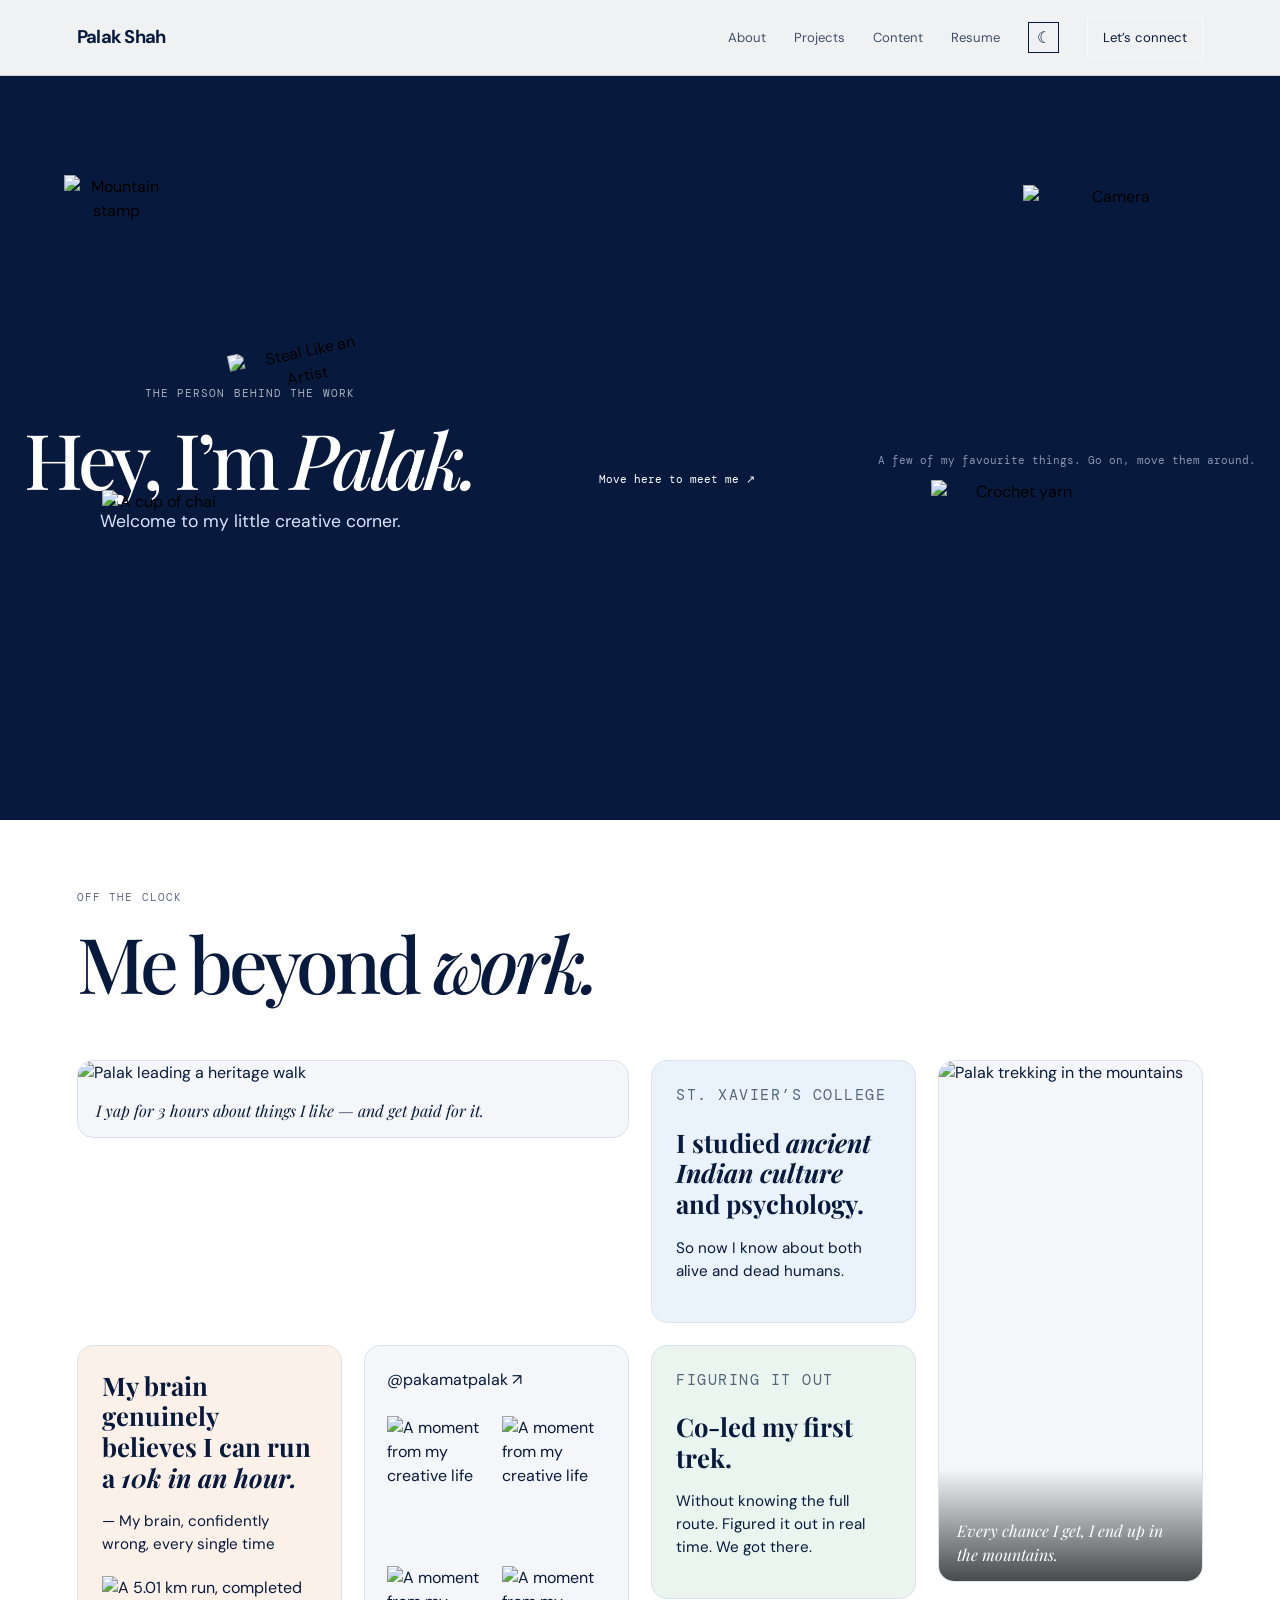
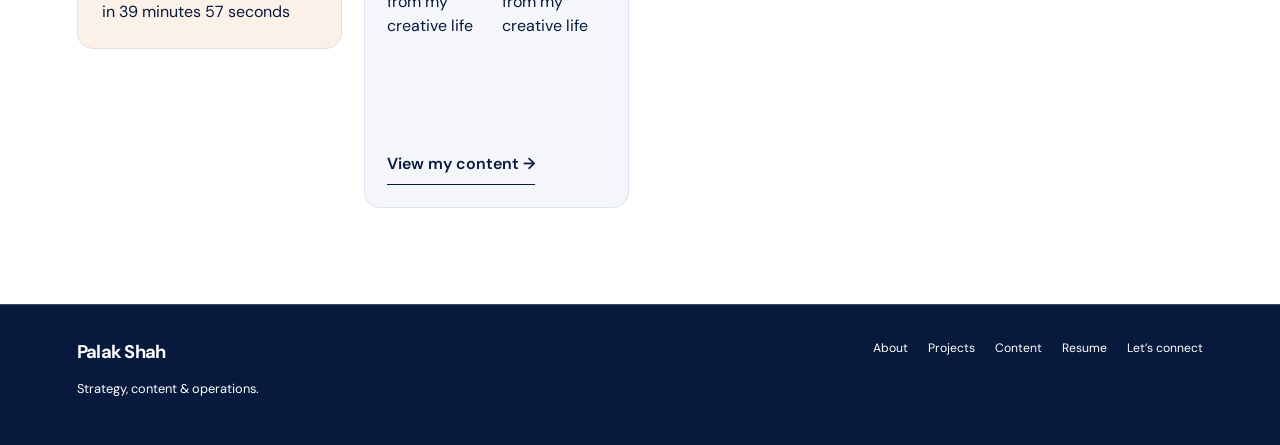
==== about.html @ f2edcced "Unify About page styling, remove todo list and add accessible custom cursor" ====
<!doctype html>
<html lang="en">
  <head>
    <meta charset="UTF-8" /><meta name="viewport" content="width=device-width, initial-scale=1.0" /><meta name="description" content="The person behind the work — Palak Shah." /><title>About — Palak Shah</title>
    <link rel="preconnect" href="https://fonts.googleapis.com" /><link rel="preconnect" href="https://fonts.gstatic.com" crossorigin /><link href="https://fonts.googleapis.com/css2?family=DM+Mono:wght@400;500&family=DM+Sans:wght@400;500;600;700&family=Playfair+Display:ital,wght@0,500;0,600;1,500;1,600&display=swap" rel="stylesheet" /><link rel="stylesheet" href="styles.css" />
  <link rel="icon" type="image/svg+xml" href="favicon.svg" /></head>
  <body class="light-mode" data-page="about">
    <header class="site-header"><a class="wordmark" href="index.html">Palak Shah</a><nav class="desktop-nav" aria-label="Main navigation"><a href="about.html">About</a><a href="projects.html">Projects</a><a href="content.html">Content</a><a href="resume.html">Resume</a><button class="theme-toggle" type="button" aria-label="Switch to dark mode">☼</button><a class="nav-cta" href="contact.html">Let’s connect</a></nav><button class="menu-toggle" aria-label="Open navigation" aria-expanded="false">☰</button></header>
    <div class="mobile-nav" aria-hidden="true"><a href="about.html">About</a><a href="projects.html">Projects</a><a href="content.html">Content</a><a href="resume.html">Resume</a><button class="theme-toggle mobile-theme" type="button">☼ &nbsp; Toggle mode</button><a href="contact.html">Let’s connect</a></div>
    <main class="personal-about"><section class="about-playground"><div class="about-welcome"><p class="eyebrow">The person behind the work</p><h1>Hey, I’m <em>Palak.</em></h1><p>Welcome to my little creative corner.</p></div><div class="about-reveal" tabindex="0" role="button" aria-label="Reveal my portrait"><img src="https://framerusercontent.com/images/155qoIL5uFjfjXUdoR1ANb6jBls.png" alt="Palak Shah" /><span>Move here to meet me ↗</span></div><button class="about-object object-book" aria-label="Move Steal Like an Artist" title="Drag me, or use arrow keys"><img src="https://framerusercontent.com/images/s9TaEkNN96ksoTsumLvhbv9eyTM.png" alt="Steal Like an Artist" draggable="false" /></button><button class="about-object object-stamp" aria-label="Move Mountain stamp" title="Drag me, or use arrow keys"><img src="https://framerusercontent.com/images/ObBg0bDJEPNDTiMyg1qLBZo5JLY.png" alt="Mountain stamp" draggable="false" /></button><button class="about-object object-yarn" aria-label="Move Crochet yarn" title="Drag me, or use arrow keys"><img src="https://framerusercontent.com/images/DNrr5A7B18TPOsJntYN3v3zqYLY.png" alt="Crochet yarn" draggable="false" /></button><button class="about-object object-camera" aria-label="Move Camera" title="Drag me, or use arrow keys"><img src="https://framerusercontent.com/images/HdbSMZ1HiVae1MMMo0Ytqv61w.png" alt="Camera" draggable="false" /></button><button class="about-object object-chai" aria-label="Move A cup of chai" title="Drag me, or use arrow keys"><img src="https://framerusercontent.com/images/p9Tm2k96rxU63skSMWk2s5lzla4.png" alt="A cup of chai" draggable="false" /></button><p class="playground-hint">A few of my favourite things. Go on, move them around.</p></section><section class="about-stories section-pad"><p class="eyebrow">Off the clock</p><h2>Me beyond <em>work.</em></h2><div class="story-grid"><figure class="story-card story-walk"><img src="https://framerusercontent.com/images/zAKY5FyEe832Pl3s7e8DI1HtSQ.png" alt="Palak leading a heritage walk" loading="lazy" /><figcaption>I yap for 3 hours about things I like — and get paid for it.</figcaption></figure><article class="story-card story-run"><h3>My brain genuinely believes I can run a <em>10k in an hour.</em></h3><p>— My brain, confidently wrong, every single time</p><img src="https://framerusercontent.com/images/LJ6Mvbx7LaaFdYJUh3UPyvQs7A.png" alt="A 5.01 km run, completed in 39 minutes 57 seconds" loading="lazy" /></article><article class="story-card story-college"><p class="eyebrow">St. Xavier’s College</p><h3>I studied <em>ancient Indian culture</em> and psychology.</h3><p>So now I know about both alive and dead humans.</p></article><article class="story-card story-trek"><p class="eyebrow">Figuring it out</p><h3>Co-led my first trek.</h3><p>Without knowing the full route. Figured it out in real time. We got there.</p></article><article class="story-card story-social"><a href="https://www.instagram.com/pakamatpalak/" target="_blank" rel="noopener noreferrer">@pakamatpalak ↗</a><div class="social-photo-grid"><img src="https://framerusercontent.com/images/lTjHvmM90MglRtZ53jRyPhrG0.png" alt="A moment from my creative life" loading="lazy" /><img src="https://framerusercontent.com/images/YalUafAU8iTHoBgdZgzo0XSHR4.png" alt="A moment from my creative life" loading="lazy" /><img src="https://framerusercontent.com/images/eQVuxMc1MfA7ojBs8oh1nhmgM4.png" alt="A moment from my creative life" loading="lazy" /><img src="https://framerusercontent.com/images/eVgMfayOJ6RXkONsoTfaQyIZnM.png" alt="A moment from my creative life" loading="lazy" /></div><a class="text-link" href="content.html">View my content →</a></article><figure class="story-card story-mountain"><img src="https://framerusercontent.com/images/fAB2oJMQnoMRMXHhF2avplN3Ag.png" alt="Palak trekking in the mountains" loading="lazy" /><figcaption>Every chance I get, I end up in the mountains.</figcaption></figure></div></section></main>
    <footer class="footer section-dark"><div><a class="wordmark" href="index.html">Palak Shah</a><p>Strategy, content &amp; operations.</p></div><div class="footer-links"><a href="about.html">About</a><a href="projects.html">Projects</a><a href="content.html">Content</a><a href="resume.html">Resume</a><a href="contact.html">Let’s connect</a></div></footer>
    <script src="app.js"></script><script src="about-personal.js"></script>
  <script src="custom-cursor.js"></script></body>
</html>
---- styles.css ----
:root{--navy:#071a3d;--blue:#2457ff;--white:#fff;--soft:#eaf0ff;--muted:#aab8d6;--ink:#0a0a0a;--line:rgba(7,26,61,.14);--sans:'DM Sans',Arial,sans-serif;--serif:'Playfair Display',Georgia,serif;--mono:'DM Mono',monospace}*{box-sizing:border-box}html{scroll-behavior:smooth}body{margin:0;color:var(--ink);font-family:var(--sans);background:var(--white);line-height:1.5}a{color:inherit;text-decoration:none}button{font:inherit;cursor:pointer}.section-dark{background:var(--navy);color:var(--white)}.section-blue{background:var(--blue);color:var(--white)}.section-light{background:var(--white);color:var(--navy)}.section-pad{padding:8rem max(6vw,32px)}.site-header{position:fixed;z-index:20;top:0;left:0;width:100%;height:76px;display:flex;align-items:center;justify-content:space-between;padding:0 max(6vw,32px);background:rgba(7,26,61,.92);backdrop-filter:blur(15px);color:var(--white);border-bottom:1px solid rgba(255,255,255,.12)}.wordmark{font-weight:700;letter-spacing:-.04em;font-size:1.15rem}.desktop-nav{display:flex;align-items:center;gap:28px;font-size:.82rem}.desktop-nav a:not(.nav-cta){opacity:.75}.desktop-nav a:hover,.desktop-nav a:not(.nav-cta):focus{opacity:1;color:#8fa8ff}.nav-cta{border:1px solid rgba(255,255,255,.6);padding:10px 15px}.menu-toggle{display:none;background:none;border:0;color:var(--white);font-size:1.35rem}.mobile-nav{display:none}.hero{min-height:780px;padding:170px max(6vw,32px) 100px;display:grid;grid-template-columns:1.04fr .96fr;align-items:center;gap:5vw;overflow:hidden}.eyebrow{font-family:var(--mono);font-size:.68rem;line-height:1.4;text-transform:uppercase;letter-spacing:.1em;margin:0 0 20px;color:var(--muted)}.eyebrow.blue{color:var(--blue)}h1,h2{font-family:var(--serif);font-weight:500;letter-spacing:-.055em;line-height:.98;margin:0}h1{font-size:clamp(3.3rem,6.4vw,7.2rem);max-width:850px}h1 em,h2 em{color:#8fa8ff;font-style:italic}.hero-sub{font-family:var(--serif);font-size:clamp(1.5rem,2.4vw,2.5rem);margin:18px 0 38px;color:#dce5ff}.button-row{display:flex;gap:12px;flex-wrap:wrap}.button{display:inline-flex;gap:16px;align-items:center;padding:14px 18px;border:1px solid var(--blue);font-size:.78rem;font-weight:600;transition:.25s}.button-primary{background:var(--blue);color:var(--white)}.button-primary:hover{background:#4c73ff;transform:translateY(-2px)}.button-ghost{border-color:rgba(255,255,255,.5);color:var(--white)}.button-ghost:hover{border-color:var(--white);transform:translateY(-2px)}.camera-portrait{height:500px;position:relative;background:#102a5e;border:1px solid #3155aa;overflow:hidden}.portrait-shape{position:absolute;width:62%;height:78%;left:20%;bottom:-16%;border-radius:50% 50% 10% 10%;background:#152e63;border:2px solid #486bd0}.portrait-shape:before{content:'';position:absolute;width:45%;height:32%;border-radius:50%;background:#132958;top:-17%;left:27%;border:2px solid #486bd0}.portrait-note{position:absolute;z-index:3;top:22px;left:24px;font-family:var(--mono);font-size:.58rem;letter-spacing:.1em;color:#8fa8ff}.portrait-note span{color:var(--white)}.camera{position:absolute;z-index:4;padding:12px 14px;border:1px solid #a4baff;background:#0c2150;box-shadow:7px 7px 0 var(--blue);font-family:var(--mono);font-size:.62rem;letter-spacing:.08em}.camera span{color:#8fa8ff}.camera-a{top:18%;right:7%;transform:rotate(9deg)}.camera-b{left:5%;bottom:18%;transform:rotate(-11deg)}.camera-c{right:4%;bottom:25%;transform:rotate(14deg)}.blue-orbit{position:absolute;inset:12%;border:1px solid var(--blue);border-radius:50%;transform:rotate(-22deg);opacity:.7}.section-heading{margin-bottom:50px}.section-heading h2{font-size:clamp(2.6rem,5vw,5.8rem);max-width:780px}.logo-grid{display:grid;grid-template-columns:repeat(5,1fr);border-top:1px solid var(--line);border-left:1px solid var(--line)}.logo-grid button{min-height:92px;background:var(--white);border:0;border-right:1px solid var(--line);border-bottom:1px solid var(--line);color:var(--navy);font-weight:700;letter-spacing:-.035em;font-size:1rem;transition:.2s}.logo-grid button:hover{background:var(--soft);color:var(--blue);transform:translate(-3px,-3px)}.about-preview{display:grid;grid-template-columns:.45fr 1.2fr;gap:5vw}.about-label{display:flex;justify-content:space-between}.outline-number{font-family:var(--serif);font-size:5rem;line-height:.7;color:transparent;-webkit-text-stroke:1px rgba(255,255,255,.5)}.about-copy{max-width:760px}.about-copy h2{font-size:clamp(3.5rem,7vw,7.8rem);margin-bottom:36px}.about-copy p{font-size:clamp(1.1rem,1.6vw,1.55rem);max-width:750px;line-height:1.35;color:#e9efff}.text-link{display:inline-block;margin-top:24px;padding-bottom:8px;border-bottom:1px solid currentColor;font-weight:600}.tool-grid{display:grid;grid-template-columns:repeat(4,1fr);border-top:1px solid var(--line);border-left:1px solid var(--line)}.tool-grid span{min-height:100px;display:flex;align-items:center;border-right:1px solid var(--line);border-bottom:1px solid var(--line);padding:18px;font-size:1rem;font-weight:600}.tool-grid span:hover{background:var(--soft);color:var(--blue)}.equipment{margin-top:65px}.equipment-list{display:flex;gap:12px;flex-wrap:wrap}.equipment-list span{border:1px solid var(--line);padding:13px 16px;font-weight:600}.equipment-list .favourite{border-color:var(--blue);color:var(--blue)}.equipment-list small{font-family:var(--mono);font-weight:400;font-size:.58rem;text-transform:uppercase;margin-left:8px}.split-heading{display:flex;justify-content:space-between;align-items:end;gap:40px}.section-intro{max-width:330px;color:#c5d2f1;margin:0 0 5px}.dark-text{color:#4e5b72}.category-grid{display:grid;grid-template-columns:repeat(3,1fr);border-top:1px solid rgba(255,255,255,.25);border-left:1px solid rgba(255,255,255,.25);margin-bottom:35px}.category-grid button{min-height:160px;padding:20px;text-align:left;color:var(--white);background:none;border:0;border-right:1px solid rgba(255,255,255,.25);border-bottom:1px solid rgba(255,255,255,.25);display:flex;flex-direction:column;justify-content:space-between}.category-grid button:hover,.category-grid button.active{background:var(--blue)}.category-grid span{font-family:var(--mono);font-size:.7rem;color:#8fa8ff}.category-grid strong{font-family:var(--serif);font-weight:500;font-size:1.55rem;line-height:1}.category-grid i{align-self:end;font-style:normal;font-size:1.4rem}.project-grid{display:grid;grid-template-columns:repeat(3,1fr);gap:14px}.project-card{min-height:320px;padding:20px;display:flex;flex-direction:column;justify-content:space-between;background:#102955;border:1px solid #2b4b8f;transition:.25s;cursor:pointer}.project-card:hover{transform:translateY(-6px);background:#173979;border-color:#7190ff}.project-card .card-top{display:flex;justify-content:space-between;gap:15px;color:#8fa8ff;font-family:var(--mono);font-size:.64rem;text-transform:uppercase}.project-card h3{font-family:var(--serif);font-size:2.25rem;line-height:.95;letter-spacing:-.05em;margin:30px 0 12px;font-weight:500}.project-card p{margin:0;color:#c5d2f1;font-size:.88rem;max-width:280px}.card-tools{margin-top:18px;color:#8fa8ff;font-family:var(--mono);font-size:.63rem}.filter-row{display:flex;gap:8px;flex-wrap:wrap;margin-bottom:28px}.filter-row button{background:none;border:1px solid var(--line);padding:9px 13px;font-size:.72rem;color:var(--navy)}.filter-row button.active,.filter-row button:hover{background:var(--blue);border-color:var(--blue);color:var(--white)}.content-grid{display:grid;grid-template-columns:repeat(3,1fr);gap:14px}.content-card{min-height:250px;padding:20px;border:1px solid var(--line);display:flex;flex-direction:column;justify-content:space-between;transition:.2s}.content-card:hover{background:var(--soft);transform:translateY(-4px)}.content-type{color:var(--blue);font-family:var(--mono);font-size:.64rem;text-transform:uppercase}.content-card h3{font-family:var(--serif);font-size:2rem;line-height:1;margin:14px 0}.content-card p{font-size:.86rem;color:#4e5b72;margin:0}.resume-lede{font-family:var(--serif);font-size:1.7rem;max-width:620px;margin:0 0 42px;color:#e2e9ff}.light-button{border-color:var(--white);background:var(--white);color:var(--navy)}.light-button:hover{background:var(--soft)}.highlights{display:grid;grid-template-columns:repeat(4,1fr);gap:12px;margin-bottom:75px}.highlights div{border-top:1px solid rgba(255,255,255,.4);padding-top:14px}.highlights strong{display:block;font-family:var(--serif);font-size:2.8rem;font-weight:500}.highlights span{font-family:var(--mono);font-size:.62rem;text-transform:uppercase;color:#b9c8eb}.timeline{border-top:1px solid rgba(255,255,255,.3)}.timeline-item{display:grid;grid-template-columns:80px 1fr 1.5fr;gap:30px;padding:28px 0;border-bottom:1px solid rgba(255,255,255,.3)}.timeline-date,.timeline-category{font-family:var(--mono);font-size:.63rem;text-transform:uppercase;color:#b9c8eb}.timeline-item h3{font-family:var(--serif);font-size:1.7rem;font-weight:500;line-height:1;margin:0 0 6px}.timeline-item p{margin:0;color:#cfdbf8;font-size:.88rem}.about-page-grid{display:grid;grid-template-columns:1fr 1fr;gap:8vw}.large-copy{font-family:var(--serif);font-size:clamp(2.2rem,4vw,4rem);line-height:1.05;letter-spacing:-.04em;margin-top:0}.about-page-grid>div>p:not(.large-copy){font-size:1.15rem;max-width:580px;color:#4e5b72}.fact-stack{border-top:1px solid var(--line)}.fact-stack div{display:grid;grid-template-columns:45px 1fr;gap:20px;padding:20px 0;border-bottom:1px solid var(--line)}.fact-stack span{font-family:var(--mono);color:var(--blue);font-size:.7rem}.fact-stack strong{font-family:var(--serif);font-size:1.35rem;line-height:1.1;font-weight:500}.contact{padding-top:10rem;padding-bottom:10rem}.contact h2{font-size:clamp(3.5rem,8vw,8.8rem);margin-bottom:30px}.contact>p:not(.eyebrow){font-size:1.2rem;max-width:500px;color:#cbd7f5;margin-bottom:35px}.contact-links{display:flex;gap:22px;flex-wrap:wrap;margin-top:75px;color:#a9b9df;font-family:var(--mono);font-size:.68rem}.contact-links a:hover{color:var(--white)}.footer{padding:34px max(6vw,32px);display:flex;justify-content:space-between;gap:30px;border-top:1px solid rgba(255,255,255,.15)}.footer p{color:var(--muted);font-size:.8rem}.footer-links{display:flex;gap:20px;align-items:start;font-size:.76rem;color:#c5d2f1}.footer-links a:hover{color:var(--white)}.modal{display:none;position:fixed;z-index:50;inset:0;background:rgba(2,8,22,.78);padding:6vw;overflow:auto}.modal.open{display:block}.modal-inner{position:relative;max-width:850px;margin:auto;background:var(--white);color:var(--navy);padding:7vw}.modal-close{position:absolute;right:22px;top:16px;background:none;border:0;font-size:2rem;color:var(--navy)}.modal-inner h2{font-size:clamp(3rem,7vw,6rem);margin-bottom:25px}.modal-inner>p:not(.eyebrow){font-size:1.2rem;max-width:650px;color:#4e5b72}.modal-meta{display:grid;grid-template-columns:1fr 1fr;gap:20px;border-top:1px solid var(--line);border-bottom:1px solid var(--line);padding:20px 0;margin:35px 0}.modal-meta span{display:block;font-family:var(--mono);font-size:.62rem;text-transform:uppercase;color:var(--blue);margin-bottom:8px}.modal-meta strong{font-size:.95rem}.modal-body{font-size:1rem;color:#4e5b72}.reveal{animation:rise .8s both}@keyframes rise{from{opacity:0;transform:translateY(20px)}to{opacity:1;transform:none}}@media(max-width:800px){.site-header{height:64px;padding:0 22px}.desktop-nav{display:none}.menu-toggle{display:block}.mobile-nav{position:fixed;z-index:19;top:64px;left:0;right:0;display:flex;flex-direction:column;padding:14px 22px 22px;background:var(--navy);color:var(--white);transform:translateY(-130%);transition:.3s;border-top:1px solid rgba(255,255,255,.12)}.mobile-nav.open{transform:none}.mobile-nav a{padding:14px 0;border-bottom:1px solid rgba(255,255,255,.16)}.section-pad{padding:5.5rem 22px}.hero{padding:130px 22px 70px;min-height:auto;grid-template-columns:1fr;gap:55px}.hero h1{font-size:clamp(3.1rem,14vw,5.5rem)}.camera-portrait{height:360px}.logo-grid{grid-template-columns:repeat(2,1fr)}.tool-grid{grid-template-columns:repeat(2,1fr)}.about-preview,.about-page-grid{grid-template-columns:1fr;gap:50px}.split-heading{display:block}.section-intro{margin-top:25px}.category-grid,.project-grid,.content-grid{grid-template-columns:1fr}.category-grid button{min-height:125px}.highlights{grid-template-columns:repeat(2,1fr);gap:28px}.timeline-item{grid-template-columns:1fr;gap:9px}.timeline-category{order:2}.timeline-item p{order:3}.footer{display:block}.footer-links{margin-top:30px;flex-wrap:wrap}.contact-links{margin-top:50px}.modal{padding:22px}.modal-inner{padding:65px 24px 35px}.modal-meta{grid-template-columns:1fr}.outline-number{font-size:3rem}}
:root{--navy:#071a3d;--blue:var(--navy);--white:#fff;--soft:var(--white);--muted:#c9d0dc;--ink:var(--navy);--line:rgba(7,26,61,.18)}body.light-mode{--navy:#fff;--white:#071a3d;--muted:#071a3d;--ink:#071a3d;--line:rgba(7,26,61,.2);background:#fff;color:#071a3d}body.light-mode .section-dark{background:#fff;color:#071a3d}body.light-mode .section-blue{background:#071a3d;color:#fff}body.light-mode .section-light{background:#fff;color:#071a3d}body.light-mode .site-header{background:rgba(255,255,255,.94);color:#071a3d;border-bottom-color:rgba(7,26,61,.15)}body.light-mode .menu-toggle,body.light-mode .button-ghost{color:#071a3d}body.light-mode .button-ghost{border-color:#071a3d}body.light-mode .mobile-nav{background:#fff;color:#071a3d}.theme-toggle{border:1px solid currentColor;background:transparent;color:inherit;width:31px;height:31px;font-size:1rem;line-height:1}.section-blue .eyebrow.blue,.section-dark .eyebrow.blue{color:inherit}.logo-grid button:hover,.tool-grid span:hover{background:#071a3d;color:#fff}.category-grid button:hover,.category-grid button.active{background:#fff;color:#071a3d}.category-grid button:hover span,.category-grid button.active span{color:#071a3d}.button,.button-primary{border-color:#071a3d}.section-dark .button-primary,.section-blue .button-primary{background:#fff;color:#071a3d;border-color:#fff}.section-dark .button-primary:hover,.section-blue .button-primary:hover{background:#071a3d;color:#fff}.hero-sub{color:inherit}.camera-portrait{background:#071a3d;border-color:#fff}.portrait-shape{background:#071a3d;border-color:#fff}.portrait-shape:before{background:#071a3d;border-color:#fff}.camera{border-color:#fff;background:#071a3d;box-shadow:7px 7px 0 #fff}.blue-orbit{border-color:#fff}.section-dark .section-intro{color:#fff}.contact>p:not(.eyebrow){color:inherit}.modal{background:rgba(7,26,61,.78)}
:root{--blue:#071a3d;--soft:#fff;--muted:rgba(255,255,255,.72)}h1 em,h2 em,.hero-sub,.portrait-note,.camera span,.eyebrow.blue,.text-link,.card-tools,.content-type,.modal-meta span,.favourite{color:inherit}.equipment-list .favourite{border-color:inherit}.desktop-nav a:hover,.desktop-nav a:not(.nav-cta):focus{color:inherit}.logo-grid button:hover,.tool-grid span:hover{color:#fff;background:#071a3d}.button-primary:hover{background:#fff;color:#071a3d}.mobile-theme{background:transparent;border:0;color:inherit;text-align:left;padding:14px 0;border-bottom:1px solid rgba(7,26,61,.25)}body.light-mode .mobile-theme{color:#071a3d}.footer,.site-header{border-color:rgba(255,255,255,.2)}body.light-mode .footer{background:#071a3d;color:#fff}
:root{--logo-navy:#071a3d}.logo-grid button{display:flex;align-items:center;gap:12px;justify-content:flex-start;text-align:left}.logo-grid button img{width:30px;height:30px;object-fit:contain}.brand-mark,.brand-fallback{width:30px;height:30px;display:inline-flex;align-items:center;justify-content:center;border:1px solid currentColor;font-family:var(--mono);font-size:.58rem;letter-spacing:-.04em}.brand-wordmark{line-height:1.05}.logo-grid button:hover .brand-mark,.logo-grid button:hover .brand-fallback{background:#fff;color:#071a3d;border-color:#fff}
:root{--tilt-border:rgba(7,26,61,.22)}.tool-logo{display:flex!important;align-items:center;gap:12px}.tool-logo img,.tool-fallback{width:30px;height:30px;object-fit:contain;display:inline-flex;align-items:center;justify-content:center;border:1px solid currentColor;font-family:var(--mono);font-size:.55rem;font-weight:500}.tool-logo strong{font-size:1rem}.media-grid{display:grid;grid-template-columns:repeat(3,1fr);gap:14px;margin-bottom:28px}.media-card{min-height:270px;background:var(--navy);border:1px solid var(--navy);overflow:hidden}.media-card iframe{width:100%;height:100%;min-height:270px;border:0}.media-placeholder{height:270px;padding:20px;color:var(--white);display:flex;flex-direction:column;justify-content:space-between;background:linear-gradient(135deg,#071a3d 0 52%,#fff 52% 54%,#071a3d 54%)}.media-placeholder span{font-family:var(--mono);font-size:.62rem;letter-spacing:.1em}.media-placeholder strong{font-family:var(--serif);font-size:2.1rem;font-weight:500}.media-placeholder small{font-size:.73rem;color:rgba(255,255,255,.7)}.fun-about-intro{display:grid;grid-template-columns:1.2fr .8fr;gap:6vw;align-items:end}.fun-about-intro .large-copy{margin-bottom:0}.fun-about-intro .large-copy em{font-style:italic}.fun-yap{font-family:var(--serif);font-size:clamp(1.6rem,2.4vw,2.6rem);line-height:1.05;max-width:370px;margin:0}.fun-facts{display:grid;grid-template-columns:repeat(3,1fr);gap:18px;margin-top:70px}.fun-card{min-height:245px;padding:25px;background:var(--white);color:var(--navy);border:1px solid var(--tilt-border);display:flex;flex-direction:column;justify-content:space-between;transition:.25s}.fun-card:hover{transform:rotate(0deg) translateY(-7px)!important;background:var(--navy);color:var(--white)}.fun-card span{font-family:var(--mono);font-size:.63rem;letter-spacing:.08em}.fun-card strong{font-family:var(--serif);font-size:1.8rem;line-height:1.02;font-weight:500}.fun-card p{font-size:.86rem;margin:0;opacity:.72}.tilt-left{transform:rotate(-2deg)}.tilt-right{transform:rotate(2deg)}.education-note{max-width:600px;border-top:1px solid var(--line);border-bottom:1px solid var(--line);margin-top:80px;padding:24px 0}.education-note h3{font-family:var(--serif);font-weight:500;font-size:2.5rem;margin:0 0 8px;letter-spacing:-.04em}.education-note>p:last-child{max-width:530px;margin:0;color:inherit}.beyond-work{display:flex;justify-content:space-between;align-items:end;gap:20px;margin-top:70px}.beyond-work>div{display:flex;gap:22px;font-size:2.2rem;filter:grayscale(1)}.beyond-work>div span:hover{filter:none;transform:translateY(-5px)}body.light-mode .fun-card{background:#071a3d;color:#fff;border-color:#071a3d}body.light-mode .fun-card:hover{background:#fff;color:#071a3d}@media(max-width:800px){.media-grid{grid-template-columns:1fr}.fun-about-intro{grid-template-columns:1fr;gap:25px}.fun-facts{grid-template-columns:1fr;margin-top:45px}.fun-card{min-height:210px}.beyond-work{display:block}.beyond-work>div{margin-top:25px}}
:root{--logo-navy:#071a3d}.tool-logo img,.logo-grid button img{border:0!important;background:transparent;outline:0}.tool-logo img{width:30px;height:30px;object-fit:contain}.logo-grid button img{width:42px;height:42px;object-fit:contain}
.media-card{min-height:0;background:var(--white);color:var(--navy);border:1px solid var(--navy);display:flex;flex-direction:column}.media-title{min-height:62px;padding:15px 16px;display:flex;align-items:center;font-family:var(--serif);font-size:1.3rem;line-height:1;border-bottom:1px solid var(--navy)}.media-frame{aspect-ratio:4/5;background:var(--navy);overflow:hidden}.media-card iframe{width:100%;height:100%;min-height:0;display:block;border:0}.media-placeholder{height:100%;min-height:0;padding:20px;color:var(--white);display:flex;flex-direction:column;justify-content:space-between}.media-placeholder small{font-size:.73rem;color:rgba(255,255,255,.7)}
@media(min-width:1100px){.media-grid{grid-template-columns:repeat(4,1fr)}}
.media-group-card{cursor:pointer}.media-group-card:hover{transform:translateY(-4px)}.media-group-preview{height:100%;padding:20px;color:var(--white);display:flex;flex-direction:column;justify-content:space-between;background:linear-gradient(135deg,#071a3d 0 52%,#fff 52% 54%,#071a3d 54%)}.media-group-preview span{font-family:var(--mono);font-size:.62rem;letter-spacing:.1em}.media-group-preview strong{font-family:var(--serif);font-size:1.8rem;font-weight:500}.media-group-preview small{font-size:.73rem;color:rgba(255,255,255,.7)}.media-episode-grid{display:grid;grid-template-columns:repeat(3,1fr);gap:14px}.media-episode-tile{background:var(--navy);color:var(--white);overflow:hidden}.media-episode-tile h3{font-family:var(--serif);font-size:1.15rem;font-weight:500;margin:0;padding:14px 15px;line-height:1}.media-episode-tile iframe{width:100%;aspect-ratio:4/5;display:block;border:0;overflow:hidden;scrollbar-width:none}.media-card iframe{overflow:hidden;scrollbar-width:none}@media(max-width:800px){.media-episode-grid{grid-template-columns:1fr}}
.education-item+.education-item{border-top:1px solid var(--line);margin-top:24px;padding-top:24px}.education-meta{font-family:var(--mono);font-size:.68rem;text-transform:uppercase;letter-spacing:.04em;margin:0 0 12px;color:var(--blue)}.brand-work-list{display:grid;gap:0;border-top:1px solid var(--line);margin-top:35px}.brand-work-list article{padding:22px 0;border-bottom:1px solid var(--line)}.brand-work-list article>span{font-family:var(--mono);font-size:.65rem;text-transform:uppercase;color:var(--blue)}.brand-work-list h3{font-family:var(--serif);font-size:2rem;font-weight:500;line-height:1;margin:8px 0}.brand-work-list p{margin:0;color:#4e5b72;font-size:.9rem}.media-group-preview[style]{background-size:cover;background-position:center}
.hero-portrait-image{position:absolute;z-index:3;left:50%;bottom:0;height:96%;max-width:100%;transform:translateX(-50%);object-fit:contain;object-position:center bottom}
@media(min-width:801px){.hero{height:100svh;min-height:0;padding-top:110px;padding-bottom:50px;align-items:center}}
body.light-mode .filter-row button{color:#071a3d;border-color:rgba(7,26,61,.2)}body.light-mode .filter-row button.active,body.light-mode .filter-row button:hover{color:#fff;background:#071a3d;border-color:#071a3d}body.light-mode .project-card{color:#fff}
.section-pad{padding-top:6rem;padding-bottom:6rem}.section-heading{margin-bottom:34px}.hero-copy,.camera-portrait{transform:translateY(-20px)}.hero h1{font-size:clamp(2.8rem,4.7vw,5.4rem);max-width:720px}.hero-sub{margin-bottom:28px}.contact{padding-top:7rem;padding-bottom:7rem}
@media(max-width:800px){.section-pad{padding-top:4.5rem;padding-bottom:4.5rem}.hero-copy,.camera-portrait{transform:none}.hero h1{font-size:clamp(2.8rem,12vw,4.8rem)}.section-heading{margin-bottom:28px}}
.project-card.has-project-image{padding-top:0;overflow:hidden}.project-card-image{height:125px;margin:0 -20px 18px;background-size:cover;background-position:center}.modal-gallery{margin:28px 0}.modal-gallery-grid{display:grid;grid-template-columns:repeat(3,1fr);gap:12px}.modal-gallery-grid img{display:block;width:100%;aspect-ratio:1;object-fit:cover;border:1px solid var(--line)}
@media(max-width:800px){.modal-gallery-grid{grid-template-columns:1fr 1fr}.project-card-image{height:150px}}
.category-grid button,.category-grid button:first-child{background:#102955;color:#fff}.category-grid button span,.category-grid button strong,.category-grid button i{color:inherit}.category-grid button:hover,.category-grid button.active,.category-grid button:first-child:hover,.category-grid button:first-child.active{background:#071a3d;color:#fff}.category-grid button:first-child{background:#102955}
body.light-mode .category-grid button,body.light-mode .category-grid button:first-child{background:#f5f7fb;color:#071a3d;border-color:rgba(7,26,61,.18)}body.light-mode .category-grid button:hover,body.light-mode .category-grid button.active,body.light-mode .category-grid button:first-child:hover,body.light-mode .category-grid button:first-child.active{background:#071a3d;color:#fff}
.category-grid{margin-bottom:16px}body.light-mode .logo-grid button{color:#071a3d}body.light-mode .logo-grid button .brand-wordmark{color:#071a3d}body.light-mode .logo-grid button:hover .brand-wordmark{color:#fff}
.see-all-button{display:block;margin:28px auto 0;padding:13px 18px;border:1px solid currentColor;background:transparent;color:inherit;font-size:.75rem;font-weight:700;cursor:pointer;transition:.2s}.see-all-button:hover{background:#071a3d;color:#fff;transform:translateY(-2px)}body.light-mode .projects .see-all-button{color:#071a3d;border-color:#071a3d}body.light-mode .projects .see-all-button:hover{background:#071a3d;color:#fff}body.light-mode .content-section .see-all-button{color:#071a3d;border-color:#071a3d}
.category-grid button:first-child{background:radial-gradient(circle at 82% 18%,rgba(255,255,255,.2),transparent 26%),linear-gradient(135deg,#183b78,#071a3d)}.category-grid button:first-child:hover,.category-grid button:first-child.active{background:radial-gradient(circle at 82% 18%,rgba(255,255,255,.2),transparent 26%),linear-gradient(135deg,#2457ff,#071a3d)}.logo-grid button{display:flex;flex-direction:column;align-items:flex-start;justify-content:space-between;gap:16px;padding:18px;min-height:120px;text-align:left;background:linear-gradient(145deg,#fff,#f5f7fb)}.logo-grid button img{width:auto;max-width:145px;height:34px;object-fit:contain;object-position:left center}.logo-grid button .brand-wordmark{font-family:var(--serif);font-size:1.12rem;line-height:1;color:var(--navy)}.logo-grid button:hover{background:#071a3d}.logo-grid button:hover .brand-wordmark{color:#fff}.media-frame iframe{display:block;overflow:hidden;scrollbar-width:none}
.project-card[data-project="1"] .project-card-image{background-size:contain;background-repeat:no-repeat;background-color:#fff}
.modal-embed-grid iframe{display:block;width:100%;aspect-ratio:9/16;border:1px solid var(--line);background:#071a3d}
 .project-card-logo{height:64px;margin:0 0 12px;display:flex;align-items:flex-start;justify-content:flex-start}.project-card-logo img{max-width:150px;height:52px;object-fit:contain;object-position:left center;filter:none}.project-card.has-project-logo .card-top{margin-top:2px}@media(max-width:800px){.project-card-logo{height:58px}.project-card-logo img{max-width:135px;height:46px}}
 .project-case-study{max-width:980px}.case-study-meta{grid-template-columns:repeat(3,1fr);margin-bottom:28px}.case-study-nav{display:flex;gap:9px;flex-wrap:wrap;border-bottom:1px solid var(--line);padding:0 0 24px;margin-bottom:50px}.case-study-nav a{font-family:var(--mono);font-size:.62rem;text-transform:uppercase;color:#4e5b72;border:1px solid var(--line);padding:9px 11px}.case-study-nav a:hover{background:var(--navy);color:var(--white)}.case-study-section{padding:42px 0;border-bottom:1px solid var(--line);scroll-margin-top:30px}.case-study-kicker{display:block;font-family:var(--mono);font-size:.63rem;color:var(--blue);letter-spacing:.08em;margin-bottom:14px}.case-study-section h3{font-family:var(--serif);font-size:clamp(2.2rem,4vw,4rem);line-height:1;margin:0 0 18px;font-weight:500;letter-spacing:-.04em}.case-study-section>p{max-width:690px;font-size:1.08rem;line-height:1.55;color:#4e5b72;margin:0}.case-study-disciplines{border-top:1px solid var(--line);margin-top:28px;padding-top:16px;display:grid;grid-template-columns:180px 1fr;gap:20px}.case-study-disciplines span{font-family:var(--mono);font-size:.63rem;text-transform:uppercase;color:var(--blue)}.case-study-disciplines strong{font-size:.95rem}.case-study-section:last-child{border-bottom:0}.case-study-section:last-child h3{max-width:740px}.case-study-section .modal-gallery{margin-top:28px}.case-study-section .text-link{margin-top:22px}@media(max-width:800px){.case-study-meta{grid-template-columns:1fr}.case-study-nav{display:grid;grid-template-columns:1fr 1fr}.case-study-nav a{font-size:.56rem}.case-study-section{padding:32px 0}.case-study-disciplines{grid-template-columns:1fr;gap:8px}}
 .home-marquee{overflow:hidden;background:#071a3d;color:#fff;border-top:1px solid rgba(255,255,255,.25);border-bottom:1px solid rgba(255,255,255,.25);white-space:nowrap;font-family:var(--mono);font-size:.72rem;letter-spacing:.08em}.home-marquee div{display:inline-block;padding:18px 0;animation:marquee 28s linear infinite}@keyframes marquee{from{transform:translateX(0)}to{transform:translateX(-50%)}}.page-hero{min-height:560px;padding-top:170px;display:flex;flex-direction:column;justify-content:center}.page-hero h1{font-size:clamp(4rem,9vw,9rem);max-width:900px}.page-hero-copy{font-family:var(--serif);font-size:clamp(1.3rem,2.2vw,2rem);max-width:650px;margin:36px 0 0;color:#dce5ff}.page-hero .split-heading{width:100%}.independent-list{padding-top:70px}.contact-page{min-height:calc(100vh - 76px);padding-top:170px;display:flex;flex-direction:column;justify-content:center}.contact-page h1{font-size:clamp(3.8rem,8vw,8rem)}.contact-page>p:not(.eyebrow){font-size:1.2rem;max-width:540px;color:#cbd7f5;margin:30px 0 35px}.section-blue .page-hero-copy{color:#fff}@media(max-width:800px){.page-hero{min-height:500px;padding-top:130px}.page-hero h1{font-size:clamp(3.6rem,16vw,6.5rem)}.independent-list{padding-top:55px}.contact-page{min-height:calc(100vh - 64px);padding-top:130px}.contact-page h1{font-size:clamp(3.3rem,14vw,5.5rem)}}
body[data-page="home"] .projects,body[data-page="home"] .content-section,body[data-page="home"] .resume-section,body[data-page="home"] .contact{display:none}.home-work-preview{padding-top:6rem;padding-bottom:6rem}.home-preview-grid{display:grid;grid-template-columns:repeat(4,1fr);gap:14px}.home-preview-card{min-height:250px;padding:22px;border:1px solid var(--line);display:flex;flex-direction:column;justify-content:space-between;transition:.2s}.home-preview-card:hover{background:var(--navy);color:var(--white);transform:translateY(-5px)}.home-preview-card span{font-family:var(--mono);font-size:.62rem;color:var(--blue)}.home-preview-card:hover span{color:#fff}.home-preview-card strong{font-family:var(--serif);font-size:2rem;font-weight:500;line-height:1}.home-preview-card p{font-size:.84rem;color:#4e5b72;margin:20px 0 0}.home-preview-card:hover p{color:#dce5ff}@media(max-width:800px){.home-preview-grid{grid-template-columns:1fr 1fr}.home-preview-card{min-height:210px}.home-work-preview{padding-top:5rem;padding-bottom:5rem}}@media(max-width:520px){.home-preview-grid{grid-template-columns:1fr}}
/* Toolkit and brand logo refinements */
.logo-grid button{min-height:88px;padding:12px;align-items:center;justify-content:center}.logo-grid button .brand-wordmark{display:none}.logo-grid button img{max-width:150px;height:38px}.toolkit-columns{display:grid;grid-template-columns:1fr 1fr;gap:32px}.toolkit-columns>div>.eyebrow{margin-bottom:12px}.skill-grid,.tool-grid{grid-template-columns:repeat(3,1fr)}.skill-grid{display:grid;border-top:1px solid var(--line);border-left:1px solid var(--line)}.skill-grid span{min-height:70px;display:flex;align-items:center;padding:12px;border-right:1px solid var(--line);border-bottom:1px solid var(--line);font-size:.82rem;font-weight:600}.tool-grid span{min-height:70px;padding:12px;gap:9px;font-size:.82rem}.tool-grid span img{width:24px;height:24px}.tool-grid span strong{font-size:.78rem}.equipment{display:none}@media(max-width:800px){.toolkit-columns{grid-template-columns:1fr;gap:38px}.skill-grid,.tool-grid{grid-template-columns:repeat(2,1fr)}.logo-grid button{min-height:78px}.logo-grid button img{max-width:125px;height:32px}}
/* Categorised skills and expertise */
.expertise-grid{display:grid;grid-template-columns:repeat(3,1fr);gap:34px;border-top:1px solid var(--line);margin-bottom:70px}.expertise-grid article{padding:24px 0;border-bottom:1px solid var(--line)}.expertise-number{font-family:var(--mono);font-size:.65rem;color:var(--blue)}.expertise-grid h3{font-family:var(--serif);font-weight:500;font-size:2.1rem;line-height:1;margin:38px 0 15px}.expertise-grid p{font-size:.9rem;line-height:1.45;color:#4e5b72;max-width:270px;min-height:54px}.expertise-grid ul{list-style:none;padding:0;margin:25px 0 0;border-top:1px solid var(--line)}.expertise-grid li{padding:10px 0;border-bottom:1px solid var(--line);font-family:var(--mono);font-size:.64rem;text-transform:uppercase}.tools-block{border-top:1px solid var(--line);padding-top:28px}.tools-block>.eyebrow{margin-bottom:14px}.tools-block .tool-grid{grid-template-columns:repeat(4,1fr);border-top:1px solid var(--line);border-left:1px solid var(--line)}.tools-block .tool-grid span{min-height:66px;padding:11px}.tools-block .tool-grid span strong{font-size:.76rem}@media(max-width:800px){.expertise-grid{grid-template-columns:1fr;gap:0;margin-bottom:50px}.expertise-grid article{padding:22px 0}.expertise-grid h3{margin-top:22px}.expertise-grid p{min-height:0}.tools-block .tool-grid{grid-template-columns:repeat(2,1fr)}}
/* Compact skill chips */
.expertise-grid ul{border:0;display:flex;flex-wrap:wrap;gap:8px;margin-top:25px}.expertise-grid li{border:1px solid var(--line);padding:8px 10px;font-family:var(--mono);font-size:.58rem;line-height:1.2;text-transform:uppercase}.expertise-grid li:hover{background:var(--navy);color:var(--white);border-color:var(--navy)}
/* Resume page layout */
.resume-profile{display:grid;grid-template-columns:minmax(260px,380px) 1fr;gap:7vw;align-items:center;padding-top:150px;padding-bottom:85px}.resume-profile-photo{height:430px;background:var(--navy);overflow:hidden;border:1px solid var(--navy)}.resume-profile-photo img{width:100%;height:100%;object-fit:cover;object-position:center top}.resume-profile h1{font-size:clamp(4rem,8vw,8rem);color:var(--navy)}.resume-role{font-family:var(--mono);font-size:.72rem;text-transform:uppercase;letter-spacing:.08em;color:var(--blue);margin:18px 0 28px}.resume-intro{font-family:var(--serif);font-size:clamp(1.35rem,2.2vw,2.1rem);line-height:1.18;max-width:660px;margin:0 0 32px}.resume-body{display:grid;grid-template-columns:minmax(0,1.55fr) minmax(280px,.75fr);gap:7vw;padding-top:80px}.resume-section-title{font-family:var(--serif);font-size:clamp(2.3rem,4vw,4.2rem);font-weight:500;line-height:1;letter-spacing:-.04em;margin:0 0 32px}.resume-main .timeline{border-top:1px solid var(--line)}.resume-main .timeline-item{grid-template-columns:95px 1fr;gap:24px;padding:24px 0;border-bottom:1px solid var(--line)}.resume-main .timeline-item p{grid-column:2;color:#4e5b72;max-width:650px}.resume-side{border-left:1px solid var(--line);padding-left:34px}.resume-skill-groups{border-top:1px solid var(--line)}.resume-skill-groups>div{padding:18px 0;border-bottom:1px solid var(--line)}.resume-skill-groups strong{font-family:var(--mono);font-size:.62rem;color:var(--blue);letter-spacing:.06em}.resume-skill-groups p,.resume-tools>p:last-child{font-size:.9rem;line-height:1.55;color:#4e5b72;margin:10px 0 0}.resume-education{margin-top:80px}.education-list{border-top:1px solid var(--line)}.education-row{display:grid;grid-template-columns:95px 1fr;gap:24px;padding:24px 0;border-bottom:1px solid var(--line)}.education-row h3{font-family:var(--serif);font-size:1.55rem;font-weight:500;line-height:1;margin:0 0 8px}.education-row p{font-size:.88rem;color:#4e5b72;margin:12px 0 0}.resume-tools{margin-top:65px;padding-top:28px;border-top:1px solid var(--line)}@media(max-width:800px){.resume-profile{grid-template-columns:1fr;gap:38px;padding-top:120px}.resume-profile-photo{height:360px;max-width:420px}.resume-body{grid-template-columns:1fr;gap:65px;padding-top:55px}.resume-side{border-left:0;border-top:1px solid var(--line);padding:50px 0 0}.resume-main .timeline-item,.education-row{grid-template-columns:1fr;gap:8px}.resume-main .timeline-item p{grid-column:auto}.resume-education{margin-top:55px}}
.resume-profile-photo img{object-fit:contain;background:#071a3d}.resume-tools>p:last-child span{display:block;padding:8px 0;border-bottom:1px solid var(--line);font-size:.82rem}.resume-tools>p:last-child span:first-child{border-top:1px solid var(--line)}
body[data-page="home"] .contact{display:block}body[data-page="home"] #toolkit{padding-top:4.5rem;padding-bottom:4.5rem}
body[data-page="home"] .contact{position:relative;overflow:hidden;display:grid;grid-template-columns:minmax(0,1fr) minmax(300px, .72fr);gap:7vw;isolation:isolate}.contact-main{position:relative;z-index:2}.contact-side-links{position:relative;z-index:2;display:flex;flex-direction:column;gap:20px;align-self:start;padding-top:8px;font-family:var(--sans);font-size:clamp(1.25rem,2.2vw,2.2rem);line-height:1.08}.contact-side-links a{color:var(--white);transition:opacity .2s,transform .2s}.contact-side-links a:hover{opacity:.72;transform:translateX(-6px)}.contact-side-links span{color:#aab8d6}.contact-doodles{position:absolute;z-index:1;left:0;right:0;bottom:-1px;height:38%;background:url('footer-doodles.png') center bottom/cover no-repeat;opacity:.86;pointer-events:none}.contact-main .contact-links{position:relative;z-index:2}.contact-main .button-row,.contact-main h2,.contact-main>p{position:relative;z-index:2}@media(max-width:800px){body[data-page="home"] .contact{display:block}.contact-side-links{margin-top:58px;font-size:1.25rem}.contact-doodles{height:27%;background-size:auto 100%;background-position:center bottom}.contact{padding-bottom:7rem}}
body.light-mode[data-page="home"] .contact{background:#071a3d;color:#fff}body.light-mode[data-page="home"] .contact .contact-side-links span,body.light-mode[data-page="home"] .contact .contact-links{color:#aab8d6}
body[data-page="home"] .contact{min-height:720px;padding-bottom:13rem}.contact-doodles{height:25%;background-size:100% auto;background-position:center bottom;opacity:.62}.contact-side-links{max-width:540px;padding-right:2vw}.contact-side-links a{position:relative}.contact-side-links a:focus-visible{outline:2px solid var(--white);outline-offset:6px}@media(max-width:800px){body[data-page="home"] .contact{min-height:760px;padding-bottom:11rem}.contact-doodles{height:19%;background-size:auto 100%}.contact-side-links{max-width:none;padding-right:0}}
body[data-page="home"] .about-page{display:none}.about-full{padding-top:150px}.about-full-hero{display:grid;grid-template-columns:minmax(280px,.72fr) minmax(0,1.28fr);gap:7vw;align-items:center}.about-photo-frame{min-height:520px;background:#071a3d;border:1px solid #071a3d;display:flex;align-items:flex-end;justify-content:center;overflow:hidden}.about-photo-frame img{width:100%;height:100%;object-fit:contain;object-position:center bottom}.about-full-intro .large-copy{margin:0 0 32px;font-size:clamp(3rem,6vw,7rem)}.about-full-intro .fun-yap{max-width:430px}.about-content-link{display:inline-flex;gap:14px;margin-top:58px;border-bottom:1px solid currentColor;padding-bottom:8px;font-weight:600}.about-reference-footer{padding:7rem max(6vw,32px) 2rem}.about-footer-heading{display:flex;justify-content:space-between;align-items:end;gap:40px}.about-footer-heading h2{font-size:clamp(3.3rem,8vw,8rem)}.about-footer-heading>h2{font-size:clamp(2.5rem,5vw,5rem);text-align:right}.about-social-links{display:grid;grid-template-columns:repeat(2,1fr);gap:18px 5vw;margin:90px 0 100px;margin-left:auto;max-width:680px;font-size:clamp(1.1rem,2vw,2rem)}.about-social-links a{color:#aab8d6}.about-social-links a:hover{color:#fff}.about-footer-nav{display:flex;justify-content:flex-end;gap:28px;padding-top:24px;border-top:1px solid rgba(255,255,255,.2);font-family:var(--mono);font-size:.7rem;letter-spacing:.08em}.about-footer-nav a:hover{color:#aab8d6}@media(max-width:800px){.about-full{padding-top:110px}.about-full-hero{grid-template-columns:1fr;gap:40px}.about-photo-frame{min-height:400px}.about-full-intro .large-copy{font-size:clamp(3rem,14vw,5.2rem)}.about-reference-footer{padding-top:5rem}.about-footer-heading{display:block}.about-footer-heading>h2{text-align:left;margin-top:45px}.about-social-links{grid-template-columns:1fr;margin:60px 0}.about-footer-nav{justify-content:flex-start;flex-wrap:wrap;gap:18px}}
body.light-mode .about-reference-footer{background:#071a3d;color:#fff}
.fun-card:hover{transform:rotate(0deg) translateY(-7px) scale(1.05)!important}.about-playground{display:flex;align-items:center;justify-content:space-between;gap:30px;margin-top:76px;padding:28px 32px;background:#071a3d;color:#fff;overflow:hidden}.about-playground h3{font-family:var(--serif);font-size:clamp(2rem,4vw,4rem);font-weight:500;line-height:1;margin:0 0 10px}.about-playground p:not(.eyebrow){margin:0;color:#dce5ff}.playground-orb{width:92px;height:92px;border:0;border-radius:50%;background:#2457ff;color:#fff;font-size:2.2rem;display:grid;place-items:center;animation:aboutRotate 2s ease forwards;transition:transform .25s,background .25s}.playground-orb:hover{transform:scale(1.05)}@keyframes aboutRotate{from{transform:rotate(0deg)}to{transform:rotate(90deg)}}@media(max-width:800px){.about-playground{align-items:flex-start;padding:24px;flex-direction:column}.playground-orb{align-self:flex-end;width:76px;height:76px}}

/* Content clarity and interaction repairs; retain the existing visual system. */
.founder-note{display:block;font-family:var(--sans);font-size:.78rem;letter-spacing:0;margin-top:10px;font-weight:400}
.media-context{padding:16px;background:#fff;color:#071a3d}.media-context p{font-size:.86rem;line-height:1.55;margin:0 0 10px}.media-context .text-link{font-size:.8rem}
.media-group-preview,.media-placeholder{color:#fff!important}.media-group-preview strong{color:#fff}.media-group-preview small,.media-placeholder small{color:#fff}
.media-card,.content-card{scroll-margin-top:100px}.resume-side .tool-grid{grid-template-columns:1fr}.resume-side .tool-logo{padding:10px 0}
[role="button"]{cursor:pointer}[role="button"]:focus-visible,button:focus-visible,a:focus-visible{outline:3px solid currentColor;outline-offset:4px}
body:not(.light-mode) .tool-logo img{filter:brightness(0) invert(1)}.tool-logo:hover img{filter:brightness(0) invert(1)}
body.light-mode .section-dark .section-intro{color:#071a3d}.mobile-theme{width:auto;height:auto;min-height:44px}
@media(prefers-reduced-motion:reduce){*,*::before,*::after{animation:none!important;transition:none!important;scroll-behavior:auto!important}.observe{opacity:1!important;transform:none!important}}

body[data-page="home"] .projects{display:block}
body.light-mode[data-page="home"] .contact .contact-side-links a{color:#fff}
body.light-mode[data-page="home"] .contact .contact-side-links span{color:#fff}
body.light-mode .logo-grid button{background:#fff}body.light-mode .logo-grid button:hover{background:#fff;outline:1px solid #071a3d}
.brand-work-list button.text-link{color:inherit;background:transparent;border:0;font:inherit;cursor:pointer}

/* Compact homepage contact and requested logo refinements. */
body[data-page="home"] #contact{
  min-height:0;
  padding-top:56px;
  padding-bottom:100px;
  grid-template-columns:minmax(0,1.2fr) minmax(300px,1fr);
  gap:5vw;
  align-items:center;
}
body[data-page="home"] #contact h2{
  font-size:clamp(2.6rem,4.2vw,4.5rem);
  line-height:1.05;
  margin-bottom:22px;
}
body[data-page="home"] #contact .contact-main>p{
  font-size:1rem;
  line-height:1.55;
  max-width:500px;
  margin:0 0 24px;
}
body[data-page="home"] #contact .button-row{margin-top:0}
body[data-page="home"] #contact .contact-side-links{
  align-self:center;
  justify-self:end;
  align-items:flex-end;
  width:100%;
  max-width:490px;
  padding:0;
  gap:20px;
  text-align:right;
  font-size:clamp(1.05rem,1.55vw,1.5rem);
  line-height:1.35;
}
body[data-page="home"] #contact .contact-doodles{height:72px}
#toolkit .tools-block{border-top:0}
#brand-grid button[data-brand="The LIT School"] img{
  width:72px;
  height:72px;
  max-width:100%;
  object-position:center;
}
#brand-grid button[data-brand="The LIT School"]{padding:8px}
@media(max-width:800px){
  body[data-page="home"] #contact{padding-top:32px;padding-bottom:64px;min-height:0}
  body[data-page="home"] #contact h2{font-size:clamp(2rem,6.5vw,3.2rem);margin-bottom:16px}
  body[data-page="home"] #contact .contact-main>p{font-size:.92rem;line-height:1.45;margin-bottom:18px}
  body[data-page="home"] #contact .contact-side-links{margin-top:28px;gap:12px;font-size:1rem;max-width:none}
  body[data-page="home"] #contact .contact-doodles{height:40px}
  #brand-grid button[data-brand="The LIT School"] img{width:62px;height:62px}
}

/* Resume legibility and a consistent text column for tools with or without logos. */
body.light-mode[data-page="resume"] .timeline-date,
body.light-mode[data-page="resume"] .timeline-category{color:#071a3d;opacity:1}
.tool-grid .tool-logo{
  display:grid!important;
  grid-template-columns:24px minmax(0,1fr);
  column-gap:9px;
  align-items:center;
}
.tool-grid .tool-logo>img{grid-column:1;grid-row:1;width:24px;height:24px}
.tool-grid .tool-logo>strong{grid-column:2;grid-row:1;min-width:0}

/* Explicit resume surfaces prevent the inherited navy/white variables from reversing contrast. */
body[data-page="resume"]{
  --resume-surface:#071a3d;
  --resume-text:#fff;
  --resume-secondary:#dce5f5;
  --resume-border:rgba(255,255,255,.25);
  --resume-button-bg:#fff;
  --resume-button-text:#071a3d;
}
body.light-mode[data-page="resume"]{
  --resume-surface:#fff;
  --resume-text:#071a3d;
  --resume-secondary:#334563;
  --resume-border:rgba(7,26,61,.2);
  --resume-button-bg:#071a3d;
  --resume-button-text:#fff;
}
body[data-page="resume"] .resume-profile,
body[data-page="resume"] .resume-body{
  background:var(--resume-surface);
  color:var(--resume-text);
  --line:var(--resume-border);
}
body[data-page="resume"] .resume-profile h1,
body[data-page="resume"] .resume-role,
body[data-page="resume"] .resume-section-title,
body[data-page="resume"] .resume-skill-groups strong,
body[data-page="resume"] .resume-tools .tool-logo{color:var(--resume-text)}
body[data-page="resume"] .timeline-date,
body[data-page="resume"] .timeline-category,
body[data-page="resume"] .resume-main .timeline-item p,
body[data-page="resume"] .resume-skill-groups p,
body[data-page="resume"] .education-row p{color:var(--resume-secondary)}
body[data-page="resume"] .resume-profile .button-primary{
  background:var(--resume-button-bg);
  color:var(--resume-button-text);
  border:1px solid var(--resume-button-bg);
}
body[data-page="resume"] .resume-profile .button-primary:hover,
body[data-page="resume"] .resume-profile .button-primary:focus-visible{
  background:var(--resume-surface);
  color:var(--resume-text);
  border-color:var(--resume-text);
}
body[data-page="resume"] .resume-tools .tool-grid{
  border:0;
  grid-template-columns:1fr;
  gap:0;
}
body[data-page="resume"] .resume-tools .tool-logo{
  border:0;
  box-shadow:none;
  background:transparent;
  min-height:46px;
  padding:9px 0;
  grid-template-columns:24px minmax(0,1fr);
  column-gap:14px;
}
body[data-page="resume"] .resume-tools .tool-logo strong{font-size:.85rem;line-height:1.4}
body.light-mode[data-page="resume"] .resume-tools .tool-logo img{filter:none}
body:not(.light-mode)[data-page="resume"] .resume-tools .tool-logo img{filter:brightness(0) invert(1)}
/* The shared footer always uses a navy surface, in either page theme. */
body .footer{background:#071a3d;color:#fff}
body .footer p,body .footer .footer-links,body .footer .footer-links a:hover{color:#fff;opacity:1}
/* Preserve the illustration's full proportions at every viewport width. */
body[data-page="home"] #contact{
  --contact-art-height:10.693359375vw;
  padding-bottom:calc(var(--contact-art-height) + 28px);
}
body[data-page="home"] #contact .contact-doodles{
  left:0;
  right:0;
  bottom:0;
  height:auto;
  aspect-ratio:2048 / 219;
  background:none;
  opacity:.8;
  mix-blend-mode:screen;
}
body[data-page="home"] #contact .contact-doodles img{
  display:block;
  width:100%;
  height:auto;
  max-width:none;
}
@media(max-width:800px){
  body[data-page="home"] #contact{padding-bottom:calc(var(--contact-art-height) + 24px)}
}

/* Keep project metadata side by side at every viewport width. */
.project-case-study .case-study-meta{display:grid;grid-template-columns:repeat(3,minmax(0,1fr));gap:clamp(10px,2vw,24px)}
.case-study-meta>div{min-width:0;overflow-wrap:anywhere}
.case-study-section[hidden],.case-study-nav a[hidden]{display:none}
#modal-project-link:empty{display:none}
#modal-project-link:not(:empty){margin:0 0 24px}
@media(max-width:480px){.case-study-meta strong{font-size:.8rem}.case-study-meta span{font-size:.6rem}}

.project-work-photos,.project-work-videos{display:grid;grid-template-columns:repeat(2,minmax(0,1fr));gap:20px;margin:20px 0}.project-work-photos img{display:block;width:100%;height:auto;border-radius:4px}.project-work-videos article{min-width:0}.project-work-videos h4{margin:0 0 12px}.project-work-videos iframe{display:block;width:100%;height:560px;border:0;background:#fff}.project-work-videos .text-link{display:inline-block;margin-top:12px}.work-pending{color:inherit;opacity:.75}@media(max-width:600px){.project-work-photos,.project-work-videos{grid-template-columns:1fr}}

body.light-mode[data-page="content"] .page-hero .page-hero-copy{color:#334563;opacity:1}

.hero-portrait-label{position:absolute;z-index:4;top:22px;left:20px;max-width:calc(100% - 40px);padding:9px 13px;background:#fff;color:#071a3d;border:1px solid #071a3d;font-family:var(--mono);font-size:clamp(.65rem,1.1vw,.8rem);letter-spacing:.04em;line-height:1.4;transform:rotate(-3deg)}

.resume-download-actions{display:flex;align-items:center;flex-wrap:wrap;gap:18px}.resume-download-actions .text-link{color:inherit}

/* Personal About page, using the portfolio's shared navigation and theme. */
.personal-about{background:#071a3d;color:#fff}body.light-mode .personal-about{background:#fff;color:#071a3d}.personal-about .eyebrow{color:inherit;opacity:.65}.about-playground{position:relative;max-width:1440px;margin:auto;min-height:820px;padding:160px 24px 60px;overflow:hidden}.about-welcome{text-align:center;position:relative;z-index:2;pointer-events:none}.about-welcome h1{font-size:clamp(3rem,6vw,6rem);margin:12px 0}.about-welcome>p:last-child{font-size:1.1rem}.about-object{position:absolute;background:none;border:0;padding:0;width:150px;z-index:4;touch-action:none;cursor:grab;transition:filter .2s}.about-object:active{cursor:grabbing}.about-object:focus-visible{outline:2px solid currentColor;outline-offset:6px}.about-object img{width:100%;display:block;pointer-events:none}.object-book{left:18%;top:340px;transform:rotate(-12deg)}.object-stamp{left:5%;top:175px;width:105px}.object-chai{left:8%;top:490px;width:115px}.object-camera{right:6%;top:185px;width:180px}.object-yarn{right:14%;top:480px;width:170px}.about-reveal{position:relative;width:280px;height:350px;margin:35px auto 0;cursor:crosshair}.about-reveal img{width:100%;height:100%;object-fit:contain;clip-path:circle(0 at var(--rx,50%) var(--ry,50%));transition:clip-path .3s}.about-reveal:hover img{clip-path:circle(105px at var(--rx,50%) var(--ry,50%))}.about-reveal:focus img,.about-reveal.revealed img{clip-path:circle(100%)}.about-reveal span{position:absolute;top:48%;left:0;right:0;text-align:center;font-family:var(--mono);font-size:.7rem;pointer-events:none}.about-reveal:hover span,.about-reveal:focus span,.about-reveal.revealed span{opacity:0}.playground-hint{text-align:center;font-size:.7rem;font-family:var(--mono);opacity:.6;margin-top:25px}.about-stories{padding-top:70px}.about-stories>h2{font-size:clamp(3rem,6vw,6rem);margin:0 0 60px}.story-grid{display:grid;grid-template-columns:repeat(4,minmax(0,1fr));gap:22px;align-items:start}.story-card{margin:0;background:rgba(255,255,255,.07);border:1px solid rgba(255,255,255,.2);border-radius:16px;overflow:hidden}.story-card h3{font-family:var(--serif);font-size:1.6rem;line-height:1.2;margin:0 0 18px}.story-card p{font-size:.95rem}.story-card img{display:block;max-width:100%}.story-walk{grid-column:1/3}.story-walk img{width:100%}.story-card figcaption{font-family:var(--serif);font-style:italic;padding:14px 18px}.story-run{grid-column:1;grid-row:2/4;padding:24px}.story-run img{max-height:260px;margin:20px auto 0}.story-college{grid-column:3;grid-row:1;padding:24px}.story-trek{grid-column:3;grid-row:2;padding:24px}.story-social{grid-column:2;grid-row:2/4;padding:22px}.social-photo-grid{display:grid;grid-template-columns:1fr 1fr;gap:12px;margin:24px 0}.social-photo-grid img{width:100%;aspect-ratio:3/4;object-fit:cover}.story-mountain{grid-column:4;grid-row:1/4;position:relative}.story-mountain img{width:100%;min-height:520px;object-fit:cover}.story-mountain figcaption{position:absolute;bottom:0;color:#fff;background:linear-gradient(transparent,rgba(0,0,0,.7));padding-top:50px}body.light-mode .story-card{background:#f4f6fa;border-color:#dce2ed}body.light-mode .story-run{background:#fcf1e9}body.light-mode .story-college{background:#eaf2fb}body.light-mode .story-trek{background:#eaf5ef}@media(max-width:1000px){.story-grid{grid-template-columns:1fr 1fr}.story-card{grid-column:auto;grid-row:auto}.story-walk{grid-column:1/-1}.story-mountain img{min-height:0}.about-object{width:120px}.object-camera{width:145px}.object-stamp{width:80px}.object-chai{width:95px}.object-yarn{width:135px}}@media(max-width:600px){.about-playground{min-height:730px;padding-top:130px}.about-welcome>p:last-child{font-size:.9rem}.about-reveal{width:200px;height:290px;margin-top:100px}.about-object{width:85px}.object-stamp{width:58px;top:310px;left:5%}.object-camera{width:100px;top:305px;right:5%}.object-book{left:2%;top:470px}.object-chai{left:8%;top:585px;width:70px}.object-yarn{right:2%;top:530px;width:100px}.story-grid{grid-template-columns:1fr}.story-walk{grid-column:auto}.story-card h3{font-size:1.7rem}.about-stories>h2{margin-bottom:35px}}@media(prefers-reduced-motion:reduce){.about-reveal img{transition:none;clip-path:none}.about-reveal span{display:none}}
.portfolio-cursor{display:none;position:fixed;left:0;top:0;width:12px;height:12px;border-radius:50%;background:#fff;mix-blend-mode:difference;pointer-events:none;z-index:99999;transform:translate(-50%,-50%);transition:width .15s,height .15s,opacity .15s;opacity:0}.portfolio-cursor.active{opacity:1}.portfolio-cursor.over-link{width:34px;height:34px;background:transparent;border:2px solid #fff}.portfolio-cursor.pressed{width:8px;height:8px}@media(hover:hover) and (pointer:fine) and (prefers-reduced-motion:no-preference){.portfolio-cursor{display:block}html.custom-pointer,html.custom-pointer *{cursor:none!important}}
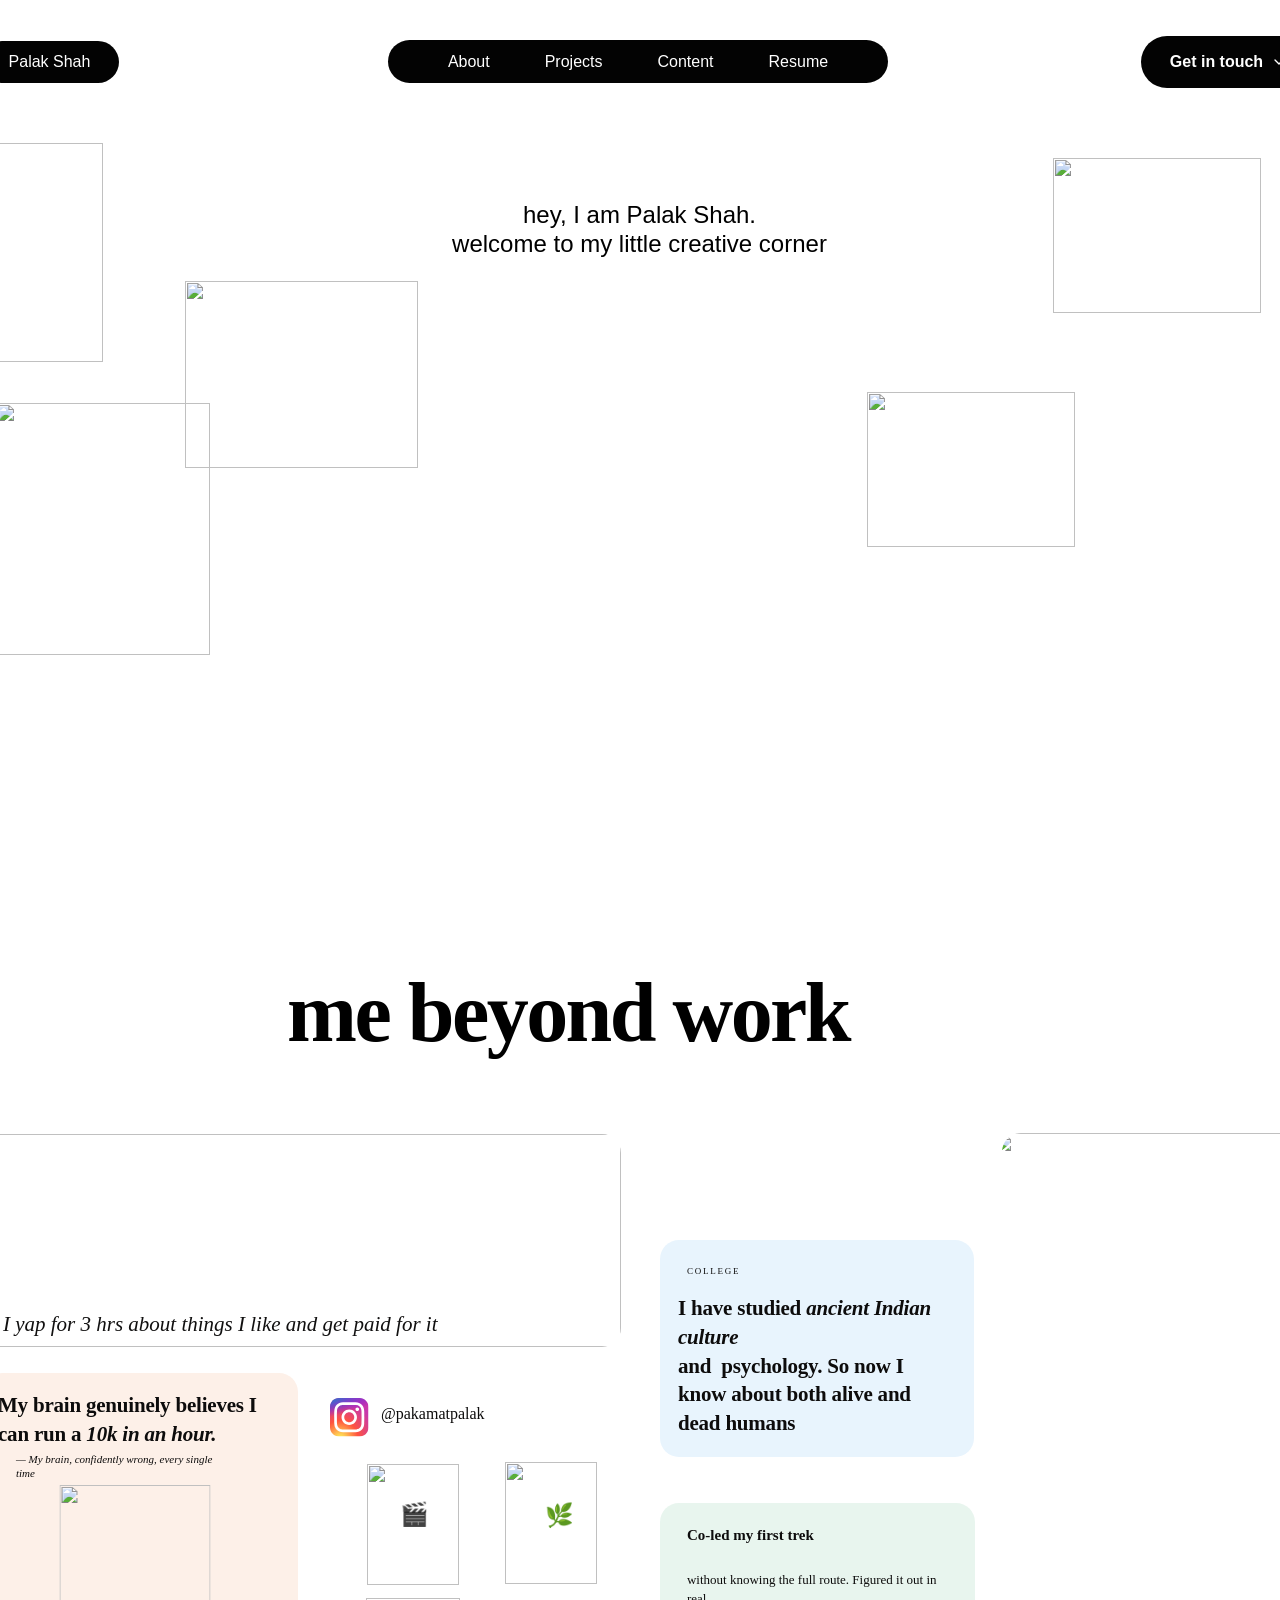
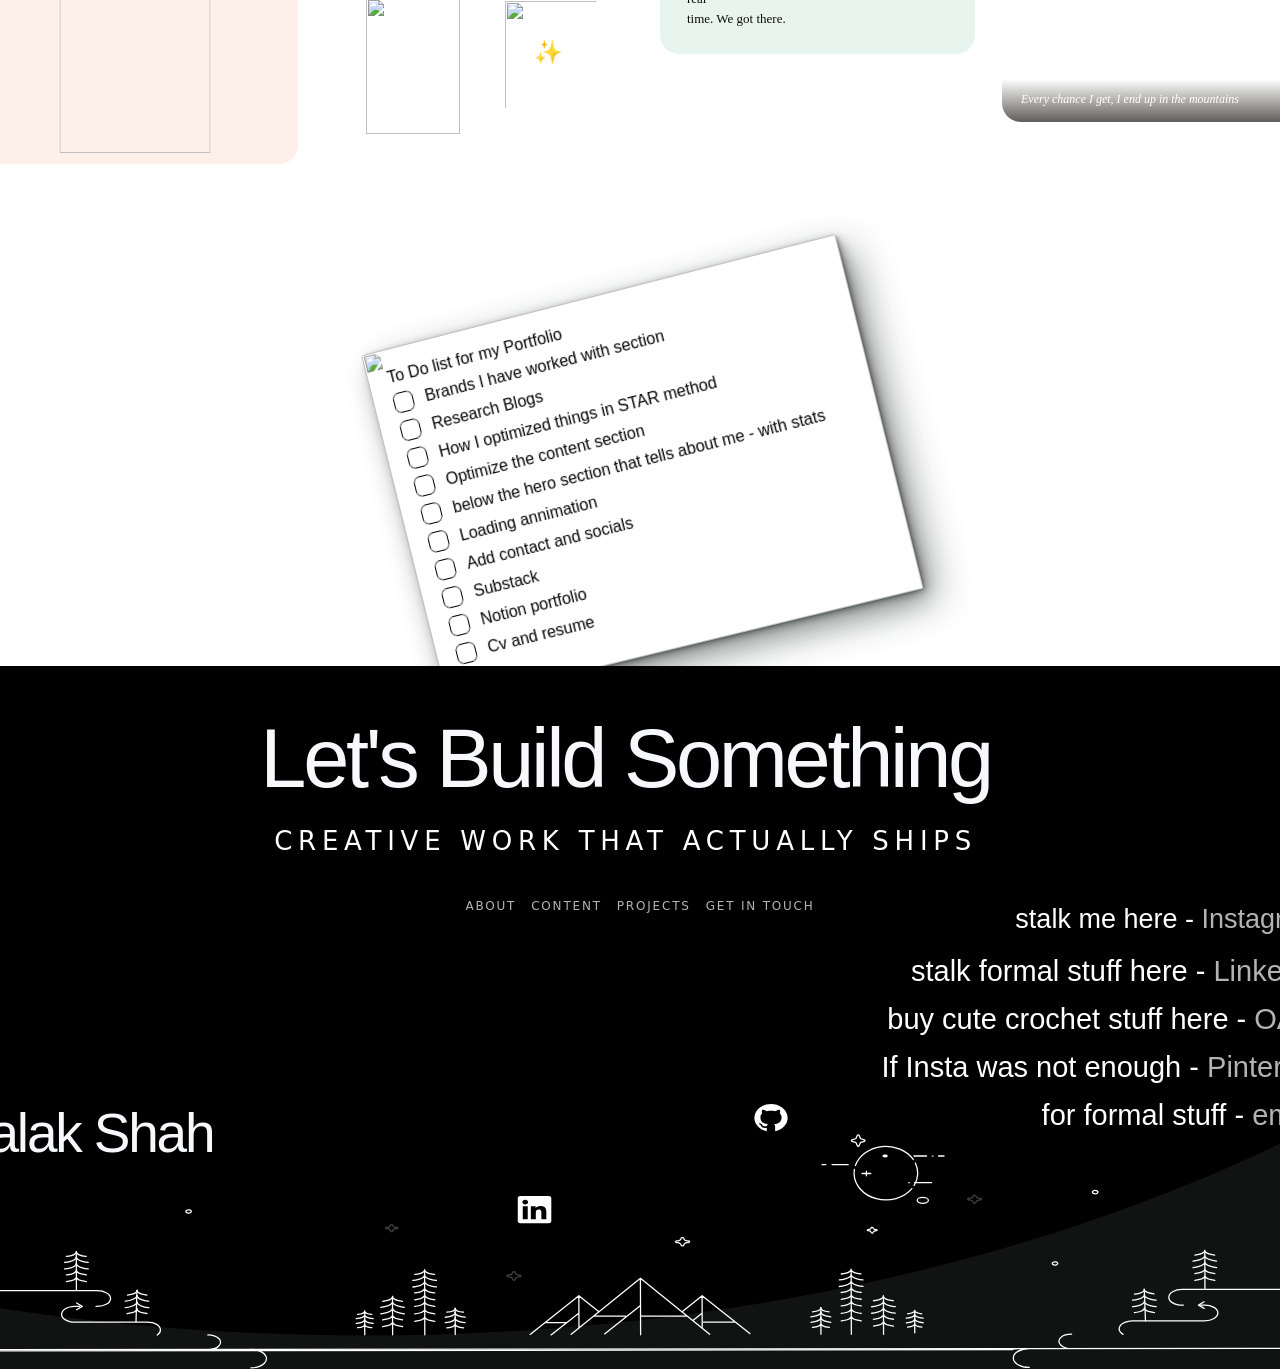
==== commit 7787cd38: "Revert last About page redesign and custom cursor" ====
--- a/about.html
+++ b/about.html
@@ -1,14 +1,674 @@
 <!doctype html>
-<html lang="en">
-  <head>
-    <meta charset="UTF-8" /><meta name="viewport" content="width=device-width, initial-scale=1.0" /><meta name="description" content="The person behind the work — Palak Shah." /><title>About — Palak Shah</title>
-    <link rel="preconnect" href="https://fonts.googleapis.com" /><link rel="preconnect" href="https://fonts.gstatic.com" crossorigin /><link href="https://fonts.googleapis.com/css2?family=DM+Mono:wght@400;500&family=DM+Sans:wght@400;500;600;700&family=Playfair+Display:ital,wght@0,500;0,600;1,500;1,600&display=swap" rel="stylesheet" /><link rel="stylesheet" href="styles.css" />
-  <link rel="icon" type="image/svg+xml" href="favicon.svg" /></head>
-  <body class="light-mode" data-page="about">
-    <header class="site-header"><a class="wordmark" href="index.html">Palak Shah</a><nav class="desktop-nav" aria-label="Main navigation"><a href="about.html">About</a><a href="projects.html">Projects</a><a href="content.html">Content</a><a href="resume.html">Resume</a><button class="theme-toggle" type="button" aria-label="Switch to dark mode">☼</button><a class="nav-cta" href="contact.html">Let’s connect</a></nav><button class="menu-toggle" aria-label="Open navigation" aria-expanded="false">☰</button></header>
-    <div class="mobile-nav" aria-hidden="true"><a href="about.html">About</a><a href="projects.html">Projects</a><a href="content.html">Content</a><a href="resume.html">Resume</a><button class="theme-toggle mobile-theme" type="button">☼ &nbsp; Toggle mode</button><a href="contact.html">Let’s connect</a></div>
-    <main class="personal-about"><section class="about-playground"><div class="about-welcome"><p class="eyebrow">The person behind the work</p><h1>Hey, I’m <em>Palak.</em></h1><p>Welcome to my little creative corner.</p></div><div class="about-reveal" tabindex="0" role="button" aria-label="Reveal my portrait"><img src="https://framerusercontent.com/images/155qoIL5uFjfjXUdoR1ANb6jBls.png" alt="Palak Shah" /><span>Move here to meet me ↗</span></div><button class="about-object object-book" aria-label="Move Steal Like an Artist" title="Drag me, or use arrow keys"><img src="https://framerusercontent.com/images/s9TaEkNN96ksoTsumLvhbv9eyTM.png" alt="Steal Like an Artist" draggable="false" /></button><button class="about-object object-stamp" aria-label="Move Mountain stamp" title="Drag me, or use arrow keys"><img src="https://framerusercontent.com/images/ObBg0bDJEPNDTiMyg1qLBZo5JLY.png" alt="Mountain stamp" draggable="false" /></button><button class="about-object object-yarn" aria-label="Move Crochet yarn" title="Drag me, or use arrow keys"><img src="https://framerusercontent.com/images/DNrr5A7B18TPOsJntYN3v3zqYLY.png" alt="Crochet yarn" draggable="false" /></button><button class="about-object object-camera" aria-label="Move Camera" title="Drag me, or use arrow keys"><img src="https://framerusercontent.com/images/HdbSMZ1HiVae1MMMo0Ytqv61w.png" alt="Camera" draggable="false" /></button><button class="about-object object-chai" aria-label="Move A cup of chai" title="Drag me, or use arrow keys"><img src="https://framerusercontent.com/images/p9Tm2k96rxU63skSMWk2s5lzla4.png" alt="A cup of chai" draggable="false" /></button><p class="playground-hint">A few of my favourite things. Go on, move them around.</p></section><section class="about-stories section-pad"><p class="eyebrow">Off the clock</p><h2>Me beyond <em>work.</em></h2><div class="story-grid"><figure class="story-card story-walk"><img src="https://framerusercontent.com/images/zAKY5FyEe832Pl3s7e8DI1HtSQ.png" alt="Palak leading a heritage walk" loading="lazy" /><figcaption>I yap for 3 hours about things I like — and get paid for it.</figcaption></figure><article class="story-card story-run"><h3>My brain genuinely believes I can run a <em>10k in an hour.</em></h3><p>— My brain, confidently wrong, every single time</p><img src="https://framerusercontent.com/images/LJ6Mvbx7LaaFdYJUh3UPyvQs7A.png" alt="A 5.01 km run, completed in 39 minutes 57 seconds" loading="lazy" /></article><article class="story-card story-college"><p class="eyebrow">St. Xavier’s College</p><h3>I studied <em>ancient Indian culture</em> and psychology.</h3><p>So now I know about both alive and dead humans.</p></article><article class="story-card story-trek"><p class="eyebrow">Figuring it out</p><h3>Co-led my first trek.</h3><p>Without knowing the full route. Figured it out in real time. We got there.</p></article><article class="story-card story-social"><a href="https://www.instagram.com/pakamatpalak/" target="_blank" rel="noopener noreferrer">@pakamatpalak ↗</a><div class="social-photo-grid"><img src="https://framerusercontent.com/images/lTjHvmM90MglRtZ53jRyPhrG0.png" alt="A moment from my creative life" loading="lazy" /><img src="https://framerusercontent.com/images/YalUafAU8iTHoBgdZgzo0XSHR4.png" alt="A moment from my creative life" loading="lazy" /><img src="https://framerusercontent.com/images/eQVuxMc1MfA7ojBs8oh1nhmgM4.png" alt="A moment from my creative life" loading="lazy" /><img src="https://framerusercontent.com/images/eVgMfayOJ6RXkONsoTfaQyIZnM.png" alt="A moment from my creative life" loading="lazy" /></div><a class="text-link" href="content.html">View my content →</a></article><figure class="story-card story-mountain"><img src="https://framerusercontent.com/images/fAB2oJMQnoMRMXHhF2avplN3Ag.png" alt="Palak trekking in the mountains" loading="lazy" /><figcaption>Every chance I get, I end up in the mountains.</figcaption></figure></div></section></main>
-    <footer class="footer section-dark"><div><a class="wordmark" href="index.html">Palak Shah</a><p>Strategy, content &amp; operations.</p></div><div class="footer-links"><a href="about.html">About</a><a href="projects.html">Projects</a><a href="content.html">Content</a><a href="resume.html">Resume</a><a href="contact.html">Let’s connect</a></div></footer>
-    <script src="app.js"></script><script src="about-personal.js"></script>
-  <script src="custom-cursor.js"></script></body>
+<!-- Made in Framer · framer.com ✨ -->
+<!-- Published Sep 21, 2026 at 8:25 PM UTC -->
+<html dir="ltr">
+<head>
+	<meta charset="utf-8">
+	<meta name="viewport" content="width=1440">
+	<meta name="generator" content="Framer 167b3cd">
+	<title>About — Palak Shah</title>
+    <meta property="og:url" content="https://palakshahportfolio.framer.website/about-me"><meta name="description" content="Made with Framer">
+    <meta name="framer-search-index" content="https://framerusercontent.com/sites/1HXU2xAkYNPLRUUJXAKDke/searchIndex-HKTi865CTBTd.json">
+    <meta name="framer-search-index-fallback" content="https://framerusercontent.com/sites/1HXU2xAkYNPLRUUJXAKDke/searchIndex-egPaXz9sZtdx.json">
+    
+    
+    
+    <!-- Open Graph -->
+    <meta property="og:type" content="website">
+    <meta property="og:title" content="My Framer Site">
+    <meta property="og:description" content="Made with Framer">
+    <!-- X -->
+    <meta name="twitter:card" content="summary_large_image">
+    <meta name="twitter:title" content="My Framer Site">
+    <meta name="twitter:description" content="Made with Framer">
+	
+	
+	<script>try{if(localStorage.getItem("__framer_force_showing_editorbar_since")){const n=document.createElement("link");n.rel="modulepreload";n.href="https://framer.com/edit/init.mjs";document.head.appendChild(n)}}catch(e){}</script>
+	
+	<!-- Start of headStart -->
+    
+    <!-- Snippet: wmV5WGbmQ --><!-- Google Tag Manager -->
+
+<!-- End Google Tag Manager --><!-- SnippetEnd: wmV5WGbmQ --><!-- End of headStart -->
+	
+	<style data-framer-font-css>/* latin-ext */
+@font-face {
+  font-family: 'DM Sans';
+  font-style: normal;
+  font-weight: 300;
+  font-display: swap;
+  src: url(https://fonts.gstatic.com/s/dmsans/v17/rP2Yp2ywxg089UriI5-g4vlH9VoD8Cmcqbu6-K6h9Q.woff2) format('woff2');
+  unicode-range: U+0100-02BA, U+02BD-02C5, U+02C7-02CC, U+02CE-02D7, U+02DD-02FF, U+0304, U+0308, U+0329, U+1D00-1DBF, U+1E00-1E9F, U+1EF2-1EFF, U+2020, U+20A0-20AB, U+20AD-20C0, U+2113, U+2C60-2C7F, U+A720-A7FF;
+}
+/* latin */
+@font-face {
+  font-family: 'DM Sans';
+  font-style: normal;
+  font-weight: 300;
+  font-display: swap;
+  src: url(https://fonts.gstatic.com/s/dmsans/v17/rP2Yp2ywxg089UriI5-g4vlH9VoD8Cmcqbu0-K4.woff2) format('woff2');
+  unicode-range: U+0000-00FF, U+0131, U+0152-0153, U+02BB-02BC, U+02C6, U+02DA, U+02DC, U+0304, U+0308, U+0329, U+2000-206F, U+20AC, U+2122, U+2191, U+2193, U+2212, U+2215, U+FEFF, U+FFFD;
+}
+/* latin-ext */
+@font-face {
+  font-family: 'DM Sans';
+  font-style: normal;
+  font-weight: 500;
+  font-display: swap;
+  src: url(https://fonts.gstatic.com/s/dmsans/v17/rP2Yp2ywxg089UriI5-g4vlH9VoD8Cmcqbu6-K6h9Q.woff2) format('woff2');
+  unicode-range: U+0100-02BA, U+02BD-02C5, U+02C7-02CC, U+02CE-02D7, U+02DD-02FF, U+0304, U+0308, U+0329, U+1D00-1DBF, U+1E00-1E9F, U+1EF2-1EFF, U+2020, U+20A0-20AB, U+20AD-20C0, U+2113, U+2C60-2C7F, U+A720-A7FF;
+}
+/* latin */
+@font-face {
+  font-family: 'DM Sans';
+  font-style: normal;
+  font-weight: 500;
+  font-display: swap;
+  src: url(https://fonts.gstatic.com/s/dmsans/v17/rP2Yp2ywxg089UriI5-g4vlH9VoD8Cmcqbu0-K4.woff2) format('woff2');
+  unicode-range: U+0000-00FF, U+0131, U+0152-0153, U+02BB-02BC, U+02C6, U+02DA, U+02DC, U+0304, U+0308, U+0329, U+2000-206F, U+20AC, U+2122, U+2191, U+2193, U+2212, U+2215, U+FEFF, U+FFFD;
+}
+/* latin-ext */
+@font-face {
+  font-family: 'DM Serif Display';
+  font-style: normal;
+  font-weight: 400;
+  font-display: swap;
+  src: url(https://fonts.gstatic.com/s/dmserifdisplay/v17/-nFnOHM81r4j6k0gjAW3mujVU2B2G_5x0ujy.woff2) format('woff2');
+  unicode-range: U+0100-02BA, U+02BD-02C5, U+02C7-02CC, U+02CE-02D7, U+02DD-02FF, U+0304, U+0308, U+0329, U+1D00-1DBF, U+1E00-1E9F, U+1EF2-1EFF, U+2020, U+20A0-20AB, U+20AD-20C0, U+2113, U+2C60-2C7F, U+A720-A7FF;
+}
+/* latin */
+@font-face {
+  font-family: 'DM Serif Display';
+  font-style: normal;
+  font-weight: 400;
+  font-display: swap;
+  src: url(https://fonts.gstatic.com/s/dmserifdisplay/v17/-nFnOHM81r4j6k0gjAW3mujVU2B2G_Bx0g.woff2) format('woff2');
+  unicode-range: U+0000-00FF, U+0131, U+0152-0153, U+02BB-02BC, U+02C6, U+02DA, U+02DC, U+0304, U+0308, U+0329, U+2000-206F, U+20AC, U+2122, U+2191, U+2193, U+2212, U+2215, U+FEFF, U+FFFD;
+}
+/* vietnamese */
+@font-face {
+  font-family: 'Fraunces';
+  font-style: italic;
+  font-weight: 400;
+  font-display: swap;
+  src: url(https://fonts.gstatic.com/s/fraunces/v38/6NUs8FyLNQOQZAnv9ZwNjucMHVn85Ni7emAe9lKqZTnbB-gzTK0K1ChJdt9vIVYX9G37lvd9mvIiQvTm.woff2) format('woff2');
+  unicode-range: U+0102-0103, U+0110-0111, U+0128-0129, U+0168-0169, U+01A0-01A1, U+01AF-01B0, U+0300-0301, U+0303-0304, U+0308-0309, U+0323, U+0329, U+1EA0-1EF9, U+20AB;
+}
+/* latin-ext */
+@font-face {
+  font-family: 'Fraunces';
+  font-style: italic;
+  font-weight: 400;
+  font-display: swap;
+  src: url(https://fonts.gstatic.com/s/fraunces/v38/6NUs8FyLNQOQZAnv9ZwNjucMHVn85Ni7emAe9lKqZTnbB-gzTK0K1ChJdt9vIVYX9G37lvd9mvMiQvTm.woff2) format('woff2');
+  unicode-range: U+0100-02BA, U+02BD-02C5, U+02C7-02CC, U+02CE-02D7, U+02DD-02FF, U+0304, U+0308, U+0329, U+1D00-1DBF, U+1E00-1E9F, U+1EF2-1EFF, U+2020, U+20A0-20AB, U+20AD-20C0, U+2113, U+2C60-2C7F, U+A720-A7FF;
+}
+/* latin */
+@font-face {
+  font-family: 'Fraunces';
+  font-style: italic;
+  font-weight: 400;
+  font-display: swap;
+  src: url(https://fonts.gstatic.com/s/fraunces/v38/6NUs8FyLNQOQZAnv9ZwNjucMHVn85Ni7emAe9lKqZTnbB-gzTK0K1ChJdt9vIVYX9G37lvd9mv0iQg.woff2) format('woff2');
+  unicode-range: U+0000-00FF, U+0131, U+0152-0153, U+02BB-02BC, U+02C6, U+02DA, U+02DC, U+0304, U+0308, U+0329, U+2000-206F, U+20AC, U+2122, U+2191, U+2193, U+2212, U+2215, U+FEFF, U+FFFD;
+}
+/* vietnamese */
+@font-face {
+  font-family: 'Fraunces';
+  font-style: italic;
+  font-weight: 700;
+  font-display: swap;
+  src: url(https://fonts.gstatic.com/s/fraunces/v38/6NUs8FyLNQOQZAnv9ZwNjucMHVn85Ni7emAe9lKqZTnbB-gzTK0K1ChJdt9vIVYX9G37lvd9mvIiQvTm.woff2) format('woff2');
+  unicode-range: U+0102-0103, U+0110-0111, U+0128-0129, U+0168-0169, U+01A0-01A1, U+01AF-01B0, U+0300-0301, U+0303-0304, U+0308-0309, U+0323, U+0329, U+1EA0-1EF9, U+20AB;
+}
+/* latin-ext */
+@font-face {
+  font-family: 'Fraunces';
+  font-style: italic;
+  font-weight: 700;
+  font-display: swap;
+  src: url(https://fonts.gstatic.com/s/fraunces/v38/6NUs8FyLNQOQZAnv9ZwNjucMHVn85Ni7emAe9lKqZTnbB-gzTK0K1ChJdt9vIVYX9G37lvd9mvMiQvTm.woff2) format('woff2');
+  unicode-range: U+0100-02BA, U+02BD-02C5, U+02C7-02CC, U+02CE-02D7, U+02DD-02FF, U+0304, U+0308, U+0329, U+1D00-1DBF, U+1E00-1E9F, U+1EF2-1EFF, U+2020, U+20A0-20AB, U+20AD-20C0, U+2113, U+2C60-2C7F, U+A720-A7FF;
+}
+/* latin */
+@font-face {
+  font-family: 'Fraunces';
+  font-style: italic;
+  font-weight: 700;
+  font-display: swap;
+  src: url(https://fonts.gstatic.com/s/fraunces/v38/6NUs8FyLNQOQZAnv9ZwNjucMHVn85Ni7emAe9lKqZTnbB-gzTK0K1ChJdt9vIVYX9G37lvd9mv0iQg.woff2) format('woff2');
+  unicode-range: U+0000-00FF, U+0131, U+0152-0153, U+02BB-02BC, U+02C6, U+02DA, U+02DC, U+0304, U+0308, U+0329, U+2000-206F, U+20AC, U+2122, U+2191, U+2193, U+2212, U+2215, U+FEFF, U+FFFD;
+}
+/* vietnamese */
+@font-face {
+  font-family: 'Fraunces';
+  font-style: normal;
+  font-weight: 700;
+  font-display: swap;
+  src: url(https://fonts.gstatic.com/s/fraunces/v38/6NUu8FyLNQOQZAnv9bYEvDiIdE9Ea92uemAk_WBq8U_9v0c2Wa0K7iN7hzFUPJH58nib14c0qv86Rg.woff2) format('woff2');
+  unicode-range: U+0102-0103, U+0110-0111, U+0128-0129, U+0168-0169, U+01A0-01A1, U+01AF-01B0, U+0300-0301, U+0303-0304, U+0308-0309, U+0323, U+0329, U+1EA0-1EF9, U+20AB;
+}
+/* latin-ext */
+@font-face {
+  font-family: 'Fraunces';
+  font-style: normal;
+  font-weight: 700;
+  font-display: swap;
+  src: url(https://fonts.gstatic.com/s/fraunces/v38/6NUu8FyLNQOQZAnv9bYEvDiIdE9Ea92uemAk_WBq8U_9v0c2Wa0K7iN7hzFUPJH58nib14c1qv86Rg.woff2) format('woff2');
+  unicode-range: U+0100-02BA, U+02BD-02C5, U+02C7-02CC, U+02CE-02D7, U+02DD-02FF, U+0304, U+0308, U+0329, U+1D00-1DBF, U+1E00-1E9F, U+1EF2-1EFF, U+2020, U+20A0-20AB, U+20AD-20C0, U+2113, U+2C60-2C7F, U+A720-A7FF;
+}
+/* latin */
+@font-face {
+  font-family: 'Fraunces';
+  font-style: normal;
+  font-weight: 700;
+  font-display: swap;
+  src: url(https://fonts.gstatic.com/s/fraunces/v38/6NUu8FyLNQOQZAnv9bYEvDiIdE9Ea92uemAk_WBq8U_9v0c2Wa0K7iN7hzFUPJH58nib14c7qv8.woff2) format('woff2');
+  unicode-range: U+0000-00FF, U+0131, U+0152-0153, U+02BB-02BC, U+02C6, U+02DA, U+02DC, U+0304, U+0308, U+0329, U+2000-206F, U+20AC, U+2122, U+2191, U+2193, U+2212, U+2215, U+FEFF, U+FFFD;
+}
+/* vietnamese */
+@font-face {
+  font-family: 'Fraunces';
+  font-style: normal;
+  font-weight: 800;
+  font-display: swap;
+  src: url(https://fonts.gstatic.com/s/fraunces/v38/6NUu8FyLNQOQZAnv9bYEvDiIdE9Ea92uemAk_WBq8U_9v0c2Wa0K7iN7hzFUPJH58nib14c0qv86Rg.woff2) format('woff2');
+  unicode-range: U+0102-0103, U+0110-0111, U+0128-0129, U+0168-0169, U+01A0-01A1, U+01AF-01B0, U+0300-0301, U+0303-0304, U+0308-0309, U+0323, U+0329, U+1EA0-1EF9, U+20AB;
+}
+/* latin-ext */
+@font-face {
+  font-family: 'Fraunces';
+  font-style: normal;
+  font-weight: 800;
+  font-display: swap;
+  src: url(https://fonts.gstatic.com/s/fraunces/v38/6NUu8FyLNQOQZAnv9bYEvDiIdE9Ea92uemAk_WBq8U_9v0c2Wa0K7iN7hzFUPJH58nib14c1qv86Rg.woff2) format('woff2');
+  unicode-range: U+0100-02BA, U+02BD-02C5, U+02C7-02CC, U+02CE-02D7, U+02DD-02FF, U+0304, U+0308, U+0329, U+1D00-1DBF, U+1E00-1E9F, U+1EF2-1EFF, U+2020, U+20A0-20AB, U+20AD-20C0, U+2113, U+2C60-2C7F, U+A720-A7FF;
+}
+/* latin */
+@font-face {
+  font-family: 'Fraunces';
+  font-style: normal;
+  font-weight: 800;
+  font-display: swap;
+  src: url(https://fonts.gstatic.com/s/fraunces/v38/6NUu8FyLNQOQZAnv9bYEvDiIdE9Ea92uemAk_WBq8U_9v0c2Wa0K7iN7hzFUPJH58nib14c7qv8.woff2) format('woff2');
+  unicode-range: U+0000-00FF, U+0131, U+0152-0153, U+02BB-02BC, U+02C6, U+02DA, U+02DC, U+0304, U+0308, U+0329, U+2000-206F, U+20AC, U+2122, U+2191, U+2193, U+2212, U+2215, U+FEFF, U+FFFD;
+}
+/* cyrillic-ext */
+@font-face {
+  font-family: 'Geist';
+  font-style: normal;
+  font-weight: 600;
+  font-display: swap;
+  src: url(https://fonts.gstatic.com/s/geist/v5/gyBhhwUxId8gMGYQMKR3pzfaWI_RQuQIl5na-1Q.woff2) format('woff2');
+  unicode-range: U+0460-052F, U+1C80-1C8A, U+20B4, U+2DE0-2DFF, U+A640-A69F, U+FE2E-FE2F;
+}
+/* cyrillic */
+@font-face {
+  font-family: 'Geist';
+  font-style: normal;
+  font-weight: 600;
+  font-display: swap;
+  src: url(https://fonts.gstatic.com/s/geist/v5/gyBhhwUxId8gMGYQMKR3pzfaWI_RQuQInpna-1Q.woff2) format('woff2');
+  unicode-range: U+0301, U+0400-045F, U+0490-0491, U+04B0-04B1, U+2116;
+}
+/* vietnamese */
+@font-face {
+  font-family: 'Geist';
+  font-style: normal;
+  font-weight: 600;
+  font-display: swap;
+  src: url(https://fonts.gstatic.com/s/geist/v5/gyBhhwUxId8gMGYQMKR3pzfaWI_RQuQIlZna-1Q.woff2) format('woff2');
+  unicode-range: U+0102-0103, U+0110-0111, U+0128-0129, U+0168-0169, U+01A0-01A1, U+01AF-01B0, U+0300-0301, U+0303-0304, U+0308-0309, U+0323, U+0329, U+1EA0-1EF9, U+20AB;
+}
+/* latin-ext */
+@font-face {
+  font-family: 'Geist';
+  font-style: normal;
+  font-weight: 600;
+  font-display: swap;
+  src: url(https://fonts.gstatic.com/s/geist/v5/gyBhhwUxId8gMGYQMKR3pzfaWI_RQuQIlJna-1Q.woff2) format('woff2');
+  unicode-range: U+0100-02BA, U+02BD-02C5, U+02C7-02CC, U+02CE-02D7, U+02DD-02FF, U+0304, U+0308, U+0329, U+1D00-1DBF, U+1E00-1E9F, U+1EF2-1EFF, U+2020, U+20A0-20AB, U+20AD-20C0, U+2113, U+2C60-2C7F, U+A720-A7FF;
+}
+/* latin */
+@font-face {
+  font-family: 'Geist';
+  font-style: normal;
+  font-weight: 600;
+  font-display: swap;
+  src: url(https://fonts.gstatic.com/s/geist/v5/gyBhhwUxId8gMGYQMKR3pzfaWI_RQuQImpna.woff2) format('woff2');
+  unicode-range: U+0000-00FF, U+0131, U+0152-0153, U+02BB-02BC, U+02C6, U+02DA, U+02DC, U+0304, U+0308, U+0329, U+2000-206F, U+20AC, U+2122, U+2191, U+2193, U+2212, U+2215, U+FEFF, U+FFFD;
+}
+/* latin-ext */
+@font-face {
+  font-family: 'Instrument Serif';
+  font-style: italic;
+  font-weight: 400;
+  font-display: swap;
+  src: url(https://fonts.gstatic.com/s/instrumentserif/v5/jizHRFtNs2ka5fXjeivQ4LroWlx-6zAjgn7MsNo.woff2) format('woff2');
+  unicode-range: U+0100-02BA, U+02BD-02C5, U+02C7-02CC, U+02CE-02D7, U+02DD-02FF, U+0304, U+0308, U+0329, U+1D00-1DBF, U+1E00-1E9F, U+1EF2-1EFF, U+2020, U+20A0-20AB, U+20AD-20C0, U+2113, U+2C60-2C7F, U+A720-A7FF;
+}
+/* latin */
+@font-face {
+  font-family: 'Instrument Serif';
+  font-style: italic;
+  font-weight: 400;
+  font-display: swap;
+  src: url(https://fonts.gstatic.com/s/instrumentserif/v5/jizHRFtNs2ka5fXjeivQ4LroWlx-6zAjjH7M.woff2) format('woff2');
+  unicode-range: U+0000-00FF, U+0131, U+0152-0153, U+02BB-02BC, U+02C6, U+02DA, U+02DC, U+0304, U+0308, U+0329, U+2000-206F, U+20AC, U+2122, U+2191, U+2193, U+2212, U+2215, U+FEFF, U+FFFD;
+}
+/* latin-ext */
+@font-face {
+  font-family: 'Instrument Serif';
+  font-style: normal;
+  font-weight: 400;
+  font-display: swap;
+  src: url(https://fonts.gstatic.com/s/instrumentserif/v5/jizBRFtNs2ka5fXjeivQ4LroWlx-6zsTjmbI.woff2) format('woff2');
+  unicode-range: U+0100-02BA, U+02BD-02C5, U+02C7-02CC, U+02CE-02D7, U+02DD-02FF, U+0304, U+0308, U+0329, U+1D00-1DBF, U+1E00-1E9F, U+1EF2-1EFF, U+2020, U+20A0-20AB, U+20AD-20C0, U+2113, U+2C60-2C7F, U+A720-A7FF;
+}
+/* latin */
+@font-face {
+  font-family: 'Instrument Serif';
+  font-style: normal;
+  font-weight: 400;
+  font-display: swap;
+  src: url(https://fonts.gstatic.com/s/instrumentserif/v5/jizBRFtNs2ka5fXjeivQ4LroWlx-6zUTjg.woff2) format('woff2');
+  unicode-range: U+0000-00FF, U+0131, U+0152-0153, U+02BB-02BC, U+02C6, U+02DA, U+02DC, U+0304, U+0308, U+0329, U+2000-206F, U+20AC, U+2122, U+2191, U+2193, U+2212, U+2215, U+FEFF, U+FFFD;
+}
+/* latin-ext */
+@font-face {
+  font-family: 'Caveat Brush';
+  font-style: normal;
+  font-weight: 400;
+  src: url(https://fonts.gstatic.com/s/caveatbrush/v12/EYq0maZfwr9S9-ETZc3fKXt8UrOS43o.woff2) format('woff2');
+  unicode-range: U+0100-02BA, U+02BD-02C5, U+02C7-02CC, U+02CE-02D7, U+02DD-02FF, U+0304, U+0308, U+0329, U+1D00-1DBF, U+1E00-1E9F, U+1EF2-1EFF, U+2020, U+20A0-20AB, U+20AD-20C0, U+2113, U+2C60-2C7F, U+A720-A7FF;
+}
+/* latin */
+@font-face {
+  font-family: 'Caveat Brush';
+  font-style: normal;
+  font-weight: 400;
+  src: url(https://fonts.gstatic.com/s/caveatbrush/v12/EYq0maZfwr9S9-ETZc3fKXt8XLOS.woff2) format('woff2');
+  unicode-range: U+0000-00FF, U+0131, U+0152-0153, U+02BB-02BC, U+02C6, U+02DA, U+02DC, U+0304, U+0308, U+0329, U+2000-206F, U+20AC, U+2122, U+2191, U+2193, U+2212, U+2215, U+FEFF, U+FFFD;
+}
+/* latin-ext */
+@font-face {
+  font-family: 'DM Mono';
+  font-style: normal;
+  font-weight: 500;
+  src: url(https://fonts.gstatic.com/s/dmmono/v16/aFTR7PB1QTsUX8KYvumzEY2tbZX9.woff2) format('woff2');
+  unicode-range: U+0100-02BA, U+02BD-02C5, U+02C7-02CC, U+02CE-02D7, U+02DD-02FF, U+0304, U+0308, U+0329, U+1D00-1DBF, U+1E00-1E9F, U+1EF2-1EFF, U+2020, U+20A0-20AB, U+20AD-20C0, U+2113, U+2C60-2C7F, U+A720-A7FF;
+}
+/* latin */
+@font-face {
+  font-family: 'DM Mono';
+  font-style: normal;
+  font-weight: 500;
+  src: url(https://fonts.gstatic.com/s/dmmono/v16/aFTR7PB1QTsUX8KYvumzEYOtbQ.woff2) format('woff2');
+  unicode-range: U+0000-00FF, U+0131, U+0152-0153, U+02BB-02BC, U+02C6, U+02DA, U+02DC, U+0304, U+0308, U+0329, U+2000-206F, U+20AC, U+2122, U+2191, U+2193, U+2212, U+2215, U+FEFF, U+FFFD;
+}
+/* cyrillic-ext */
+@font-face {
+  font-family: 'Fragment Mono';
+  font-style: normal;
+  font-weight: 400;
+  src: url(https://fonts.gstatic.com/s/fragmentmono/v6/4iCr6K5wfMRRjxp0DA6-2CLnB45HhrUI.woff2) format('woff2');
+  unicode-range: U+0460-052F, U+1C80-1C8A, U+20B4, U+2DE0-2DFF, U+A640-A69F, U+FE2E-FE2F;
+}
+/* latin-ext */
+@font-face {
+  font-family: 'Fragment Mono';
+  font-style: normal;
+  font-weight: 400;
+  src: url(https://fonts.gstatic.com/s/fragmentmono/v6/4iCr6K5wfMRRjxp0DA6-2CLnB41HhrUI.woff2) format('woff2');
+  unicode-range: U+0100-02BA, U+02BD-02C5, U+02C7-02CC, U+02CE-02D7, U+02DD-02FF, U+0304, U+0308, U+0329, U+1D00-1DBF, U+1E00-1E9F, U+1EF2-1EFF, U+2020, U+20A0-20AB, U+20AD-20C0, U+2113, U+2C60-2C7F, U+A720-A7FF;
+}
+/* latin */
+@font-face {
+  font-family: 'Fragment Mono';
+  font-style: normal;
+  font-weight: 400;
+  src: url(https://fonts.gstatic.com/s/fragmentmono/v6/4iCr6K5wfMRRjxp0DA6-2CLnB4NHhg.woff2) format('woff2');
+  unicode-range: U+0000-00FF, U+0131, U+0152-0153, U+02BB-02BC, U+02C6, U+02DA, U+02DC, U+0304, U+0308, U+0329, U+2000-206F, U+20AC, U+2122, U+2191, U+2193, U+2212, U+2215, U+FEFF, U+FFFD;
+}
+/* cyrillic-ext */
+@font-face {
+  font-family: 'Inter';
+  font-style: italic;
+  font-weight: 900;
+  src: url(https://fonts.gstatic.com/s/inter/v20/UcCM3FwrK3iLTcvneQg7Ca725JhhKnNqk4j1ebLhAm8SrXTccNxRh5WFo-4.woff2) format('woff2');
+  unicode-range: U+0460-052F, U+1C80-1C8A, U+20B4, U+2DE0-2DFF, U+A640-A69F, U+FE2E-FE2F;
+}
+/* cyrillic */
+@font-face {
+  font-family: 'Inter';
+  font-style: italic;
+  font-weight: 900;
+  src: url(https://fonts.gstatic.com/s/inter/v20/UcCM3FwrK3iLTcvneQg7Ca725JhhKnNqk4j1ebLhAm8SrXTccNxRjpWFo-4.woff2) format('woff2');
+  unicode-range: U+0301, U+0400-045F, U+0490-0491, U+04B0-04B1, U+2116;
+}
+/* greek-ext */
+@font-face {
+  font-family: 'Inter';
+  font-style: italic;
+  font-weight: 900;
+  src: url(https://fonts.gstatic.com/s/inter/v20/UcCM3FwrK3iLTcvneQg7Ca725JhhKnNqk4j1ebLhAm8SrXTccNxRhpWFo-4.woff2) format('woff2');
+  unicode-range: U+1F00-1FFF;
+}
+/* greek */
+@font-face {
+  font-family: 'Inter';
+  font-style: italic;
+  font-weight: 900;
+  src: url(https://fonts.gstatic.com/s/inter/v20/UcCM3FwrK3iLTcvneQg7Ca725JhhKnNqk4j1ebLhAm8SrXTccNxRiZWFo-4.woff2) format('woff2');
+  unicode-range: U+0370-0377, U+037A-037F, U+0384-038A, U+038C, U+038E-03A1, U+03A3-03FF;
+}
+/* vietnamese */
+@font-face {
+  font-family: 'Inter';
+  font-style: italic;
+  font-weight: 900;
+  src: url(https://fonts.gstatic.com/s/inter/v20/UcCM3FwrK3iLTcvneQg7Ca725JhhKnNqk4j1ebLhAm8SrXTccNxRhZWFo-4.woff2) format('woff2');
+  unicode-range: U+0102-0103, U+0110-0111, U+0128-0129, U+0168-0169, U+01A0-01A1, U+01AF-01B0, U+0300-0301, U+0303-0304, U+0308-0309, U+0323, U+0329, U+1EA0-1EF9, U+20AB;
+}
+/* latin-ext */
+@font-face {
+  font-family: 'Inter';
+  font-style: italic;
+  font-weight: 900;
+  src: url(https://fonts.gstatic.com/s/inter/v20/UcCM3FwrK3iLTcvneQg7Ca725JhhKnNqk4j1ebLhAm8SrXTccNxRhJWFo-4.woff2) format('woff2');
+  unicode-range: U+0100-02BA, U+02BD-02C5, U+02C7-02CC, U+02CE-02D7, U+02DD-02FF, U+0304, U+0308, U+0329, U+1D00-1DBF, U+1E00-1E9F, U+1EF2-1EFF, U+2020, U+20A0-20AB, U+20AD-20C0, U+2113, U+2C60-2C7F, U+A720-A7FF;
+}
+/* latin */
+@font-face {
+  font-family: 'Inter';
+  font-style: italic;
+  font-weight: 900;
+  src: url(https://fonts.gstatic.com/s/inter/v20/UcCM3FwrK3iLTcvneQg7Ca725JhhKnNqk4j1ebLhAm8SrXTccNxRipWF.woff2) format('woff2');
+  unicode-range: U+0000-00FF, U+0131, U+0152-0153, U+02BB-02BC, U+02C6, U+02DA, U+02DC, U+0304, U+0308, U+0329, U+2000-206F, U+20AC, U+2122, U+2191, U+2193, U+2212, U+2215, U+FEFF, U+FFFD;
+}
+/* cyrillic-ext */
+@font-face {
+  font-family: 'Inter';
+  font-style: normal;
+  font-weight: 900;
+  src: url(https://fonts.gstatic.com/s/inter/v20/UcCO3FwrK3iLTeHuS_nVMrMxCp50SjIw2boKoduKmMEVuBWYAZJhiI2B.woff2) format('woff2');
+  unicode-range: U+0460-052F, U+1C80-1C8A, U+20B4, U+2DE0-2DFF, U+A640-A69F, U+FE2E-FE2F;
+}
+/* cyrillic */
+@font-face {
+  font-family: 'Inter';
+  font-style: normal;
+  font-weight: 900;
+  src: url(https://fonts.gstatic.com/s/inter/v20/UcCO3FwrK3iLTeHuS_nVMrMxCp50SjIw2boKoduKmMEVuBWYAZthiI2B.woff2) format('woff2');
+  unicode-range: U+0301, U+0400-045F, U+0490-0491, U+04B0-04B1, U+2116;
+}
+/* greek-ext */
+@font-face {
+  font-family: 'Inter';
+  font-style: normal;
+  font-weight: 900;
+  src: url(https://fonts.gstatic.com/s/inter/v20/UcCO3FwrK3iLTeHuS_nVMrMxCp50SjIw2boKoduKmMEVuBWYAZNhiI2B.woff2) format('woff2');
+  unicode-range: U+1F00-1FFF;
+}
+/* greek */
+@font-face {
+  font-family: 'Inter';
+  font-style: normal;
+  font-weight: 900;
+  src: url(https://fonts.gstatic.com/s/inter/v20/UcCO3FwrK3iLTeHuS_nVMrMxCp50SjIw2boKoduKmMEVuBWYAZxhiI2B.woff2) format('woff2');
+  unicode-range: U+0370-0377, U+037A-037F, U+0384-038A, U+038C, U+038E-03A1, U+03A3-03FF;
+}
+/* vietnamese */
+@font-face {
+  font-family: 'Inter';
+  font-style: normal;
+  font-weight: 900;
+  src: url(https://fonts.gstatic.com/s/inter/v20/UcCO3FwrK3iLTeHuS_nVMrMxCp50SjIw2boKoduKmMEVuBWYAZBhiI2B.woff2) format('woff2');
+  unicode-range: U+0102-0103, U+0110-0111, U+0128-0129, U+0168-0169, U+01A0-01A1, U+01AF-01B0, U+0300-0301, U+0303-0304, U+0308-0309, U+0323, U+0329, U+1EA0-1EF9, U+20AB;
+}
+/* latin-ext */
+@font-face {
+  font-family: 'Inter';
+  font-style: normal;
+  font-weight: 900;
+  src: url(https://fonts.gstatic.com/s/inter/v20/UcCO3FwrK3iLTeHuS_nVMrMxCp50SjIw2boKoduKmMEVuBWYAZFhiI2B.woff2) format('woff2');
+  unicode-range: U+0100-02BA, U+02BD-02C5, U+02C7-02CC, U+02CE-02D7, U+02DD-02FF, U+0304, U+0308, U+0329, U+1D00-1DBF, U+1E00-1E9F, U+1EF2-1EFF, U+2020, U+20A0-20AB, U+20AD-20C0, U+2113, U+2C60-2C7F, U+A720-A7FF;
+}
+/* latin */
+@font-face {
+  font-family: 'Inter';
+  font-style: normal;
+  font-weight: 900;
+  src: url(https://fonts.gstatic.com/s/inter/v20/UcCO3FwrK3iLTeHuS_nVMrMxCp50SjIw2boKoduKmMEVuBWYAZ9hiA.woff2) format('woff2');
+  unicode-range: U+0000-00FF, U+0131, U+0152-0153, U+02BB-02BC, U+02C6, U+02DA, U+02DC, U+0304, U+0308, U+0329, U+2000-206F, U+20AC, U+2122, U+2191, U+2193, U+2212, U+2215, U+FEFF, U+FFFD;
+}
+/* vietnamese */
+@font-face {
+  font-family: 'Luxurious Script';
+  font-style: normal;
+  font-weight: 400;
+  src: url(https://fonts.gstatic.com/s/luxuriousscript/v9/ahcCv9e7yydulT32KZ0rBIoD7DzMs0LEbh1J.woff2) format('woff2');
+  unicode-range: U+0102-0103, U+0110-0111, U+0128-0129, U+0168-0169, U+01A0-01A1, U+01AF-01B0, U+0300-0301, U+0303-0304, U+0308-0309, U+0323, U+0329, U+1EA0-1EF9, U+20AB;
+}
+/* latin-ext */
+@font-face {
+  font-family: 'Luxurious Script';
+  font-style: normal;
+  font-weight: 400;
+  src: url(https://fonts.gstatic.com/s/luxuriousscript/v9/ahcCv9e7yydulT32KZ0rBIoD7DzMs0PEbh1J.woff2) format('woff2');
+  unicode-range: U+0100-02BA, U+02BD-02C5, U+02C7-02CC, U+02CE-02D7, U+02DD-02FF, U+0304, U+0308, U+0329, U+1D00-1DBF, U+1E00-1E9F, U+1EF2-1EFF, U+2020, U+20A0-20AB, U+20AD-20C0, U+2113, U+2C60-2C7F, U+A720-A7FF;
+}
+/* latin */
+@font-face {
+  font-family: 'Luxurious Script';
+  font-style: normal;
+  font-weight: 400;
+  src: url(https://fonts.gstatic.com/s/luxuriousscript/v9/ahcCv9e7yydulT32KZ0rBIoD7DzMs03Ebg.woff2) format('woff2');
+  unicode-range: U+0000-00FF, U+0131, U+0152-0153, U+02BB-02BC, U+02C6, U+02DA, U+02DC, U+0304, U+0308, U+0329, U+2000-206F, U+20AC, U+2122, U+2191, U+2193, U+2212, U+2215, U+FEFF, U+FFFD;
+}
+/* vietnamese */
+@font-face {
+  font-family: 'Pinyon Script';
+  font-style: normal;
+  font-weight: 400;
+  src: url(https://fonts.gstatic.com/s/pinyonscript/v24/6xKpdSJbL9-e9LuoeQiDRQR8WOraOrbh.woff2) format('woff2');
+  unicode-range: U+0102-0103, U+0110-0111, U+0128-0129, U+0168-0169, U+01A0-01A1, U+01AF-01B0, U+0300-0301, U+0303-0304, U+0308-0309, U+0323, U+0329, U+1EA0-1EF9, U+20AB;
+}
+/* latin-ext */
+@font-face {
+  font-family: 'Pinyon Script';
+  font-style: normal;
+  font-weight: 400;
+  src: url(https://fonts.gstatic.com/s/pinyonscript/v24/6xKpdSJbL9-e9LuoeQiDRQR8WOvaOrbh.woff2) format('woff2');
+  unicode-range: U+0100-02BA, U+02BD-02C5, U+02C7-02CC, U+02CE-02D7, U+02DD-02FF, U+0304, U+0308, U+0329, U+1D00-1DBF, U+1E00-1E9F, U+1EF2-1EFF, U+2020, U+20A0-20AB, U+20AD-20C0, U+2113, U+2C60-2C7F, U+A720-A7FF;
+}
+/* latin */
+@font-face {
+  font-family: 'Pinyon Script';
+  font-style: normal;
+  font-weight: 400;
+  src: url(https://fonts.gstatic.com/s/pinyonscript/v24/6xKpdSJbL9-e9LuoeQiDRQR8WOXaOg.woff2) format('woff2');
+  unicode-range: U+0000-00FF, U+0131, U+0152-0153, U+02BB-02BC, U+02C6, U+02DA, U+02DC, U+0304, U+0308, U+0329, U+2000-206F, U+20AC, U+2122, U+2191, U+2193, U+2212, U+2215, U+FEFF, U+FFFD;
+}
+/* cyrillic */
+@font-face {
+  font-family: 'Playfair Display';
+  font-style: normal;
+  font-weight: 900;
+  src: url(https://fonts.gstatic.com/s/playfairdisplay/v40/nuFvD-vYSZviVYUb_rj3ij__anPXJzDwcbmjWBN2PKfsunDTbtPY_Q.woff2) format('woff2');
+  unicode-range: U+0301, U+0400-045F, U+0490-0491, U+04B0-04B1, U+2116;
+}
+/* vietnamese */
+@font-face {
+  font-family: 'Playfair Display';
+  font-style: normal;
+  font-weight: 900;
+  src: url(https://fonts.gstatic.com/s/playfairdisplay/v40/nuFvD-vYSZviVYUb_rj3ij__anPXJzDwcbmjWBN2PKfsunDYbtPY_Q.woff2) format('woff2');
+  unicode-range: U+0102-0103, U+0110-0111, U+0128-0129, U+0168-0169, U+01A0-01A1, U+01AF-01B0, U+0300-0301, U+0303-0304, U+0308-0309, U+0323, U+0329, U+1EA0-1EF9, U+20AB;
+}
+/* latin-ext */
+@font-face {
+  font-family: 'Playfair Display';
+  font-style: normal;
+  font-weight: 900;
+  src: url(https://fonts.gstatic.com/s/playfairdisplay/v40/nuFvD-vYSZviVYUb_rj3ij__anPXJzDwcbmjWBN2PKfsunDZbtPY_Q.woff2) format('woff2');
+  unicode-range: U+0100-02BA, U+02BD-02C5, U+02C7-02CC, U+02CE-02D7, U+02DD-02FF, U+0304, U+0308, U+0329, U+1D00-1DBF, U+1E00-1E9F, U+1EF2-1EFF, U+2020, U+20A0-20AB, U+20AD-20C0, U+2113, U+2C60-2C7F, U+A720-A7FF;
+}
+/* latin */
+@font-face {
+  font-family: 'Playfair Display';
+  font-style: normal;
+  font-weight: 900;
+  src: url(https://fonts.gstatic.com/s/playfairdisplay/v40/nuFvD-vYSZviVYUb_rj3ij__anPXJzDwcbmjWBN2PKfsunDXbtM.woff2) format('woff2');
+  unicode-range: U+0000-00FF, U+0131, U+0152-0153, U+02BB-02BC, U+02C6, U+02DA, U+02DC, U+0304, U+0308, U+0329, U+2000-206F, U+20AC, U+2122, U+2191, U+2193, U+2212, U+2215, U+FEFF, U+FFFD;
+}
+/* vietnamese */
+@font-face {
+  font-family: 'Tilt Warp';
+  font-style: normal;
+  font-weight: 400;
+  src: url(https://fonts.gstatic.com/s/tiltwarp/v18/AlZc_zVDs5XpmO7yn3w7flUoytXJp3z29uEwmEMLEJljLXvT8UJSZQB5C1b8GA.woff2) format('woff2');
+  unicode-range: U+0102-0103, U+0110-0111, U+0128-0129, U+0168-0169, U+01A0-01A1, U+01AF-01B0, U+0300-0301, U+0303-0304, U+0308-0309, U+0323, U+0329, U+1EA0-1EF9, U+20AB;
+}
+/* latin-ext */
+@font-face {
+  font-family: 'Tilt Warp';
+  font-style: normal;
+  font-weight: 400;
+  src: url(https://fonts.gstatic.com/s/tiltwarp/v18/AlZc_zVDs5XpmO7yn3w7flUoytXJp3z29uEwmEMLEJljLXvT8UJSZQB4C1b8GA.woff2) format('woff2');
+  unicode-range: U+0100-02BA, U+02BD-02C5, U+02C7-02CC, U+02CE-02D7, U+02DD-02FF, U+0304, U+0308, U+0329, U+1D00-1DBF, U+1E00-1E9F, U+1EF2-1EFF, U+2020, U+20A0-20AB, U+20AD-20C0, U+2113, U+2C60-2C7F, U+A720-A7FF;
+}
+/* latin */
+@font-face {
+  font-family: 'Tilt Warp';
+  font-style: normal;
+  font-weight: 400;
+  src: url(https://fonts.gstatic.com/s/tiltwarp/v18/AlZc_zVDs5XpmO7yn3w7flUoytXJp3z29uEwmEMLEJljLXvT8UJSZQB2C1Y.woff2) format('woff2');
+  unicode-range: U+0000-00FF, U+0131, U+0152-0153, U+02BB-02BC, U+02C6, U+02DA, U+02DC, U+0304, U+0308, U+0329, U+2000-206F, U+20AC, U+2122, U+2191, U+2193, U+2212, U+2215, U+FEFF, U+FFFD;
+}
+
+@font-face { font-family: "212 Baby Girl Regular"; src: url("https://framerusercontent.com/assets/j3OU51GSh3Kmp0e8YTZGHXce8.woff2"); font-display: swap; font-style: normal; font-weight: 400 }
+@font-face { font-family: "Inter"; src: url("https://framerusercontent.com/assets/5vvr9Vy74if2I6bQbJvbw7SY1pQ.woff2"); font-display: swap; font-style: normal; font-weight: 400; unicode-range: U+0460-052F, U+1C80-1C88, U+20B4, U+2DE0-2DFF, U+A640-A69F, U+FE2E-FE2F }
+@font-face { font-family: "Inter"; src: url("https://framerusercontent.com/assets/EOr0mi4hNtlgWNn9if640EZzXCo.woff2"); font-display: swap; font-style: normal; font-weight: 400; unicode-range: U+0301, U+0400-045F, U+0490-0491, U+04B0-04B1, U+2116 }
+@font-face { font-family: "Inter"; src: url("https://framerusercontent.com/assets/Y9k9QrlZAqio88Klkmbd8VoMQc.woff2"); font-display: swap; font-style: normal; font-weight: 400; unicode-range: U+1F00-1FFF }
+@font-face { font-family: "Inter"; src: url("https://framerusercontent.com/assets/OYrD2tBIBPvoJXiIHnLoOXnY9M.woff2"); font-display: swap; font-style: normal; font-weight: 400; unicode-range: U+0370-03FF }
+@font-face { font-family: "Inter"; src: url("https://framerusercontent.com/assets/JeYwfuaPfZHQhEG8U5gtPDZ7WQ.woff2"); font-display: swap; font-style: normal; font-weight: 400; unicode-range: U+0100-024F, U+0259, U+1E00-1EFF, U+2020, U+20A0-20AB, U+20AD-20CF, U+2113, U+2C60-2C7F, U+A720-A7FF }
+@font-face { font-family: "Inter"; src: url("https://framerusercontent.com/assets/GrgcKwrN6d3Uz8EwcLHZxwEfC4.woff2"); font-display: swap; font-style: normal; font-weight: 400; unicode-range: U+0000-00FF, U+0131, U+0152-0153, U+02BB-02BC, U+02C6, U+02DA, U+02DC, U+2000-206F, U+2070, U+2074-207E, U+2080-208E, U+20AC, U+2122, U+2191, U+2193, U+2212, U+2215, U+FEFF, U+FFFD }
+@font-face { font-family: "Inter"; src: url("https://framerusercontent.com/assets/b6Y37FthZeALduNqHicBT6FutY.woff2"); font-display: swap; font-style: normal; font-weight: 400; unicode-range: U+0102-0103, U+0110-0111, U+0128-0129, U+0168-0169, U+01A0-01A1, U+01AF-01B0, U+1EA0-1EF9, U+20AB }
+@font-face { font-family: "Inter"; src: url("https://framerusercontent.com/assets/5A3Ce6C9YYmCjpQx9M4inSaKU.woff2"); font-display: swap; font-style: normal; font-weight: 500; unicode-range: U+0460-052F, U+1C80-1C88, U+20B4, U+2DE0-2DFF, U+A640-A69F, U+FE2E-FE2F }
+@font-face { font-family: "Inter"; src: url("https://framerusercontent.com/assets/Qx95Xyt0Ka3SGhinnbXIGpEIyP4.woff2"); font-display: swap; font-style: normal; font-weight: 500; unicode-range: U+0301, U+0400-045F, U+0490-0491, U+04B0-04B1, U+2116 }
+@font-face { font-family: "Inter"; src: url("https://framerusercontent.com/assets/6mJuEAguuIuMog10gGvH5d3cl8.woff2"); font-display: swap; font-style: normal; font-weight: 500; unicode-range: U+1F00-1FFF }
+@font-face { font-family: "Inter"; src: url("https://framerusercontent.com/assets/xYYWaj7wCU5zSQH0eXvSaS19wo.woff2"); font-display: swap; font-style: normal; font-weight: 500; unicode-range: U+0370-03FF }
+@font-face { font-family: "Inter"; src: url("https://framerusercontent.com/assets/otTaNuNpVK4RbdlT7zDDdKvQBA.woff2"); font-display: swap; font-style: normal; font-weight: 500; unicode-range: U+0100-024F, U+0259, U+1E00-1EFF, U+2020, U+20A0-20AB, U+20AD-20CF, U+2113, U+2C60-2C7F, U+A720-A7FF }
+@font-face { font-family: "Inter"; src: url("https://framerusercontent.com/assets/UjlFhCnUjxhNfep4oYBPqnEssyo.woff2"); font-display: swap; font-style: normal; font-weight: 500; unicode-range: U+0000-00FF, U+0131, U+0152-0153, U+02BB-02BC, U+02C6, U+02DA, U+02DC, U+2000-206F, U+2070, U+2074-207E, U+2080-208E, U+20AC, U+2122, U+2191, U+2193, U+2212, U+2215, U+FEFF, U+FFFD }
+@font-face { font-family: "Inter"; src: url("https://framerusercontent.com/assets/DolVirEGb34pEXEp8t8FQBSK4.woff2"); font-display: swap; font-style: normal; font-weight: 500; unicode-range: U+0102-0103, U+0110-0111, U+0128-0129, U+0168-0169, U+01A0-01A1, U+01AF-01B0, U+1EA0-1EF9, U+20AB }
+@font-face { font-family: "Inter"; src: url("https://framerusercontent.com/assets/hyOgCu0Xnghbimh0pE8QTvtt2AU.woff2"); font-display: swap; font-style: normal; font-weight: 600; unicode-range: U+0460-052F, U+1C80-1C88, U+20B4, U+2DE0-2DFF, U+A640-A69F, U+FE2E-FE2F }
+@font-face { font-family: "Inter"; src: url("https://framerusercontent.com/assets/NeGmSOXrPBfEFIy5YZeHq17LEDA.woff2"); font-display: swap; font-style: normal; font-weight: 600; unicode-range: U+0301, U+0400-045F, U+0490-0491, U+04B0-04B1, U+2116 }
+@font-face { font-family: "Inter"; src: url("https://framerusercontent.com/assets/oYaAX5himiTPYuN8vLWnqBbfD2s.woff2"); font-display: swap; font-style: normal; font-weight: 600; unicode-range: U+1F00-1FFF }
+@font-face { font-family: "Inter"; src: url("https://framerusercontent.com/assets/lEJLP4R0yuCaMCjSXYHtJw72M.woff2"); font-display: swap; font-style: normal; font-weight: 600; unicode-range: U+0370-03FF }
+@font-face { font-family: "Inter"; src: url("https://framerusercontent.com/assets/cRJyLNuTJR5jbyKzGi33wU9cqIQ.woff2"); font-display: swap; font-style: normal; font-weight: 600; unicode-range: U+0100-024F, U+0259, U+1E00-1EFF, U+2020, U+20A0-20AB, U+20AD-20CF, U+2113, U+2C60-2C7F, U+A720-A7FF }
+@font-face { font-family: "Inter"; src: url("https://framerusercontent.com/assets/yDtI2UI8XcEg1W2je9XPN3Noo.woff2"); font-display: swap; font-style: normal; font-weight: 600; unicode-range: U+0000-00FF, U+0131, U+0152-0153, U+02BB-02BC, U+02C6, U+02DA, U+02DC, U+2000-206F, U+2070, U+2074-207E, U+2080-208E, U+20AC, U+2122, U+2191, U+2193, U+2212, U+2215, U+FEFF, U+FFFD }
+@font-face { font-family: "Inter"; src: url("https://framerusercontent.com/assets/A0Wcc7NgXMjUuFdquHDrIZpzZw0.woff2"); font-display: swap; font-style: normal; font-weight: 600; unicode-range: U+0102-0103, U+0110-0111, U+0128-0129, U+0168-0169, U+01A0-01A1, U+01AF-01B0, U+1EA0-1EF9, U+20AB }
+@font-face { font-family: "Inter"; src: url("https://framerusercontent.com/assets/DpPBYI0sL4fYLgAkX8KXOPVt7c.woff2"); font-display: swap; font-style: normal; font-weight: 700; unicode-range: U+0460-052F, U+1C80-1C88, U+20B4, U+2DE0-2DFF, U+A640-A69F, U+FE2E-FE2F }
+@font-face { font-family: "Inter"; src: url("https://framerusercontent.com/assets/4RAEQdEOrcnDkhHiiCbJOw92Lk.woff2"); font-display: swap; font-style: normal; font-weight: 700; unicode-range: U+0301, U+0400-045F, U+0490-0491, U+04B0-04B1, U+2116 }
+@font-face { font-family: "Inter"; src: url("https://framerusercontent.com/assets/1K3W8DizY3v4emK8Mb08YHxTbs.woff2"); font-display: swap; font-style: normal; font-weight: 700; unicode-range: U+1F00-1FFF }
+@font-face { font-family: "Inter"; src: url("https://framerusercontent.com/assets/tUSCtfYVM1I1IchuyCwz9gDdQ.woff2"); font-display: swap; font-style: normal; font-weight: 700; unicode-range: U+0370-03FF }
+@font-face { font-family: "Inter"; src: url("https://framerusercontent.com/assets/VgYFWiwsAC5OYxAycRXXvhze58.woff2"); font-display: swap; font-style: normal; font-weight: 700; unicode-range: U+0100-024F, U+0259, U+1E00-1EFF, U+2020, U+20A0-20AB, U+20AD-20CF, U+2113, U+2C60-2C7F, U+A720-A7FF }
+@font-face { font-family: "Inter"; src: url("https://framerusercontent.com/assets/syRNPWzAMIrcJ3wIlPIP43KjQs.woff2"); font-display: swap; font-style: normal; font-weight: 700; unicode-range: U+0000-00FF, U+0131, U+0152-0153, U+02BB-02BC, U+02C6, U+02DA, U+02DC, U+2000-206F, U+2070, U+2074-207E, U+2080-208E, U+20AC, U+2122, U+2191, U+2193, U+2212, U+2215, U+FEFF, U+FFFD }
+@font-face { font-family: "Inter"; src: url("https://framerusercontent.com/assets/GIryZETIX4IFypco5pYZONKhJIo.woff2"); font-display: swap; font-style: normal; font-weight: 700; unicode-range: U+0102-0103, U+0110-0111, U+0128-0129, U+0168-0169, U+01A0-01A1, U+01AF-01B0, U+1EA0-1EF9, U+20AB }
+@font-face { font-family: "Inter"; src: url("https://framerusercontent.com/assets/H89BbHkbHDzlxZzxi8uPzTsp90.woff2"); font-display: swap; font-style: italic; font-weight: 700; unicode-range: U+0460-052F, U+1C80-1C88, U+20B4, U+2DE0-2DFF, U+A640-A69F, U+FE2E-FE2F }
+@font-face { font-family: "Inter"; src: url("https://framerusercontent.com/assets/u6gJwDuwB143kpNK1T1MDKDWkMc.woff2"); font-display: swap; font-style: italic; font-weight: 700; unicode-range: U+0301, U+0400-045F, U+0490-0491, U+04B0-04B1, U+2116 }
+@font-face { font-family: "Inter"; src: url("https://framerusercontent.com/assets/43sJ6MfOPh1LCJt46OvyDuSbA6o.woff2"); font-display: swap; font-style: italic; font-weight: 700; unicode-range: U+1F00-1FFF }
+@font-face { font-family: "Inter"; src: url("https://framerusercontent.com/assets/wccHG0r4gBDAIRhfHiOlq6oEkqw.woff2"); font-display: swap; font-style: italic; font-weight: 700; unicode-range: U+0370-03FF }
+@font-face { font-family: "Inter"; src: url("https://framerusercontent.com/assets/WZ367JPwf9bRW6LdTHN8rXgSjw.woff2"); font-display: swap; font-style: italic; font-weight: 700; unicode-range: U+0100-024F, U+0259, U+1E00-1EFF, U+2020, U+20A0-20AB, U+20AD-20CF, U+2113, U+2C60-2C7F, U+A720-A7FF }
+@font-face { font-family: "Inter"; src: url("https://framerusercontent.com/assets/ia3uin3hQWqDrVloC1zEtYHWw.woff2"); font-display: swap; font-style: italic; font-weight: 700; unicode-range: U+0000-00FF, U+0131, U+0152-0153, U+02BB-02BC, U+02C6, U+02DA, U+02DC, U+2000-206F, U+2070, U+2074-207E, U+2080-208E, U+20AC, U+2122, U+2191, U+2193, U+2212, U+2215, U+FEFF, U+FFFD }
+@font-face { font-family: "Inter"; src: url("https://framerusercontent.com/assets/2A4Xx7CngadFGlVV4xrO06OBHY.woff2"); font-display: swap; font-style: italic; font-weight: 700; unicode-range: U+0102-0103, U+0110-0111, U+0128-0129, U+0168-0169, U+01A0-01A1, U+01AF-01B0, U+1EA0-1EF9, U+20AB }
+@font-face { font-family: "Inter"; src: url("https://framerusercontent.com/assets/CfMzU8w2e7tHgF4T4rATMPuWosA.woff2"); font-display: swap; font-style: italic; font-weight: 400; unicode-range: U+0460-052F, U+1C80-1C88, U+20B4, U+2DE0-2DFF, U+A640-A69F, U+FE2E-FE2F }
+@font-face { font-family: "Inter"; src: url("https://framerusercontent.com/assets/867QObYax8ANsfX4TGEVU9YiCM.woff2"); font-display: swap; font-style: italic; font-weight: 400; unicode-range: U+0301, U+0400-045F, U+0490-0491, U+04B0-04B1, U+2116 }
+@font-face { font-family: "Inter"; src: url("https://framerusercontent.com/assets/Oyn2ZbENFdnW7mt2Lzjk1h9Zb9k.woff2"); font-display: swap; font-style: italic; font-weight: 400; unicode-range: U+1F00-1FFF }
+@font-face { font-family: "Inter"; src: url("https://framerusercontent.com/assets/cdAe8hgZ1cMyLu9g005pAW3xMo.woff2"); font-display: swap; font-style: italic; font-weight: 400; unicode-range: U+0370-03FF }
+@font-face { font-family: "Inter"; src: url("https://framerusercontent.com/assets/DOfvtmE1UplCq161m6Hj8CSQYg.woff2"); font-display: swap; font-style: italic; font-weight: 400; unicode-range: U+0100-024F, U+0259, U+1E00-1EFF, U+2020, U+20A0-20AB, U+20AD-20CF, U+2113, U+2C60-2C7F, U+A720-A7FF }
+@font-face { font-family: "Inter"; src: url("https://framerusercontent.com/assets/pKRFNWFoZl77qYCAIp84lN1h944.woff2"); font-display: swap; font-style: italic; font-weight: 400; unicode-range: U+0000-00FF, U+0131, U+0152-0153, U+02BB-02BC, U+02C6, U+02DA, U+02DC, U+2000-206F, U+2070, U+2074-207E, U+2080-208E, U+20AC, U+2122, U+2191, U+2193, U+2212, U+2215, U+FEFF, U+FFFD }
+@font-face { font-family: "Inter"; src: url("https://framerusercontent.com/assets/tKtBcDnBMevsEEJKdNGhhkLzYo.woff2"); font-display: swap; font-style: italic; font-weight: 400; unicode-range: U+0102-0103, U+0110-0111, U+0128-0129, U+0168-0169, U+01A0-01A1, U+01AF-01B0, U+1EA0-1EF9, U+20AB }
+@font-face { font-family: "Inter"; src: url("https://framerusercontent.com/assets/vQyevYAyHtARFwPqUzQGpnDs.woff2"); font-display: swap; font-style: normal; font-weight: 400; unicode-range: U+0000-00FF, U+0131, U+0152-0153, U+02BB-02BC, U+02C6, U+02DA, U+02DC, U+2000-206F, U+2074, U+20AC, U+2122, U+2191, U+2193, U+2212, U+2215, U+FEFF, U+FFFD }
+@font-face { font-family: "Inter"; src: url("https://framerusercontent.com/assets/DXD0Q7LSl7HEvDzucnyLnGBHM.woff2"); font-display: swap; font-style: normal; font-weight: 700; unicode-range: U+0000-00FF, U+0131, U+0152-0153, U+02BB-02BC, U+02C6, U+02DA, U+02DC, U+2000-206F, U+2074, U+20AC, U+2122, U+2191, U+2193, U+2212, U+2215, U+FEFF, U+FFFD }
+@font-face { font-family: "Inter"; src: url("https://framerusercontent.com/assets/QxmhnWTzLtyjIiZcfaLIJ8EFBXU.woff2"); font-display: swap; font-style: italic; font-weight: 700; unicode-range: U+0000-00FF, U+0131, U+0152-0153, U+02BB-02BC, U+02C6, U+02DA, U+02DC, U+2000-206F, U+2074, U+20AC, U+2122, U+2191, U+2193, U+2212, U+2215, U+FEFF, U+FFFD }
+@font-face { font-family: "Inter"; src: url("https://framerusercontent.com/assets/vFzuJY0c65av44uhEKB6vyjFMg.woff2"); font-display: swap; font-style: italic; font-weight: 400; unicode-range: U+0000-00FF, U+0131, U+0152-0153, U+02BB-02BC, U+02C6, U+02DA, U+02DC, U+2000-206F, U+2074, U+20AC, U+2122, U+2191, U+2193, U+2212, U+2215, U+FEFF, U+FFFD }
+@font-face { font-family: "Inter"; src: url("https://framerusercontent.com/assets/1ZFS7N918ojhhd0nQWdj3jz4w.woff2"); font-display: swap; font-style: normal; font-weight: 600; unicode-range: U+0000-00FF, U+0131, U+0152-0153, U+02BB-02BC, U+02C6, U+02DA, U+02DC, U+2000-206F, U+2074, U+20AC, U+2122, U+2191, U+2193, U+2212, U+2215, U+FEFF, U+FFFD }
+@font-face { font-family: "Inter"; src: url("https://framerusercontent.com/assets/vxBnBhH8768IFAXAb4Qf6wQHKs.woff2"); font-display: swap; font-style: italic; font-weight: 600; unicode-range: U+0460-052F, U+1C80-1C88, U+20B4, U+2DE0-2DFF, U+A640-A69F, U+FE2E-FE2F }
+@font-face { font-family: "Inter"; src: url("https://framerusercontent.com/assets/zSsEuoJdh8mcFVk976C05ZfQr8.woff2"); font-display: swap; font-style: italic; font-weight: 600; unicode-range: U+0301, U+0400-045F, U+0490-0491, U+04B0-04B1, U+2116 }
+@font-face { font-family: "Inter"; src: url("https://framerusercontent.com/assets/b8ezwLrN7h2AUoPEENcsTMVJ0.woff2"); font-display: swap; font-style: italic; font-weight: 600; unicode-range: U+1F00-1FFF }
+@font-face { font-family: "Inter"; src: url("https://framerusercontent.com/assets/mvNEIBLyHbscgHtwfsByjXUz3XY.woff2"); font-display: swap; font-style: italic; font-weight: 600; unicode-range: U+0370-03FF }
+@font-face { font-family: "Inter"; src: url("https://framerusercontent.com/assets/6FI2EneKzM3qBy5foOZXey7coCA.woff2"); font-display: swap; font-style: italic; font-weight: 600; unicode-range: U+0100-024F, U+0259, U+1E00-1EFF, U+2020, U+20A0-20AB, U+20AD-20CF, U+2113, U+2C60-2C7F, U+A720-A7FF }
+@font-face { font-family: "Inter"; src: url("https://framerusercontent.com/assets/qrVgiXNd6RuQjETYQiVQ9nqCk.woff2"); font-display: swap; font-style: italic; font-weight: 600; unicode-range: U+0000-00FF, U+0131, U+0152-0153, U+02BB-02BC, U+02C6, U+02DA, U+02DC, U+2000-206F, U+2074, U+20AC, U+2122, U+2191, U+2193, U+2212, U+2215, U+FEFF, U+FFFD }
+@font-face { font-family: "Inter"; src: url("https://framerusercontent.com/assets/NHHeAKJVP0ZWHk5YZnQQChIsBM.woff2"); font-display: swap; font-style: italic; font-weight: 600; unicode-range: U+0102-0103, U+0110-0111, U+0128-0129, U+0168-0169, U+01A0-01A1, U+01AF-01B0, U+1EA0-1EF9, U+20AB }
+@font-face { font-family: "Clash Display"; src: url("https://framerusercontent.com/third-party-assets/fontshare/wf/2GQIT54GKQY3JRFTSHS4ARTRNRQISSAA/3CIP5EBHRRHE5FVQU3VFROPUERNDSTDF/JTSL5QESUXATU47LCPUNHZQBDDIWDOSW.woff2"); font-display: swap; font-style: normal; font-weight: 500 }
+@font-face { font-family: "Oswald"; src: url("https://framerusercontent.com/third-party-assets/fontshare/wf/XUKZCD4YXMROH2RFN7AVQI3ZBPZDZBBJ/TICF42Y6EVCHCW6VT7HP2KTG7LYEAL6Y/QJ44H4IY5JEWLICE2IBFYKPCK7EJANPW.woff2"); font-display: swap; font-style: normal; font-weight: 600 }
+@font-face { font-family: "Oswald"; src: url("https://framerusercontent.com/third-party-assets/fontshare/wf/UYVP6QOYOTHZUSD2QESI7SGUJJDFR5CG/7MQKA3KJYIKEEWMGAVUTITXKM7LENDLO/ZMUCZ2PRQ3LQ3YQOHTCZ7VJCQHAOURPY.woff2"); font-display: swap; font-style: normal; font-weight: 500 }
+@font-face { font-family: "Oswald"; src: url("https://framerusercontent.com/third-party-assets/fontshare/wf/4BEU2H62BE4J563L6WLMVQKHOL2QMEWK/KH4J4NPLOSGQTTA3TD7LQA62CQTZ5NMO/J6GZW3TVVNILH7PYSPMC3JPNPGFXNPSF.woff2"); font-display: swap; font-style: normal; font-weight: 700 }
+@font-face { font-family: "Oswald"; src: url("https://framerusercontent.com/third-party-assets/fontshare/wf/PYCLPQS6HZBLJGMCPKBPEXQKWPKQ7OHE/TPDXSFLT6F2DLRHVAQNPEX367ZCFB6CP/OF7M536OVLRNXVSLVYIW3HQVUIUZ56CU.woff2"); font-display: swap; font-style: normal; font-weight: 400 }
+@font-face { font-family: "Elstob Variable"; src: url("https://framerusercontent.com/assets/4FKouBJcQkcX8TK7osm7enK2Js.woff2"); font-style: normal; font-weight: 400 }
+@font-face { font-family: "Fraunces Placeholder"; src: local("Times New Roman"); ascent-override: 84.71%; descent-override: 22.09%; line-gap-override: 0.00%; size-adjust: 115.45% }
+@font-face { font-family: "Instrument Serif Placeholder"; src: local("Times New Roman"); ascent-override: 117.87%; descent-override: 36.91%; line-gap-override: 0.00%; size-adjust: 83.99% }
+@font-face { font-family: "DM Sans Placeholder"; src: local("Arial"); ascent-override: 94.36%; descent-override: 29.49%; line-gap-override: 0.00%; size-adjust: 105.13% }
+@font-face { font-family: "Geist Placeholder"; src: local("Arial"); ascent-override: 94.56%; descent-override: 27.76%; line-gap-override: 0.00%; size-adjust: 106.28% }
+@font-face { font-family: "DM Serif Display Placeholder"; src: local("Times New Roman"); ascent-override: 93.46%; descent-override: 30.22%; line-gap-override: 0.00%; size-adjust: 110.85% }
+@font-face { font-family: "212 Baby Girl Regular Placeholder"; src: local("Arial"); ascent-override: 79.01%; descent-override: 37.83%; line-gap-override: 0.00%; size-adjust: 98.08% }
+@font-face { font-family: "Inter Placeholder"; src: local("Arial"); ascent-override: 89.79%; descent-override: 22.36%; line-gap-override: 0.00%; size-adjust: 107.89% }
+@font-face { font-family: "Clash Display Placeholder"; src: local("Arial"); ascent-override: 83.42%; descent-override: 23.43%; line-gap-override: 8.44%; size-adjust: 106.69% }
+@font-face { font-family: "Oswald Placeholder"; src: local("Arial"); ascent-override: 146.31%; descent-override: 35.44%; line-gap-override: 0.00%; size-adjust: 81.54% }</style>
+	<link href="https://fonts.gstatic.com" rel="preconnect" crossorigin>
+	
+	<meta name="robots" content="max-image-preview:large"><style data-framer-breakpoint-css></style><style data-framer-css-ssr-minified data-framer-components="framer-lib-cursors-host framer-crat7 framer-5ikl2 framer-cqnhx framer-lib-combinedCSSRules framer-dHQFR framer-W4zK8 framer-rXIEh framer-rjFuH framer-phb9z framer-ELdMd framer-eKo3F framer-A5N8r framer-IZR9k framer-bdoTa framer-N44Fn framer-yfw1T framer-Fkwfv framer-2a7cd framer-6Sb6t">html,body,#main{box-sizing:border-box;margin:0;padding:0}:root{-webkit-font-smoothing:antialiased;-moz-osx-font-smoothing:grayscale}*{box-sizing:border-box;-webkit-font-smoothing:inherit}h1,h2,h3,h4,h5,h6,p,figure{margin:0}body,input,textarea,select,button{font-family:sans-serif;font-size:12px}body{--token-419394a1-565d-4952-8ba3-b4f1eb92339c:#050505;--token-20608b9f-0145-4a1e-b971-ee948ebbb015:#fff;--token-84002464-baa0-40a1-a1a1-82899aec539a:#9ba1a5;--token-efa18e95-39b2-42bc-9291-825bdbc6e4ca:#fff;--token-423be54a-540a-4567-9851-de1727a235a5:#a3a3a3;--token-86ac44cf-7367-4d18-bd2b-ed67bff3b3ab:#fafafa;--token-49aae263-c219-4d1b-9230-7e0c8f873e50:#fff;--token-f6867705-f6c7-4448-87b8-1aed670e8880:#2f2f2f;--token-5aa2b161-4cfe-483c-983e-a23364520822:#000;--token-fd118075-0080-4a3d-af5e-ce82a0dc9f62:#f0bf75;--token-1a597db9-d2b6-48e0-8edc-613d457ae516:#000000b3;--token-233e3747-bd93-4b35-807c-7d80579e3ebc:#a3a3a3;--token-87a83d37-051d-478f-b8e7-c473eeab5669:#fff0}@media (prefers-color-scheme:dark){body{--token-423be54a-540a-4567-9851-de1727a235a5:#b8b8b8}}@supports (background:-webkit-named-image(i)) and (not (grid-template-rows:subgrid)){body{--framer-will-change-override:transform}}@supports (background:-webkit-named-image(i)) and (not (position-area:top right)){body{--framer-will-change-filter-override:filter}}[data-framer-component-type=Text] div div span,[data-framer-component-type=Text] a div span,[data-framer-component-type=Text] span span span,[data-framer-component-type=Text] p span span,[data-framer-component-type=Text] h1 span span,[data-framer-component-type=Text] h2 span span,[data-framer-component-type=Text] h3 span span,[data-framer-component-type=Text] h4 span span,[data-framer-component-type=Text] h5 span span,[data-framer-component-type=Text] h6 span span,[data-framer-component-type=Text] a{font-family:var(--font-family);font-style:var(--font-style);font-weight:min(calc(var(--framer-font-weight-increase,0) + var(--font-weight,400)), 900);color:var(--text-color);letter-spacing:var(--letter-spacing);font-size:var(--font-size);text-transform:var(--text-transform);--text-decoration:var(--framer-text-decoration-style,solid) var(--framer-text-decoration,none) var(--framer-text-decoration-color,currentcolor) var(--framer-text-decoration-thickness,auto);--text-decoration-skip-ink:var(--framer-text-decoration-skip-ink);--text-underline-offset:var(--framer-text-decoration-offset);line-height:var(--line-height);--font-family:var(--framer-font-family);--font-style:var(--framer-font-style);--font-weight:var(--framer-font-weight);--text-color:var(--framer-text-color);--letter-spacing:var(--framer-letter-spacing);--font-size:var(--framer-font-size);--text-transform:var(--framer-text-transform);--line-height:var(--framer-line-height)}@supports not (color:color(display-p3 1 1 1)){p.framer-text,div.framer-text,h1.framer-text,h2.framer-text,h3.framer-text,h4.framer-text,h5.framer-text,h6.framer-text,li.framer-text,ol.framer-text,ul.framer-text,span.framer-text:not([data-text-fill]){color:var(--framer-blockquote-text-color-rgb,var(--framer-blockquote-text-color,var(--framer-text-color-rgb,var(--framer-text-color,#000))));-webkit-text-stroke-color:var(--framer-text-stroke-color-rgb,var(--framer-text-stroke-color,initial))}mark.framer-text{background-color:var(--framer-blockquote-text-background-color-rgb,var(--framer-blockquote-text-background-color,var(--framer-text-background-color-rgb,var(--framer-text-background-color,initial))))}}@supports not (color:color(display-p3 1 1 1)){code.framer-text,code.framer-text span.framer-text:not([data-text-fill]){color:var(--framer-blockquote-text-color-rgb,var(--framer-blockquote-text-color,var(--framer-code-text-color-rgb,var(--framer-code-text-color,var(--framer-text-color-rgb,var(--framer-text-color,#000))))))}}@supports not (color:color(display-p3 1 1 1)){a.framer-text,span.framer-text[data-nested-link]{color:var(--framer-link-text-color-rgb,var(--framer-link-text-color,var(--framer-blockquote-text-color-rgb,var(--framer-blockquote-text-color,var(--framer-text-color-rgb,var(--framer-text-color,#000))))));background-color:var(--framer-link-text-background-color-rgb,var(--framer-link-text-background-color,initial));-webkit-text-decoration-color:var(--framer-link-text-decoration-color-rgb,var(--framer-link-text-decoration-color,var(--framer-text-decoration-color-rgb,var(--framer-text-decoration-color,currentcolor))));text-decoration-color:var(--framer-link-text-decoration-color-rgb,var(--framer-link-text-decoration-color,var(--framer-text-decoration-color-rgb,var(--framer-text-decoration-color,currentcolor))))}}@supports not (color:color(display-p3 1 1 1)){code.framer-text a.framer-text,code.framer-text a.framer-text span.framer-text:not([data-text-fill]),code.framer-text span.framer-text[data-nested-link],code.framer-text span.framer-text[data-nested-link] span.framer-text:not([data-text-fill]){color:var(--framer-link-text-color-rgb,var(--framer-link-text-color,var(--framer-blockquote-text-color-rgb,var(--framer-blockquote-text-color,var(--framer-code-text-color-rgb,var(--framer-code-text-color,var(--framer-text-color-rgb,var(--framer-text-color,#000))))))))}}@supports not (color:color(display-p3 1 1 1)){a.framer-text:hover,span.framer-text[data-nested-link]:hover{color:var(--framer-link-hover-text-color-rgb,var(--framer-link-hover-text-color,var(--framer-link-text-color-rgb,var(--framer-link-text-color,var(--framer-blockquote-text-color-rgb,var(--framer-blockquote-text-color,var(--framer-text-color-rgb,var(--framer-text-color,#000))))))));background-color:var(--framer-link-hover-text-background-color-rgb,var(--framer-link-hover-text-background-color,var(--framer-link-text-background-color-rgb,var(--framer-link-text-background-color,var(--framer-text-background-color-rgb,var(--framer-text-background-color,initial))))));-webkit-text-decoration-color:var(--framer-link-hover-text-decoration-color-rgb,var(--framer-link-hover-text-decoration-color,var(--framer-link-text-decoration-color-rgb,var(--framer-link-text-decoration-color,var(--framer-text-decoration-color-rgb,var(--framer-text-decoration-color,currentcolor))))));text-decoration-color:var(--framer-link-hover-text-decoration-color-rgb,var(--framer-link-hover-text-decoration-color,var(--framer-link-text-decoration-color-rgb,var(--framer-link-text-decoration-color,var(--framer-text-decoration-color-rgb,var(--framer-text-decoration-color,currentcolor))))))}}@supports not (color:color(display-p3 1 1 1)){code.framer-text a.framer-text:hover,code.framer-text span.framer-text[data-nested-link]:hover{color:var(--framer-link-hover-text-color-rgb,var(--framer-link-hover-text-color,var(--framer-link-text-color-rgb,var(--framer-link-text-color,var(--framer-blockquote-text-color-rgb,var(--framer-blockquote-text-color,var(--framer-code-text-color-rgb,var(--framer-code-text-color,var(--framer-text-color-rgb,var(--framer-text-color,#000))))))))))}}@supports not (color:color(display-p3 1 1 1)){a.framer-text[data-framer-page-link-current],span.framer-text[data-framer-page-link-current]{color:var(--framer-link-current-text-color-rgb,var(--framer-link-current-text-color,var(--framer-link-text-color-rgb,var(--framer-link-text-color,var(--framer-text-color-rgb,var(--framer-text-color,#000))))));background-color:var(--framer-link-current-text-background-color-rgb,var(--framer-link-current-text-background-color,var(--framer-link-text-background-color-rgb,var(--framer-link-text-background-color,var(--framer-text-background-color-rgb,var(--framer-text-background-color,initial))))));-webkit-text-decoration-color:var(--framer-link-current-text-decoration-color-rgb,var(--framer-link-current-text-decoration-color,var(--framer-link-text-decoration-color-rgb,var(--framer-link-text-decoration-color,var(--framer-text-decoration-color-rgb,var(--framer-text-decoration-color,currentcolor))))));text-decoration-color:var(--framer-link-current-text-decoration-color-rgb,var(--framer-link-current-text-decoration-color,var(--framer-link-text-decoration-color-rgb,var(--framer-link-text-decoration-color,var(--framer-text-decoration-color-rgb,var(--framer-text-decoration-color,currentcolor))))))}}@supports not (color:color(display-p3 1 1 1)){code.framer-text a.framer-text[data-framer-page-link-current],code.framer-text a.framer-text[data-framer-page-link-current] span.framer-text:not([data-text-fill]),code.framer-text span.framer-text[data-framer-page-link-current],code.framer-text span.framer-text[data-framer-page-link-current] span.framer-text:not([data-text-fill]){color:var(--framer-link-current-text-color-rgb,var(--framer-link-current-text-color,var(--framer-link-text-color-rgb,var(--framer-link-text-color,var(--framer-code-text-color-rgb,var(--framer-code-text-color,var(--framer-text-color-rgb,var(--framer-text-color,#000))))))));background-color:var(--framer-link-current-text-background-color-rgb,var(--framer-link-current-text-background-color,var(--framer-link-text-background-color-rgb,var(--framer-link-text-background-color,var(--framer-text-background-color-rgb,var(--framer-text-background-color,initial))))))}}@supports not (color:color(display-p3 1 1 1)){a.framer-text[data-framer-page-link-current]:hover,span.framer-text[data-framer-page-link-current]:hover{color:var(--framer-link-hover-text-color-rgb,var(--framer-link-hover-text-color,var(--framer-link-current-text-color-rgb,var(--framer-link-current-text-color,var(--framer-link-text-color-rgb,var(--framer-link-text-color,var(--framer-code-text-color-rgb,var(--framer-code-text-color,var(--framer-text-color-rgb,var(--framer-text-color,#000))))))))));background-color:var(--framer-link-hover-text-background-color-rgb,var(--framer-link-hover-text-background-color,var(--framer-link-current-text-background-color-rgb,var(--framer-link-current-text-background-color,var(--framer-link-text-background-color-rgb,var(--framer-link-text-background-color,initial))))));-webkit-text-decoration-color:var(--framer-link-hover-text-decoration-color-rgb,var(--framer-link-hover-text-decoration-color,var(--framer-link-current-text-decoration-color-rgb,var(--framer-link-current-text-decoration-color,var(--framer-link-text-decoration-color-rgb,var(--framer-link-text-decoration-color,var(--framer-text-decoration-color-rgb,var(--framer-text-decoration-color,currentcolor))))))));text-decoration-color:var(--framer-link-hover-text-decoration-color-rgb,var(--framer-link-hover-text-decoration-color,var(--framer-link-current-text-decoration-color-rgb,var(--framer-link-current-text-decoration-color,var(--framer-link-text-decoration-color-rgb,var(--framer-link-text-decoration-color,var(--framer-text-decoration-color-rgb,var(--framer-text-decoration-color,currentcolor))))))))}}@supports not (color:color(display-p3 1 1 1)){code.framer-text a.framer-text[data-framer-page-link-current]:hover,code.framer-text a.framer-text[data-framer-page-link-current]:hover span.framer-text:not([data-text-fill]),code.framer-text span.framer-text[data-framer-page-link-current]:hover,code.framer-text span.framer-text[data-framer-page-link-current]:hover span.framer-text:not([data-text-fill]){color:var(--framer-link-hover-text-color-rgb,var(--framer-link-hover-text-color,var(--framer-link-current-text-color-rgb,var(--framer-link-current-text-color,var(--framer-link-text-color-rgb,var(--framer-link-text-color,var(--framer-code-text-color-rgb,var(--framer-code-text-color,var(--framer-text-color-rgb,var(--framer-text-color,#000))))))))));background-color:var(--framer-link-hover-text-background-color-rgb,var(--framer-link-hover-text-background-color,var(--framer-link-current-text-background-color-rgb,var(--framer-link-current-text-background-color,var(--framer-link-text-background-color-rgb,var(--framer-link-text-background-color,initial))))))}}[data-framer-component-type=Stack]:not([data-framer-generated])>*,[data-framer-component-type=Stack]:not([data-framer-generated])>[data-framer-component-type],NavigationContainer [data-framer-component-type=NavigationContainer]>*,[data-framer-component-type=NavigationContainer]>[data-framer-component-type]{position:relative}@supports not (overflow:clip){:root{--overflow-clip-fallback:hidden}}@supports (background:-webkit-named-image(i)) and (not (contain-intrinsic-size:inherit)){div.framer-text,p.framer-text,h1.framer-text,h2.framer-text,h3.framer-text,h4.framer-text,h5.framer-text,h6.framer-text,ol.framer-text,ul.framer-text,li.framer-text,blockquote.framer-text,.framer-text.framer-image{display:var(--text-truncation-display-inline-for-safari-16,revert)}div.framer-text:after,p.framer-text:after,h1.framer-text:after,h2.framer-text:after,h3.framer-text:after,h4.framer-text:after,h5.framer-text:after,h6.framer-text:after,ol.framer-text:after,ul.framer-text:after,li.framer-text:after,blockquote.framer-text:after,.framer-text.framer-image:after{content:var(--text-truncation-line-break-for-safari-16);white-space:pre}.framer-text.framer-text-module,.framer-text.framer-table-wrapper{display:var(--text-truncation-display-none-for-safari-16,revert)}p.framer-text[data-text-fill]{display:var(--text-truncation-display-inline-for-safari-16,inline-block)}}@supports (corner-shape:superellipse(2)){:root{--one-if-corner-shape-supported:1}}.framer-cursor-none,.framer-cursor-none *{cursor:none!important}.framer-pointer-events-none,.framer-pointer-events-none *{pointer-events:none!important}.framer-crat7.framer-1o1w0he,.framer-crat7 .framer-1o1w0he{display:block}.framer-crat7.framer-1otn2de{flex-flow:column;place-content:center flex-start;align-items:center;gap:20px;width:100%;height:min-content;padding:21px 21px 0;display:flex;position:relative;overflow:visible}.framer-crat7 .framer-13zmu8g-container{z-index:5;flex:none;order:-1000;width:1399px;height:81px;position:sticky;top:20px}.framer-crat7 .framer-3ph58w{margin:0;background:0 0;flex-grow:1;width:0;height:0;margin-bottom:-20px;position:relative}.framer-crat7 .framer-g9imqp{z-index:1;background-color:#000;flex:none;order:1002;width:1442px;height:703px;position:relative;overflow:visible}.framer-crat7 .framer-n6donx{width:1440px;height:265px;position:absolute;top:438px;left:1px}.framer-crat7 .framer-tt2ooa{width:1436px;height:265px;position:absolute;top:0;left:2px}.framer-crat7 .framer-qnpkbq{width:10px;height:5px;position:absolute;top:148px;left:146px}.framer-crat7 .framer-wiyshy{width:24px;height:24px;position:absolute;top:148px;left:145px}.framer-crat7 .framer-bqz5kv,.framer-crat7 .framer-9zh6pa{width:10px;height:5px;position:absolute;top:0;left:12px}.framer-crat7 .framer-epss69,.framer-crat7 .framer-nb13pj{width:12px;height:6px;position:absolute;top:5px;left:0}.framer-crat7 .framer-5ttbww,.framer-crat7 .framer-1pvvmz1{width:12px;height:6px;position:absolute;top:5px;left:12px}.framer-crat7 .framer-r8hl9z,.framer-crat7 .framer-ew14rc{width:12px;height:6px;position:absolute;top:12px;left:0}.framer-crat7 .framer-1bizkbj,.framer-crat7 .framer-19trupe{width:12px;height:6px;position:absolute;top:12px;left:12px}.framer-crat7 .framer-l05iqw,.framer-crat7 .framer-1m9i2r{width:10px;height:5px;position:absolute;top:18px;left:2px}.framer-crat7 .framer-1fz2qxv{width:71px;height:43px;position:absolute;top:148px;left:146px}.framer-crat7 .framer-1c9261z{width:10px;height:5px;position:absolute;top:18px;left:10px}.framer-crat7 .framer-1gxwcgy{width:20px;height:5px;position:absolute;top:25px;left:0}.framer-crat7 .framer-163xuyq{width:1px;height:38px;position:absolute;top:0;left:10px}.framer-crat7 .framer-emh3au{width:10px;height:5px;position:absolute;top:38px;left:61px}.framer-crat7 .framer-ahx7g{width:24px;height:24px;position:absolute;top:186px;left:205px}.framer-crat7 .framer-1n4y3c3{width:1081px;height:72px;position:absolute;top:146px;left:216px}.framer-crat7 .framer-1mu24i6{width:10px;height:5px;position:absolute;top:58px;left:1px}.framer-crat7 .framer-10eyv8n{width:1px;height:31px;position:absolute;top:40px;left:0}.framer-crat7 .framer-2r5axb{width:10px;height:5px;position:absolute;top:0;left:1069px}.framer-crat7 .framer-1g2giyf{width:10px;height:5px;position:absolute;top:0;left:1059px}.framer-crat7 .framer-113p58o{width:12px;height:6px;position:absolute;top:5px;left:1069px}.framer-crat7 .framer-1805tep{width:12px;height:6px;position:absolute;top:5px;left:1057px}.framer-crat7 .framer-gragef{width:12px;height:6px;position:absolute;top:12px;left:1069px}.framer-crat7 .framer-1pzi9qy{width:12px;height:6px;position:absolute;top:12px;left:1057px}.framer-crat7 .framer-w6r0u3{width:10px;height:5px;position:absolute;top:18px;left:1069px}.framer-crat7 .framer-17ql6cu{width:10px;height:5px;position:absolute;top:18px;left:1059px}.framer-crat7 .framer-88x0ci{width:10px;height:5px;position:absolute;top:25px;left:1069px}.framer-crat7 .framer-1yskl2y{width:10px;height:5px;position:absolute;top:25px;left:1059px}.framer-crat7 .framer-6ctrcb{width:1px;height:38px;position:absolute;top:1px;left:1069px}.framer-crat7 .framer-o5a958{width:10px;height:5px;position:absolute;top:39px;left:1008px}.framer-crat7 .framer-11dq015{width:1128px;height:32px;position:absolute;top:185px;left:157px}.framer-crat7 .framer-1jdl6yb{width:10px;height:5px;position:absolute;top:0;left:1058px}.framer-crat7 .framer-180mfxc{width:12px;height:6px;position:absolute;top:5px;left:1068px}.framer-crat7 .framer-188uuus{width:12px;height:6px;position:absolute;top:5px;left:1056px}.framer-crat7 .framer-1ys9dsz{width:12px;height:6px;position:absolute;top:12px;left:1068px}.framer-crat7 .framer-10xacxy{width:12px;height:6px;position:absolute;top:12px;left:1056px}.framer-crat7 .framer-58mrgf{width:10px;height:5px;position:absolute;top:18px;left:1068px}.framer-crat7 .framer-1ft72s4{width:10px;height:5px;position:absolute;top:18px;left:1058px}.framer-crat7 .framer-o9kro{width:1px;height:31px;position:absolute;top:1px;left:1068px}.framer-crat7 .framer-15dp85v{width:6px;height:7px;position:absolute;top:14px;left:0}.framer-crat7 .framer-ba75t0{width:6px;height:7px;position:absolute;top:12px;left:1122px}.framer-crat7 .framer-7wirx4{width:1438px;height:57px;position:absolute;top:174px;left:2px}.framer-crat7 .framer-up7c4o{width:189px;height:16px;position:absolute;top:12px;left:0}.framer-crat7 .framer-ju9z5z{width:62px;height:13px;position:absolute;top:44px;left:177px}.framer-crat7 .framer-1ughok5{width:46px;height:16px;position:absolute;top:28px;left:140px}.framer-crat7 .framer-jaymic{width:191px;height:16px;position:absolute;top:11px;left:1247px}.framer-crat7 .framer-14inx3f{width:62px;height:14px;position:absolute;top:43px;left:1197px}.framer-crat7 .framer-1c6qew9{width:46px;height:16px;position:absolute;top:27px;left:1251px}.framer-crat7 .framer-l9f9dk{width:139px;height:56px;position:absolute;top:0;left:649px}.framer-crat7 .framer-1x08nft{width:1px;height:57px;position:absolute;top:0;left:719px}.framer-crat7 .framer-1bwp0el{width:36px;height:29px;position:absolute;top:27px;left:683px}.framer-crat7 .framer-x8g9zr{width:69px;height:39px;position:absolute;top:17px;left:608px}.framer-crat7 .framer-c26s05{width:1px;height:32px;position:absolute;top:17px;left:657px}.framer-crat7 .framer-13bvzg3{width:28px;height:22px;position:absolute;top:35px;left:629px}.framer-crat7 .framer-3w9pvb{width:68px;height:38px;position:absolute;top:17px;left:760px}.framer-crat7 .framer-rag6cg{width:1px;height:32px;position:absolute;top:17px;left:780px}.framer-crat7 .framer-1av71v0{width:9px;height:7px;position:absolute;top:35px;left:771px}.framer-crat7 .framer-13h1vex{width:32px;height:1px;position:absolute;top:38px;left:672px}.framer-crat7 .framer-qj5ov5{width:46px;height:1px;position:absolute;top:38px;left:719px}.framer-crat7 .framer-14k54uz{width:31px;height:1px;position:absolute;top:44px;left:782px}.framer-crat7 .framer-o2zgku{width:21px;height:1px;position:absolute;top:44px;left:624px}.framer-crat7 .framer-108i9t0{width:567px;height:66px;position:absolute;top:165px;left:436px}.framer-crat7 .framer-161dz1m{width:9px;height:4px;position:absolute;top:39px;left:465px}.framer-crat7 .framer-87y3gt{width:19px;height:9px;position:absolute;top:39px;left:456px}.framer-crat7 .framer-19zjqua{width:9px;height:4px;position:absolute;top:0;left:0}.framer-crat7 .framer-1ebwry3{width:10px;height:5px;position:absolute;top:4px;left:8px}.framer-crat7 .framer-1jux4js{width:20px;height:11px;position:absolute;top:43px;left:455px}.framer-crat7 .framer-133ho84,.framer-crat7 .framer-dlr847{width:10px;height:5px;position:absolute;top:0;left:0}.framer-crat7 .framer-geosm7{width:10px;height:5px;position:absolute;top:5px;left:10px}.framer-crat7 .framer-lflyl5{width:113px;height:38px;position:absolute;top:27px;left:455px}.framer-crat7 .framer-1e9elcb{width:10px;height:5px;position:absolute;top:22px;left:0}.framer-crat7 .framer-qfnifx{width:9px;height:4px;position:absolute;top:27px;left:10px}.framer-crat7 .framer-gn1jd8{width:9px;height:4px;position:absolute;top:27px;left:2px}.framer-crat7 .framer-t7prcn{width:1px;height:26px;position:absolute;top:12px;left:10px}.framer-crat7 .framer-1dp0ndt{width:14px;height:4px;position:absolute;top:14px;left:97px}.framer-crat7 .framer-5aj4p9{width:9px;height:4px;position:absolute;top:18px;left:104px}.framer-crat7 .framer-nbi3gy{width:9px;height:4px;position:absolute;top:18px;left:95px}.framer-crat7 .framer-vfmb85{width:9px;height:4px;position:absolute;top:23px;left:104px}.framer-crat7 .framer-1o3r1tr{width:9px;height:4px;position:absolute;top:23px;left:95px}.framer-crat7 .framer-gdvkir{width:7px;height:4px;position:absolute;top:28px;left:104px}.framer-crat7 .framer-os11rz{width:7px;height:4px;position:absolute;top:28px;left:97px}.framer-crat7 .framer-zoyrd9{width:1px;height:22px;position:absolute;top:15px;left:104px}.framer-crat7 .framer-j8qa6f{width:10px;height:5px;position:absolute;top:0;left:72px}.framer-crat7 .framer-mr5s2b{width:539px;height:66px;position:absolute;top:0;left:0}.framer-crat7 .framer-1xfbaxc{width:10px;height:5px;position:absolute;top:27px;left:517px}.framer-crat7 .framer-15mcpcy{width:12px;height:6px;position:absolute;top:32px;left:527px}.framer-crat7 .framer-tpd465{width:12px;height:6px;position:absolute;top:32px;left:515px}.framer-crat7 .framer-1885c02{width:12px;height:6px;position:absolute;top:38px;left:527px}.framer-crat7 .framer-i3amf7{width:12px;height:6px;position:absolute;top:38px;left:515px}.framer-crat7 .framer-1gzjrqa{width:10px;height:5px;position:absolute;top:45px;left:527px}.framer-crat7 .framer-dg4fw8{width:10px;height:5px;position:absolute;top:45px;left:517px}.framer-crat7 .framer-1hsldx6{width:10px;height:5px;position:absolute;top:52px;left:527px}.framer-crat7 .framer-well18{width:10px;height:5px;position:absolute;top:52px;left:517px}.framer-crat7 .framer-16ntkd3{width:1px;height:38px;position:absolute;top:27px;left:527px}.framer-crat7 .framer-18a8woi{width:10px;height:5px;position:absolute;top:0;left:495px}.framer-crat7 .framer-1y7sex5{width:10px;height:5px;position:absolute;top:0;left:485px}.framer-crat7 .framer-1s0e0ib{width:12px;height:6px;position:absolute;top:5px;left:495px}.framer-crat7 .framer-1807xzn{width:12px;height:6px;position:absolute;top:5px;left:483px}.framer-crat7 .framer-1d7qvb0{width:12px;height:6px;position:absolute;top:12px;left:495px}.framer-crat7 .framer-1lw6pxb{width:12px;height:6px;position:absolute;top:12px;left:483px}.framer-crat7 .framer-389zmy{width:10px;height:5px;position:absolute;top:18px;left:495px}.framer-crat7 .framer-2k2qgu{width:10px;height:5px;position:absolute;top:18px;left:485px}.framer-crat7 .framer-1csmcec{width:10px;height:5px;position:absolute;top:25px;left:495px}.framer-crat7 .framer-nxdmae{width:10px;height:5px;position:absolute;top:25px;left:485px}.framer-crat7 .framer-qip4lv{width:10px;height:5px;position:absolute;top:32px;left:495px}.framer-crat7 .framer-1rzh1if{width:10px;height:5px;position:absolute;top:32px;left:485px}.framer-crat7 .framer-1y1fghu{width:10px;height:5px;position:absolute;top:39px;left:495px}.framer-crat7 .framer-1vrfrmm{width:10px;height:5px;position:absolute;top:39px;left:485px}.framer-crat7 .framer-n046wn{width:10px;height:5px;position:absolute;top:47px;left:495px}.framer-crat7 .framer-r6xixl{width:10px;height:5px;position:absolute;top:47px;left:485px}.framer-crat7 .framer-6lcsxm{width:1px;height:65px;position:absolute;top:1px;left:495px}.framer-crat7 .framer-1q8sc4l{width:14px;height:4px;position:absolute;top:42px;left:1px}.framer-crat7 .framer-q84plm{width:9px;height:4px;position:absolute;top:45px;left:9px}.framer-crat7 .framer-plvh07{width:9px;height:4px;position:absolute;top:45px;left:0}.framer-crat7 .framer-18nxg6{width:9px;height:4px;position:absolute;top:50px;left:9px}.framer-crat7 .framer-nwolqc{width:9px;height:4px;position:absolute;top:50px;left:0}.framer-crat7 .framer-1sxas7a{width:7px;height:4px;position:absolute;top:55px;left:9px}.framer-crat7 .framer-12odx1v{width:7px;height:4px;position:absolute;top:55px;left:1px}.framer-crat7 .framer-1j7bfsf{width:1px;height:24px;position:absolute;top:42px;left:8px}.framer-crat7 .framer-1az0bt7{width:17px;height:4px;position:absolute;top:39px;left:91px}.framer-crat7 .framer-1rnb30{width:10px;height:5px;position:absolute;top:43px;left:89px}.framer-crat7 .framer-higww2{width:10px;height:5px;position:absolute;top:43px;left:99px}.framer-crat7 .framer-2a95bj{width:10px;height:5px;position:absolute;top:49px;left:89px}.framer-crat7 .framer-16mat82{width:83px;height:38px;position:absolute;top:27px;left:26px}.framer-crat7 .framer-1mkqlwq{width:10px;height:5px;position:absolute;top:21px;left:72px}.framer-crat7 .framer-1ke8h30{width:9px;height:4px;position:absolute;top:27px;left:64px}.framer-crat7 .framer-z5sc4q{width:9px;height:4px;position:absolute;top:27px;left:72px}.framer-crat7 .framer-1dwhyfu{width:1px;height:26px;position:absolute;top:12px;left:72px}.framer-crat7 .framer-1pm1lwc{width:56px;height:65px;position:absolute;top:0;left:25px}.framer-crat7 .framer-7pa57o{width:10px;height:5px;position:absolute;top:27px;left:12px}.framer-crat7 .framer-xop7nj{width:12px;height:6px;position:absolute;top:32px;left:0}.framer-crat7 .framer-1wmjphm{width:12px;height:6px;position:absolute;top:32px;left:12px}.framer-crat7 .framer-1ij8z41{width:12px;height:6px;position:absolute;top:38px;left:0}.framer-crat7 .framer-t1p157{width:12px;height:6px;position:absolute;top:38px;left:12px}.framer-crat7 .framer-1cyh4be{width:10px;height:5px;position:absolute;top:45px;left:2px}.framer-crat7 .framer-r7xn2y{width:10px;height:5px;position:absolute;top:45px;left:12px}.framer-crat7 .framer-dyyea9{width:10px;height:5px;position:absolute;top:52px;left:2px}.framer-crat7 .framer-ymem96{width:10px;height:5px;position:absolute;top:52px;left:12px}.framer-crat7 .framer-zsjmi3{width:1px;height:38px;position:absolute;top:27px;left:12px}.framer-crat7 .framer-9zs2h0{width:20px;height:5px;position:absolute;top:0;left:34px}.framer-crat7 .framer-u4dhbd{width:12px;height:6px;position:absolute;top:5px;left:32px}.framer-crat7 .framer-l4f5bq{width:12px;height:6px;position:absolute;top:5px;left:44px}.framer-crat7 .framer-ugfdm2{width:12px;height:6px;position:absolute;top:12px;left:32px}.framer-crat7 .framer-3nhc1d{width:12px;height:6px;position:absolute;top:12px;left:44px}.framer-crat7 .framer-12tben4{width:10px;height:5px;position:absolute;top:18px;left:34px}.framer-crat7 .framer-ry20vs{width:10px;height:5px;position:absolute;top:18px;left:44px}.framer-crat7 .framer-16n9wv0{width:10px;height:5px;position:absolute;top:25px;left:34px}.framer-crat7 .framer-1ivgwf2{width:10px;height:5px;position:absolute;top:25px;left:44px}.framer-crat7 .framer-1wua0f7{width:10px;height:5px;position:absolute;top:32px;left:34px}.framer-crat7 .framer-1uol6x2{width:10px;height:5px;position:absolute;top:32px;left:44px}.framer-crat7 .framer-a3qzeg{width:10px;height:5px;position:absolute;top:39px;left:34px}.framer-crat7 .framer-14p2vri{width:10px;height:5px;position:absolute;top:39px;left:44px}.framer-crat7 .framer-rovgbh{width:10px;height:5px;position:absolute;top:47px;left:34px}.framer-crat7 .framer-1lizcpa{width:10px;height:5px;position:absolute;top:47px;left:44px}.framer-crat7 .framer-8rihxd{width:1px;height:65px;position:absolute;top:1px;left:44px}.framer-crat7 .framer-cg8032{width:1440px;height:34px;position:absolute;top:230px;left:0}.framer-crat7 .framer-1qm3qic{width:1440px;height:34px;position:absolute;top:0;left:0}.framer-crat7 .framer-19rivxg{width:1440px;height:2px;position:absolute;top:14px;left:0}.framer-crat7 .framer-164z1if{width:13px;height:15px;position:absolute;top:0;left:1139px}.framer-crat7 .framer-pw9pjs{width:16px;height:19px;position:absolute;top:15px;left:1093px}.framer-crat7 .framer-zsivjr{width:13px;height:15px;position:absolute;top:1px;left:288px}.framer-crat7 .framer-1di3b85{width:16px;height:19px;position:absolute;top:15px;left:331px}.framer-crat7 .framer-uaepcg{width:14px;height:8px;position:absolute;top:91px;left:1048px}.framer-crat7 .framer-nk87ye{width:202px;height:19px;position:absolute;top:123px;left:755px}.framer-crat7 .framer-d4cydn{width:14px;height:9px;position:absolute;top:10px;left:0}.framer-crat7 .framer-1c9nqli{width:10px;height:6px;position:absolute;top:0;left:192px}.framer-crat7 .framer-18xxoou{width:6px;height:4px;position:absolute;top:106px;left:266px}.framer-crat7 .framer-d9lye5{width:6px;height:4px;position:absolute;top:158px;left:1132px}.framer-crat7 .framer-qntlbl{width:6px;height:4px;position:absolute;top:86px;left:1172px}.framer-crat7 .framer-hrmklm{width:136px;height:56px;position:absolute;top:121px;left:466px}.framer-crat7 .framer-3xm6kk{width:14px;height:9px;position:absolute;top:47px;left:121px}.framer-crat7 .framer-1ryaioa{width:12px;height:7px;position:absolute;top:0;left:0}.framer-crat7 .framer-13zk77s{width:1093px;height:216px;position:absolute;top:31px;left:0}.framer-crat7 .framer-1pwfbx2{width:1093px;height:2px;position:absolute;top:215px;left:0}.framer-crat7 .framer-1qopqtu{width:4px;height:23px;position:absolute;top:28px;left:994px}.framer-crat7 .framer-1fsi9di{width:58px;height:31px;position:absolute;top:35px;left:934px}.framer-crat7 .framer-hpqd4r{width:58px;height:19px;position:absolute;top:12px;left:935px}.framer-crat7 .framer-1o74iff{width:8px;height:7px;position:absolute;top:106px;left:48px}.framer-crat7 .framer-96wwpw{width:14px;height:12px;position:absolute;top:0;left:931px}.framer-crat7 .framer-szjj0u{width:122px;height:49px;position:absolute;top:51px;left:902px}.framer-crat7 .framer-1uyg8zg{width:11px;height:6px;position:absolute;top:43px;left:95px}.framer-crat7 .framer-1x5nvac{width:6px;height:3px;position:absolute;top:0;left:60px}.framer-crat7 .framer-1wp85o7{width:122px;height:9px;position:absolute;top:1px;left:0}.framer-crat7 .framer-11znvjz{width:16px;height:1px;position:absolute;top:9px;left:10px}.framer-crat7 .framer-9fhskh{width:4px;height:1px;position:absolute;top:9px;left:0}.framer-crat7 .framer-dxmvl0{width:13px;height:1px;position:absolute;top:0;left:92px}.framer-crat7 .framer-qlafb8{width:6px;height:1px;position:absolute;top:0;left:117px}.framer-crat7 .framer-1nmqaq0{width:2px;height:1px;position:absolute;top:1px;left:110px}.framer-crat7 .framer-j4p3{width:17px;height:1px;position:absolute;top:28px;left:93px}.framer-crat7 .framer-5d0rvf{width:2px;height:1px;position:absolute;top:28px;left:86px}.framer-crat7 .framer-tulo38{width:9px;height:5px;position:absolute;top:17px;left:40px}.framer-crat7 .framer-ipbw9r{width:1px;height:5px;position:absolute;top:0;left:4px}.framer-crat7 .framer-1e412ga{width:9px;height:1px;position:absolute;top:2px;left:0}.framer-crat7 .framer-1xzzigh{width:33px;height:27px;position:absolute;top:0;left:834px}.framer-crat7 .framer-glduib{width:33px;height:27px;position:absolute;top:0;left:0}.framer-crat7 .framer-1sycqgb{width:34px;height:28px;position:absolute;top:92px;left:598px}.framer-crat7 .framer-1v1vehe,.framer-crat7 .framer-4nscrx{width:34px;height:28px;position:absolute;top:0;left:0}.framer-crat7 .framer-iizblz{width:5px;height:13px;position:absolute;top:10px;left:5px}.framer-crat7 .framer-1kqcha3{width:6px;height:5px;position:absolute;top:4px;left:5px}.framer-crat7 .framer-ce45q9{width:16px;height:14px;position:absolute;top:10px;left:13px}.framer-crat7 .framer-jnfne3{pointer-events:auto;white-space:pre;flex:none;width:auto;height:auto;position:absolute;top:156px;left:49%}.framer-crat7 .framer-lg1sth{--framer-paragraph-spacing:0px;white-space:pre-wrap;word-break:break-word;word-wrap:break-word;flex:none;width:269px;height:44px;position:absolute;bottom:212px;left:35px}.framer-crat7 .framer-jlva7j{--framer-paragraph-spacing:0px;white-space:pre;flex:none;width:auto;height:auto;position:absolute;top:58px;left:49%}.framer-crat7 .framer-1em7ts8{flex-flow:column;flex:none;place-content:center;align-items:center;gap:13.37px;width:min-content;height:min-content;padding:2.67px 16.04px;display:flex;position:absolute;top:50%;left:82%;overflow:visible;transform:translate(-50%,-50%)}.framer-crat7 .framer-zyb2zc{white-space:pre-wrap;word-break:break-word;word-wrap:break-word;flex:none;align-self:stretch;width:auto;height:37px;position:relative}.framer-crat7 .framer-172umom,.framer-crat7 .framer-1k9vlp6{white-space:pre-wrap;word-break:break-word;word-wrap:break-word;flex:none;align-self:stretch;width:auto;height:auto;position:relative}.framer-crat7 .framer-11mhvtj,.framer-crat7 .framer-10syd0m{white-space:pre;flex:none;width:auto;height:auto;position:relative}.framer-crat7 .framer-10c4y0y{flex-flow:row;flex:none;place-content:center;align-items:center;gap:15px;width:100%;height:min-content;padding:0;display:flex;position:absolute;top:232px;left:0;overflow:visible}.framer-crat7 .framer-2icfys,.framer-crat7 .framer-e3wyep,.framer-crat7 .framer-13zjqva,.framer-crat7 .framer-1hn4ykv{pointer-events:auto;white-space:pre;flex:none;width:auto;height:auto;position:relative}[data-layout-template=true]>#overlay{margin-bottom:-20px}.framer-BWiua .framer-styles-preset-1wicq5s:not(.rich-text-wrapper),.framer-BWiua .framer-styles-preset-1wicq5s.rich-text-wrapper a{--framer-link-current-text-decoration:none;--framer-link-hover-text-color:#f5f5f5;--framer-link-hover-text-decoration:none;--framer-link-text-color:#b3b3b3;--framer-link-text-decoration:none}.framer-5ikl2.framer-13nh8h5,.framer-5ikl2 .framer-13nh8h5{display:block}.framer-5ikl2.framer-5xj13x{height:min-content;overflow:var(--overflow-clip-fallback,clip);will-change:var(--framer-will-change-override,transform);flex-flow:row;place-content:center space-between;align-items:center;width:1200px;padding:12px 24px;display:flex;position:relative}.framer-5ikl2 .framer-prkp1z{flex-flow:row;flex:none;place-content:center;align-items:center;gap:32px;width:min-content;height:min-content;padding:11px 16px;text-decoration:none;display:flex;position:relative;overflow:visible}.framer-5ikl2 .framer-lvkzg2-container{flex:none;width:138px;height:42px;position:relative}.framer-5ikl2 .framer-12hpoua-container{flex:none;width:37%;height:auto;position:relative}.framer-5ikl2 .framer-1r63hgs-container{flex:none;width:auto;height:auto;position:relative}.framer-5ikl2.framer-v-1w0143k.framer-5xj13x{flex-direction:column;place-content:flex-start;align-items:flex-start;gap:32px;width:390px;height:77px;padding:16px}.framer-5ikl2.framer-v-1w0143k .framer-lvkzg2-container,.framer-5ikl2.framer-v-13qch01 .framer-lvkzg2-container{width:auto;height:auto}.framer-5ikl2.framer-v-1w0143k .framer-12hpoua-container,.framer-5ikl2.framer-v-13qch01 .framer-12hpoua-container{width:100%}.framer-5ikl2.framer-v-13qch01.framer-5xj13x{flex-direction:column;place-content:flex-start;align-items:flex-start;gap:32px;width:390px;padding:16px}.framer-cqnhx.framer-pyb6le,.framer-cqnhx .framer-pyb6le{display:block}.framer-cqnhx.framer-1f55oty{cursor:pointer;flex-flow:row;place-content:center;align-items:center;gap:10px;width:min-content;height:min-content;padding:8px 4px;text-decoration:none;display:flex;position:relative;overflow:visible}.framer-cqnhx .framer-1jd76fn{white-space:pre;flex:none;width:auto;height:auto;position:relative}.framer-cqnhx.framer-v-1f55oty.pressed.framer-1f55oty{padding:8px 5px}body{--framer-will-change-override:none}@supports (background:-webkit-named-image(i)) and (not (grid-template-rows:subgrid)){body{--framer-will-change-override:transform}}body{--framer-will-change-filter-override:none}@supports (background:-webkit-named-image(i)) and (not (position-area:top right)){body{--framer-will-change-filter-override:filter}}[data-framer-component-type]{position:absolute}[data-framer-component-type=Text]{cursor:inherit}[data-framer-component-text-autosized] *{white-space:pre}[data-framer-component-type=Text]>*{text-align:var(--framer-text-alignment,start)}[data-framer-component-type=Text] span span,[data-framer-component-type=Text] p span,[data-framer-component-type=Text] h1 span,[data-framer-component-type=Text] h2 span,[data-framer-component-type=Text] h3 span,[data-framer-component-type=Text] h4 span,[data-framer-component-type=Text] h5 span,[data-framer-component-type=Text] h6 span{display:block}[data-framer-component-type=Text] span span span,[data-framer-component-type=Text] p span span,[data-framer-component-type=Text] h1 span span,[data-framer-component-type=Text] h2 span span,[data-framer-component-type=Text] h3 span span,[data-framer-component-type=Text] h4 span span,[data-framer-component-type=Text] h5 span span,[data-framer-component-type=Text] h6 span span{display:unset}[data-framer-component-type=Text] div div span,[data-framer-component-type=Text] a div span,[data-framer-component-type=Text] span span span,[data-framer-component-type=Text] p span span,[data-framer-component-type=Text] h1 span span,[data-framer-component-type=Text] h2 span span,[data-framer-component-type=Text] h3 span span,[data-framer-component-type=Text] h4 span span,[data-framer-component-type=Text] h5 span span,[data-framer-component-type=Text] h6 span span,[data-framer-component-type=Text] a{font-family:var(--font-family);font-style:var(--font-style);font-weight:min(calc(var(--framer-font-weight-increase,0) + var(--font-weight,400)), 900);color:var(--text-color);letter-spacing:var(--letter-spacing);font-size:var(--font-size);text-transform:var(--text-transform);--text-decoration:var(--framer-text-decoration-style,solid) var(--framer-text-decoration,none) var(--framer-text-decoration-color,currentcolor) var(--framer-text-decoration-thickness,auto);--text-decoration-skip-ink:var(--framer-text-decoration-skip-ink);--text-underline-offset:var(--framer-text-decoration-offset);line-height:var(--line-height);--font-family:var(--framer-font-family);--font-style:var(--framer-font-style);--font-weight:var(--framer-font-weight);--text-color:var(--framer-text-color);--letter-spacing:var(--framer-letter-spacing);--font-size:var(--framer-font-size);--text-transform:var(--framer-text-transform);--line-height:var(--framer-line-height)}[data-framer-component-type=Text] a,[data-framer-component-type=Text] a div span,[data-framer-component-type=Text] a span span span,[data-framer-component-type=Text] a p span span,[data-framer-component-type=Text] a h1 span span,[data-framer-component-type=Text] a h2 span span,[data-framer-component-type=Text] a h3 span span,[data-framer-component-type=Text] a h4 span span,[data-framer-component-type=Text] a h5 span span,[data-framer-component-type=Text] a h6 span span{--font-family:var(--framer-link-font-family,var(--framer-font-family));--font-style:var(--framer-link-font-style,var(--framer-font-style));--font-weight:var(--framer-link-font-weight,var(--framer-font-weight));--text-color:var(--framer-link-text-color,var(--framer-text-color));--font-size:var(--framer-link-font-size,var(--framer-font-size));--text-transform:var(--framer-link-text-transform,var(--framer-text-transform));--text-decoration:var(--framer-link-text-decoration-style,var(--framer-text-decoration-style,solid)) var(--framer-link-text-decoration,var(--framer-text-decoration,none)) var(--framer-link-text-decoration-color,var(--framer-text-decoration-color,currentcolor)) var(--framer-link-text-decoration-thickness,var(--framer-text-decoration-thickness,auto));--text-decoration-skip-ink:var(--framer-link-text-decoration-skip-ink,var(--framer-text-decoration-skip-ink));--text-underline-offset:var(--framer-link-text-decoration-offset,var(--framer-text-decoration-offset))}[data-framer-component-type=Text] a:hover,[data-framer-component-type=Text] a div span:hover,[data-framer-component-type=Text] a span span span:hover,[data-framer-component-type=Text] a p span span:hover,[data-framer-component-type=Text] a h1 span span:hover,[data-framer-component-type=Text] a h2 span span:hover,[data-framer-component-type=Text] a h3 span span:hover,[data-framer-component-type=Text] a h4 span span:hover,[data-framer-component-type=Text] a h5 span span:hover,[data-framer-component-type=Text] a h6 span span:hover{--font-family:var(--framer-link-hover-font-family,var(--framer-link-font-family,var(--framer-font-family)));--font-style:var(--framer-link-hover-font-style,var(--framer-link-font-style,var(--framer-font-style)));--font-weight:var(--framer-link-hover-font-weight,var(--framer-link-font-weight,var(--framer-font-weight)));--text-color:var(--framer-link-hover-text-color,var(--framer-link-text-color,var(--framer-text-color)));--font-size:var(--framer-link-hover-font-size,var(--framer-link-font-size,var(--framer-font-size)));--text-transform:var(--framer-link-hover-text-transform,var(--framer-link-text-transform,var(--framer-text-transform)));--text-decoration:var(--framer-link-hover-text-decoration-style,var(--framer-link-text-decoration-style,var(--framer-text-decoration-style,solid))) var(--framer-link-hover-text-decoration,var(--framer-link-text-decoration,var(--framer-text-decoration,none))) var(--framer-link-hover-text-decoration-color,var(--framer-link-text-decoration-color,var(--framer-text-decoration-color,currentcolor))) var(--framer-link-hover-text-decoration-thickness,var(--framer-link-text-decoration-thickness,var(--framer-text-decoration-thickness,auto)));--text-decoration-skip-ink:var(--framer-link-hover-text-decoration-skip-ink,var(--framer-link-text-decoration-skip-ink,var(--framer-text-decoration-skip-ink)));--text-underline-offset:var(--framer-link-hover-text-decoration-offset,var(--framer-link-text-decoration-offset,var(--framer-text-decoration-offset)))}[data-framer-component-type=Text].isCurrent a,[data-framer-component-type=Text].isCurrent a div span,[data-framer-component-type=Text].isCurrent a span span span,[data-framer-component-type=Text].isCurrent a p span span,[data-framer-component-type=Text].isCurrent a h1 span span,[data-framer-component-type=Text].isCurrent a h2 span span,[data-framer-component-type=Text].isCurrent a h3 span span,[data-framer-component-type=Text].isCurrent a h4 span span,[data-framer-component-type=Text].isCurrent a h5 span span,[data-framer-component-type=Text].isCurrent a h6 span span{--font-family:var(--framer-link-current-font-family,var(--framer-link-font-family,var(--framer-font-family)));--font-style:var(--framer-link-current-font-style,var(--framer-link-font-style,var(--framer-font-style)));--font-weight:var(--framer-link-current-font-weight,var(--framer-link-font-weight,var(--framer-font-weight)));--text-color:var(--framer-link-current-text-color,var(--framer-link-text-color,var(--framer-text-color)));--font-size:var(--framer-link-current-font-size,var(--framer-link-font-size,var(--framer-font-size)));--text-transform:var(--framer-link-current-text-transform,var(--framer-link-text-transform,var(--framer-text-transform)));--text-decoration:var(--framer-link-current-text-decoration-style,var(--framer-link-text-decoration-style,var(--framer-text-decoration-style,solid))) var(--framer-link-current-text-decoration,var(--framer-link-text-decoration,var(--framer-text-decoration,none))) var(--framer-link-current-text-decoration-color,var(--framer-link-text-decoration-color,var(--framer-text-decoration-color,currentcolor))) var(--framer-link-current-text-decoration-thickness,var(--framer-link-text-decoration-thickness,var(--framer-text-decoration-thickness,auto)));--text-decoration-skip-ink:var(--framer-link-current-text-decoration-skip-ink,var(--framer-link-text-decoration-skip-ink,var(--framer-text-decoration-skip-ink)));--text-underline-offset:var(--framer-link-current-text-decoration-offset,var(--framer-link-text-decoration-offset,var(--framer-text-decoration-offset)))}[data-framer-component-type=RichTextContainer]{outline:none;flex-direction:column;flex-shrink:0;justify-content:flex-start;display:flex}p.framer-text,div.framer-text,figure.framer-text,h1.framer-text,h2.framer-text,h3.framer-text,h4.framer-text,h5.framer-text,h6.framer-text,ol.framer-text,ul.framer-text{margin:0;padding:0}p.framer-text,div.framer-text,h1.framer-text,h2.framer-text,h3.framer-text,h4.framer-text,h5.framer-text,h6.framer-text,li.framer-text,ol.framer-text,ul.framer-text,mark.framer-text,span.framer-text:not([data-text-fill]){font-family:var(--framer-font-family-preview,var(--framer-blockquote-font-family,var(--framer-font-family,Inter, Inter Placeholder, sans-serif)));font-style:var(--framer-font-style-preview,var(--framer-blockquote-font-style,var(--framer-font-style,normal)));font-weight:var(--framer-font-weight-preview,var(--framer-blockquote-font-weight,var(--framer-font-weight,400)));color:var(--framer-blockquote-text-color,var(--framer-text-color,#000));font-size:calc(var(--framer-blockquote-font-size,var(--framer-font-size,16px)) * var(--framer-font-size-scale,1));letter-spacing:var(--framer-blockquote-letter-spacing,var(--framer-letter-spacing,0));text-transform:var(--framer-blockquote-text-transform,var(--framer-text-transform,none));-webkit-text-decoration-line:var(--framer-blockquote-text-decoration,var(--framer-text-decoration,initial));text-decoration-line:var(--framer-blockquote-text-decoration,var(--framer-text-decoration,initial));-webkit-text-decoration-style:var(--framer-blockquote-text-decoration-style,var(--framer-text-decoration-style,initial));text-decoration-style:var(--framer-blockquote-text-decoration-style,var(--framer-text-decoration-style,initial));-webkit-text-decoration-color:var(--framer-blockquote-text-decoration-color,var(--framer-text-decoration-color,initial));text-decoration-color:var(--framer-blockquote-text-decoration-color,var(--framer-text-decoration-color,initial));text-decoration-thickness:var(--framer-blockquote-text-decoration-thickness,var(--framer-text-decoration-thickness,initial));text-decoration-skip-ink:var(--framer-blockquote-text-decoration-skip-ink,var(--framer-text-decoration-skip-ink,initial));text-underline-offset:var(--framer-blockquote-text-decoration-offset,var(--framer-text-decoration-offset,initial));line-height:var(--framer-blockquote-line-height,var(--framer-line-height,1.2em));text-align:var(--framer-blockquote-text-alignment,var(--framer-text-alignment,start));-webkit-text-stroke-width:var(--framer-text-stroke-width,initial);-webkit-text-stroke-color:var(--framer-text-stroke-color,initial);-moz-font-feature-settings:var(--framer-font-open-type-features,initial);-webkit-font-feature-settings:var(--framer-font-open-type-features,initial);font-feature-settings:var(--framer-font-open-type-features,initial);font-variation-settings:var(--framer-font-variation-axes-preview,var(--framer-font-variation-axes,normal));text-wrap:var(--framer-text-wrap-override,var(--framer-text-wrap))}mark.framer-text,p.framer-text,div.framer-text,h1.framer-text,h2.framer-text,h3.framer-text,h4.framer-text,h5.framer-text,h6.framer-text,li.framer-text,ol.framer-text,ul.framer-text{background-color:var(--framer-blockquote-text-background-color,var(--framer-text-background-color,initial));border-radius:var(--framer-blockquote-text-background-radius,var(--framer-text-background-radius,initial));corner-shape:var(--framer-blockquote-text-background-corner-shape,var(--framer-text-background-corner-shape,initial));padding:var(--framer-blockquote-text-background-padding,var(--framer-text-background-padding,initial))}@supports not (color:color(display-p3 1 1 1)){p.framer-text,div.framer-text,h1.framer-text,h2.framer-text,h3.framer-text,h4.framer-text,h5.framer-text,h6.framer-text,li.framer-text,ol.framer-text,ul.framer-text,span.framer-text:not([data-text-fill]){color:var(--framer-blockquote-text-color-rgb,var(--framer-blockquote-text-color,var(--framer-text-color-rgb,var(--framer-text-color,#000))));-webkit-text-stroke-color:var(--framer-text-stroke-color-rgb,var(--framer-text-stroke-color,initial))}mark.framer-text{background-color:var(--framer-blockquote-text-background-color-rgb,var(--framer-blockquote-text-background-color,var(--framer-text-background-color-rgb,var(--framer-text-background-color,initial))))}}.framer-fit-text .framer-text{white-space:nowrap;white-space-collapse:preserve}strong.framer-text{font-family:var(--framer-blockquote-font-family-bold,var(--framer-font-family-bold));font-style:var(--framer-blockquote-font-style-bold,var(--framer-font-style-bold));font-weight:var(--framer-blockquote-font-weight-bold,var(--framer-font-weight-bold,bolder));font-variation-settings:var(--framer-blockquote-font-variation-axes-bold,var(--framer-font-variation-axes-bold))}em.framer-text{font-family:var(--framer-blockquote-font-family-italic,var(--framer-font-family-italic));font-style:var(--framer-blockquote-font-style-italic,var(--framer-font-style-italic,italic));font-weight:var(--framer-blockquote-font-weight-italic,var(--framer-font-weight-italic));font-variation-settings:var(--framer-blockquote-font-variation-axes-italic,var(--framer-font-variation-axes-italic))}em.framer-text>strong.framer-text{font-family:var(--framer-blockquote-font-family-bold-italic,var(--framer-font-family-bold-italic));font-style:var(--framer-blockquote-font-style-bold-italic,var(--framer-font-style-bold-italic,italic));font-weight:var(--framer-blockquote-font-weight-bold-italic,var(--framer-font-weight-bold-italic,bolder));font-variation-settings:var(--framer-blockquote-font-variation-axes-bold-italic,var(--framer-font-variation-axes-bold-italic))}p.framer-text:not(:first-child),div.framer-text:not(:first-child),h1.framer-text:not(:first-child),h2.framer-text:not(:first-child),h3.framer-text:not(:first-child),h4.framer-text:not(:first-child),h5.framer-text:not(:first-child),h6.framer-text:not(:first-child),ol.framer-text:not(:first-child),ul.framer-text:not(:first-child),blockquote.framer-text:not(:first-child),table.framer-text:not(:first-child),figure.framer-text:not(:first-child),.framer-image.framer-text:not(:first-child){margin-top:var(--framer-blockquote-paragraph-spacing,var(--framer-paragraph-spacing,0))}li.framer-text>ul.framer-text:nth-child(2),li.framer-text>ol.framer-text:nth-child(2){margin-top:0}.framer-text[data-text-fill]{-webkit-text-fill-color:transparent;padding:max(0em, calc(calc(1.3em - var(--framer-blockquote-line-height,var(--framer-line-height,1.3em))) / 2));margin:min(0em, calc(calc(1.3em - var(--framer-blockquote-line-height,var(--framer-line-height,1.3em))) / -2));-webkit-background-clip:text;background-clip:text;display:inline-block}code.framer-text,code.framer-text span.framer-text:not([data-text-fill]){font-family:var(--framer-code-font-family,var(--framer-font-family,Inter, Inter Placeholder, sans-serif));font-style:var(--framer-blockquote-font-style,var(--framer-code-font-style,var(--framer-font-style,normal)));font-weight:var(--framer-blockquote-font-weight,var(--framer-code-font-weight,var(--framer-font-weight,400)));color:var(--framer-blockquote-text-color,var(--framer-code-text-color,var(--framer-text-color,#000)));font-size:calc(var(--framer-blockquote-font-size,var(--framer-font-size,16px)) * var(--framer-font-size-scale,1));letter-spacing:var(--framer-blockquote-letter-spacing,var(--framer-letter-spacing,0));line-height:var(--framer-blockquote-line-height,var(--framer-line-height,1.2em))}@supports not (color:color(display-p3 1 1 1)){code.framer-text,code.framer-text span.framer-text:not([data-text-fill]){color:var(--framer-blockquote-text-color-rgb,var(--framer-blockquote-text-color,var(--framer-code-text-color-rgb,var(--framer-code-text-color,var(--framer-text-color-rgb,var(--framer-text-color,#000))))))}}blockquote.framer-text{unicode-bidi:initial;margin-block-start:initial;margin-block-end:initial;margin-inline-start:initial;margin-inline-end:initial}a.framer-text,a.framer-text span.framer-text:not([data-text-fill]),span.framer-text[data-nested-link],span.framer-text[data-nested-link] span.framer-text:not([data-text-fill]){color:inherit;font-family:var(--framer-font-family-preview,var(--framer-link-font-family,var(--framer-blockquote-font-family,var(--framer-font-family,Inter, Inter Placeholder, sans-serif))));font-style:var(--framer-font-style-preview,var(--framer-link-font-style,var(--framer-blockquote-font-style,var(--framer-font-style,normal))));font-weight:var(--framer-font-weight-preview,var(--framer-link-font-weight,var(--framer-blockquote-font-weight,var(--framer-font-weight,400))));font-size:calc(var(--framer-blockquote-font-size,var(--framer-font-size,16px)) * var(--framer-font-size-scale,1));text-transform:var(--framer-link-text-transform,var(--framer-blockquote-text-transform,var(--framer-text-transform,none)));cursor:var(--framer-custom-cursors,pointer);background-color:initial;border-radius:var(--framer-link-text-background-radius,initial);corner-shape:var(--framer-link-text-background-corner-shape,initial);padding:var(--framer-link-text-background-padding,initial)}a.framer-text,span.framer-text[data-nested-link]{color:var(--framer-link-text-color,var(--framer-blockquote-text-color,var(--framer-text-color,#000)));-webkit-text-decoration-line:var(--framer-link-text-decoration,var(--framer-blockquote-text-decoration,var(--framer-text-decoration,initial)));text-decoration-line:var(--framer-link-text-decoration,var(--framer-blockquote-text-decoration,var(--framer-text-decoration,initial)));-webkit-text-decoration-style:var(--framer-link-text-decoration-style,var(--framer-blockquote-text-decoration-style,var(--framer-text-decoration-style,initial)));text-decoration-style:var(--framer-link-text-decoration-style,var(--framer-blockquote-text-decoration-style,var(--framer-text-decoration-style,initial)));-webkit-text-decoration-color:var(--framer-link-text-decoration-color,var(--framer-blockquote-text-decoration-color,var(--framer-text-decoration-color,initial)));text-decoration-color:var(--framer-link-text-decoration-color,var(--framer-blockquote-text-decoration-color,var(--framer-text-decoration-color,initial)));text-decoration-thickness:var(--framer-link-text-decoration-thickness,var(--framer-blockquote-text-decoration-thickness,var(--framer-text-decoration-thickness,initial)));text-decoration-skip-ink:var(--framer-link-text-decoration-skip-ink,var(--framer-blockquote-text-decoration-skip-ink,var(--framer-text-decoration-skip-ink,initial)));text-underline-offset:var(--framer-link-text-decoration-offset,var(--framer-blockquote-text-decoration-offset,var(--framer-text-decoration-offset,initial)));background-color:var(--framer-link-text-background-color,initial)}@supports not (color:color(display-p3 1 1 1)){a.framer-text,span.framer-text[data-nested-link]{color:var(--framer-link-text-color-rgb,var(--framer-link-text-color,var(--framer-blockquote-text-color-rgb,var(--framer-blockquote-text-color,var(--framer-text-color-rgb,var(--framer-text-color,#000))))));background-color:var(--framer-link-text-background-color-rgb,var(--framer-link-text-background-color,initial));-webkit-text-decoration-color:var(--framer-link-text-decoration-color-rgb,var(--framer-link-text-decoration-color,var(--framer-text-decoration-color-rgb,var(--framer-text-decoration-color,currentcolor))));text-decoration-color:var(--framer-link-text-decoration-color-rgb,var(--framer-link-text-decoration-color,var(--framer-text-decoration-color-rgb,var(--framer-text-decoration-color,currentcolor))))}}code.framer-text a.framer-text,code.framer-text a.framer-text span.framer-text:not([data-text-fill]),code.framer-text span.framer-text[data-nested-link],code.framer-text span.framer-text[data-nested-link] span.framer-text:not([data-text-fill]){font-family:var(--framer-code-font-family,var(--framer-font-family,Inter, Inter Placeholder, sans-serif));font-style:var(--framer-blockquote-font-style,var(--framer-code-font-style,var(--framer-font-style,normal)));font-weight:var(--framer-blockquote-font-weight,var(--framer-code-font-weight,var(--framer-font-weight,400)));color:inherit;font-size:calc(var(--framer-blockquote-font-size,var(--framer-font-size,16px)) * var(--framer-font-size-scale,1))}code.framer-text a.framer-text,code.framer-text span.framer-text[data-nested-link]{color:var(--framer-link-text-color,var(--framer-blockquote-text-color,var(--framer-code-text-color,var(--framer-text-color,#000))))}@supports not (color:color(display-p3 1 1 1)){code.framer-text a.framer-text,code.framer-text a.framer-text span.framer-text:not([data-text-fill]),code.framer-text span.framer-text[data-nested-link],code.framer-text span.framer-text[data-nested-link] span.framer-text:not([data-text-fill]){color:var(--framer-link-text-color-rgb,var(--framer-link-text-color,var(--framer-blockquote-text-color-rgb,var(--framer-blockquote-text-color,var(--framer-code-text-color-rgb,var(--framer-code-text-color,var(--framer-text-color-rgb,var(--framer-text-color,#000))))))))}}a.framer-text:hover,a.framer-text:hover span.framer-text:not([data-text-fill]),span.framer-text[data-nested-link]:hover,span.framer-text[data-nested-link]:hover span.framer-text:not([data-text-fill]){font-family:var(--framer-font-family-preview,var(--framer-link-hover-font-family,var(--framer-link-font-family,var(--framer-blockquote-font-family,var(--framer-font-family,Inter, Inter Placeholder, sans-serif)))));font-style:var(--framer-font-style-preview,var(--framer-link-hover-font-style,var(--framer-link-font-style,var(--framer-blockquote-font-style,var(--framer-font-style,normal)))));font-weight:var(--framer-font-weight-preview,var(--framer-link-hover-font-weight,var(--framer-link-font-weight,var(--framer-blockquote-font-weight,var(--framer-font-weight,400)))));font-size:calc(var(--framer-link-hover-font-size,var(--framer-blockquote-font-size,var(--framer-font-size,16px))) * var(--framer-font-size-scale,1));text-transform:var(--framer-link-hover-text-transform,var(--framer-link-text-transform,var(--framer-blockquote-text-transform,var(--framer-text-transform,none))));border-radius:var(--framer-link-hover-text-background-radius,var(--framer-link-text-background-radius,var(--framer-text-background-radius,initial)));corner-shape:var(--framer-link-hover-text-background-corner-shape,var(--framer-link-text-background-corner-shape,var(--framer-text-background-corner-shape,initial)));padding:var(--framer-link-hover-text-background-padding,var(--framer-link-text-background-padding,var(--framer-text-background-padding,initial)))}a.framer-text:hover,span.framer-text[data-nested-link]:hover{color:var(--framer-link-hover-text-color,var(--framer-link-text-color,var(--framer-blockquote-text-color,var(--framer-text-color,#000))));-webkit-text-decoration-line:var(--framer-link-hover-text-decoration,var(--framer-link-text-decoration,var(--framer-blockquote-text-decoration,var(--framer-text-decoration,initial))));text-decoration-line:var(--framer-link-hover-text-decoration,var(--framer-link-text-decoration,var(--framer-blockquote-text-decoration,var(--framer-text-decoration,initial))));-webkit-text-decoration-style:var(--framer-link-hover-text-decoration-style,var(--framer-link-text-decoration-style,var(--framer-blockquote-text-decoration-style,var(--framer-text-decoration-style,initial))));text-decoration-style:var(--framer-link-hover-text-decoration-style,var(--framer-link-text-decoration-style,var(--framer-blockquote-text-decoration-style,var(--framer-text-decoration-style,initial))));-webkit-text-decoration-color:var(--framer-link-hover-text-decoration-color,var(--framer-link-text-decoration-color,var(--framer-blockquote-text-decoration-color,var(--framer-text-decoration-color,initial))));text-decoration-color:var(--framer-link-hover-text-decoration-color,var(--framer-link-text-decoration-color,var(--framer-blockquote-text-decoration-color,var(--framer-text-decoration-color,initial))));text-decoration-thickness:var(--framer-link-hover-text-decoration-thickness,var(--framer-link-text-decoration-thickness,var(--framer-blockquote-text-decoration-thickness,var(--framer-text-decoration-thickness,initial))));text-decoration-skip-ink:var(--framer-link-hover-text-decoration-skip-ink,var(--framer-link-text-decoration-skip-ink,var(--framer-blockquote-text-decoration-skip-ink,var(--framer-text-decoration-skip-ink,initial))));text-underline-offset:var(--framer-link-hover-text-decoration-offset,var(--framer-link-text-decoration-offset,var(--framer-blockquote-text-decoration-offset,var(--framer-text-decoration-offset,initial))));background-color:var(--framer-link-hover-text-background-color,var(--framer-link-text-background-color,var(--framer-text-background-color,initial)))}@supports not (color:color(display-p3 1 1 1)){a.framer-text:hover,span.framer-text[data-nested-link]:hover{color:var(--framer-link-hover-text-color-rgb,var(--framer-link-hover-text-color,var(--framer-link-text-color-rgb,var(--framer-link-text-color,var(--framer-blockquote-text-color-rgb,var(--framer-blockquote-text-color,var(--framer-text-color-rgb,var(--framer-text-color,#000))))))));background-color:var(--framer-link-hover-text-background-color-rgb,var(--framer-link-hover-text-background-color,var(--framer-link-text-background-color-rgb,var(--framer-link-text-background-color,var(--framer-text-background-color-rgb,var(--framer-text-background-color,initial))))));-webkit-text-decoration-color:var(--framer-link-hover-text-decoration-color-rgb,var(--framer-link-hover-text-decoration-color,var(--framer-link-text-decoration-color-rgb,var(--framer-link-text-decoration-color,var(--framer-text-decoration-color-rgb,var(--framer-text-decoration-color,currentcolor))))));text-decoration-color:var(--framer-link-hover-text-decoration-color-rgb,var(--framer-link-hover-text-decoration-color,var(--framer-link-text-decoration-color-rgb,var(--framer-link-text-decoration-color,var(--framer-text-decoration-color-rgb,var(--framer-text-decoration-color,currentcolor))))))}}code.framer-text a.framer-text:hover,code.framer-text span.framer-text[data-nested-link]:hover{color:var(--framer-link-hover-text-color,var(--framer-link-text-color,var(--framer-blockquote-text-color,var(--framer-code-text-color,var(--framer-text-color,#000)))))}@supports not (color:color(display-p3 1 1 1)){code.framer-text a.framer-text:hover,code.framer-text span.framer-text[data-nested-link]:hover{color:var(--framer-link-hover-text-color-rgb,var(--framer-link-hover-text-color,var(--framer-link-text-color-rgb,var(--framer-link-text-color,var(--framer-blockquote-text-color-rgb,var(--framer-blockquote-text-color,var(--framer-code-text-color-rgb,var(--framer-code-text-color,var(--framer-text-color-rgb,var(--framer-text-color,#000))))))))))}}a.framer-text[data-framer-page-link-current],a.framer-text[data-framer-page-link-current] span.framer-text:not([data-text-fill]),span.framer-text[data-framer-page-link-current],span.framer-text[data-framer-page-link-current] span.framer-text:not([data-text-fill]){font-family:var(--framer-font-family-preview,var(--framer-link-current-font-family,var(--framer-link-font-family,var(--framer-font-family,Inter, Inter Placeholder, sans-serif))));font-style:var(--framer-font-style-preview,var(--framer-link-current-font-style,var(--framer-link-font-style,var(--framer-font-style,normal))));font-weight:var(--framer-font-weight-preview,var(--framer-link-current-font-weight,var(--framer-link-font-weight,var(--framer-font-weight,400))));font-size:calc(var(--framer-link-current-font-size,var(--framer-link-font-size,var(--framer-font-size,16px))) * var(--framer-font-size-scale,1));text-transform:var(--framer-link-current-text-transform,var(--framer-link-text-transform,var(--framer-text-transform,none)));border-radius:var(--framer-link-current-text-background-radius,var(--framer-link-text-background-radius,initial));corner-shape:var(--framer-link-current-text-background-corner-shape,var(--framer-link-text-background-corner-shape,initial));padding:var(--framer-link-current-text-background-padding,var(--framer-link-text-background-padding,initial))}a.framer-text[data-framer-page-link-current],span.framer-text[data-framer-page-link-current]{color:var(--framer-link-current-text-color,var(--framer-link-text-color,var(--framer-text-color,#000)));-webkit-text-decoration-line:var(--framer-link-current-text-decoration,var(--framer-link-text-decoration,var(--framer-text-decoration,initial)));text-decoration-line:var(--framer-link-current-text-decoration,var(--framer-link-text-decoration,var(--framer-text-decoration,initial)));-webkit-text-decoration-style:var(--framer-link-current-text-decoration-style,var(--framer-link-text-decoration-style,var(--framer-text-decoration-style,initial)));text-decoration-style:var(--framer-link-current-text-decoration-style,var(--framer-link-text-decoration-style,var(--framer-text-decoration-style,initial)));-webkit-text-decoration-color:var(--framer-link-current-text-decoration-color,var(--framer-link-text-decoration-color,var(--framer-text-decoration-color,initial)));text-decoration-color:var(--framer-link-current-text-decoration-color,var(--framer-link-text-decoration-color,var(--framer-text-decoration-color,initial)));text-decoration-thickness:var(--framer-link-current-text-decoration-thickness,var(--framer-link-text-decoration-thickness,var(--framer-text-decoration-thickness,initial)));text-decoration-skip-ink:var(--framer-link-current-text-decoration-skip-ink,var(--framer-link-text-decoration-skip-ink,var(--framer-text-decoration-skip-ink,initial)));text-underline-offset:var(--framer-link-current-text-decoration-offset,var(--framer-link-text-decoration-offset,var(--framer-text-decoration-offset,initial)));background-color:var(--framer-link-current-text-background-color,var(--framer-link-text-background-color,var(--framer-text-background-color,initial)))}@supports not (color:color(display-p3 1 1 1)){a.framer-text[data-framer-page-link-current],span.framer-text[data-framer-page-link-current]{color:var(--framer-link-current-text-color-rgb,var(--framer-link-current-text-color,var(--framer-link-text-color-rgb,var(--framer-link-text-color,var(--framer-text-color-rgb,var(--framer-text-color,#000))))));background-color:var(--framer-link-current-text-background-color-rgb,var(--framer-link-current-text-background-color,var(--framer-link-text-background-color-rgb,var(--framer-link-text-background-color,var(--framer-text-background-color-rgb,var(--framer-text-background-color,initial))))));-webkit-text-decoration-color:var(--framer-link-current-text-decoration-color-rgb,var(--framer-link-current-text-decoration-color,var(--framer-link-text-decoration-color-rgb,var(--framer-link-text-decoration-color,var(--framer-text-decoration-color-rgb,var(--framer-text-decoration-color,currentcolor))))));text-decoration-color:var(--framer-link-current-text-decoration-color-rgb,var(--framer-link-current-text-decoration-color,var(--framer-link-text-decoration-color-rgb,var(--framer-link-text-decoration-color,var(--framer-text-decoration-color-rgb,var(--framer-text-decoration-color,currentcolor))))))}}code.framer-text a.framer-text[data-framer-page-link-current],code.framer-text a.framer-text[data-framer-page-link-current] span.framer-text:not([data-text-fill]),code.framer-text span.framer-text[data-framer-page-link-current],code.framer-text span.framer-text[data-framer-page-link-current] span.framer-text:not([data-text-fill]){font-family:var(--framer-code-font-family,var(--framer-font-family,Inter, Inter Placeholder, sans-serif));font-style:var(--framer-code-font-style,var(--framer-font-style,normal));font-weight:var(--framer-code-font-weight,var(--framer-font-weight,400));color:inherit;font-size:calc(var(--framer-link-current-font-size,var(--framer-link-font-size,var(--framer-font-size,16px))) * var(--framer-font-size-scale,1))}code.framer-text a.framer-text[data-framer-page-link-current],code.framer-text span.framer-text[data-framer-page-link-current]{color:var(--framer-link-current-text-color,var(--framer-link-text-color,var(--framer-code-text-color,var(--framer-text-color,#000))))}@supports not (color:color(display-p3 1 1 1)){code.framer-text a.framer-text[data-framer-page-link-current],code.framer-text a.framer-text[data-framer-page-link-current] span.framer-text:not([data-text-fill]),code.framer-text span.framer-text[data-framer-page-link-current],code.framer-text span.framer-text[data-framer-page-link-current] span.framer-text:not([data-text-fill]){color:var(--framer-link-current-text-color-rgb,var(--framer-link-current-text-color,var(--framer-link-text-color-rgb,var(--framer-link-text-color,var(--framer-code-text-color-rgb,var(--framer-code-text-color,var(--framer-text-color-rgb,var(--framer-text-color,#000))))))));background-color:var(--framer-link-current-text-background-color-rgb,var(--framer-link-current-text-background-color,var(--framer-link-text-background-color-rgb,var(--framer-link-text-background-color,var(--framer-text-background-color-rgb,var(--framer-text-background-color,initial))))))}}a.framer-text[data-framer-page-link-current]:hover,a.framer-text[data-framer-page-link-current]:hover span.framer-text:not([data-text-fill]),span.framer-text[data-framer-page-link-current]:hover,span.framer-text[data-framer-page-link-current]:hover span.framer-text:not([data-text-fill]){color:inherit;font-family:var(--framer-font-family-preview,var(--framer-link-hover-font-family,var(--framer-link-current-font-family,var(--framer-link-font-family,var(--framer-font-family,Inter, Inter Placeholder, sans-serif)))));font-style:var(--framer-font-style-preview,var(--framer-link-hover-font-style,var(--framer-link-current-font-style,var(--framer-link-font-style,var(--framer-font-style,normal)))));font-weight:var(--framer-font-weight-preview,var(--framer-link-hover-font-weight,var(--framer-link-current-font-weight,var(--framer-link-font-weight,var(--framer-font-weight,400)))));font-size:calc(var(--framer-link-hover-font-size,var(--framer-link-current-font-size,var(--framer-link-font-size,var(--framer-font-size,16px)))) * var(--framer-font-size-scale,1));text-transform:var(--framer-link-hover-text-transform,var(--framer-link-current-text-transform,var(--framer-link-text-transform,var(--framer-text-transform,none))));border-radius:var(--framer-link-hover-text-background-radius,var(--framer-link-current-text-background-radius,var(--framer-link-text-background-radius,initial)));corner-shape:var(--framer-link-hover-text-background-corner-shape,var(--framer-link-current-text-background-corner-shape,var(--framer-link-text-background-corner-shape,initial)));padding:var(--framer-link-hover-text-background-padding,var(--framer-link-current-text-background-padding,var(--framer-link-text-background-padding,initial)))}a.framer-text[data-framer-page-link-current]:hover,span.framer-text[data-framer-page-link-current]:hover{color:var(--framer-link-hover-text-color,var(--framer-link-current-text-color,var(--framer-link-text-color,var(--framer-text-color,#000))));-webkit-text-decoration-line:var(--framer-link-hover-text-decoration,var(--framer-link-current-text-decoration,var(--framer-link-text-decoration,var(--framer-text-decoration,initial))));text-decoration-line:var(--framer-link-hover-text-decoration,var(--framer-link-current-text-decoration,var(--framer-link-text-decoration,var(--framer-text-decoration,initial))));-webkit-text-decoration-style:var(--framer-link-hover-text-decoration-style,var(--framer-link-current-text-decoration-style,var(--framer-link-text-decoration-style,var(--framer-text-decoration-style,initial))));text-decoration-style:var(--framer-link-hover-text-decoration-style,var(--framer-link-current-text-decoration-style,var(--framer-link-text-decoration-style,var(--framer-text-decoration-style,initial))));-webkit-text-decoration-color:var(--framer-link-hover-text-decoration-color,var(--framer-link-current-text-decoration-color,var(--framer-link-text-decoration-color,var(--framer-text-decoration-color,initial))));text-decoration-color:var(--framer-link-hover-text-decoration-color,var(--framer-link-current-text-decoration-color,var(--framer-link-text-decoration-color,var(--framer-text-decoration-color,initial))));text-decoration-thickness:var(--framer-link-hover-text-decoration-thickness,var(--framer-link-current-text-decoration-thickness,var(--framer-link-text-decoration-thickness,var(--framer-text-decoration-thickness,initial))));text-decoration-skip-ink:var(--framer-link-hover-text-decoration-skip-ink,var(--framer-link-current-text-decoration-skip-ink,var(--framer-link-text-decoration-skip-ink,var(--framer-text-decoration-skip-ink,initial))));text-underline-offset:var(--framer-link-hover-text-decoration-offset,var(--framer-link-current-text-decoration-offset,var(--framer-link-text-decoration-offset,var(--framer-text-decoration-offset,initial))));background-color:var(--framer-link-hover-text-background-color,var(--framer-link-current-text-background-color,var(--framer-link-text-background-color,initial)))}@supports not (color:color(display-p3 1 1 1)){a.framer-text[data-framer-page-link-current]:hover,span.framer-text[data-framer-page-link-current]:hover{color:var(--framer-link-hover-text-color-rgb,var(--framer-link-hover-text-color,var(--framer-link-current-text-color-rgb,var(--framer-link-current-text-color,var(--framer-link-text-color-rgb,var(--framer-link-text-color,var(--framer-code-text-color-rgb,var(--framer-code-text-color,var(--framer-text-color-rgb,var(--framer-text-color,#000))))))))));background-color:var(--framer-link-hover-text-background-color-rgb,var(--framer-link-hover-text-background-color,var(--framer-link-current-text-background-color-rgb,var(--framer-link-current-text-background-color,var(--framer-link-text-background-color-rgb,var(--framer-link-text-background-color,initial))))));-webkit-text-decoration-color:var(--framer-link-hover-text-decoration-color-rgb,var(--framer-link-hover-text-decoration-color,var(--framer-link-current-text-decoration-color-rgb,var(--framer-link-current-text-decoration-color,var(--framer-link-text-decoration-color-rgb,var(--framer-link-text-decoration-color,var(--framer-text-decoration-color-rgb,var(--framer-text-decoration-color,currentcolor))))))));text-decoration-color:var(--framer-link-hover-text-decoration-color-rgb,var(--framer-link-hover-text-decoration-color,var(--framer-link-current-text-decoration-color-rgb,var(--framer-link-current-text-decoration-color,var(--framer-link-text-decoration-color-rgb,var(--framer-link-text-decoration-color,var(--framer-text-decoration-color-rgb,var(--framer-text-decoration-color,currentcolor))))))))}}code.framer-text a.framer-text[data-framer-page-link-current]:hover,code.framer-text span.framer-text[data-framer-page-link-current]:hover{color:var(--framer-link-hover-text-color,var(--framer-link-current-text-color,var(--framer-link-text-color,var(--framer-code-text-color,var(--framer-text-color,#000)))))}@supports not (color:color(display-p3 1 1 1)){code.framer-text a.framer-text[data-framer-page-link-current]:hover,code.framer-text a.framer-text[data-framer-page-link-current]:hover span.framer-text:not([data-text-fill]),code.framer-text span.framer-text[data-framer-page-link-current]:hover,code.framer-text span.framer-text[data-framer-page-link-current]:hover span.framer-text:not([data-text-fill]){color:var(--framer-link-hover-text-color-rgb,var(--framer-link-hover-text-color,var(--framer-link-current-text-color-rgb,var(--framer-link-current-text-color,var(--framer-link-text-color-rgb,var(--framer-link-text-color,var(--framer-code-text-color-rgb,var(--framer-code-text-color,var(--framer-text-color-rgb,var(--framer-text-color,#000))))))))));background-color:var(--framer-link-hover-text-background-color-rgb,var(--framer-link-hover-text-background-color,var(--framer-link-current-text-background-color-rgb,var(--framer-link-current-text-background-color,var(--framer-link-text-background-color-rgb,var(--framer-link-text-background-color,initial))))))}}.framer-image.framer-text{max-width:100%;height:auto;display:block}.text-styles-preset-reset.framer-text{--framer-font-family:Inter, Inter Placeholder, sans-serif;--framer-font-style:normal;--framer-font-weight:500;--framer-text-color:#000;--framer-font-size:16px;--framer-letter-spacing:0;--framer-text-transform:none;--framer-text-decoration:none;--framer-text-decoration-style:none;--framer-text-decoration-color:none;--framer-text-decoration-thickness:none;--framer-text-decoration-skip-ink:none;--framer-text-decoration-offset:none;--framer-line-height:1.2em;--framer-text-alignment:start;--framer-font-open-type-features:normal;--framer-text-background-color:initial;--framer-text-background-radius:initial;--framer-text-background-corner-shape:initial;--framer-text-background-padding:initial}ol.framer-text{--list-style-type:decimal}ul.framer-text,ol.framer-text{padding-inline-start:0;position:relative}li.framer-text{counter-increment:list-item;padding-inline-start:2ch;list-style:none}ol.framer-text>li.framer-text{padding-inline-start:calc(calc(var(--max-list-digits,1) + 1) * 1ch)}ol.framer-text>li.framer-text:before{content:counter(list-item, var(--list-style-type)) ".";font-variant-numeric:tabular-nums;position:absolute;inset-inline-start:0}ul.framer-text>li.framer-text:before{content:"•";position:absolute;inset-inline-start:0}.framer-table-wrapper{overflow-x:auto}table.framer-text,.framer-table-wrapper table.framer-text{border-collapse:separate;border-spacing:0;table-layout:auto;word-break:normal;width:100%}td.framer-text,th.framer-text{overflow-wrap:anywhere;vertical-align:top;min-width:16ch}.framer-text-module[data-width=fill]>:first-child,.framer-text-module[data-width=fill]>.ssr-variant>:first-child{width:100%!important}[data-framer-component-type=DeprecatedRichText]{cursor:inherit}[data-framer-component-type=DeprecatedRichText] .text-styles-preset-reset{--framer-font-family:Inter, Inter Placeholder, sans-serif;--framer-font-style:normal;--framer-font-weight:500;--framer-text-color:#000;--framer-font-size:16px;--framer-letter-spacing:0;--framer-text-transform:none;--framer-text-decoration:none;--framer-line-height:1.2em;--framer-text-alignment:start;--framer-font-open-type-features:normal;--font-variation-settings:normal}[data-framer-component-type=DeprecatedRichText] p,[data-framer-component-type=DeprecatedRichText] div,[data-framer-component-type=DeprecatedRichText] h1,[data-framer-component-type=DeprecatedRichText] h2,[data-framer-component-type=DeprecatedRichText] h3,[data-framer-component-type=DeprecatedRichText] h4,[data-framer-component-type=DeprecatedRichText] h5,[data-framer-component-type=DeprecatedRichText] h6{margin:0;padding:0}[data-framer-component-type=DeprecatedRichText] p,[data-framer-component-type=DeprecatedRichText] div,[data-framer-component-type=DeprecatedRichText] h1,[data-framer-component-type=DeprecatedRichText] h2,[data-framer-component-type=DeprecatedRichText] h3,[data-framer-component-type=DeprecatedRichText] h4,[data-framer-component-type=DeprecatedRichText] h5,[data-framer-component-type=DeprecatedRichText] h6,[data-framer-component-type=DeprecatedRichText] li,[data-framer-component-type=DeprecatedRichText] ol,[data-framer-component-type=DeprecatedRichText] ul,[data-framer-component-type=DeprecatedRichText] span:not([data-text-fill]){font-family:var(--framer-font-family,Inter, Inter Placeholder, sans-serif);font-style:var(--framer-font-style,normal);font-weight:var(--framer-font-weight,400);color:var(--framer-text-color,#000);font-size:var(--framer-font-size,16px);letter-spacing:var(--framer-letter-spacing,0);text-transform:var(--framer-text-transform,none);-webkit-text-decoration:var(--framer-text-decoration,none);text-decoration:var(--framer-text-decoration,none);line-height:var(--framer-line-height,1.2em);text-align:var(--framer-text-alignment,start)}[data-framer-component-type=DeprecatedRichText] p:not(:first-child),[data-framer-component-type=DeprecatedRichText] div:not(:first-child),[data-framer-component-type=DeprecatedRichText] h1:not(:first-child),[data-framer-component-type=DeprecatedRichText] h2:not(:first-child),[data-framer-component-type=DeprecatedRichText] h3:not(:first-child),[data-framer-component-type=DeprecatedRichText] h4:not(:first-child),[data-framer-component-type=DeprecatedRichText] h5:not(:first-child),[data-framer-component-type=DeprecatedRichText] h6:not(:first-child),[data-framer-component-type=DeprecatedRichText] ol:not(:first-child),[data-framer-component-type=DeprecatedRichText] ul:not(:first-child),[data-framer-component-type=DeprecatedRichText] .framer-image:not(:first-child){margin-top:var(--framer-paragraph-spacing,0)}[data-framer-component-type=DeprecatedRichText] span[data-text-fill]{-webkit-text-fill-color:transparent;-webkit-background-clip:text;background-clip:text;display:inline-block}[data-framer-component-type=DeprecatedRichText] a,[data-framer-component-type=DeprecatedRichText] a span:not([data-text-fill]){font-family:var(--framer-link-font-family,var(--framer-font-family,Inter, Inter Placeholder, sans-serif));font-style:var(--framer-link-font-style,var(--framer-font-style,normal));font-weight:var(--framer-link-font-weight,var(--framer-font-weight,400));color:var(--framer-link-text-color,var(--framer-text-color,#000));font-size:var(--framer-link-font-size,var(--framer-font-size,16px));text-transform:var(--framer-link-text-transform,var(--framer-text-transform,none));-webkit-text-decoration:var(--framer-link-text-decoration,var(--framer-text-decoration,none));text-decoration:var(--framer-link-text-decoration,var(--framer-text-decoration,none))}[data-framer-component-type=DeprecatedRichText] a:hover,[data-framer-component-type=DeprecatedRichText] a:hover span:not([data-text-fill]){font-family:var(--framer-link-hover-font-family,var(--framer-link-font-family,var(--framer-font-family,Inter, Inter Placeholder, sans-serif)));font-style:var(--framer-link-hover-font-style,var(--framer-link-font-style,var(--framer-font-style,normal)));font-weight:var(--framer-link-hover-font-weight,var(--framer-link-font-weight,var(--framer-font-weight,400)));color:var(--framer-link-hover-text-color,var(--framer-link-text-color,var(--framer-text-color,#000)));font-size:var(--framer-link-hover-font-size,var(--framer-link-font-size,var(--framer-font-size,16px)));text-transform:var(--framer-link-hover-text-transform,var(--framer-link-text-transform,var(--framer-text-transform,none)));-webkit-text-decoration:var(--framer-link-hover-text-decoration,var(--framer-link-text-decoration,var(--framer-text-decoration,none)));text-decoration:var(--framer-link-hover-text-decoration,var(--framer-link-text-decoration,var(--framer-text-decoration,none)))}[data-framer-component-type=DeprecatedRichText] a[data-framer-page-link-current],[data-framer-component-type=DeprecatedRichText] a[data-framer-page-link-current] span:not([data-text-fill]):not([data-nested-link]){font-family:var(--framer-link-current-font-family,var(--framer-link-font-family,var(--framer-font-family,Inter, Inter Placeholder, sans-serif)));font-style:var(--framer-link-current-font-style,var(--framer-link-font-style,var(--framer-font-style,normal)));font-weight:var(--framer-link-current-font-weight,var(--framer-link-font-weight,var(--framer-font-weight,400)));color:var(--framer-link-current-text-color,var(--framer-link-text-color,var(--framer-text-color,#000)));font-size:var(--framer-link-current-font-size,var(--framer-link-font-size,var(--framer-font-size,16px)));text-transform:var(--framer-link-current-text-transform,var(--framer-link-text-transform,var(--framer-text-transform,none)));-webkit-text-decoration:var(--framer-link-current-text-decoration,var(--framer-link-text-decoration,var(--framer-text-decoration,none)));text-decoration:var(--framer-link-current-text-decoration,var(--framer-link-text-decoration,var(--framer-text-decoration,none)))}[data-framer-component-type=DeprecatedRichText] a[data-framer-page-link-current]:hover,[data-framer-component-type=DeprecatedRichText] a[data-framer-page-link-current]:hover span:not([data-text-fill]):not([data-nested-link]){font-family:var(--framer-link-hover-font-family,var(--framer-link-current-font-family,var(--framer-link-font-family,var(--framer-font-family,Inter, Inter Placeholder, sans-serif))));font-style:var(--framer-link-hover-font-style,var(--framer-link-current-font-style,var(--framer-link-font-style,var(--framer-font-style,normal))));font-weight:var(--framer-link-hover-font-weight,var(--framer-link-current-font-weight,var(--framer-link-font-weight,var(--framer-font-weight,400))));color:var(--framer-link-hover-text-color,var(--framer-link-current-text-color,var(--framer-link-text-color,var(--framer-text-color,#000))));font-size:var(--framer-link-hover-font-size,var(--framer-link-current-font-size,var(--framer-link-font-size,var(--framer-font-size,16px))));text-transform:var(--framer-link-hover-text-transform,var(--framer-link-current-text-transform,var(--framer-link-text-transform,var(--framer-text-transform,none))));-webkit-text-decoration:var(--framer-link-hover-text-decoration,var(--framer-link-current-text-decoration,var(--framer-link-text-decoration,var(--framer-text-decoration,none))));text-decoration:var(--framer-link-hover-text-decoration,var(--framer-link-current-text-decoration,var(--framer-link-text-decoration,var(--framer-text-decoration,none))))}[data-framer-component-type=DeprecatedRichText] strong{font-weight:bolder}[data-framer-component-type=DeprecatedRichText] em{font-style:italic}[data-framer-component-type=DeprecatedRichText] .framer-image{max-width:100%;height:auto;display:block}[data-framer-component-type=DeprecatedRichText] ul,[data-framer-component-type=DeprecatedRichText] ol{width:100%;margin:0;padding-left:0;display:table}[data-framer-component-type=DeprecatedRichText] li{counter-increment:list-item;list-style:none;display:table-row}[data-framer-component-type=DeprecatedRichText] ol>li:before{box-sizing:border-box;content:counter(list-item) ".";white-space:nowrap;width:2.25ch;padding-right:.75ch;display:table-cell}[data-framer-component-type=DeprecatedRichText] ul>li:before{box-sizing:border-box;content:"•";width:2.25ch;padding-right:.75ch;display:table-cell}[data-framer-component-type=Stack]:not([data-framer-generated])>*,[data-framer-component-type=Stack]:not([data-framer-generated])>[data-framer-component-type],NavigationContainer [data-framer-component-type=NavigationContainer]>*,[data-framer-component-type=NavigationContainer]>[data-framer-component-type]{position:relative}[data-framer-component-type=Scroll]::-webkit-scrollbar{display:none}[data-framer-component-type=ScrollContentWrapper]>*{position:relative}[data-framer-component-type=NativeScroll]{-webkit-overflow-scrolling:touch}[data-framer-component-type=NativeScroll]>*{position:relative}[data-framer-component-type=NativeScroll].direction-both{overflow:auto}[data-framer-component-type=NativeScroll].direction-vertical{overflow:hidden auto}[data-framer-component-type=NativeScroll].direction-horizontal{overflow:auto hidden}[data-framer-component-type=NativeScroll].direction-vertical>*{width:100%!important}[data-framer-component-type=NativeScroll].direction-horizontal>*{height:100%!important}[data-framer-component-type=NativeScroll].scrollbar-hidden::-webkit-scrollbar{display:none}[data-framer-component-type=PageContentWrapper]>*,[data-framer-component-type=PageContentWrapper]>[data-framer-component-type]{position:relative}[data-framer-component-type=DeviceComponent].no-device>*{width:100%!important;height:100%!important}[data-is-present=false],[data-is-present=false] *{pointer-events:none!important}[data-framer-cursor=pointer]{cursor:pointer}[data-framer-cursor=grab]{cursor:grab}[data-framer-cursor=grab]:active{cursor:grabbing}[data-framer-component-type=Frame] *,[data-framer-component-type=Stack] *{pointer-events:auto}[data-framer-generated] *{pointer-events:unset}.svgContainer svg{display:block}[data-reset=button]{background:0 0;border-width:0;padding:0}[data-hide-scrollbars=true]::-webkit-scrollbar{width:0;height:0}[data-hide-scrollbars=true]::-webkit-scrollbar-thumb{background:0 0}[data-hide-scrollbars=true]{scrollbar-width:none}@supports not (overflow:clip){:root{--overflow-clip-fallback:hidden}}.framer-lightbox-container{opacity:1!important;pointer-events:auto!important}@supports (background:-webkit-named-image(i)) and (not (contain-intrinsic-size:inherit)){div.framer-text,p.framer-text,h1.framer-text,h2.framer-text,h3.framer-text,h4.framer-text,h5.framer-text,h6.framer-text,ol.framer-text,ul.framer-text,li.framer-text,blockquote.framer-text,.framer-text.framer-image{display:var(--text-truncation-display-inline-for-safari-16,revert)}div.framer-text:after,p.framer-text:after,h1.framer-text:after,h2.framer-text:after,h3.framer-text:after,h4.framer-text:after,h5.framer-text:after,h6.framer-text:after,ol.framer-text:after,ul.framer-text:after,li.framer-text:after,blockquote.framer-text:after,.framer-text.framer-image:after{content:var(--text-truncation-line-break-for-safari-16);white-space:pre}.framer-text.framer-text-module,.framer-text.framer-table-wrapper{display:var(--text-truncation-display-none-for-safari-16,revert)}p.framer-text[data-text-fill]{display:var(--text-truncation-display-inline-for-safari-16,inline-block)}}@supports (corner-shape:superellipse(2)){:root{--one-if-corner-shape-supported:1}}.framer-dHQFR.framer-y0hogg,.framer-dHQFR .framer-y0hogg{display:block}.framer-dHQFR.framer-qxt2ne{height:min-content;overflow:var(--overflow-clip-fallback,clip);will-change:var(--framer-will-change-override,transform);flex-flow:row;place-content:center;align-items:center;gap:23px;width:min-content;padding:4px;display:flex;position:relative}.framer-dHQFR .framer-mregsq-container,.framer-dHQFR .framer-12lebhb-container,.framer-dHQFR .framer-1j04ptd-container,.framer-dHQFR .framer-1a4wnse-container{flex:none;width:auto;height:auto;position:relative}.framer-dHQFR.framer-v-6b8xlv.framer-qxt2ne{flex-direction:column;align-content:flex-start;align-items:flex-start;gap:24px;width:390px;padding:0}.framer-dHQFR.framer-v-6b8xlv .framer-mregsq-container,.framer-dHQFR.framer-v-6b8xlv .framer-12lebhb-container,.framer-dHQFR.framer-v-6b8xlv .framer-1j04ptd-container,.framer-dHQFR.framer-v-6b8xlv .framer-1a4wnse-container{width:100%}.framer-W4zK8.framer-1a5evk6,.framer-W4zK8 .framer-1a5evk6{display:block}.framer-W4zK8.framer-1v3p46u{cursor:pointer;flex-flow:row;place-content:center;align-items:center;gap:32px;width:min-content;height:min-content;padding:8px 16px;text-decoration:none;display:flex;position:relative;overflow:visible}.framer-W4zK8 .framer-6ydgq1{white-space:pre;flex:none;width:auto;height:auto;position:relative}.framer-W4zK8.framer-v-rt4h8w.framer-1v3p46u{justify-content:flex-start;padding:0}.framer-rXIEh.framer-uzan5t,.framer-rXIEh .framer-uzan5t{display:block}.framer-rXIEh.framer-1fzlcjy{flex-flow:column;place-content:center flex-start;align-items:center;gap:10px;width:min-content;height:min-content;padding:0;display:flex;position:relative;overflow:visible}.framer-rXIEh .framer-9mj9e5{-webkit-tap-highlight-color:#0000;cursor:pointer;flex-flow:row;flex:none;place-content:center;align-items:center;gap:8px;width:min-content;min-width:174px;height:52px;padding:14px 28px;display:flex;position:relative}.framer-rXIEh .framer-9untca{white-space:pre;flex:none;width:auto;height:auto;position:relative}.framer-rXIEh .framer-1puzu2{flex:none;width:16px;height:auto;position:relative}.framer-rXIEh .framer-gq7pfa{flex-flow:wrap;flex:none;place-content:center;align-self:stretch;align-items:center;gap:8px;width:auto;height:min-content;padding:0;display:flex;position:relative}.framer-rXIEh .framer-4w20wv-container,.framer-rXIEh .framer-pik815-container,.framer-rXIEh .framer-vwbtk4-container,.framer-rXIEh .framer-xew5td-container,.framer-rXIEh .framer-i2rra1-container,.framer-rXIEh .framer-1e9tdyo-container{flex:none;width:auto;height:auto;position:relative}.framer-rXIEh.framer-v-wjxkcs.framer-1fzlcjy{gap:2px}.framer-rXIEh.framer-v-wjxkcs .framer-9mj9e5{height:37px}.framer-rXIEh.framer-v-wjxkcs .framer-4w20wv-container{order:1}.framer-rXIEh.framer-v-wjxkcs .framer-vwbtk4-container{order:2}.framer-rXIEh.framer-v-wjxkcs .framer-1e9tdyo-container{order:0}.framer-rXIEh[data-border=true]:after,.framer-rXIEh [data-border=true]:after{content:"";border-width:var(--border-top-width,0) var(--border-right-width,0) var(--border-bottom-width,0) var(--border-left-width,0);border-color:var(--border-color,none);border-style:var(--border-style,none);box-sizing:border-box;border-radius:inherit;corner-shape:inherit;pointer-events:none;width:100%;height:100%;position:absolute;top:0;left:0}.framer-rjFuH{-webkit-mask:var(--framer-icon-mask);aspect-ratio:1;-webkit-mask:var(--framer-icon-mask);mask:var(--framer-icon-mask);width:24px;display:block}.framer-phb9z.framer-qvwv6o,.framer-phb9z .framer-qvwv6o{display:block}.framer-phb9z.framer-85nlej{height:min-content;overflow:var(--overflow-clip-fallback,clip);will-change:var(--framer-will-change-filter-override,filter);flex-flow:column;place-content:center flex-start;align-items:center;gap:0;width:1440px;padding:0;display:flex;position:relative}.framer-phb9z .framer-1fcmqg8{height:753px;overflow:var(--overflow-clip-fallback,clip);flex:none;width:1435px;position:relative}.framer-phb9z .framer-6mardn-container{cursor:grab;flex:none;width:233px;height:187px;position:absolute;top:159px;left:262px}.framer-phb9z .framer-1b2ax68-container{cursor:grab;flex:none;width:152px;height:219px;position:absolute;top:21px;left:28px}.framer-phb9z .framer-1uhnyet-container{cursor:grab;flex:none;width:208px;height:155px;position:absolute;top:calc(46.1847% - 77.5px);left:944px}.framer-phb9z .framer-179u57v-container{cursor:grab;flex:none;width:208px;height:155px;position:absolute;top:36px;left:1130px}.framer-phb9z .framer-zbiggz-container{cursor:grab;flex:none;width:214px;height:252px;position:absolute;top:calc(54.083% - 126px);left:73px}.framer-phb9z .framer-th3ylw-container{flex:none;width:400px;height:510px;position:absolute;top:calc(45.9495% - 255px);left:calc(49.9652% - 200px)}.framer-phb9z .framer-bfgzl6{--framer-link-text-color:#09f;--framer-link-text-decoration:underline;white-space:pre-wrap;word-break:break-word;word-wrap:break-word;flex:none;width:536px;height:70px;position:absolute;top:79px;left:calc(49.9652% - 268px)}.framer-phb9z .framer-tkvgdy{flex:none;gap:0;width:1440px;height:961px;position:relative;overflow:visible}.framer-phb9z .framer-zizf2l{aspect-ratio:3.03153;border-radius:19px;flex:none;width:646px;height:auto;position:absolute;top:239px;left:55px}.framer-phb9z .framer-f2amkx{background-color:#fff;border-radius:15px;flex:none;gap:0;width:640px;height:34px;position:absolute;bottom:7px;left:calc(49.9611% - 319.827px);overflow:visible}.framer-phb9z .framer-ef0x65{--framer-paragraph-spacing:0px;white-space:pre-wrap;word-break:break-word;word-wrap:break-word;flex:none;width:508px;height:13px;position:absolute;top:12px;left:25px}.framer-phb9z .framer-116edc2{height:151px;overflow:var(--overflow-clip-fallback,clip);will-change:var(--framer-will-change-override,transform);background-color:#e8f5ee;border-radius:19px;flex:none;gap:0;width:315px;position:absolute;bottom:202px;left:740px}.framer-phb9z .framer-1blpcm3{--framer-paragraph-spacing:0px;white-space:pre-wrap;word-break:break-word;word-wrap:break-word;flex:none;width:131px;height:11px;position:absolute;top:27px;left:27px}.framer-phb9z .framer-dsn4db{--framer-paragraph-spacing:0px;white-space:pre-wrap;word-break:break-word;word-wrap:break-word;flex:none;width:272px;height:60px;position:absolute;top:66px;left:calc(51.746% - 136px)}.framer-phb9z .framer-13ucdyk{height:391px;overflow:var(--overflow-clip-fallback,clip);will-change:var(--framer-will-change-override,transform);background-color:#fdf0e8;border-radius:19px;flex:none;gap:0;width:314px;position:absolute;bottom:92px;left:64px}.framer-phb9z .framer-9imt49{--framer-paragraph-spacing:0px;white-space:pre-wrap;word-break:break-word;word-wrap:break-word;flex:none;width:300px;height:53px;position:absolute;top:20px;right:0}.framer-phb9z .framer-1k14v4t{--framer-paragraph-spacing:0px;white-space:pre-wrap;word-break:break-word;word-wrap:break-word;flex:none;width:218px;height:11px;position:absolute;top:88px;left:32px}.framer-phb9z .framer-niz21d{aspect-ratio:.5625;flex:none;width:151px;height:auto;position:absolute;bottom:11px;left:48%;transform:translate(-50%)}.framer-phb9z .framer-c0a0ci{height:589px;overflow:var(--overflow-clip-fallback,clip);will-change:var(--framer-will-change-override,transform);background-color:#fff;border-radius:19px;flex:none;gap:0;width:304px;position:absolute;bottom:134px;left:1082px}.framer-phb9z .framer-31avfw{overflow:var(--overflow-clip-fallback,clip);flex:none;gap:0;position:absolute;inset:0}.framer-phb9z .framer-1vtkxyc{aspect-ratio:.573239;border-radius:19px;flex:none;width:377px;height:auto;position:absolute;top:0;left:-9px}.framer-phb9z .framer-1wr28xi{background:linear-gradient(#1c1a1700 0%,#1c1a17b3 100%);flex:none;gap:0;height:43px;position:absolute;bottom:0;left:0;right:0;overflow:visible}.framer-phb9z .framer-z1htnw{--framer-paragraph-spacing:0px;white-space:pre-wrap;word-break:break-word;word-wrap:break-word;flex:none;width:245px;height:13px;position:absolute;top:14px;left:19px}.framer-phb9z .framer-gf73d1{height:217px;overflow:var(--overflow-clip-fallback,clip);will-change:var(--framer-will-change-override,transform);background-color:#e8f4fd;border-radius:19px;flex:none;gap:0;width:314px;position:absolute;top:calc(47.1384% - 108.5px);left:740px}.framer-phb9z .framer-46zxq{--framer-paragraph-spacing:0px;white-space:pre-wrap;word-break:break-word;word-wrap:break-word;flex:none;width:66px;height:10px;position:absolute;top:27px;left:27px}.framer-phb9z .framer-wsckml{--framer-paragraph-spacing:0px;white-space:pre-wrap;word-break:break-word;word-wrap:break-word;flex:none;width:130px;height:11px;position:absolute;top:371px;left:27px}.framer-phb9z .framer-h9v1zo{--framer-paragraph-spacing:0px;white-space:pre-wrap;word-break:break-word;word-wrap:break-word;flex:none;width:273px;height:129px;position:absolute;top:62px;left:18px}.framer-phb9z .framer-16juiuz{--framer-paragraph-spacing:0px;white-space:pre-wrap;word-break:break-word;word-wrap:break-word;flex:none;width:782px;height:150px;position:absolute;top:43px;left:calc(52.6389% - 391px)}.framer-phb9z .framer-w6xaxt{height:366px;overflow:var(--overflow-clip-fallback,clip);will-change:var(--framer-will-change-override,transform);background-color:#fff;border-radius:19px;flex:none;gap:0;width:314px;position:absolute;bottom:105px;left:400px}.framer-phb9z .framer-tlgyar{--framer-paragraph-spacing:0px;white-space:pre-wrap;word-break:break-word;word-wrap:break-word;flex:none;width:9px;height:15px;position:absolute;top:calc(9.68859% - 7.635px);left:calc(13.2967% - 4.39px)}.framer-phb9z .framer-beqmpz{--framer-paragraph-spacing:0px;white-space:pre-wrap;word-break:break-word;word-wrap:break-word;flex:none;width:185px;height:43px;position:absolute;top:7px;left:61px}.framer-phb9z .framer-sb5g6c{aspect-ratio:1;height:auto;overflow:var(--overflow-clip-fallback,clip);will-change:var(--framer-will-change-override,transform);border-radius:8px;flex:none;gap:0;position:absolute;top:73px;left:27px;right:172px}.framer-phb9z .framer-841rfi{--framer-paragraph-spacing:0px;white-space:pre-wrap;word-break:break-word;word-wrap:break-word;flex:none;width:9px;height:25px;position:absolute;top:calc(49.6621% - 12.41px);left:calc(50.1302% - 4.375px)}.framer-phb9z .framer-vv5ly8{aspect-ratio:1;height:auto;overflow:var(--overflow-clip-fallback,clip);will-change:var(--framer-will-change-override,transform);border-radius:8px;flex:none;gap:0;position:absolute;top:73px;left:171px;right:27px}.framer-phb9z .framer-1cw5gmx{--framer-paragraph-spacing:0px;white-space:pre-wrap;word-break:break-word;word-wrap:break-word;flex:none;width:9px;height:25px;position:absolute;top:calc(49.6588% - 12.41px);left:calc(50.1406% - 4.375px)}.framer-phb9z .framer-er2pf7{aspect-ratio:1;height:auto;overflow:var(--overflow-clip-fallback,clip);will-change:var(--framer-will-change-override,transform);border-radius:8px;flex:none;gap:0;position:absolute;top:213px;left:168px;right:36px}.framer-phb9z .framer-jz9mj4{--framer-paragraph-spacing:0px;white-space:pre-wrap;word-break:break-word;word-wrap:break-word;flex:none;width:19px;height:25px;position:absolute;top:calc(49.6963% - 12.41px);left:calc(50.1701% - 9.585px)}.framer-phb9z .framer-1xqjgrq{aspect-ratio:.745946;flex:none;width:99px;height:auto;position:absolute;top:3px;left:17px}.framer-phb9z .framer-1tvjzjv{flex:none;gap:0;height:14px;position:absolute;top:372px;left:27px;right:27px;overflow:visible}.framer-phb9z .framer-1e5legg{--framer-paragraph-spacing:0px;white-space:pre-wrap;word-break:break-word;word-wrap:break-word;flex:none;width:93px;height:13px;position:absolute;top:calc(46.6667% - 6.68px);left:0}.framer-phb9z .framer-xtklp4{flex:none;width:39px;height:39px;position:absolute;top:13px;left:10px}.framer-phb9z .framer-8mse8k{aspect-ratio:.760989;flex:none;width:92px;height:auto;position:absolute;top:79px;left:47px}.framer-phb9z .framer-1lswxnc{aspect-ratio:.756164;flex:none;width:92px;height:auto;position:absolute;top:77px;left:185px}.framer-phb9z .framer-1qu6lq1{aspect-ratio:.690104;flex:none;width:94px;height:auto;position:absolute;top:213px;left:46px}.framer-phb9z .framer-170l5wm-container,.framer-phb9z .framer-15k0zl5-container,.framer-phb9z .framer-12b8z6y-container,.framer-phb9z .framer-guye86-container,.framer-phb9z .framer-16161be-container,.framer-phb9z .framer-khr3mi-container,.framer-phb9z .framer-1272tgp-container,.framer-phb9z .framer-tnwnke-container,.framer-phb9z .framer-cslg1x-container,.framer-phb9z .framer-zow3xm-container,.framer-phb9z .framer-tlre3x-container{flex:none;width:auto;height:auto;position:relative}.framer-phb9z .framer-xx8p7p{height:350px;overflow:var(--overflow-clip-fallback,clip);will-change:var(--framer-will-change-override,transform);z-index:1;border-radius:2px;flex-flow:column;flex:none;place-content:flex-start;align-items:flex-start;gap:8px;width:480px;padding:18px 20px;display:flex;position:relative;box-shadow:.557334px .557334px 1.41874px -.6875px #18211d8c,1.69015px 1.69015px 4.30243px -1.375px #18211d8a,4.46786px 4.46786px 11.3733px -2.0625px #18211d85,14px 14px 35.6382px -2.75px #18211d73,0 14px 24px #18211d1f}.framer-phb9z .framer-1acslxh{--framer-link-text-color:#09f;--framer-link-text-decoration:underline;white-space:pre-wrap;word-break:break-word;word-wrap:break-word;flex:none;width:225px;height:18px;position:relative}.framer-ELdMd.framer-1t2rt61,.framer-ELdMd .framer-1t2rt61{display:block}.framer-ELdMd.framer-19suhpx{cursor:pointer;width:233px;height:187px;position:relative}.framer-eKo3F.framer-17bjx9i,.framer-eKo3F .framer-17bjx9i{display:block}.framer-eKo3F.framer-1r2f8in{cursor:pointer;width:152px;height:219px;position:relative}.framer-A5N8r.framer-1gmd4aq,.framer-A5N8r .framer-1gmd4aq{display:block}.framer-A5N8r.framer-o2dh9i{cursor:pointer;width:208px;height:155px;position:relative}.framer-IZR9k.framer-7rfypk,.framer-IZR9k .framer-7rfypk{display:block}.framer-IZR9k.framer-kaykqh{cursor:pointer;width:208px;height:155px;position:relative}.framer-IZR9k.framer-v-kaykqh.hover.framer-kaykqh{width:273px;height:200px}.framer-bdoTa.framer-1lfa7lg,.framer-bdoTa .framer-1lfa7lg{display:block}.framer-bdoTa.framer-5g7ohk{cursor:pointer;width:214px;height:252px;position:relative}.framer-N44Fn.framer-67qrfy,.framer-N44Fn .framer-67qrfy{display:block}.framer-N44Fn.framer-4gpql8{height:min-content;overflow:var(--overflow-clip-fallback,clip);flex-flow:row;place-content:center;align-items:center;gap:12px;width:min-content;padding:0;display:flex;position:relative}.framer-N44Fn .framer-33734u-container{flex:none;width:20px;height:20px;position:relative}.framer-N44Fn .framer-cdm039-container{flex:none;width:auto;height:auto;position:relative}.framer-yfw1T.framer-13sa1f,.framer-yfw1T .framer-13sa1f{display:block}.framer-yfw1T.framer-tbccak{cursor:pointer;height:20px;overflow:var(--overflow-clip-fallback,clip);will-change:var(--framer-will-change-override,transform);width:20px;position:relative}.framer-yfw1T .framer-1huxxr9{flex:none;width:100%;position:absolute;inset:0 0 auto}.framer-yfw1T.framer-v-1i8hiap .framer-1huxxr9{height:20px}.framer-yfw1T[data-border=true]:after,.framer-yfw1T [data-border=true]:after{content:"";border-width:var(--border-top-width,0) var(--border-right-width,0) var(--border-bottom-width,0) var(--border-left-width,0);border-color:var(--border-color,none);border-style:var(--border-style,none);box-sizing:border-box;border-radius:inherit;corner-shape:inherit;pointer-events:none;width:100%;height:100%;position:absolute;top:0;left:0}@supports (aspect-ratio:1){body{--framer-aspect-ratio-supported:auto}}.framer-Fkwfv.framer-vxm4ss,.framer-Fkwfv .framer-vxm4ss{display:block}.framer-Fkwfv.framer-x29niy{height:min-content;overflow:var(--overflow-clip-fallback,clip);flex-flow:column;place-content:center;align-items:center;gap:10px;width:min-content;padding:0;display:flex;position:relative}.framer-Fkwfv .framer-rhlu0h{height:min-content;overflow:var(--overflow-clip-fallback,clip);flex-flow:column;flex:none;place-content:center;align-items:center;gap:10px;width:min-content;padding:0;display:flex;position:relative}.framer-Fkwfv .framer-11qhx3r{-webkit-user-select:none;user-select:none;white-space:pre;flex:none;width:auto;height:auto;position:relative}.framer-Fkwfv .framer-txsrn8{height:2px;overflow:var(--overflow-clip-fallback,clip);will-change:var(--framer-will-change-override,transform);z-index:1;flex:none;width:1px;position:absolute;bottom:8px;left:0}.framer-Fkwfv.framer-v-67jrv4 .framer-txsrn8{width:unset;right:0}.framer-2a7cd.framer-1uet5u1,.framer-2a7cd .framer-1uet5u1{display:block}.framer-2a7cd.framer-13wfcwh{height:min-content;overflow:var(--overflow-clip-fallback,clip);flex-flow:row;place-content:center;align-items:center;gap:12px;width:min-content;padding:0;display:flex;position:relative}.framer-2a7cd .framer-i2okme-container{flex:none;width:20px;height:20px;position:relative}.framer-2a7cd .framer-114dcoz-container{flex:none;width:auto;height:auto;position:relative}.framer-6Sb6t.framer-h08ku2,.framer-6Sb6t .framer-h08ku2{display:block}.framer-6Sb6t.framer-1jyqxi2{cursor:pointer;height:20px;overflow:var(--overflow-clip-fallback,clip);will-change:var(--framer-will-change-override,transform);width:20px;position:relative}.framer-6Sb6t .framer-klm4w7{flex:none;width:100%;position:absolute;inset:0 0 auto}.framer-6Sb6t.framer-v-1uvm2jw .framer-klm4w7{height:20px}.framer-6Sb6t[data-border=true]:after,.framer-6Sb6t [data-border=true]:after{content:"";border-width:var(--border-top-width,0) var(--border-right-width,0) var(--border-bottom-width,0) var(--border-left-width,0);border-color:var(--border-color,none);border-style:var(--border-style,none);box-sizing:border-box;border-radius:inherit;corner-shape:inherit;pointer-events:none;width:100%;height:100%;position:absolute;top:0;left:0}</style><!-- Start of headEnd -->
+    
+    <!-- End of headEnd -->
+	
+<link rel="icon" type="image/svg+xml" href="favicon.svg"><script src="about-navigation.js"></script></head>
+<body>
+	
+	<!-- Start of bodyStart -->
+    
+    <!-- Snippet: bSXan7FzX --><!-- Google Tag Manager (noscript) -->
+
+<!-- End Google Tag Manager (noscript) --><!-- SnippetEnd: bSXan7FzX --><!-- End of bodyStart -->
+	
+	<div id="main" data-framer-hydrate-v2="{&quot;routeId&quot;:&quot;GqYTKOx6p&quot;,&quot;localeId&quot;:&quot;default&quot;,&quot;breakpoints&quot;:[{&quot;hash&quot;:&quot;85nlej&quot;},{&quot;hash&quot;:&quot;1otn2de&quot;}]}" data-framer-ssr-released-at="2026-09-21T12:14:33.815Z" data-framer-page-optimized-at="2026-09-21T20:25:58.188Z" data-framer-generated-page><!--$--><style data-framer-html-style>:root body { background: none; }</style><div class="framer-crat7 framer-BWiua framer-1otn2de" data-layout-template="true" style="min-height:100vh;width:auto"><div style="position:absolute;border-radius:inherit;corner-shape:inherit;top:0;right:0;bottom:0;left:0" data-framer-background-image-wrapper="true"><img decoding="async" width="1080" height="1920" sizes="100vw" srcset="https://framerusercontent.com/images/1aeNskIWro5aUjpRFWaJQJ3Aw2o.png?scale-down-to=1024&amp;width=1080&amp;height=1920 576w,https://framerusercontent.com/images/1aeNskIWro5aUjpRFWaJQJ3Aw2o.png?width=1080&amp;height=1920 1080w" src="https://framerusercontent.com/images/1aeNskIWro5aUjpRFWaJQJ3Aw2o.png?width=1080&amp;height=1920" alt style="display:block;width:100%;height:100%;border-radius:inherit;corner-shape:inherit;object-position:center;object-fit:cover"></div><div class="framer-13zmu8g-container"><div class="framer-5ikl2 framer-5xj13x framer-v-5xj13x" data-framer-name="Desktop / Tab" style="background-color:rgba(0, 0, 0, 0);height:100%;width:100%;border-bottom-left-radius:46px;border-bottom-right-radius:46px;border-top-left-radius:46px;border-top-right-radius:46px;opacity:0.99"><!--$--><a class="framer-prkp1z framer-13nh8h5" data-framer-name="Nav Link 01" style="background-color:rgba(255, 255, 255, 0);border-bottom-left-radius:18px;border-bottom-right-radius:18px;border-top-left-radius:18px;border-top-right-radius:18px"><div class="framer-lvkzg2-container"><!--$--><span class="framer-cqnhx framer-1f55oty framer-v-1f55oty framer-pyb6le" data-framer-name="Variant 1" href="./" data-nested-link="true" role="link" tabindex="0" style="background-color:rgb(0, 0, 0);height:100%;width:100%;border-bottom-left-radius:22px;border-bottom-right-radius:22px;border-top-left-radius:22px;border-top-right-radius:22px"><div class="framer-1jd76fn" data-framer-name="Label" data-framer-component-type="RichTextContainer" style="--extracted-r6o4lv:rgb(255, 255, 255);transform:none"><p dir="auto" class="framer-text" style="--framer-text-color:var(--extracted-r6o4lv, rgb(255, 255, 255))">Palak Shah</p></div></span><!--/$--></div></a><!--/$--><!--$--><div class="framer-12hpoua-container"><div class="framer-dHQFR framer-qxt2ne framer-v-qxt2ne" data-framer-name="Desktop / Tab" style="background-color:rgb(0, 0, 0);width:100%;border-bottom-left-radius:22px;border-bottom-right-radius:22px;border-top-left-radius:22px;border-top-right-radius:22px"><div class="framer-mregsq-container" data-framer-name="Nav Link 01" name="Nav Link 01"><!--$--><a name="Nav Link 01" class="framer-W4zK8 framer-1v3p46u framer-v-1v3p46u framer-1a5evk6" data-framer-name="Desktop" data-highlight="true" href="./about-me" data-framer-page-link-current="true" tabindex="0" style="background-color:rgba(255, 255, 255, 0);border-bottom-left-radius:18px;border-bottom-right-radius:18px;border-top-left-radius:18px;border-top-right-radius:18px"><div class="framer-6ydgq1" data-framer-name="Label" data-framer-component-type="RichTextContainer" style="--extracted-r6o4lv:var(--variable-reference-S1zJpuczE-c2XD6dxpo);--variable-reference-S1zJpuczE-c2XD6dxpo:rgb(255, 255, 255);transform:none"><p dir="auto" class="framer-text" style="--framer-text-color:var(--extracted-r6o4lv, var(--variable-reference-S1zJpuczE-c2XD6dxpo))">About</p></div></a><!--/$--></div><div class="framer-12lebhb-container" data-framer-name="Nav Link 03" name="Nav Link 03"><!--$--><a name="Nav Link 03" class="framer-W4zK8 framer-1v3p46u framer-v-1v3p46u framer-1a5evk6" data-framer-name="Desktop" data-highlight="true" href="./research" tabindex="0" style="background-color:rgba(255, 255, 255, 0);border-bottom-left-radius:18px;border-bottom-right-radius:18px;border-top-left-radius:18px;border-top-right-radius:18px"><div class="framer-6ydgq1" data-framer-name="Label" data-framer-component-type="RichTextContainer" style="--extracted-r6o4lv:var(--variable-reference-S1zJpuczE-c2XD6dxpo);--variable-reference-S1zJpuczE-c2XD6dxpo:rgb(255, 255, 255);transform:none"><p dir="auto" class="framer-text" style="--framer-text-color:var(--extracted-r6o4lv, var(--variable-reference-S1zJpuczE-c2XD6dxpo))">Projects</p></div></a><!--/$--></div><div class="framer-1j04ptd-container" data-framer-name="Nav Link 02" name="Nav Link 02"><!--$--><a name="Nav Link 02" class="framer-W4zK8 framer-1v3p46u framer-v-1v3p46u framer-1a5evk6" data-framer-name="Desktop" data-highlight="true" href="./content-page" tabindex="0" style="background-color:rgba(255, 255, 255, 0);border-bottom-left-radius:18px;border-bottom-right-radius:18px;border-top-left-radius:18px;border-top-right-radius:18px"><div class="framer-6ydgq1" data-framer-name="Label" data-framer-component-type="RichTextContainer" style="--extracted-r6o4lv:var(--variable-reference-S1zJpuczE-c2XD6dxpo);--variable-reference-S1zJpuczE-c2XD6dxpo:rgb(255, 255, 255);transform:none"><p dir="auto" class="framer-text" style="--framer-text-color:var(--extracted-r6o4lv, var(--variable-reference-S1zJpuczE-c2XD6dxpo))">Content</p></div></a><!--/$--></div><div class="framer-1a4wnse-container" data-framer-name="Nav Link 04" name="Nav Link 04"><!--$--><a name="Nav Link 04" class="framer-W4zK8 framer-1v3p46u framer-v-1v3p46u framer-1a5evk6" data-framer-name="Desktop" data-highlight="true" href="./resume" tabindex="0" style="background-color:rgba(255, 255, 255, 0);border-bottom-left-radius:18px;border-bottom-right-radius:18px;border-top-left-radius:18px;border-top-right-radius:18px"><div class="framer-6ydgq1" data-framer-name="Label" data-framer-component-type="RichTextContainer" style="--extracted-r6o4lv:var(--variable-reference-S1zJpuczE-c2XD6dxpo);--variable-reference-S1zJpuczE-c2XD6dxpo:rgb(255, 255, 255);transform:none"><p dir="auto" class="framer-text" style="--framer-text-color:var(--extracted-r6o4lv, var(--variable-reference-S1zJpuczE-c2XD6dxpo))">Resume</p></div></a><!--/$--></div></div></div><!--/$--><div class="framer-1r63hgs-container"><div class="framer-rXIEh framer-1fzlcjy framer-v-1fzlcjy" data-framer-name="Dark" data-highlight="true"><button class="framer-9mj9e5" data-framer-name="Pill" data-highlight="true" data-reset="button" tabindex="0" style="--border-bottom-width:0px;--border-color:rgba(0, 0, 0, 0);--border-left-width:0px;--border-right-width:0px;--border-style:solid;--border-top-width:0px;background:linear-gradient(120deg, rgb(0, 0, 0) 0%, rgb(0, 0, 0) 25%, rgb(0, 0, 0) 50%, rgb(0, 0, 0) 75%, rgb(0, 0, 0) 100%);background-color:rgb(0, 0, 0);border-bottom-left-radius:100px;border-bottom-right-radius:100px;border-top-left-radius:100px;border-top-right-radius:100px;box-shadow:none;transform:none"><div class="framer-9untca" data-framer-component-type="RichTextContainer" style="--extracted-r6o4lv:rgb(255, 255, 255);transform:none"><p dir="auto" class="framer-text" style="--font-selector:SW50ZXItU2VtaUJvbGQ=;--framer-font-weight:600;--framer-text-color:var(--extracted-r6o4lv, rgb(255, 255, 255))">Get in touch</p></div><svg class="framer-rjFuH framer-1puzu2" role="presentation" viewBox="0 0 24 24" style="--1m973uw:rgb(255, 255, 255);--js9iwy:2;transform:none"><use href="#4024583230"/></svg></button></div></div></div></div><style data-framer-html-style>html body { background: none; }</style><div data-framer-root class="framer-phb9z framer-85nlej" style="min-height:100vh;width:auto;display:contents"><div style="position:absolute;border-radius:inherit;corner-shape:inherit;top:0;right:0;bottom:0;left:0" data-framer-background-image-wrapper="true"><img decoding="async" width="736" height="1308" sizes="100vw" srcset="https://framerusercontent.com/images/8QAKGfTRNerQoYYbbBSZWVJlR8.jpg?scale-down-to=1024&amp;width=736&amp;height=1308 576w,https://framerusercontent.com/images/8QAKGfTRNerQoYYbbBSZWVJlR8.jpg?width=736&amp;height=1308 736w" src="https://framerusercontent.com/images/8QAKGfTRNerQoYYbbBSZWVJlR8.jpg?width=736&amp;height=1308" alt style="display:block;width:100%;height:100%;border-radius:inherit;corner-shape:inherit;object-position:center;object-fit:cover"></div><div class="framer-1fcmqg8" data-framer-name="hero"><div class="framer-6mardn-container" data-framer-name="book pop" name="book pop" draggable="false" tabindex="0" style="will-change:transform;opacity:1;transform:none;-webkit-touch-callout:none;-webkit-user-select:none;user-select:none;touch-action:none"><div name="book pop" class="framer-ELdMd framer-19suhpx framer-v-19suhpx" data-framer-name="Variant 1" style="height:100%;width:100%;transform:none"><div style="position:absolute;border-radius:inherit;corner-shape:inherit;top:0;right:0;bottom:0;left:0" data-framer-background-image-wrapper="true"><img decoding="async" width="671" height="637" sizes="233px" srcset="https://framerusercontent.com/images/s9TaEkNN96ksoTsumLvhbv9eyTM.png?scale-down-to=512&amp;width=671&amp;height=637 512w,https://framerusercontent.com/images/s9TaEkNN96ksoTsumLvhbv9eyTM.png?width=671&amp;height=637 671w" src="https://framerusercontent.com/images/s9TaEkNN96ksoTsumLvhbv9eyTM.png?width=671&amp;height=637" alt style="display:block;width:100%;height:100%;border-radius:inherit;corner-shape:inherit;object-position:center;object-fit:cover"></div></div></div><div class="framer-1b2ax68-container" draggable="false" tabindex="0" style="opacity:1;transform:none;-webkit-touch-callout:none;-webkit-user-select:none;user-select:none;touch-action:none"><div class="framer-eKo3F framer-1r2f8in framer-v-1r2f8in" data-framer-name="Variant 1" style="height:100%;width:100%"><div style="position:absolute;border-radius:inherit;corner-shape:inherit;top:0;right:0;bottom:0;left:0" data-framer-background-image-wrapper="true"><img decoding="async" width="639" height="874" sizes="152px" srcset="https://framerusercontent.com/images/ObBg0bDJEPNDTiMyg1qLBZo5JLY.png?width=639&amp;height=874 639w" src="https://framerusercontent.com/images/ObBg0bDJEPNDTiMyg1qLBZo5JLY.png?width=639&amp;height=874" alt style="display:block;width:100%;height:100%;border-radius:inherit;corner-shape:inherit;object-position:center;object-fit:contain"></div></div></div><div class="framer-1uhnyet-container" draggable="false" tabindex="0" style="opacity:1;transform:none;-webkit-touch-callout:none;-webkit-user-select:none;user-select:none;touch-action:none"><div class="framer-A5N8r framer-o2dh9i framer-v-o2dh9i" data-framer-name="Variant 1" style="height:100%;width:100%;opacity:1;transform:none"><div style="position:absolute;border-radius:inherit;corner-shape:inherit;top:0;right:0;bottom:0;left:0" data-framer-background-image-wrapper="true"><img decoding="async" width="893" height="623" sizes="208px" srcset="https://framerusercontent.com/images/DNrr5A7B18TPOsJntYN3v3zqYLY.png?scale-down-to=512&amp;width=893&amp;height=623 512w,https://framerusercontent.com/images/DNrr5A7B18TPOsJntYN3v3zqYLY.png?width=893&amp;height=623 893w" src="https://framerusercontent.com/images/DNrr5A7B18TPOsJntYN3v3zqYLY.png?width=893&amp;height=623" alt style="display:block;width:100%;height:100%;border-radius:inherit;corner-shape:inherit;object-position:center;object-fit:cover"></div></div></div><div class="framer-179u57v-container" draggable="false" tabindex="0" style="opacity:1;transform:none;-webkit-touch-callout:none;-webkit-user-select:none;user-select:none;touch-action:none"><div class="framer-IZR9k framer-kaykqh framer-v-kaykqh" data-framer-name="Variant 1" style="height:100%;width:100%;transform:none"><div style="position:absolute;border-radius:inherit;corner-shape:inherit;top:0;right:0;bottom:0;left:0" data-framer-background-image-wrapper="true"><img decoding="async" width="738" height="511" sizes="208px" srcset="https://framerusercontent.com/images/HdbSMZ1HiVae1MMMo0Ytqv61w.png?scale-down-to=512&amp;width=738&amp;height=511 512w,https://framerusercontent.com/images/HdbSMZ1HiVae1MMMo0Ytqv61w.png?width=738&amp;height=511 738w" src="https://framerusercontent.com/images/HdbSMZ1HiVae1MMMo0Ytqv61w.png?width=738&amp;height=511" alt style="display:block;width:100%;height:100%;border-radius:inherit;corner-shape:inherit;object-position:center;object-fit:cover"></div></div></div><div class="framer-zbiggz-container" draggable="false" tabindex="0" style="opacity:1;transform:none;-webkit-touch-callout:none;-webkit-user-select:none;user-select:none;touch-action:none"><div class="framer-bdoTa framer-5g7ohk framer-v-5g7ohk" data-framer-name="Variant 1" style="height:100%;width:100%"><div style="position:absolute;border-radius:inherit;corner-shape:inherit;top:0;right:0;bottom:0;left:0" data-framer-background-image-wrapper="true"><img decoding="async" width="423" height="585" sizes="214px" srcset="https://framerusercontent.com/images/p9Tm2k96rxU63skSMWk2s5lzla4.png?width=423&amp;height=585 423w" src="https://framerusercontent.com/images/p9Tm2k96rxU63skSMWk2s5lzla4.png?width=423&amp;height=585" alt style="display:block;width:100%;height:100%;border-radius:inherit;corner-shape:inherit;object-position:center;object-fit:contain"></div></div></div><div class="framer-th3ylw-container"><!--$--><div style="width:100%;height:100%;position:relative;display:flex;align-items:center;justify-content:center;border-radius:64px;overflow:clip"><figure style="width:100%;height:100%;max-width:100%;flex:0 0 auto;margin:0;padding:0;position:absolute;z-index:1"><img src="https://framerusercontent.com/images/155qoIL5uFjfjXUdoR1ANb6jBls.png?width=1080&amp;height=1350" srcset="https://framerusercontent.com/images/155qoIL5uFjfjXUdoR1ANb6jBls.png?scale-down-to=1024&amp;width=1080&amp;height=1350 819w,https://framerusercontent.com/images/155qoIL5uFjfjXUdoR1ANb6jBls.png?width=1080&amp;height=1350 1080w" alt="Base image" draggable="false" style="width:100%;height:100%;object-fit:cover;object-position:50% 50%;margin:0;padding:0;user-select:none;pointer-events:none"></figure><canvas id="stage" style="position:absolute;inset:0;width:100%;height:100%;z-index:3;pointer-events:none;opacity:1;min-width:100%;min-height:100%;max-width:100%;max-height:100%"></canvas></div><!--/$--></div><div class="framer-bfgzl6" data-framer-component-type="RichTextContainer" style="transform:none"><p dir="auto" style="--font-selector:Q1VTVE9NVjI7MjEyIEJhYnkgR2lybCBSZWd1bGFy;--framer-font-family:&quot;212 Baby Girl Regular&quot;, &quot;212 Baby Girl Regular Placeholder&quot;, sans-serif;--framer-font-size:24px;--framer-text-alignment:center" class="framer-text">hey, I am Palak Shah.</p><p dir="auto" style="--font-selector:Q1VTVE9NVjI7MjEyIEJhYnkgR2lybCBSZWd1bGFy;--framer-font-family:&quot;212 Baby Girl Regular&quot;, &quot;212 Baby Girl Regular Placeholder&quot;, sans-serif;--framer-font-size:24px;--framer-text-alignment:center" class="framer-text">welcome to my little creative corner</p></div></div><div class="framer-tkvgdy" data-framer-name="other projects"><div class="framer-zizf2l" data-framer-name="IMG_7873 1"><div style="position:absolute;border-radius:inherit;corner-shape:inherit;top:0;right:0;bottom:0;left:0" data-framer-background-image-wrapper="true"><img decoding="async" width="2996" height="988" sizes="646px" srcset="https://framerusercontent.com/images/zAKY5FyEe832Pl3s7e8DI1HtSQ.png?scale-down-to=512&amp;width=2996&amp;height=988 512w,https://framerusercontent.com/images/zAKY5FyEe832Pl3s7e8DI1HtSQ.png?scale-down-to=1024&amp;width=2996&amp;height=988 1024w,https://framerusercontent.com/images/zAKY5FyEe832Pl3s7e8DI1HtSQ.png?scale-down-to=2048&amp;width=2996&amp;height=988 2048w,https://framerusercontent.com/images/zAKY5FyEe832Pl3s7e8DI1HtSQ.png?width=2996&amp;height=988 2996w" src="https://framerusercontent.com/images/zAKY5FyEe832Pl3s7e8DI1HtSQ.png?width=2996&amp;height=988" alt style="display:block;width:100%;height:100%;border-radius:inherit;corner-shape:inherit;object-position:center;object-fit:fill"></div><div class="framer-f2amkx" data-framer-name="Background"><div class="framer-ef0x65" data-framer-name="I yap for 3 hrs about things I like and get paid for it" data-framer-component-type="RichTextContainer" style="justify-content:center;transform:none"><p dir="auto" style="--font-selector:R0Y7VGltZXMgTmV3IFJvbWFuLWl0YWxpYw==;--framer-font-family:&quot;Times New Roman&quot;, &quot;Times New Roman Placeholder&quot;, sans-serif;--framer-font-size:21px;--framer-font-style:italic;--framer-text-color:rgb(17, 16, 16)" class="framer-text">I yap for 3 hrs about things I like and get paid for it </p></div></div></div><div class="framer-116edc2" data-framer-name="STAT: trek"><div class="framer-1blpcm3" data-framer-name="Strong → Co-led my first trek" data-framer-component-type="RichTextContainer" style="justify-content:center;transform:none"><p dir="auto" style="--font-selector:R0Y7VGltZXMgTmV3IFJvbWFuLTcwMA==;--framer-font-family:&quot;Times New Roman&quot;, &quot;Times New Roman Placeholder&quot;, sans-serif;--framer-font-size:15px;--framer-font-weight:700;--framer-line-height:21.765676748396483px;--framer-text-color:rgb(13, 12, 12)" class="framer-text">Co-led my first trek</p></div><div class="framer-dsn4db" data-framer-name="without knowing the full route. Figured it out in real time. We got there." data-framer-component-type="RichTextContainer" style="justify-content:center;transform:none"><p dir="auto" style="--font-selector:R0Y7VGltZXMgTmV3IFJvbWFuLXJlZ3VsYXI=;--framer-font-family:&quot;Times New Roman&quot;, &quot;Times New Roman Placeholder&quot;, sans-serif;--framer-font-size:13px;--framer-line-height:19.475040976409296px;--framer-text-color:rgb(13, 12, 12)" class="framer-text">without knowing the full route. Figured it out in real</p><p dir="auto" style="--font-selector:R0Y7VGltZXMgTmV3IFJvbWFuLXJlZ3VsYXI=;--framer-font-family:&quot;Times New Roman&quot;, &quot;Times New Roman Placeholder&quot;, sans-serif;--framer-font-size:13px;--framer-line-height:19.475040976409296px;--framer-text-color:rgb(13, 12, 12)" class="framer-text">time. We got there.</p></div></div><div class="framer-13ucdyk" data-framer-name="QUOTE CARD"><div class="framer-9imt49" data-framer-name="My brain genuinely believes I can run a 10k in an hour." data-framer-component-type="RichTextContainer" style="justify-content:center;transform:none"><p dir="auto" style="--font-selector:R0Y7RnJhdW5jZXMtNzAw;--framer-font-family:&quot;Fraunces&quot;, &quot;Fraunces Placeholder&quot;, serif;--framer-font-size:21px;--framer-font-weight:700;--framer-letter-spacing:-0.21px;--framer-line-height:28.869429790267684px;--framer-text-color:rgb(13, 12, 12)" class="framer-text">My brain genuinely believes I</p><p dir="auto" style="--font-selector:R0Y7RnJhdW5jZXMtNzAwaXRhbGlj;--framer-font-family:&quot;Fraunces&quot;, &quot;Fraunces Placeholder&quot;, serif;--framer-font-size:21px;--framer-font-style:italic;--framer-font-weight:700;--framer-letter-spacing:-0.21px;--framer-line-height:28.869429790267684px;--framer-text-color:rgb(13, 12, 12)" class="framer-text"><span style="--font-selector:R0Y7RnJhdW5jZXMtNzAw;--framer-font-style:normal" class="framer-text">can run a </span>10k in an hour.</p></div><div class="framer-1k14v4t" data-framer-name="— My brain, confidently wrong, every single time" data-framer-component-type="RichTextContainer" style="justify-content:center;transform:none"><p dir="auto" style="--font-selector:R0Y7VGltZXMgTmV3IFJvbWFuLWl0YWxpYw==;--framer-font-family:&quot;Times New Roman&quot;, &quot;Times New Roman Placeholder&quot;, sans-serif;--framer-font-size:11px;--framer-font-style:italic;--framer-text-color:rgb(13, 12, 12)" class="framer-text">— My brain, confidently wrong, every single time</p></div><div class="framer-niz21d" data-framer-name="PNG image-81AD043F5B5A-1 1" style="transform:translateX(-50%)"><div style="position:absolute;border-radius:inherit;corner-shape:inherit;top:0;right:0;bottom:0;left:0" data-framer-background-image-wrapper="true"><img decoding="async" loading="lazy" width="924" height="1640" sizes="151px" srcset="https://framerusercontent.com/images/LJ6Mvbx7LaaFdYJUh3UPyvQs7A.png?scale-down-to=1024&amp;width=924&amp;height=1640 576w,https://framerusercontent.com/images/LJ6Mvbx7LaaFdYJUh3UPyvQs7A.png?width=924&amp;height=1640 924w" src="https://framerusercontent.com/images/LJ6Mvbx7LaaFdYJUh3UPyvQs7A.png?width=924&amp;height=1640" alt style="display:block;width:100%;height:100%;border-radius:inherit;corner-shape:inherit;object-position:center;object-fit:fill"></div></div></div><div class="framer-c0a0ci" data-framer-name="TALL PHOTO: Fog mountain"><div class="framer-31avfw" data-framer-name="Mountains"></div><div class="framer-1vtkxyc" data-framer-name="IMG_5236 1"><div style="position:absolute;border-radius:inherit;corner-shape:inherit;top:0;right:0;bottom:0;left:0" data-framer-background-image-wrapper="true"><img decoding="async" width="1624" height="2836" sizes="376.5px" srcset="https://framerusercontent.com/images/fAB2oJMQnoMRMXHhF2avplN3Ag.png?scale-down-to=1024&amp;width=1624&amp;height=2836 586w,https://framerusercontent.com/images/fAB2oJMQnoMRMXHhF2avplN3Ag.png?scale-down-to=2048&amp;width=1624&amp;height=2836 1172w,https://framerusercontent.com/images/fAB2oJMQnoMRMXHhF2avplN3Ag.png?width=1624&amp;height=2836 1624w" src="https://framerusercontent.com/images/fAB2oJMQnoMRMXHhF2avplN3Ag.png?width=1624&amp;height=2836" alt style="display:block;width:100%;height:100%;border-radius:inherit;corner-shape:inherit;object-position:center;object-fit:fill"></div></div><div class="framer-1wr28xi" data-framer-name="Background"><div class="framer-z1htnw" data-framer-name="Every chance I get, I end up in the mountains" data-framer-component-type="RichTextContainer" style="justify-content:center;transform:none"><p dir="auto" style="--font-selector:R0Y7VGltZXMgTmV3IFJvbWFuLWl0YWxpYw==;--framer-font-family:&quot;Times New Roman&quot;, &quot;Times New Roman Placeholder&quot;, sans-serif;--framer-font-size:12px;--framer-font-style:italic;--framer-text-color:rgb(255, 255, 255)" class="framer-text">Every chance I get, I end up in the mountains </p></div></div></div><div class="framer-gf73d1" data-framer-name="TEXT: Strangers"><div class="framer-46zxq" data-framer-name="college" data-framer-component-type="RichTextContainer" style="justify-content:center;transform:none"><p dir="auto" style="--font-selector:R0Y7VGltZXMgTmV3IFJvbWFuLXJlZ3VsYXI=;--framer-font-family:&quot;Times New Roman&quot;, &quot;Times New Roman Placeholder&quot;, sans-serif;--framer-font-size:9px;--framer-letter-spacing:1.77px;--framer-text-color:rgb(13, 12, 12);--framer-text-transform:uppercase" class="framer-text">college</p></div><div class="framer-wsckml" data-framer-name="St. Xavier’ s Coolege" data-framer-component-type="RichTextContainer" style="justify-content:center;transform:none"><p dir="auto" style="--font-selector:R0Y7VGltZXMgTmV3IFJvbWFuLXJlZ3VsYXI=;--framer-font-family:&quot;Times New Roman&quot;, &quot;Times New Roman Placeholder&quot;, sans-serif;--framer-font-size:11px;--framer-text-color:rgb(13, 12, 12)" class="framer-text">St. Xavier’ s Coolege</p></div><div class="framer-h9v1zo" data-framer-name="I have studied ancient Indian culture and psychology. So now I know about both alive and dead humans" data-framer-component-type="RichTextContainer" style="justify-content:center;transform:none"><p dir="auto" style="--font-selector:R0Y7RnJhdW5jZXMtNzAwaXRhbGlj;--framer-font-family:&quot;Fraunces&quot;, &quot;Fraunces Placeholder&quot;, serif;--framer-font-size:21px;--framer-font-style:italic;--framer-font-weight:700;--framer-letter-spacing:-0.21px;--framer-line-height:28.869429790267684px;--framer-text-color:rgb(13, 12, 12)" class="framer-text"><span style="--font-selector:R0Y7RnJhdW5jZXMtNzAw;--framer-font-style:normal" class="framer-text">I have studied </span>ancient Indian culture</p><p dir="auto" style="--font-selector:R0Y7RnJhdW5jZXMtNzAw;--framer-font-family:&quot;Fraunces&quot;, &quot;Fraunces Placeholder&quot;, serif;--framer-font-size:21px;--framer-font-weight:700;--framer-letter-spacing:-0.21px;--framer-line-height:28.869429790267684px;--framer-text-color:rgb(13, 12, 12)" class="framer-text">and  psychology. So now I know about both alive and dead humans</p></div></div><div class="framer-16juiuz" data-framer-name="Heading 1 → The person,
+not the resume." data-framer-component-type="RichTextContainer" style="justify-content:center;transform:none"><p dir="auto" style="--font-selector:R0Y7RnJhdW5jZXMtNzAw;--framer-font-family:&quot;Fraunces&quot;, &quot;Fraunces Placeholder&quot;, serif;--framer-font-size:84px;--framer-font-weight:700;--framer-letter-spacing:-2.52px;--framer-line-height:75.60025430461361px" class="framer-text">me beyond work</p></div><div class="framer-w6xaxt" data-framer-name="INSTAGRAM CARD"><div class="framer-tlgyar" data-framer-name="P" data-framer-component-type="RichTextContainer" style="justify-content:center;transform:none"><p dir="auto" style="--font-selector:R0Y7VGltZXMgTmV3IFJvbWFuLTcwMA==;--framer-font-family:&quot;Times New Roman&quot;, &quot;Times New Roman Placeholder&quot;, sans-serif;--framer-font-size:14px;--framer-font-weight:700;--framer-text-alignment:center;--framer-text-color:rgb(255, 255, 255)" class="framer-text">P</p></div><div class="framer-beqmpz" data-framer-name="@pakamatpalak" data-framer-component-type="RichTextContainer" style="justify-content:center;transform:none"><p dir="auto" style="--font-selector:R0Y7VGltZXMgTmV3IFJvbWFuLXJlZ3VsYXI=;--framer-font-family:&quot;Times New Roman&quot;, &quot;Times New Roman Placeholder&quot;, sans-serif;--framer-text-color:rgb(13, 12, 12)" class="framer-text">@pakamatpalak</p></div><div class="framer-sb5g6c" data-framer-name="Container"><div class="framer-841rfi" data-framer-name="🎬" data-framer-component-type="RichTextContainer" style="justify-content:center;transform:none"><p dir="auto" style="--font-selector:R0Y7VGltZXMgTmV3IFJvbWFuLXJlZ3VsYXI=;--framer-font-family:&quot;Times New Roman&quot;, &quot;Times New Roman Placeholder&quot;, sans-serif;--framer-font-size:23px;--framer-text-alignment:center;--framer-text-color:rgb(13, 12, 12)" class="framer-text">🎬</p></div></div><div class="framer-vv5ly8" data-framer-name="Container"><div class="framer-1cw5gmx" data-framer-name="🌿" data-framer-component-type="RichTextContainer" style="justify-content:center;transform:none"><p dir="auto" style="--font-selector:R0Y7VGltZXMgTmV3IFJvbWFuLXJlZ3VsYXI=;--framer-font-family:&quot;Times New Roman&quot;, &quot;Times New Roman Placeholder&quot;, sans-serif;--framer-font-size:23px;--framer-text-alignment:center;--framer-text-color:rgb(13, 12, 12)" class="framer-text">🌿</p></div></div><div class="framer-er2pf7" data-framer-name="Container"><div class="framer-jz9mj4" data-framer-name="✨" data-framer-component-type="RichTextContainer" style="justify-content:center;transform:none"><p dir="auto" style="--font-selector:R0Y7VGltZXMgTmV3IFJvbWFuLXJlZ3VsYXI=;--framer-font-family:&quot;Times New Roman&quot;, &quot;Times New Roman Placeholder&quot;, sans-serif;--framer-font-size:23px;--framer-text-alignment:center;--framer-text-color:rgb(13, 12, 12)" class="framer-text">✨</p></div><div class="framer-1xqjgrq" data-framer-name="Screenshot 2026-03-27 at 17.52.55 1"><div style="position:absolute;border-radius:inherit;corner-shape:inherit;top:0;right:0;bottom:0;left:0" data-framer-background-image-wrapper="true"><img decoding="async" loading="lazy" width="552" height="740" sizes="99.26px" srcset="https://framerusercontent.com/images/lTjHvmM90MglRtZ53jRyPhrG0.png?width=552&amp;height=740 552w" src="https://framerusercontent.com/images/lTjHvmM90MglRtZ53jRyPhrG0.png?width=552&amp;height=740" alt style="display:block;width:100%;height:100%;border-radius:inherit;corner-shape:inherit;object-position:center;object-fit:cover"></div></div></div><div class="framer-1tvjzjv" data-framer-name="Link"><div class="framer-1e5legg" data-framer-name="View my content →" data-framer-component-type="RichTextContainer" style="justify-content:center;transform:none"><p dir="auto" style="--font-selector:R0Y7VGltZXMgTmV3IFJvbWFuLXJlZ3VsYXI=;--framer-font-family:&quot;Times New Roman&quot;, &quot;Times New Roman Placeholder&quot;, sans-serif;--framer-font-size:11px;--framer-text-color:rgb(13, 12, 12)" class="framer-text">View my content →</p></div></div><div data-framer-component-type="SVG" data-framer-name="skill-icons:instagram" parentsize="0" _constraints="[object Object]" rotation="0" shadows class="framer-xtklp4" aria-hidden="true" style="image-rendering:pixelated;flex-shrink:0;fill:rgba(0,0,0,1);color:rgba(0,0,0,1)"><div class="svgContainer" style="width:100%;height:100%;aspect-ratio:inherit"><svg style="width:100%;height:100%;" viewBox="0 0 42 42"><use href="#svg1599180863_4520"/></svg></div></div><div class="framer-8mse8k" data-framer-name="Screenshot 2026-03-27 at 17.52.08 1"><div style="position:absolute;border-radius:inherit;corner-shape:inherit;top:0;right:0;bottom:0;left:0" data-framer-background-image-wrapper="true"><img decoding="async" loading="lazy" width="554" height="728" sizes="91.54px" srcset="https://framerusercontent.com/images/YalUafAU8iTHoBgdZgzo0XSHR4.png?width=554&amp;height=728 554w" src="https://framerusercontent.com/images/YalUafAU8iTHoBgdZgzo0XSHR4.png?width=554&amp;height=728" alt style="display:block;width:100%;height:100%;border-radius:inherit;corner-shape:inherit;object-position:center;object-fit:cover"></div></div><div class="framer-1lswxnc" data-framer-name="Screenshot 2026-03-27 at 17.52.01 1"><div style="position:absolute;border-radius:inherit;corner-shape:inherit;top:0;right:0;bottom:0;left:0" data-framer-background-image-wrapper="true"><img decoding="async" loading="lazy" width="552" height="730" sizes="92.33px" srcset="https://framerusercontent.com/images/eQVuxMc1MfA7ojBs8oh1nhmgM4.png?width=552&amp;height=730 552w" src="https://framerusercontent.com/images/eQVuxMc1MfA7ojBs8oh1nhmgM4.png?width=552&amp;height=730" alt style="display:block;width:100%;height:100%;border-radius:inherit;corner-shape:inherit;object-position:center;object-fit:cover"></div></div><div class="framer-1qu6lq1" data-framer-name="Screenshot 2026-03-27 at 12.13.50 AM 1"><div style="position:absolute;border-radius:inherit;corner-shape:inherit;top:0;right:0;bottom:0;left:0" data-framer-background-image-wrapper="true"><img decoding="async" loading="lazy" width="530" height="768" sizes="93.86px" srcset="https://framerusercontent.com/images/eVgMfayOJ6RXkONsoTfaQyIZnM.png?width=530&amp;height=768 530w" src="https://framerusercontent.com/images/eVgMfayOJ6RXkONsoTfaQyIZnM.png?width=530&amp;height=768" alt style="display:block;width:100%;height:100%;border-radius:inherit;corner-shape:inherit;object-position:center;object-fit:cover"></div></div></div></div><div class="framer-170l5wm-container"><!--$--><!--/$--></div><div class="framer-xx8p7p" style="transform:perspective(5000px) translateZ(169px) rotate(-14deg) rotateY(-10deg)"><div style="position:absolute;border-radius:inherit;corner-shape:inherit;top:0;right:0;bottom:0;left:0" data-framer-background-image-wrapper="true"><img decoding="async" loading="lazy" width="873" height="667" sizes="480px" srcset="https://framerusercontent.com/images/RLbm3TPvD6gL8E8axrU260sLo.png?scale-down-to=512&amp;width=873&amp;height=667 512w,https://framerusercontent.com/images/RLbm3TPvD6gL8E8axrU260sLo.png?width=873&amp;height=667 873w" src="https://framerusercontent.com/images/RLbm3TPvD6gL8E8axrU260sLo.png?width=873&amp;height=667" alt style="display:block;width:100%;height:100%;border-radius:inherit;corner-shape:inherit;object-position:left center;object-fit:cover"></div><div class="framer-1acslxh" data-framer-component-type="RichTextContainer" style="transform:none"><p dir="auto" class="framer-text">To Do list for my Portfolio</p></div><div class="framer-15k0zl5-container"><div class="framer-N44Fn framer-4gpql8 framer-v-4gpql8" data-framer-name="Default"><div class="framer-33734u-container"><div class="framer-yfw1T framer-tbccak framer-v-tbccak" data-border="true" data-framer-name="Default" data-highlight="true" tabindex="0" style="--border-bottom-width:1.5px;--border-color:rgb(0, 0, 0);--border-left-width:1.5px;--border-right-width:1.5px;--border-style:solid;--border-top-width:1.5px;background-color:rgba(5, 5, 5, 0);height:100%;width:100%;border-bottom-left-radius:6px;border-bottom-right-radius:6px;border-top-left-radius:6px;border-top-right-radius:6px"></div></div><div class="framer-cdm039-container"><!--$--><div class="framer-Fkwfv framer-x29niy framer-v-x29niy" data-framer-name="Default"><div class="framer-rhlu0h" data-framer-name="Text"><div class="framer-11qhx3r" data-framer-component-type="RichTextContainer" style="--extracted-r6o4lv:var(--token-419394a1-565d-4952-8ba3-b4f1eb92339c, rgb(5, 5, 5));--framer-link-text-color:rgb(0, 153, 255);--framer-link-text-decoration:underline;transform:none"><p class="framer-text" style="--font-selector:SW50ZXItTWVkaXVt;--framer-font-weight:500;--framer-text-color:var(--extracted-r6o4lv, var(--token-419394a1-565d-4952-8ba3-b4f1eb92339c, rgb(5, 5, 5)))">Brands I have worked with section</p></div></div><div class="framer-txsrn8" data-framer-name="Line" style="background-color:rgb(127, 127, 127);border-bottom-left-radius:2px;border-bottom-right-radius:2px;border-top-left-radius:2px;border-top-right-radius:2px;opacity:0"></div></div><!--/$--></div></div></div><div class="framer-12b8z6y-container"><div class="framer-N44Fn framer-4gpql8 framer-v-4gpql8" data-framer-name="Default"><div class="framer-33734u-container"><div class="framer-yfw1T framer-tbccak framer-v-tbccak" data-border="true" data-framer-name="Default" data-highlight="true" tabindex="0" style="--border-bottom-width:1.5px;--border-color:rgb(0, 0, 0);--border-left-width:1.5px;--border-right-width:1.5px;--border-style:solid;--border-top-width:1.5px;background-color:rgba(5, 5, 5, 0);height:100%;width:100%;border-bottom-left-radius:6px;border-bottom-right-radius:6px;border-top-left-radius:6px;border-top-right-radius:6px"></div></div><div class="framer-cdm039-container"><!--$--><div class="framer-Fkwfv framer-x29niy framer-v-x29niy" data-framer-name="Default"><div class="framer-rhlu0h" data-framer-name="Text"><div class="framer-11qhx3r" data-framer-component-type="RichTextContainer" style="--extracted-r6o4lv:var(--token-419394a1-565d-4952-8ba3-b4f1eb92339c, rgb(5, 5, 5));--framer-link-text-color:rgb(0, 153, 255);--framer-link-text-decoration:underline;transform:none"><p class="framer-text" style="--font-selector:SW50ZXItTWVkaXVt;--framer-font-weight:500;--framer-text-color:var(--extracted-r6o4lv, var(--token-419394a1-565d-4952-8ba3-b4f1eb92339c, rgb(5, 5, 5)))">Research Blogs </p></div></div><div class="framer-txsrn8" data-framer-name="Line" style="background-color:rgb(127, 127, 127);border-bottom-left-radius:2px;border-bottom-right-radius:2px;border-top-left-radius:2px;border-top-right-radius:2px;opacity:0"></div></div><!--/$--></div></div></div><div class="framer-guye86-container"><div class="framer-N44Fn framer-4gpql8 framer-v-4gpql8" data-framer-name="Default"><div class="framer-33734u-container"><div class="framer-yfw1T framer-tbccak framer-v-tbccak" data-border="true" data-framer-name="Default" data-highlight="true" tabindex="0" style="--border-bottom-width:1.5px;--border-color:rgb(0, 0, 0);--border-left-width:1.5px;--border-right-width:1.5px;--border-style:solid;--border-top-width:1.5px;background-color:rgba(5, 5, 5, 0);height:100%;width:100%;border-bottom-left-radius:6px;border-bottom-right-radius:6px;border-top-left-radius:6px;border-top-right-radius:6px"></div></div><div class="framer-cdm039-container"><!--$--><div class="framer-Fkwfv framer-x29niy framer-v-x29niy" data-framer-name="Default"><div class="framer-rhlu0h" data-framer-name="Text"><div class="framer-11qhx3r" data-framer-component-type="RichTextContainer" style="--extracted-r6o4lv:var(--token-419394a1-565d-4952-8ba3-b4f1eb92339c, rgb(5, 5, 5));--framer-link-text-color:rgb(0, 153, 255);--framer-link-text-decoration:underline;transform:none"><p class="framer-text" style="--font-selector:SW50ZXItTWVkaXVt;--framer-font-weight:500;--framer-text-color:var(--extracted-r6o4lv, var(--token-419394a1-565d-4952-8ba3-b4f1eb92339c, rgb(5, 5, 5)))">How I optimized things in STAR method</p></div></div><div class="framer-txsrn8" data-framer-name="Line" style="background-color:rgb(127, 127, 127);border-bottom-left-radius:2px;border-bottom-right-radius:2px;border-top-left-radius:2px;border-top-right-radius:2px;opacity:0"></div></div><!--/$--></div></div></div><div class="framer-16161be-container"><div class="framer-N44Fn framer-4gpql8 framer-v-4gpql8" data-framer-name="Default"><div class="framer-33734u-container"><div class="framer-yfw1T framer-tbccak framer-v-tbccak" data-border="true" data-framer-name="Default" data-highlight="true" tabindex="0" style="--border-bottom-width:1.5px;--border-color:rgb(0, 0, 0);--border-left-width:1.5px;--border-right-width:1.5px;--border-style:solid;--border-top-width:1.5px;background-color:rgba(5, 5, 5, 0);height:100%;width:100%;border-bottom-left-radius:6px;border-bottom-right-radius:6px;border-top-left-radius:6px;border-top-right-radius:6px"></div></div><div class="framer-cdm039-container"><!--$--><div class="framer-Fkwfv framer-x29niy framer-v-x29niy" data-framer-name="Default"><div class="framer-rhlu0h" data-framer-name="Text"><div class="framer-11qhx3r" data-framer-component-type="RichTextContainer" style="--extracted-r6o4lv:var(--token-419394a1-565d-4952-8ba3-b4f1eb92339c, rgb(5, 5, 5));--framer-link-text-color:rgb(0, 153, 255);--framer-link-text-decoration:underline;transform:none"><p class="framer-text" style="--font-selector:SW50ZXItTWVkaXVt;--framer-font-weight:500;--framer-text-color:var(--extracted-r6o4lv, var(--token-419394a1-565d-4952-8ba3-b4f1eb92339c, rgb(5, 5, 5)))">Optimize the content section</p></div></div><div class="framer-txsrn8" data-framer-name="Line" style="background-color:rgb(127, 127, 127);border-bottom-left-radius:2px;border-bottom-right-radius:2px;border-top-left-radius:2px;border-top-right-radius:2px;opacity:0"></div></div><!--/$--></div></div></div><div class="framer-khr3mi-container"><div class="framer-N44Fn framer-4gpql8 framer-v-4gpql8" data-framer-name="Default"><div class="framer-33734u-container"><div class="framer-yfw1T framer-tbccak framer-v-tbccak" data-border="true" data-framer-name="Default" data-highlight="true" tabindex="0" style="--border-bottom-width:1.5px;--border-color:rgb(0, 0, 0);--border-left-width:1.5px;--border-right-width:1.5px;--border-style:solid;--border-top-width:1.5px;background-color:rgba(5, 5, 5, 0);height:100%;width:100%;border-bottom-left-radius:6px;border-bottom-right-radius:6px;border-top-left-radius:6px;border-top-right-radius:6px"></div></div><div class="framer-cdm039-container"><!--$--><div class="framer-Fkwfv framer-x29niy framer-v-x29niy" data-framer-name="Default"><div class="framer-rhlu0h" data-framer-name="Text"><div class="framer-11qhx3r" data-framer-component-type="RichTextContainer" style="--extracted-r6o4lv:var(--token-419394a1-565d-4952-8ba3-b4f1eb92339c, rgb(5, 5, 5));--framer-link-text-color:rgb(0, 153, 255);--framer-link-text-decoration:underline;transform:none"><p class="framer-text" style="--font-selector:SW50ZXItTWVkaXVt;--framer-font-weight:500;--framer-text-color:var(--extracted-r6o4lv, var(--token-419394a1-565d-4952-8ba3-b4f1eb92339c, rgb(5, 5, 5)))">below the hero section that tells about me - with stats</p></div></div><div class="framer-txsrn8" data-framer-name="Line" style="background-color:rgb(127, 127, 127);border-bottom-left-radius:2px;border-bottom-right-radius:2px;border-top-left-radius:2px;border-top-right-radius:2px;opacity:0"></div></div><!--/$--></div></div></div><div class="framer-1272tgp-container"><div class="framer-N44Fn framer-4gpql8 framer-v-4gpql8" data-framer-name="Default"><div class="framer-33734u-container"><div class="framer-yfw1T framer-tbccak framer-v-tbccak" data-border="true" data-framer-name="Default" data-highlight="true" tabindex="0" style="--border-bottom-width:1.5px;--border-color:rgb(0, 0, 0);--border-left-width:1.5px;--border-right-width:1.5px;--border-style:solid;--border-top-width:1.5px;background-color:rgba(5, 5, 5, 0);height:100%;width:100%;border-bottom-left-radius:6px;border-bottom-right-radius:6px;border-top-left-radius:6px;border-top-right-radius:6px"></div></div><div class="framer-cdm039-container"><!--$--><div class="framer-Fkwfv framer-x29niy framer-v-x29niy" data-framer-name="Default"><div class="framer-rhlu0h" data-framer-name="Text"><div class="framer-11qhx3r" data-framer-component-type="RichTextContainer" style="--extracted-r6o4lv:var(--token-419394a1-565d-4952-8ba3-b4f1eb92339c, rgb(5, 5, 5));--framer-link-text-color:rgb(0, 153, 255);--framer-link-text-decoration:underline;transform:none"><p class="framer-text" style="--font-selector:SW50ZXItTWVkaXVt;--framer-font-weight:500;--framer-text-color:var(--extracted-r6o4lv, var(--token-419394a1-565d-4952-8ba3-b4f1eb92339c, rgb(5, 5, 5)))">Loading annimation</p></div></div><div class="framer-txsrn8" data-framer-name="Line" style="background-color:rgb(127, 127, 127);border-bottom-left-radius:2px;border-bottom-right-radius:2px;border-top-left-radius:2px;border-top-right-radius:2px;opacity:0"></div></div><!--/$--></div></div></div><div class="framer-tnwnke-container"><div class="framer-N44Fn framer-4gpql8 framer-v-4gpql8" data-framer-name="Default"><div class="framer-33734u-container"><div class="framer-yfw1T framer-tbccak framer-v-tbccak" data-border="true" data-framer-name="Default" data-highlight="true" tabindex="0" style="--border-bottom-width:1.5px;--border-color:rgb(0, 0, 0);--border-left-width:1.5px;--border-right-width:1.5px;--border-style:solid;--border-top-width:1.5px;background-color:rgba(5, 5, 5, 0);height:100%;width:100%;border-bottom-left-radius:6px;border-bottom-right-radius:6px;border-top-left-radius:6px;border-top-right-radius:6px"></div></div><div class="framer-cdm039-container"><!--$--><div class="framer-Fkwfv framer-x29niy framer-v-x29niy" data-framer-name="Default"><div class="framer-rhlu0h" data-framer-name="Text"><div class="framer-11qhx3r" data-framer-component-type="RichTextContainer" style="--extracted-r6o4lv:var(--token-419394a1-565d-4952-8ba3-b4f1eb92339c, rgb(5, 5, 5));--framer-link-text-color:rgb(0, 153, 255);--framer-link-text-decoration:underline;transform:none"><p class="framer-text" style="--font-selector:SW50ZXItTWVkaXVt;--framer-font-weight:500;--framer-text-color:var(--extracted-r6o4lv, var(--token-419394a1-565d-4952-8ba3-b4f1eb92339c, rgb(5, 5, 5)))">Add contact and socials</p></div></div><div class="framer-txsrn8" data-framer-name="Line" style="background-color:rgb(127, 127, 127);border-bottom-left-radius:2px;border-bottom-right-radius:2px;border-top-left-radius:2px;border-top-right-radius:2px;opacity:0"></div></div><!--/$--></div></div></div><div class="framer-cslg1x-container"><div class="framer-N44Fn framer-4gpql8 framer-v-4gpql8" data-framer-name="Default"><div class="framer-33734u-container"><div class="framer-yfw1T framer-tbccak framer-v-tbccak" data-border="true" data-framer-name="Default" data-highlight="true" tabindex="0" style="--border-bottom-width:1.5px;--border-color:rgb(0, 0, 0);--border-left-width:1.5px;--border-right-width:1.5px;--border-style:solid;--border-top-width:1.5px;background-color:rgba(5, 5, 5, 0);height:100%;width:100%;border-bottom-left-radius:6px;border-bottom-right-radius:6px;border-top-left-radius:6px;border-top-right-radius:6px"></div></div><div class="framer-cdm039-container"><!--$--><div class="framer-Fkwfv framer-x29niy framer-v-x29niy" data-framer-name="Default"><div class="framer-rhlu0h" data-framer-name="Text"><div class="framer-11qhx3r" data-framer-component-type="RichTextContainer" style="--extracted-r6o4lv:var(--token-419394a1-565d-4952-8ba3-b4f1eb92339c, rgb(5, 5, 5));--framer-link-text-color:rgb(0, 153, 255);--framer-link-text-decoration:underline;transform:none"><p class="framer-text" style="--font-selector:SW50ZXItTWVkaXVt;--framer-font-weight:500;--framer-text-color:var(--extracted-r6o4lv, var(--token-419394a1-565d-4952-8ba3-b4f1eb92339c, rgb(5, 5, 5)))">Substack </p></div></div><div class="framer-txsrn8" data-framer-name="Line" style="background-color:rgb(127, 127, 127);border-bottom-left-radius:2px;border-bottom-right-radius:2px;border-top-left-radius:2px;border-top-right-radius:2px;opacity:0"></div></div><!--/$--></div></div></div><div class="framer-zow3xm-container"><div class="framer-2a7cd framer-13wfcwh framer-v-13wfcwh" data-framer-name="Default"><div class="framer-i2okme-container"><div class="framer-6Sb6t framer-1jyqxi2 framer-v-1jyqxi2" data-border="true" data-framer-name="Default" data-highlight="true" tabindex="0" style="--border-bottom-width:1.5px;--border-color:rgb(0, 0, 0);--border-left-width:1.5px;--border-right-width:1.5px;--border-style:solid;--border-top-width:1.5px;background-color:rgba(5, 5, 5, 0);height:100%;width:100%;border-bottom-left-radius:6px;border-bottom-right-radius:6px;border-top-left-radius:6px;border-top-right-radius:6px"></div></div><div class="framer-114dcoz-container"><!--$--><div class="framer-Fkwfv framer-x29niy framer-v-x29niy" data-framer-name="Default"><div class="framer-rhlu0h" data-framer-name="Text"><div class="framer-11qhx3r" data-framer-component-type="RichTextContainer" style="--extracted-r6o4lv:var(--token-419394a1-565d-4952-8ba3-b4f1eb92339c, rgb(5, 5, 5));--framer-link-text-color:rgb(0, 153, 255);--framer-link-text-decoration:underline;transform:none"><p class="framer-text" style="--font-selector:SW50ZXItTWVkaXVt;--framer-font-weight:500;--framer-text-color:var(--extracted-r6o4lv, var(--token-419394a1-565d-4952-8ba3-b4f1eb92339c, rgb(5, 5, 5)))">Notion portfolio</p></div></div><div class="framer-txsrn8" data-framer-name="Line" style="background-color:rgb(127, 127, 127);border-bottom-left-radius:2px;border-bottom-right-radius:2px;border-top-left-radius:2px;border-top-right-radius:2px;opacity:0"></div></div><!--/$--></div></div></div><div class="framer-tlre3x-container"><div class="framer-N44Fn framer-4gpql8 framer-v-4gpql8" data-framer-name="Default"><div class="framer-33734u-container"><div class="framer-yfw1T framer-tbccak framer-v-tbccak" data-border="true" data-framer-name="Default" data-highlight="true" tabindex="0" style="--border-bottom-width:1.5px;--border-color:rgb(0, 0, 0);--border-left-width:1.5px;--border-right-width:1.5px;--border-style:solid;--border-top-width:1.5px;background-color:rgba(5, 5, 5, 0);height:100%;width:100%;border-bottom-left-radius:6px;border-bottom-right-radius:6px;border-top-left-radius:6px;border-top-right-radius:6px"></div></div><div class="framer-cdm039-container"><!--$--><div class="framer-Fkwfv framer-x29niy framer-v-x29niy" data-framer-name="Default"><div class="framer-rhlu0h" data-framer-name="Text"><div class="framer-11qhx3r" data-framer-component-type="RichTextContainer" style="--extracted-r6o4lv:var(--token-419394a1-565d-4952-8ba3-b4f1eb92339c, rgb(5, 5, 5));--framer-link-text-color:rgb(0, 153, 255);--framer-link-text-decoration:underline;transform:none"><p class="framer-text" style="--font-selector:SW50ZXItTWVkaXVt;--framer-font-weight:500;--framer-text-color:var(--extracted-r6o4lv, var(--token-419394a1-565d-4952-8ba3-b4f1eb92339c, rgb(5, 5, 5)))">Cv and resume</p></div></div><div class="framer-txsrn8" data-framer-name="Line" style="background-color:rgb(127, 127, 127);border-bottom-left-radius:2px;border-bottom-right-radius:2px;border-top-left-radius:2px;border-top-right-radius:2px;opacity:0"></div></div><!--/$--></div></div></div></div></div><div id="overlay"></div><div class="framer-3ph58w"></div><div class="framer-g9imqp" data-framer-name="footer"><div data-framer-component-type="SVG" parentsize="0" _constraints="[object Object]" rotation="0" shadows class="framer-n6donx" aria-hidden="true" style="image-rendering:pixelated;flex-shrink:0"><div class="svgContainer" style="width:100%;height:100%;aspect-ratio:inherit"><svg style="width:100%;height:100%;overflow: visible;"><use href="#svg330162991_30925"/></svg></div></div><div class="framer-jnfne3" data-framer-component-type="RichTextContainer" style="transform:translateX(-50%)"><p dir="auto" style="--font-selector:X19TeXN0ZW1EZWZhdWx0LTUwMC1ub3JtYWxfXw==;--framer-font-family:&quot;system-ui&quot;, &quot;-apple-system&quot;, &quot;BlinkMacSystemFont&quot;, &quot;Segoe UI&quot;, &quot;Roboto&quot;, &quot;Oxygen&quot;, &quot;Ubuntu&quot;, &quot;Cantarell&quot;, &quot;Fira Sans&quot;, &quot;Droid Sans&quot;, &quot;Helvetica Neue&quot;, &quot;Helvetica Neue Placeholder&quot;, sans-serif, &quot;System Default&quot;, sans-serif;--framer-font-size:26px;--framer-font-weight:500;--framer-letter-spacing:5.75px;--framer-line-height:39.1875px;--framer-text-color:rgb(255, 255, 255);--framer-text-transform:uppercase" class="framer-text">Creative work that&nbsp;actually ships</p></div><div class="framer-lg1sth" data-framer-name="Palak Shah" data-framer-component-type="RichTextContainer" style="justify-content:flex-end;transform:none"><p dir="auto" style="--font-selector:R0Y7VGlsdCBXYXJwLXJlZ3VsYXI=;--framer-font-family:&quot;Tilt Warp&quot;, &quot;Tilt Warp Placeholder&quot;, sans-serif;--framer-font-size:55px;--framer-letter-spacing:-0.04em;--framer-line-height:85%;--framer-text-color:rgb(246, 248, 251)" class="framer-text">Palak Shah</p></div><div class="framer-jlva7j" data-framer-name="Palak Shah" data-framer-component-type="RichTextContainer" style="justify-content:flex-end;transform:translateX(-50%)"><p dir="auto" style="--font-selector:R0Y7VGlsdCBXYXJwLXJlZ3VsYXI=;--framer-font-family:&quot;Tilt Warp&quot;, &quot;Tilt Warp Placeholder&quot;, sans-serif;--framer-font-size:83px;--framer-letter-spacing:-0.04em;--framer-line-height:85%;--framer-text-color:rgb(246, 248, 251)" class="framer-text">Let's Build Something</p></div><div class="framer-1em7ts8"><div class="framer-zyb2zc" data-framer-component-type="RichTextContainer" style="transform:none"><p dir="auto" style="--framer-font-size:27px;--framer-text-alignment:end;--framer-text-color:rgb(255, 255, 255)" class="framer-text">stalk me here - <!--$--><a class="framer-text framer-styles-preset-1wicq5s" data-styles-preset="ro7OPezbn" href="https://www.instagram.com/pakamatpalak/" target="_blank" rel>Instagram</a><!--/$--></p></div><div class="framer-172umom" data-framer-component-type="RichTextContainer" style="transform:none"><p dir="auto" style="--framer-font-size:29px;--framer-text-alignment:end;--framer-text-color:rgb(255, 255, 255)" class="framer-text">stalk formal stuff here - <!--$--><a class="framer-text framer-styles-preset-1wicq5s" data-styles-preset="ro7OPezbn" href="https:// www.linkedin.com/in/palak-shah-347aa4200" target="_blank" rel>Linkedin</a><!--/$--></p></div><div class="framer-11mhvtj" data-framer-component-type="RichTextContainer" style="transform:none"><p dir="auto" style="--framer-font-size:29px;--framer-text-alignment:end;--framer-text-color:rgb(255, 255, 255)" class="framer-text">buy cute crochet stuff here - <!--$--><a class="framer-text framer-styles-preset-1wicq5s" data-styles-preset="ro7OPezbn" href="https://oasisartstudio.dm2buy.com" target="_blank" rel>OAS</a><!--/$--></p></div><div class="framer-10syd0m" data-framer-component-type="RichTextContainer" style="transform:none"><p dir="auto" style="--framer-font-size:29px;--framer-text-alignment:end;--framer-text-color:rgb(255, 255, 255)" class="framer-text">If Insta was not enough - <!--$--><a class="framer-text framer-styles-preset-1wicq5s" data-styles-preset="ro7OPezbn" href="https://in.pinterest.com/pakamatpalak/" target="_blank" rel>Pinterest</a><!--/$--></p></div><div class="framer-1k9vlp6" data-framer-component-type="RichTextContainer" style="transform:none"><p dir="auto" style="--framer-font-size:29px;--framer-text-alignment:end;--framer-text-color:rgb(255, 255, 255)" class="framer-text">for formal stuff - <!--$--><a class="framer-text framer-styles-preset-1wicq5s" data-styles-preset="ro7OPezbn" href=" mailto:work.palakshah@gmail.com" target="_blank" rel>email</a><!--/$--></p></div></div><div class="framer-10c4y0y"><div class="framer-2icfys" data-framer-component-type="RichTextContainer" style="transform:none"><p dir="auto" style="--font-selector:X19TeXN0ZW1EZWZhdWx0LTUwMC1ub3JtYWxfXw==;--framer-font-family:&quot;system-ui&quot;, &quot;-apple-system&quot;, &quot;BlinkMacSystemFont&quot;, &quot;Segoe UI&quot;, &quot;Roboto&quot;, &quot;Oxygen&quot;, &quot;Ubuntu&quot;, &quot;Cantarell&quot;, &quot;Fira Sans&quot;, &quot;Droid Sans&quot;, &quot;Helvetica Neue&quot;, &quot;Helvetica Neue Placeholder&quot;, sans-serif, &quot;System Default&quot;, sans-serif;--framer-font-size:12px;--framer-font-weight:500;--framer-letter-spacing:1.8px;--framer-line-height:16px;--framer-text-color:rgb(255, 255, 255);--framer-text-transform:uppercase" class="framer-text"><!--$--><a class="framer-text framer-styles-preset-1wicq5s" data-styles-preset="ro7OPezbn" href="./about-me" data-framer-page-link-current="true">ABOUT</a><!--/$--></p></div><div class="framer-e3wyep" data-framer-component-type="RichTextContainer" style="transform:none"><p dir="auto" style="--font-selector:X19TeXN0ZW1EZWZhdWx0LTUwMC1ub3JtYWxfXw==;--framer-font-family:&quot;system-ui&quot;, &quot;-apple-system&quot;, &quot;BlinkMacSystemFont&quot;, &quot;Segoe UI&quot;, &quot;Roboto&quot;, &quot;Oxygen&quot;, &quot;Ubuntu&quot;, &quot;Cantarell&quot;, &quot;Fira Sans&quot;, &quot;Droid Sans&quot;, &quot;Helvetica Neue&quot;, &quot;Helvetica Neue Placeholder&quot;, sans-serif, &quot;System Default&quot;, sans-serif;--framer-font-size:12px;--framer-font-weight:500;--framer-letter-spacing:1.8px;--framer-line-height:16px;--framer-text-color:rgb(255, 255, 255);--framer-text-transform:uppercase" class="framer-text"><!--$--><a class="framer-text framer-styles-preset-1wicq5s" data-styles-preset="ro7OPezbn" href="./content-page">CONTENT</a><!--/$--></p></div><div class="framer-13zjqva" data-framer-component-type="RichTextContainer" style="transform:none"><p dir="auto" style="--font-selector:X19TeXN0ZW1EZWZhdWx0LTUwMC1ub3JtYWxfXw==;--framer-font-family:&quot;system-ui&quot;, &quot;-apple-system&quot;, &quot;BlinkMacSystemFont&quot;, &quot;Segoe UI&quot;, &quot;Roboto&quot;, &quot;Oxygen&quot;, &quot;Ubuntu&quot;, &quot;Cantarell&quot;, &quot;Fira Sans&quot;, &quot;Droid Sans&quot;, &quot;Helvetica Neue&quot;, &quot;Helvetica Neue Placeholder&quot;, sans-serif, &quot;System Default&quot;, sans-serif;--framer-font-size:12px;--framer-font-weight:500;--framer-letter-spacing:1.8px;--framer-line-height:16px;--framer-text-color:rgb(255, 255, 255);--framer-text-transform:uppercase" class="framer-text"><!--$--><a class="framer-text framer-styles-preset-1wicq5s" data-styles-preset="ro7OPezbn" href="./research">PROJECTS</a><!--/$--></p></div><div class="framer-1hn4ykv" data-framer-component-type="RichTextContainer" style="transform:none"><p dir="auto" style="--font-selector:X19TeXN0ZW1EZWZhdWx0LTUwMC1ub3JtYWxfXw==;--framer-font-family:&quot;system-ui&quot;, &quot;-apple-system&quot;, &quot;BlinkMacSystemFont&quot;, &quot;Segoe UI&quot;, &quot;Roboto&quot;, &quot;Oxygen&quot;, &quot;Ubuntu&quot;, &quot;Cantarell&quot;, &quot;Fira Sans&quot;, &quot;Droid Sans&quot;, &quot;Helvetica Neue&quot;, &quot;Helvetica Neue Placeholder&quot;, sans-serif, &quot;System Default&quot;, sans-serif;--framer-font-size:12px;--framer-font-weight:500;--framer-letter-spacing:1.8px;--framer-line-height:16px;--framer-text-color:rgb(255, 255, 255);--framer-text-transform:uppercase" class="framer-text"><!--$--><a class="framer-text framer-styles-preset-1wicq5s" data-styles-preset="ro7OPezbn" href="https:// www.linkedin.com/in/palak-shah-347aa4200" target="_blank" rel>GET IN TOUCH</a><!--/$--></p></div></div></div></div><div id="template-overlay"></div><!--/$--></div><script>(()=>{function u(){function n(t,e,i){let r=document.createElement("a");r.href=t,r.target=i,r.rel=e,document.body.appendChild(r),r.click(),r.remove()}function o(t){if(this.dataset.hydrated){this.removeEventListener("click",o);return}t.preventDefault(),t.stopPropagation();let e=this.getAttribute("href");if(!e)return;if(/Mac|iPod|iPhone|iPad/u.test(navigator.userAgent)?t.metaKey:t.ctrlKey)return n(e,"","_blank");let r=this.getAttribute("rel")??"",c=this.getAttribute("target")??"";n(e,r,c)}function a(t){if(this.dataset.hydrated){this.removeEventListener("auxclick",o);return}t.preventDefault(),t.stopPropagation();let e=this.getAttribute("href");e&&n(e,"","_blank")}function s(t){if(this.dataset.hydrated){this.removeEventListener("keydown",s);return}if(t.key!=="Enter")return;t.preventDefault(),t.stopPropagation();let e=this.getAttribute("href");if(!e)return;let i=this.getAttribute("rel")??"",r=this.getAttribute("target")??"";n(e,i,r)}document.querySelectorAll("[data-nested-link]").forEach(t=>{t instanceof HTMLElement&&(t.addEventListener("click",o),t.addEventListener("auxclick",a),t.addEventListener("keydown",s))})}return u})()()</script>
+	<script>!function(){var w="framer_variant";function u(a,r){let e=r.indexOf("#"),t=e===-1?r:r.substring(0,e),o=e===-1?"":r.substring(e),n=t.indexOf("?"),h=n===-1?t:t.substring(0,n),d=n===-1?"":t.substring(n),s=new URLSearchParams(d),m=new URLSearchParams(a);for(let[i,l]of m)s.has(i)||i!==w&&s.append(i,l);let c=s.toString();return c===""?t+o:h+"?"+c+o}var g='div#main a[href^="#"],div#main a[href^="/"],div#main a[href^="."]',f="div#main a[data-framer-preserve-params]",S=document.currentScript?.hasAttribute("data-preserve-internal-params");if(window.location.search&&!navigator.webdriver&&!/bot|-google|google-|yandex|ia_archiver|crawl|spider/iu.test(navigator.userAgent)){let a=document.querySelectorAll(S?`${g},${f}`:f);for(let r of a){let e=u(window.location.search,r.href);r.setAttribute("href",e)}}
+}()</script>
+	
+	
+	<script data-framer-appear-animation="no-preference"></script>
+	<script>typeof document<"u"&&(window.process={...window.process,env:{...window.process?.env,NODE_ENV:"production"}});</script>
+	<link rel="modulepreload" fetchpriority="low" href="https://framerusercontent.com/sites/1HXU2xAkYNPLRUUJXAKDke/rolldown-runtime.Dh6celcD.mjs"><link rel="modulepreload" fetchpriority="low" href="https://framerusercontent.com/sites/1HXU2xAkYNPLRUUJXAKDke/react.lLtwu6V4.mjs"><link rel="modulepreload" fetchpriority="low" href="https://framerusercontent.com/sites/1HXU2xAkYNPLRUUJXAKDke/motion.CLnpqXmG.mjs"><link rel="modulepreload" fetchpriority="low" href="https://framerusercontent.com/sites/1HXU2xAkYNPLRUUJXAKDke/framer.sp7eeSDC.mjs"><link rel="modulepreload" fetchpriority="low" href="https://framerusercontent.com/sites/1HXU2xAkYNPLRUUJXAKDke/DUnAOUAez.B5tCJLRY.mjs"><link rel="modulepreload" fetchpriority="low" href="https://framerusercontent.com/sites/1HXU2xAkYNPLRUUJXAKDke/ro7OPezbn.CFmflrF6.mjs"><link rel="modulepreload" fetchpriority="low" href="https://framerusercontent.com/sites/1HXU2xAkYNPLRUUJXAKDke/WKM1o54fO7uySloO2PZbhQiIV8Xh5IQmxwQI9iB14BQ.DDw9JyHF.mjs"><link rel="modulepreload" fetchpriority="low" href="https://framerusercontent.com/sites/1HXU2xAkYNPLRUUJXAKDke/CursorDotTrail.CLqVaDdT.mjs"><link rel="modulepreload" fetchpriority="low" href="https://framerusercontent.com/sites/1HXU2xAkYNPLRUUJXAKDke/y80GRiJ47.vC3f9onX.mjs"><link rel="modulepreload" fetchpriority="low" href="https://framerusercontent.com/sites/1HXU2xAkYNPLRUUJXAKDke/NACsXoS34.CcTXFPg2.mjs"><link rel="modulepreload" fetchpriority="low" href="https://framerusercontent.com/sites/1HXU2xAkYNPLRUUJXAKDke/x5yunobKb.BjjdEsbB.mjs"><link rel="modulepreload" fetchpriority="low" href="https://framerusercontent.com/sites/1HXU2xAkYNPLRUUJXAKDke/M3xyntRPHdwsBR6jxEiJVDcrroSnUrbHDykcu0O8LaQ.B8VUMLdH.mjs"><link rel="modulepreload" fetchpriority="low" href="https://framerusercontent.com/sites/1HXU2xAkYNPLRUUJXAKDke/shared-lib.D8apzt1x.mjs"><script type="module" async data-framer-bundle="main" fetchpriority="low" src="https://framerusercontent.com/sites/1HXU2xAkYNPLRUUJXAKDke/script_main.BMG3s-_I.mjs"></script><div id="svg-templates" style="position: absolute; overflow: hidden; bottom: 0; left: 0; width: 0; height: 0; z-index: 0; contain: strict" aria-hidden="true">
+<svg width="42" height="42" viewBox="0 0 42 42" fill="none" id="svg1599180863_4520">
+<g clip-path="url(#svg1599180863_4520_clip0_77_4054)">
+<path d="M31.7394 0H9.71548C4.34923 0 -0.000976562 4.35021 -0.000976562 9.71646V31.7404C-0.000976562 37.1067 4.34923 41.4569 9.71548 41.4569H31.7394C37.1057 41.4569 41.4559 37.1067 41.4559 31.7404V9.71646C41.4559 4.35021 37.1057 0 31.7394 0Z" fill="url(#svg1599180863_4520_paint0_radial_77_4054)"/>
+<path d="M31.7394 0H9.71548C4.34923 0 -0.000976562 4.35021 -0.000976562 9.71646V31.7404C-0.000976562 37.1067 4.34923 41.4569 9.71548 41.4569H31.7394C37.1057 41.4569 41.4559 37.1067 41.4559 31.7404V9.71646C41.4559 4.35021 37.1057 0 31.7394 0Z" fill="url(#svg1599180863_4520_paint1_radial_77_4054)"/>
+<path d="M20.7288 4.53394C16.3308 4.53394 15.7787 4.55321 14.0514 4.63175C12.3274 4.71078 11.1506 4.98365 10.121 5.38413C9.05573 5.79772 8.15226 6.35107 7.25219 7.25147C6.35131 8.1517 5.79796 9.05516 5.38307 10.1199C4.98146 11.1499 4.70826 12.3272 4.63069 14.0504C4.55345 15.7778 4.5332 16.33 4.5332 20.7282C4.5332 25.1263 4.55264 25.6766 4.63102 27.4039C4.71037 29.1279 4.98324 30.3047 5.38339 31.3343C5.79731 32.3996 6.35067 33.3031 7.25106 34.2031C8.15096 35.104 9.05443 35.6587 10.1189 36.0723C11.1493 36.4727 12.3263 36.7456 14.05 36.8246C15.7774 36.9032 16.329 36.9224 20.7268 36.9224C25.1253 36.9224 25.6756 36.9032 27.4028 36.8246C29.1268 36.7456 30.305 36.4727 31.3354 36.0723C32.4002 35.6587 33.3023 35.104 34.2021 34.2031C35.103 33.3031 35.6561 32.3996 36.0712 31.3348C36.4692 30.3047 36.7426 29.1276 36.8236 27.4042C36.9011 25.6769 36.9214 25.1263 36.9214 20.7282C36.9214 16.33 36.9011 15.7781 36.8236 14.0507C36.7426 12.3267 36.4692 11.15 36.0712 10.1204C35.6561 9.05516 35.103 8.1517 34.2021 7.25147C33.3014 6.35075 32.4005 5.7974 31.3344 5.38429C30.3021 4.98365 29.1246 4.71061 27.4006 4.63175C25.6731 4.55321 25.1232 4.53394 20.7237 4.53394H20.7288ZM19.276 7.45227C19.7072 7.45163 20.1884 7.45227 20.7288 7.45227C25.0527 7.45227 25.5651 7.46782 27.2726 7.54539C28.8515 7.61761 29.7085 7.88142 30.2794 8.10311C31.0352 8.39655 31.5739 8.74748 32.1404 9.31443C32.7072 9.88122 33.058 10.421 33.3522 11.1768C33.5739 11.7468 33.838 12.6038 33.9099 14.1827C33.9875 15.8899 34.0043 16.4026 34.0043 20.7245C34.0043 25.0463 33.9875 25.5592 33.9099 27.2662C33.8377 28.8452 33.5739 29.7021 33.3522 30.2723C33.0588 31.0281 32.7072 31.5662 32.1404 32.1327C31.5736 32.6995 31.0355 33.0503 30.2794 33.3439C29.7092 33.5665 28.8515 33.8297 27.2726 33.9019C25.5654 33.9795 25.0527 33.9963 20.7288 33.9963C16.4046 33.9963 15.8921 33.9795 14.185 33.9019C12.6061 33.829 11.7491 33.5652 11.1778 33.3435C10.4222 33.0499 9.88227 32.6992 9.31548 32.1324C8.74869 31.5656 8.39792 31.0271 8.10368 30.271C7.88198 29.7008 7.61785 28.8439 7.54595 27.2649C7.46838 25.5578 7.45284 25.045 7.45284 20.7204C7.45284 16.3958 7.46838 15.8858 7.54595 14.1787C7.61818 12.5997 7.88198 11.7427 8.10368 11.1719C8.39728 10.4161 8.74869 9.87637 9.31564 9.30957C9.8826 8.74278 10.4222 8.39185 11.178 8.09777C11.7488 7.8751 12.6061 7.61195 14.185 7.5394C15.6789 7.47187 16.2579 7.45162 19.276 7.44822V7.45227ZM29.3732 10.1411C28.3003 10.1411 27.4299 11.0108 27.4299 12.0838C27.4299 13.1566 28.3003 14.0271 29.3732 14.0271C30.446 14.0271 31.3165 13.1566 31.3165 12.0838C31.3165 11.0109 30.446 10.1405 29.3732 10.1405V10.1411ZM20.7288 12.4117C16.1361 12.4117 12.4124 16.1354 12.4124 20.7282C12.4124 25.321 16.1361 29.0429 20.7288 29.0429C25.3216 29.0429 29.0439 25.321 29.0439 20.7282C29.0439 16.1355 25.3212 12.4117 20.7284 12.4117H20.7288ZM20.7288 15.3301C23.7099 15.3301 26.1269 17.7467 26.1269 20.7282C26.1269 23.7094 23.7099 26.1263 20.7288 26.1263C17.7476 26.1263 15.3308 23.7094 15.3308 20.7282C15.3308 17.7467 17.7474 15.3301 20.7288 15.3301Z" fill="white"/>
+</g>
+<defs>
+<radialGradient id="svg1599180863_4520_paint0_radial_77_4054" cx="0" cy="0" r="1" gradientUnits="userSpaceOnUse" gradientTransform="translate(11.011 44.6499) rotate(-90) scale(41.0868 38.214)">
+<stop stop-color="#FFDD55"/>
+<stop offset="0.1" stop-color="#FFDD55"/>
+<stop offset="0.5" stop-color="#FF543E"/>
+<stop offset="1" stop-color="#C837AB"/>
+</radialGradient>
+<radialGradient id="svg1599180863_4520_paint1_radial_77_4054" cx="0" cy="0" r="1" gradientUnits="userSpaceOnUse" gradientTransform="translate(-6.94514 2.98645) rotate(78.68) scale(18.366 75.7054)">
+<stop stop-color="#3771C8"/>
+<stop offset="0.128" stop-color="#3771C8"/>
+<stop offset="1" stop-color="#6600FF" stop-opacity="0"/>
+</radialGradient>
+<clipPath id="svg1599180863_4520_clip0_77_4054">
+<rect width="41.4569" height="41.4569" fill="white"/>
+</clipPath>
+</defs>
+</svg>
+<svg viewBox="0 0 1440 265" overflow="visible" id="svg330162991_30925"><g><path d="M 1437.199 0 L 1437.199 265 L 1.8 265 L 1.8 190.798 C 145.064 217.873 294.552 231.613 444.928 231.527 C 828.188 231.527 1176.921 143.672 1437.199 0 Z" fill="rgba(234,245,255,0.07)"/><path d="M 146.405 152.48 C 146.405 152.48 156.254 151.636 156.234 147.682" fill="transparent" stroke-width="1.28" stroke="rgb(255, 255, 255)" stroke-linecap="round" stroke-linejoin="round" stroke-dasharray=""/><path d="M 166.266 152.463 C 166.266 152.463 156.417 151.636 156.397 147.682 M 144.605 158.465 C 144.605 158.465 156.347 157.45 156.338 152.699 M 168.2 158.436 C 168.2 158.436 156.377 157.45 156.367 152.699 M 144.605 164.963 C 144.605 164.963 156.358 163.948 156.338 159.203 M 168.229 164.933 C 168.229 164.933 156.397 163.948 156.386 159.203 M 146.439 170.953 C 146.439 170.953 156.407 170.092 156.407 166.067" fill="transparent" stroke-width="1.28" stroke="rgb(255, 255, 255)" stroke-linecap="round" stroke-linejoin="round" stroke-dasharray=""/><path d="M 166.402 170.83 C 166.402 170.83 156.364 169.992 156.353 165.966 M 146.405 177.617 C 146.405 177.617 156.373 176.755 156.373 172.731 C 156.393 176.755 166.421 177.594 166.421 177.594 M 156.304 148.142 L 156.423 185.827 M 207.44 191.038 C 207.44 191.038 217.288 190.194 217.278 186.24" fill="transparent" stroke-width="1.28" stroke="rgb(255, 255, 255)" stroke-linecap="round" stroke-linejoin="round" stroke-dasharray=""/><path d="M 226.858 191.109 C 226.858 191.109 217.009 190.282 216.999 186.328 M 205.207 197.11 C 205.207 197.11 216.959 196.096 216.939 191.345 M 228.801 197.11 C 228.801 197.11 216.979 196.125 216.958 191.374 M 205.227 203.603 C 205.227 203.603 216.979 202.588 216.959 197.843 M 228.821 203.603 C 228.821 203.603 216.999 202.617 216.978 197.872 M 207.071 209.599 C 207.071 209.599 217.039 208.738 217.039 204.713" fill="transparent" stroke-width="1.28" stroke="rgb(255, 255, 255)" stroke-linecap="round" stroke-linejoin="round" stroke-dasharray=""/><path d="M 226.992 209.489 C 226.992 209.489 217.024 208.651 217.024 204.625 M 216.935 186.802 L 216.007 217.658 M 1294.635 151.077 C 1294.635 151.077 1284.788 150.256 1284.78 146.302 M 1274.942 151.101 C 1274.942 151.101 1284.788 150.256 1284.771 146.302 M 1296.629 157.056 C 1296.629 157.056 1284.88 156.07 1284.855 151.319 M 1273.039 157.085 C 1273.039 157.085 1284.855 156.07 1284.838 151.319 M 1296.654 163.554 C 1296.654 163.554 1284.897 162.568 1284.88 157.817 M 1273.064 163.583 C 1273.064 163.583 1284.88 162.568 1284.855 157.817 M 1294.886 169.55 C 1294.886 169.55 1284.914 168.712 1284.914 164.687 M 1274.866 169.574 C 1274.866 169.574 1284.897 168.712 1284.838 164.687 M 1294.903 176.314 C 1294.903 176.314 1284.939 175.476 1284.939 171.45 M 1274.9 176.367 C 1274.9 176.367 1284.872 175.505 1284.872 171.48 M 1284.83 146.863 L 1284.947 184.542 M 1233.963 189.877 C 1233.963 189.877 1224.116 189.05 1224.091 185.096" fill="transparent" stroke-width="1.28" stroke="rgb(255, 255, 255)" stroke-linecap="round" stroke-linejoin="round" stroke-dasharray=""/><path d="M 1214.448 190.207 C 1214.448 190.207 1224.304 189.362 1224.278 185.408 M 1236.145 196.156 C 1236.145 196.156 1224.387 195.17 1224.371 190.419 M 1212.546 196.191 C 1212.546 196.191 1224.371 195.176 1224.354 190.424 M 1236.161 202.648 C 1236.161 202.648 1224.412 201.662 1224.387 196.917 M 1212.571 202.689 C 1212.571 202.689 1224.387 201.674 1224.371 196.929 M 1234.402 208.656 C 1234.402 208.656 1224.429 207.818 1224.429 203.793 M 1214.381 208.68 C 1214.381 208.68 1224.412 207.818 1224.404 203.793 M 1224.337 185.969 L 1225.468 216.824 M 156.605 199.03 L 162.227 202.347 L 156.626 205.676 M 1284.121 204.395 L 1278.498 201.078 L 1284.096 197.749" fill="transparent" stroke-width="1.28" stroke="rgb(255, 255, 255)" stroke-linecap="round" stroke-linejoin="round" stroke-dasharray=""/><path d="M 1.8 186.736 L 177.238 186.648 C 184.577 186.641 190.539 190.157 190.555 194.503 C 190.557 195.537 190.216 196.56 189.551 197.515 C 188.885 198.471 187.909 199.338 186.677 200.07 C 184.188 201.548 180.811 202.38 177.287 202.383 L 176.051 202.383 M 178.513 218.111 L 227.147 218.058 C 228.892 218.056 230.62 218.257 232.232 218.651 C 233.845 219.043 235.312 219.622 236.548 220.35 C 237.784 221.079 238.765 221.945 239.436 222.899 C 240.106 223.853 240.452 224.875 240.455 225.909 C 240.469 227.779 239.351 229.59 237.304 231.013 M 186.986 218.099 L 154.879 218.135 C 153.132 218.138 151.402 217.937 149.786 217.543 C 148.17 217.15 146.702 216.571 145.464 215.841 C 144.228 215.111 143.246 214.244 142.577 213.288 C 141.906 212.333 141.562 211.308 141.562 210.274 C 141.558 209.241 141.898 208.218 142.562 207.262 C 143.226 206.307 144.202 205.439 145.433 204.707 C 146.665 203.975 148.128 203.395 149.738 202.998 C 151.348 202.601 153.075 202.396 154.819 202.395 L 159.494 202.395 M 1439.137 185.332 L 1262.031 185.415 C 1258.503 185.419 1255.126 186.252 1252.637 187.732 C 1251.405 188.463 1250.433 189.332 1249.771 190.287 C 1249.109 191.243 1248.766 192.266 1248.766 193.3 C 1248.774 194.333 1249.118 195.355 1249.788 196.309 C 1250.458 197.262 1251.439 198.128 1252.679 198.857 C 1253.911 199.586 1255.378 200.164 1256.995 200.557 C 1258.604 200.951 1260.33 201.152 1262.073 201.149 L 1263.322 201.149 M 1261.042 216.884 L 1212.404 216.937 C 1210.661 216.939 1208.935 217.144 1207.326 217.541 C 1205.709 217.938 1204.25 218.52 1203.019 219.252 C 1201.787 219.984 1200.806 220.854 1200.144 221.809 C 1199.482 222.765 1199.147 223.789 1199.147 224.822 C 1199.147 226.888 1200.53 228.869 1202.985 230.335 M 1252.512 216.89 L 1284.624 216.854 C 1288.152 216.85 1291.521 216.017 1294.01 214.538 C 1295.242 213.806 1296.214 212.937 1296.884 211.982 C 1297.546 211.026 1297.89 210.003 1297.881 208.969 C 1297.881 207.936 1297.53 206.914 1296.859 205.96 C 1296.189 205.006 1295.208 204.14 1293.968 203.411 C 1291.471 201.94 1288.085 201.115 1284.565 201.12 L 1279.889 201.12 M 651.217 230.353 L 720.415 174.366 L 789.673 230.199 M 720.415 174.366 L 720.604 230.778 M 720.504 201.385 L 684.56 229.886 M 610.109 230.388 L 658.842 191.771 L 678.927 207.742 M 658.842 191.771 L 658.952 223.961 M 658.414 209.53 L 631.041 230.883 M 762.131 207.724 L 782.107 191.63 L 829.843 229.621 M 782.107 191.63 L 782.206 223.819 M 781.678 209.389 L 772.946 216.53 M 705.642 212.198 L 674.063 212.233 M 766.507 212.133 L 721.052 212.18 M 814.293 218.005 L 783.473 218.041 M 646.342 218.655 L 625.769 218.495" fill="transparent" stroke-width="1.28" stroke="rgb(255, 255, 255)" stroke-linecap="round" stroke-linejoin="round" stroke-dasharray=""/><g transform="translate(436.215 165.165)"><path d="M 472.901 42.618 C 472.901 42.618 464.605 41.928 464.588 38.587" fill="transparent" stroke-width="1.28" stroke="rgb(255, 255, 255)" stroke-linecap="round" stroke-linejoin="round" stroke-dasharray=""/><path d="M 456.309 42.618 C 456.309 42.618 464.597 41.91 464.588 38.57 M 474.586 47.653 C 474.586 47.653 464.681 46.82 464.622 42.819" fill="transparent" stroke-width="1.28" stroke="rgb(255, 255, 255)" stroke-linecap="round" stroke-linejoin="round" stroke-dasharray=""/><path d="M 454.7 47.676 C 454.7 47.676 464.672 46.821 464.672 42.819 M 474.594 53.13 C 474.594 53.13 464.697 52.298 464.689 48.296" fill="transparent" stroke-width="1.28" stroke="rgb(255, 255, 255)" stroke-linecap="round" stroke-linejoin="round" stroke-dasharray=""/><path d="M 454.725 53.154 C 454.725 53.154 464.689 52.298 464.689 48.296 M 473.111 58.182 C 473.111 58.182 464.722 57.48 464.697 54.086 M 456.259 58.2 C 456.259 58.2 464.697 57.48 464.689 54.068 M 464.639 39.065 L 464.722 64.999 M 565.552 44.607 C 565.552 44.607 558.471 44.018 558.454 41.166 C 558.471 44.035 551.381 44.625 551.381 44.625 M 566.993 48.904 C 566.993 48.904 558.529 48.196 558.521 44.773 M 550.015 48.922 C 550.015 48.922 558.521 48.196 558.504 44.79 M 567.002 53.579 C 567.002 53.579 558.546 52.87 558.538 49.447 M 550.032 53.602 C 550.032 53.602 558.529 52.87 558.521 49.471 M 565.736 57.893 C 565.736 57.893 558.555 57.303 558.546 54.393 M 551.339 57.911 C 551.339 57.911 558.546 57.291 558.538 54.369 M 558.496 41.574 L 558.571 63.712 M 537.051 31.558 C 537.051 31.558 527.171 30.738 527.146 26.766" fill="transparent" stroke-width="1.28" stroke="rgb(255, 255, 255)" stroke-linecap="round" stroke-linejoin="round" stroke-dasharray=""/><path d="M 517.291 31.581 C 517.291 31.581 527.171 30.737 527.146 26.766 M 539.037 37.549 C 539.037 37.549 527.255 36.563 527.238 31.8 M 515.389 37.578 C 515.389 37.578 527.238 36.563 527.221 31.8 M 539.062 44.064 C 539.062 44.064 527.28 43.078 527.255 38.315 M 515.405 44.094 C 515.405 44.094 527.255 43.078 527.238 38.316 M 537.286 50.079 C 537.286 50.079 527.322 49.24 527.322 45.198 M 517.232 50.102 C 517.232 50.102 527.28 49.24 527.272 45.198 M 537.319 56.86 C 537.319 56.86 527.347 56.022 527.347 51.979 M 517.249 56.877 C 517.249 56.877 527.297 56.022 527.288 51.979 M 527.213 27.332 L 527.33 65.11 M 504.763 4.792 C 504.763 4.792 494.882 3.972 494.874 0 M 485.011 4.845 C 485.011 4.845 494.882 4.001 494.874 0.029 M 506.757 10.783 C 506.757 10.783 494.975 9.797 494.958 5.034 M 483.108 10.812 C 483.108 10.812 494.949 9.797 494.941 5.034 M 506.774 17.299 C 506.774 17.299 494.991 16.313 494.983 11.55 M 483.134 17.328 C 483.134 17.328 494.975 16.313 494.958 11.55 M 505.006 23.313 C 505.006 23.313 495.042 22.475 495.042 18.431 M 484.944 23.336 C 484.944 23.336 494.991 22.475 494.983 18.431 M 505.031 30.094 C 505.031 30.094 495.058 29.25 495.058 25.213 M 484.977 30.112 C 484.977 30.112 495.025 29.25 495 25.213 M 505.048 36.763 C 505.048 36.763 495.084 35.925 495.084 31.883 M 484.994 36.787 C 484.994 36.787 495.042 35.925 495.025 31.883 M 505.081 44.253 C 505.081 44.253 495.109 43.415 495.109 39.378 M 485.011 44.277 C 485.011 44.277 495.058 43.415 495.05 39.378 M 505.098 51.742 C 505.098 51.742 495.134 50.904 495.134 46.867 M 485.044 51.767 C 485.044 51.767 495.092 50.904 495.075 46.867 M 494.924 0.567 L 495.134 65.146 M 15.54 45.233 C 15.54 45.233 8.453 44.643 8.443 41.792 C 8.453 44.654 1.366 45.244 1.366 45.244 M 16.966 49.529 C 16.966 49.529 8.513 48.821 8.503 45.398 M 0 49.547 C 0 49.547 8.503 48.821 8.492 45.416 M 16.986 54.204 C 16.986 54.204 8.533 53.496 8.523 50.072 M 0.01 54.227 C 0.01 54.227 8.513 53.496 8.503 50.096 M 15.719 58.518 C 15.719 58.518 8.543 57.928 8.533 55.018 M 1.316 58.554 C 1.316 58.554 8.533 57.934 8.523 55.012 M 8.473 42.193 L 8.553 65.701 M 90.68 43.049 C 90.68 43.049 98.972 42.341 98.962 39.006 C 98.972 42.341 107.276 43.032 107.276 43.032 M 89.034 48.09 C 89.034 48.09 98.932 47.24 98.923 43.238 M 108.901 48.072 C 108.901 48.072 98.932 47.24 98.932 43.238 M 89.055 53.567 C 89.055 53.567 98.952 52.717 98.943 48.715" fill="transparent" stroke-width="1.28" stroke="rgb(255, 255, 255)" stroke-linecap="round" stroke-linejoin="round" stroke-dasharray=""/><path d="M 108.901 53.549 C 108.901 53.549 98.933 52.717 98.933 48.715 M 90.57 58.619 C 90.57 58.619 98.973 57.893 98.953 54.487 M 107.436 58.601 C 107.436 58.601 98.983 57.893 98.973 54.499 M 98.923 39.479 L 99.013 65.412 M 26.476 32.142 C 26.476 32.142 36.345 31.292 36.334 27.327" fill="transparent" stroke-width="1.28" stroke="rgb(255, 255, 255)" stroke-linecap="round" stroke-linejoin="round" stroke-dasharray=""/><path d="M 46.222 32.119 C 46.222 32.119 36.343 31.292 36.335 27.327 M 24.512 38.139 C 24.512 38.139 36.294 37.118 36.273 32.361 M 48.166 38.109 C 48.166 38.109 36.314 37.118 36.294 32.361 M 24.542 44.649 C 24.542 44.649 36.314 43.634 36.294 38.877 M 48.186 44.625 C 48.186 44.625 36.334 43.634 36.314 38.877 M 26.345 50.657 C 26.345 50.657 36.314 49.795 36.314 45.758 M 46.402 50.633 C 46.402 50.633 36.354 49.795 36.343 45.758 M 26.366 57.438 C 26.366 57.438 36.334 56.577 36.334 52.54 M 46.432 57.414 C 46.432 57.414 36.374 56.577 36.364 52.54 M 36.284 27.887 L 36.404 65.666 M 58.583 5.3 C 58.583 5.3 68.45 4.456 68.44 0.49 C 68.45 4.457 78.329 5.277 78.329 5.277 M 56.629 11.296 C 56.629 11.296 68.401 10.282 68.382 5.518 M 80.273 11.273 C 80.273 11.273 68.42 10.282 68.4 5.518 M 56.649 17.83 C 56.649 17.83 68.42 16.815 68.411 12.052 M 80.293 17.783 C 80.293 17.783 68.44 16.797 68.42 12.034 M 58.453 23.821 C 58.453 23.821 68.421 22.959 68.421 18.916 M 78.519 23.797 C 78.519 23.797 68.46 22.959 68.45 18.916 M 58.473 30.602 C 58.473 30.602 68.441 29.74 68.441 25.697 M 78.538 30.578 C 78.538 30.578 68.481 29.74 68.471 25.697 M 58.492 37.272 C 58.492 37.272 68.46 36.409 68.46 32.372 M 78.559 37.248 C 78.559 37.248 68.501 36.409 68.491 32.372 M 58.523 44.761 C 58.523 44.761 68.491 43.899 68.491 39.863 M 78.579 44.737 C 78.579 44.737 68.53 43.899 68.511 39.862 M 58.543 52.251 C 58.543 52.251 68.511 51.389 68.511 47.352 M 78.609 52.227 C 78.609 52.227 68.55 51.389 68.541 47.352 M 68.391 1.051 L 68.6 65.63" fill="transparent" stroke-width="1.28" stroke="rgb(255, 255, 255)" stroke-linecap="round" stroke-linejoin="round" stroke-dasharray=""/></g><g transform="translate(0 230.035)"><path d="M 1440 14.322 L 0 15.679 M 1151.607 0.003 C 1149.394 -0.034 1147.216 0.279 1145.28 0.911 C 1143.352 1.543 1141.743 2.471 1140.621 3.596 C 1139.498 4.723 1138.903 6.006 1138.903 7.313 C 1138.903 8.62 1139.498 9.903 1140.621 11.029 C 1141.743 12.155 1143.352 13.082 1145.28 13.714 C 1147.216 14.346 1149.394 14.659 1151.607 14.622 M 1109.237 14.558 C 1100.43 14.568 1093.306 18.803 1093.323 24.019 C 1093.34 29.234 1100.497 33.454 1109.304 33.444 M 287.836 0.877 C 290.042 0.837 292.226 1.148 294.161 1.778 C 296.095 2.407 297.709 3.332 298.835 4.457 C 299.96 5.582 300.557 6.864 300.561 8.171 C 300.566 9.478 299.979 10.763 298.861 11.89 C 297.742 13.017 296.134 13.946 294.204 14.58 C 292.274 15.215 290.093 15.531 287.886 15.496 M 330.888 15.349 C 333.619 15.345 336.303 15.768 338.672 16.573 C 341.039 17.379 343.007 18.54 344.378 19.939 C 345.749 21.339 346.473 22.926 346.478 24.544 C 346.483 26.161 345.769 27.751 344.408 29.152 C 343.046 30.555 341.086 31.72 338.723 32.532 C 336.36 33.343 333.679 33.772 330.948 33.775" fill="transparent" stroke-width="1.28" stroke="rgb(255, 255, 255)" stroke-linecap="round" stroke-linejoin="round" stroke-dasharray=""/></g><path d="M 1060.189 94.399 C 1059.418 94.421 1058.663 94.31 1057.993 94.083 C 1057.331 93.855 1056.795 93.517 1056.451 93.113 C 1056.116 92.724 1055.915 92.298 1055.864 91.862 C 1055.864 91.658 1055.73 91.462 1055.487 91.319 C 1055.244 91.175 1054.917 91.094 1054.574 91.094 C 1054.23 91.094 1053.903 91.175 1053.66 91.319 C 1053.417 91.462 1053.275 91.658 1053.275 91.862 C 1053.283 92.197 1053.174 92.53 1052.956 92.84 C 1052.747 93.151 1052.429 93.433 1052.026 93.671 C 1051.624 93.908 1051.146 94.096 1050.627 94.223 C 1050.099 94.35 1049.537 94.414 1048.968 94.412 C 1048.8 94.408 1048.624 94.425 1048.465 94.462 C 1048.297 94.499 1048.155 94.555 1048.029 94.627 C 1047.903 94.698 1047.803 94.784 1047.736 94.879 C 1047.669 94.974 1047.635 95.076 1047.635 95.179 C 1047.635 95.281 1047.669 95.383 1047.736 95.478 C 1047.803 95.573 1047.903 95.659 1048.029 95.731 C 1048.155 95.802 1048.297 95.858 1048.465 95.895 C 1048.624 95.932 1048.8 95.949 1048.968 95.945 C 1049.722 95.931 1050.468 96.04 1051.121 96.261 C 1051.775 96.482 1052.32 96.806 1052.68 97.197 C 1053.032 97.597 1053.241 98.038 1053.283 98.49 C 1053.3 98.907 1053.878 99.242 1054.582 99.245 C 1054.926 99.243 1055.244 99.163 1055.487 99.02 C 1055.73 98.878 1055.864 98.685 1055.864 98.484 C 1055.864 98.149 1055.973 97.816 1056.191 97.506 C 1056.409 97.195 1056.719 96.913 1057.121 96.676 C 1057.524 96.439 1058.001 96.251 1058.521 96.124 C 1059.049 95.997 1059.61 95.932 1060.172 95.934 C 1060.507 95.925 1060.825 95.84 1061.052 95.697 C 1061.286 95.554 1061.412 95.364 1061.412 95.167 C 1061.412 94.971 1061.278 94.782 1061.052 94.64 C 1060.825 94.497 1060.515 94.412 1060.189 94.399 Z" fill="transparent" stroke-width="1.28" stroke="rgb(255, 255, 255)" stroke-linecap="round" stroke-linejoin="round" stroke-dasharray="" opacity="0.25"/><path d="M 768.215 136.937 C 768.393 136.935 768.57 136.953 768.735 136.992 C 768.901 137.03 769.051 137.088 769.179 137.162 C 769.306 137.235 769.408 137.324 769.476 137.421 C 769.546 137.518 769.581 137.622 769.581 137.728 C 769.581 137.833 769.546 137.938 769.476 138.035 C 769.408 138.132 769.306 138.22 769.179 138.294 C 769.051 138.367 768.901 138.425 768.735 138.463 C 768.57 138.503 768.393 138.521 768.215 138.519 C 767.631 138.517 767.052 138.583 766.511 138.715 C 765.972 138.847 765.481 139.04 765.068 139.285 C 764.656 139.53 764.329 139.821 764.108 140.142 C 763.887 140.461 763.775 140.805 763.779 141.15 C 763.774 141.359 763.631 141.558 763.381 141.704 C 763.132 141.851 762.795 141.934 762.444 141.936 C 761.718 141.93 761.129 141.586 761.108 141.156 C 761.06 140.689 760.846 140.232 760.479 139.817 C 760.106 139.414 759.549 139.08 758.873 138.854 C 758.197 138.628 757.428 138.518 756.652 138.536 C 756.317 138.519 756.005 138.428 755.779 138.281 C 755.552 138.133 755.425 137.942 755.425 137.742 C 755.425 137.544 755.552 137.351 755.779 137.204 C 756.005 137.058 756.317 136.966 756.652 136.949 C 757.236 136.951 757.816 136.884 758.357 136.753 C 758.897 136.621 759.388 136.427 759.802 136.182 C 760.215 135.937 760.543 135.646 760.765 135.326 C 760.988 135.006 761.1 134.663 761.098 134.317 C 761.098 134.107 761.239 133.905 761.489 133.757 C 761.74 133.608 762.079 133.525 762.434 133.525 C 762.788 133.525 763.127 133.608 763.378 133.757 C 763.629 133.905 763.769 134.107 763.769 134.317 C 763.817 134.767 764.021 135.206 764.367 135.609 C 764.73 136.025 765.285 136.371 765.969 136.606 C 766.652 136.842 767.435 136.956 768.225 136.937 Z M 956.282 125.557 C 956.517 125.573 956.726 125.638 956.886 125.741 C 957.037 125.844 957.129 125.977 957.129 126.115 C 957.129 126.254 957.037 126.387 956.886 126.49 C 956.726 126.593 956.517 126.658 956.282 126.673 C 955.872 126.671 955.461 126.718 955.076 126.811 C 954.699 126.904 954.347 127.041 954.062 127.214 C 953.768 127.387 953.534 127.593 953.383 127.819 C 953.224 128.045 953.148 128.288 953.148 128.532 C 953.131 128.682 953.022 128.821 952.838 128.923 C 952.654 129.025 952.411 129.082 952.151 129.081 C 951.631 129.082 951.196 128.842 951.154 128.532 C 951.12 128.202 950.969 127.88 950.71 127.588 C 950.45 127.303 950.056 127.067 949.578 126.907 C 949.101 126.748 948.556 126.671 948.011 126.685 C 947.81 126.646 947.634 126.571 947.508 126.47 C 947.391 126.37 947.324 126.248 947.324 126.124 C 947.324 126 947.391 125.879 947.508 125.778 C 947.634 125.677 947.81 125.602 948.011 125.563 C 948.422 125.565 948.832 125.518 949.21 125.425 C 949.595 125.333 949.939 125.196 950.232 125.023 C 950.525 124.85 950.751 124.644 950.911 124.418 C 951.062 124.192 951.145 123.949 951.137 123.704 C 951.204 123.586 951.33 123.484 951.497 123.411 C 951.673 123.338 951.874 123.299 952.084 123.299 C 952.293 123.299 952.503 123.338 952.671 123.411 C 952.838 123.484 952.964 123.586 953.031 123.704 C 953.064 124.023 953.207 124.334 953.45 124.62 C 953.71 124.911 954.104 125.154 954.59 125.32 C 955.076 125.485 955.62 125.568 956.182 125.557 Z" fill="transparent" stroke-width="1.28" stroke="rgb(255, 255, 255)" stroke-linecap="round" stroke-linejoin="round" stroke-dasharray=""/><path d="M 271.266 107.861 C 271.643 106.983 270.745 106.09 269.262 105.867 C 267.778 105.644 266.271 106.175 265.895 107.053 C 265.518 107.932 266.416 108.824 267.9 109.048 C 269.383 109.271 270.891 108.739 271.266 107.861 Z" fill="transparent" stroke-width="1.28" stroke="rgb(255, 255, 255)" stroke-linecap="round" stroke-linejoin="round" stroke-dasharray=""/><path d="M 1137.692 159.849 C 1138.07 158.971 1137.173 158.078 1135.69 157.855 C 1134.206 157.632 1132.698 158.163 1132.321 159.041 C 1131.952 159.92 1132.849 160.813 1134.332 161.036 C 1135.815 161.259 1137.324 160.728 1137.692 159.849 Z" fill="transparent" stroke-width="1.28" stroke="rgb(255, 255, 255)" stroke-linecap="round" stroke-linejoin="round" stroke-dasharray=""/><path d="M 1177.897 88.539 C 1178.274 87.66 1177.378 86.767 1175.894 86.544 C 1174.411 86.321 1172.903 86.852 1172.525 87.73 C 1172.148 88.609 1173.045 89.502 1174.528 89.725 C 1176.012 89.948 1177.52 89.417 1177.897 88.539 Z" fill="transparent" stroke-width="1.28" stroke="rgb(255, 255, 255)" stroke-linecap="round" stroke-linejoin="round" stroke-dasharray=""/><path d="M 588.151 171.059 C 588.942 171.078 589.726 170.963 590.411 170.728 C 591.096 170.493 591.654 170.147 592.02 169.731 C 592.366 169.331 592.566 168.892 592.607 168.444 C 592.635 168.245 592.789 168.059 593.038 167.924 C 593.286 167.789 593.61 167.714 593.948 167.714 C 594.285 167.714 594.609 167.789 594.858 167.924 C 595.106 168.059 595.259 168.245 595.288 168.444 C 595.284 168.79 595.396 169.133 595.617 169.454 C 595.838 169.774 596.164 170.066 596.577 170.311 C 596.99 170.556 597.48 170.751 598.02 170.883 C 598.56 171.016 599.139 171.083 599.723 171.082 C 600.078 171.082 600.417 171.165 600.668 171.314 C 600.918 171.462 601.058 171.663 601.058 171.873 C 601.058 172.083 600.918 172.284 600.668 172.432 C 600.417 172.58 600.078 172.664 599.723 172.664 C 598.947 172.646 598.177 172.757 597.501 172.984 C 596.825 173.212 596.269 173.546 595.897 173.95 C 595.528 174.366 595.315 174.822 595.269 175.29 C 595.258 175.498 595.112 175.694 594.86 175.839 C 594.609 175.983 594.273 176.064 593.923 176.064 C 593.572 176.062 593.236 175.979 592.988 175.832 C 592.74 175.685 592.599 175.486 592.597 175.278 C 592.6 174.933 592.487 174.591 592.265 174.271 C 592.043 173.952 591.717 173.661 591.304 173.417 C 590.892 173.173 590.401 172.979 589.862 172.848 C 589.323 172.717 588.745 172.65 588.161 172.652 C 587.826 172.635 587.514 172.544 587.286 172.397 C 587.058 172.25 586.931 172.058 586.931 171.858 C 586.931 171.659 587.058 171.466 587.286 171.319 C 587.514 171.172 587.826 171.081 588.161 171.064 Z M 466.77 123.359 C 467.435 123.374 468.093 123.277 468.668 123.08 C 469.243 122.882 469.713 122.592 470.02 122.243 C 470.312 121.904 470.481 121.532 470.519 121.151 C 470.544 120.984 470.674 120.828 470.883 120.714 C 471.093 120.601 471.366 120.538 471.65 120.538 C 471.934 120.538 472.207 120.601 472.417 120.714 C 472.626 120.828 472.756 120.984 472.781 121.151 C 472.776 121.443 472.869 121.733 473.055 122.004 C 473.241 122.273 473.516 122.52 473.863 122.726 C 474.212 122.933 474.626 123.096 475.082 123.207 C 475.538 123.318 476.026 123.373 476.519 123.37 C 476.67 123.368 476.819 123.384 476.959 123.416 C 477.099 123.448 477.226 123.497 477.334 123.559 C 477.442 123.621 477.527 123.696 477.586 123.778 C 477.644 123.86 477.675 123.948 477.675 124.037 C 477.675 124.127 477.644 124.214 477.586 124.296 C 477.527 124.378 477.442 124.453 477.334 124.515 C 477.226 124.577 477.099 124.626 476.959 124.659 C 476.819 124.691 476.67 124.707 476.519 124.704 C 475.866 124.689 475.219 124.782 474.65 124.973 C 474.082 125.164 473.614 125.444 473.299 125.784 C 472.988 126.133 472.808 126.517 472.771 126.911 C 472.764 127.087 472.641 127.253 472.428 127.376 C 472.216 127.498 471.931 127.566 471.635 127.566 C 471.339 127.566 471.056 127.496 470.846 127.373 C 470.637 127.249 470.519 127.081 470.519 126.905 C 470.519 126.614 470.422 126.326 470.234 126.057 C 470.045 125.787 469.769 125.543 469.42 125.337 C 469.072 125.132 468.659 124.969 468.204 124.859 C 467.749 124.748 467.262 124.691 466.77 124.693 C 466.62 124.694 466.47 124.679 466.33 124.646 C 466.19 124.614 466.063 124.565 465.956 124.503 C 465.848 124.441 465.762 124.367 465.704 124.285 C 465.646 124.203 465.616 124.114 465.616 124.025 C 465.616 123.936 465.646 123.848 465.704 123.766 C 465.762 123.684 465.848 123.61 465.956 123.548 C 466.063 123.486 466.19 123.437 466.33 123.404 C 466.47 123.371 466.62 123.356 466.77 123.359 Z" fill="transparent" stroke-width="1.28" stroke="rgb(255, 255, 255)" stroke-linecap="round" stroke-linejoin="round" stroke-dasharray="" opacity="0.25"/><path d="M 1093 245.6 L 0 247.057 M 994.173 81.452 C 996.285 78 997.481 74.204 997.678 70.326 C 997.875 66.447 997.067 62.579 995.318 58.988 M 934.401 65.341 C 934.191 66.606 934.083 67.882 934.083 69.16 C 934.083 80.817 943.045 91.136 956.244 94.676 C 969.449 98.215 983.85 94.162 991.864 84.653 M 993.238 55.462 C 986.763 46.34 974.493 41.299 961.962 42.611 C 949.432 43.924 939.013 51.343 935.393 61.522 M 48.597 139.344 C 49.024 139.358 49.447 139.271 49.818 139.092 C 50.189 138.913 50.492 138.649 50.693 138.332 C 50.877 138.027 50.985 137.693 51.01 137.351 C 51.028 137.203 51.111 137.065 51.243 136.964 C 51.375 136.863 51.547 136.808 51.725 136.808 C 51.903 136.808 52.075 136.863 52.207 136.964 C 52.339 137.065 52.422 137.203 52.44 137.351 C 52.439 137.616 52.5 137.876 52.619 138.12 C 52.739 138.364 52.914 138.585 53.136 138.771 C 53.357 138.958 53.62 139.106 53.91 139.206 C 54.2 139.307 54.51 139.358 54.823 139.356 C 55 139.372 55.163 139.442 55.282 139.553 C 55.401 139.665 55.466 139.808 55.466 139.958 C 55.466 140.108 55.401 140.252 55.282 140.363 C 55.163 140.474 55 140.544 54.823 140.56 C 54.408 140.55 53.997 140.635 53.635 140.808 C 53.274 140.981 52.976 141.234 52.773 141.54 C 52.579 141.856 52.465 142.203 52.44 142.558 C 52.412 142.892 52.082 143.151 51.683 143.15 C 51.498 143.141 51.324 143.075 51.192 142.965 C 51.061 142.854 50.983 142.708 50.972 142.552 C 50.975 142.289 50.916 142.028 50.797 141.784 C 50.679 141.54 50.504 141.318 50.283 141.132 C 50.062 140.946 49.799 140.799 49.509 140.7 C 49.22 140.6 48.909 140.55 48.597 140.553 C 48.446 140.512 48.314 140.43 48.221 140.321 C 48.127 140.213 48.077 140.083 48.077 139.949 C 48.077 139.815 48.127 139.684 48.221 139.575 C 48.314 139.467 48.446 139.386 48.597 139.344 Z M 939.07 31.325 L 940.368 34.278 C 940.463 34.489 940.66 34.656 940.908 34.736 L 944.419 35.825 C 944.597 35.881 944.744 35.981 944.852 36.11 C 944.96 36.24 945.017 36.394 945.017 36.551 C 945.017 36.708 944.96 36.862 944.852 36.991 C 944.744 37.121 944.597 37.221 944.419 37.277 L 940.908 38.364 C 940.66 38.447 940.463 38.613 940.368 38.823 L 939.07 41.776 C 939.006 41.924 938.885 42.05 938.733 42.14 C 938.58 42.229 938.396 42.277 938.211 42.277 C 938.02 42.277 937.836 42.229 937.683 42.14 C 937.531 42.05 937.41 41.924 937.346 41.776 L 936.055 38.823 C 936.004 38.719 935.928 38.625 935.839 38.546 C 935.743 38.467 935.629 38.406 935.508 38.365 L 931.997 37.277 C 931.825 37.221 931.672 37.121 931.564 36.991 C 931.462 36.862 931.405 36.708 931.405 36.551 C 931.405 36.394 931.462 36.24 931.564 36.11 C 931.672 35.981 931.825 35.881 931.997 35.825 L 935.508 34.737 C 935.756 34.656 935.96 34.489 936.055 34.279 L 937.346 31.325 C 937.41 31.178 937.531 31.051 937.683 30.962 C 937.836 30.872 938.02 30.825 938.211 30.825 C 938.396 30.825 938.58 30.872 938.733 30.962 C 938.885 31.051 939.006 31.178 939.07 31.325 Z" fill="transparent" stroke-width="1.28" stroke="rgb(255, 255, 255)" stroke-linecap="round" stroke-linejoin="round" stroke-dasharray=""/><g transform="translate(902 50.608)"><path d="M 100.792 48.767 C 103.882 48.767 106.394 47.414 106.394 45.745 C 106.394 44.075 103.882 42.721 100.792 42.721 C 97.702 42.721 95.198 44.075 95.198 45.745 C 95.198 47.414 97.702 48.767 100.792 48.767 Z" fill="transparent" stroke-width="1.28" stroke="rgb(255, 255, 255)" stroke-linecap="round" stroke-linejoin="round" stroke-dasharray=""/><path d="M 63.125 2.946 C 64.629 2.946 65.857 2.287 65.857 1.473 C 65.857 0.66 64.629 0 63.125 0 C 61.621 0 60.402 0.66 60.402 1.473 C 60.402 2.287 61.621 2.946 63.125 2.946 Z" fill="rgb(255, 255, 255)"/><path d="M 26.197 10.006 L 10.041 10.006 M 3.842 10.006 L 0 10.006 M 104.55 1.378 L 91.942 1.378 M 122 1.378 L 116.553 1.378" fill="transparent" stroke-width="1.28" stroke="rgb(255, 255, 255)" stroke-linecap="round" stroke-linejoin="round" stroke-dasharray=""/><path d="M 110.733 2.097 C 111.338 2.097 111.824 1.833 111.824 1.508 C 111.824 1.183 111.338 0.919 110.733 0.919 C 110.128 0.919 109.642 1.183 109.642 1.508 C 109.642 1.833 110.128 2.097 110.733 2.097 Z" fill="rgb(255, 255, 255)"/><path d="M 109.609 28.021 L 92.572 28.021" fill="transparent" stroke-width="1.28" stroke="rgb(255, 255, 255)" stroke-linecap="round" stroke-linejoin="round" stroke-dasharray=""/><path d="M 87.098 28.74 C 87.703 28.74 88.189 28.477 88.189 28.151 C 88.189 27.826 87.703 27.562 87.098 27.562 C 86.493 27.562 86.007 27.826 86.007 28.151 C 86.007 28.477 86.493 28.74 87.098 28.74 Z" fill="rgb(255, 255, 255)"/><path d="M 44.404 21.234 L 44.404 16.537 M 40.049 18.888 L 48.769 18.888" fill="transparent" stroke-width="1.28" stroke="rgb(255, 255, 255)" stroke-linecap="round" stroke-linejoin="round" stroke-dasharray=""/></g><g transform="translate(834.421 0)"><path d="M 16.587 0 C 12.648 0.002 8.838 1.178 5.838 3.319 C 2.839 5.46 0.845 8.426 0.214 11.686 C -0.417 14.946 0.356 18.289 2.394 21.115 C 4.432 23.942 7.603 26.068 11.339 27.114 C 12.163 27.243 12.474 26.812 12.474 26.446 C 12.474 26.08 12.457 25.018 12.452 23.857 C 7.836 24.697 6.86 22.214 6.86 22.214 C 6.107 20.601 5.019 20.177 5.019 20.177 C 3.514 19.316 5.132 19.332 5.132 19.332 C 6.8 19.431 7.676 20.767 7.676 20.767 C 9.155 22.894 11.559 22.278 12.504 21.919 C 12.652 21.018 13.084 20.405 13.559 20.057 C 9.872 19.707 5.998 18.514 5.998 13.183 C 5.975 11.8 6.587 10.463 7.707 9.448 C 7.536 9.098 6.967 7.683 7.869 5.762 C 7.869 5.762 9.262 5.389 12.432 7.188 C 15.152 6.564 18.021 6.564 20.741 7.188 C 23.909 5.389 25.299 5.762 25.299 5.762 C 26.203 7.679 25.634 9.093 25.464 9.448 C 26.588 10.463 27.201 11.803 27.176 13.187 C 27.176 18.53 23.293 19.707 19.601 20.051 C 20.194 20.484 20.725 21.329 20.725 22.629 C 20.725 24.49 20.705 25.988 20.705 26.446 C 20.705 26.817 21.005 27.25 21.846 27.114 C 25.582 26.068 28.753 23.941 30.791 21.114 C 32.829 18.287 33.601 14.944 32.97 11.684 C 32.338 8.423 30.343 5.458 27.343 3.317 C 24.342 1.176 20.532 0.001 16.592 0 Z" fill="rgb(255, 255, 255)"/></g><g transform="translate(597.791 92.014)"><path d="M 31.028 0 L 2.474 0 C 1.106 0 0 0.879 0 1.966 L 0 25.311 C 0 26.398 1.106 27.283 2.474 27.283 L 31.028 27.283 C 32.396 27.283 33.508 26.398 33.508 25.316 L 33.508 1.966 C 33.508 0.879 32.396 0 31.028 0 Z M 9.941 23.249 L 4.967 23.249 L 4.967 10.226 L 9.941 10.226 Z M 7.454 8.451 C 5.857 8.451 4.568 7.402 4.568 6.107 C 4.568 4.812 5.857 3.762 7.454 3.762 C 9.045 3.762 10.334 4.812 10.334 6.107 C 10.334 7.396 9.045 8.451 7.454 8.451 Z M 28.554 23.249 L 23.587 23.249 L 23.587 16.918 C 23.587 15.41 23.554 13.465 21.001 13.465 C 18.416 13.465 18.024 15.112 18.024 16.812 L 18.024 23.249 L 13.063 23.249 L 13.063 10.226 L 17.827 10.226 L 17.827 12.005 L 17.893 12.005 C 18.554 10.982 20.177 9.901 22.592 9.901 C 27.625 9.901 28.554 12.597 28.554 16.103 L 28.554 23.249 Z" fill="rgb(255, 255, 255)"/></g></g></svg>
+<svg id="4024583230" display="block" role="presentation" viewBox="0 0 24 24" xmlns="http://www.w3.org/2000/svg"><path d="M 0 0 L 6 6 L 12 0" fill="transparent" height="6px" id="HLE2KBXxw" stroke-dasharray="" stroke-linecap="round" stroke-linejoin="round" stroke-width="var(--js9iwy, 2)" stroke="var(--1m973uw, rgb(0,0,0))" transform="translate(6 9)" width="12px"/></svg>
+</div>
+	<!-- Start of bodyEnd -->
+    
+    <!-- End of bodyEnd -->
+</body>
 </html>
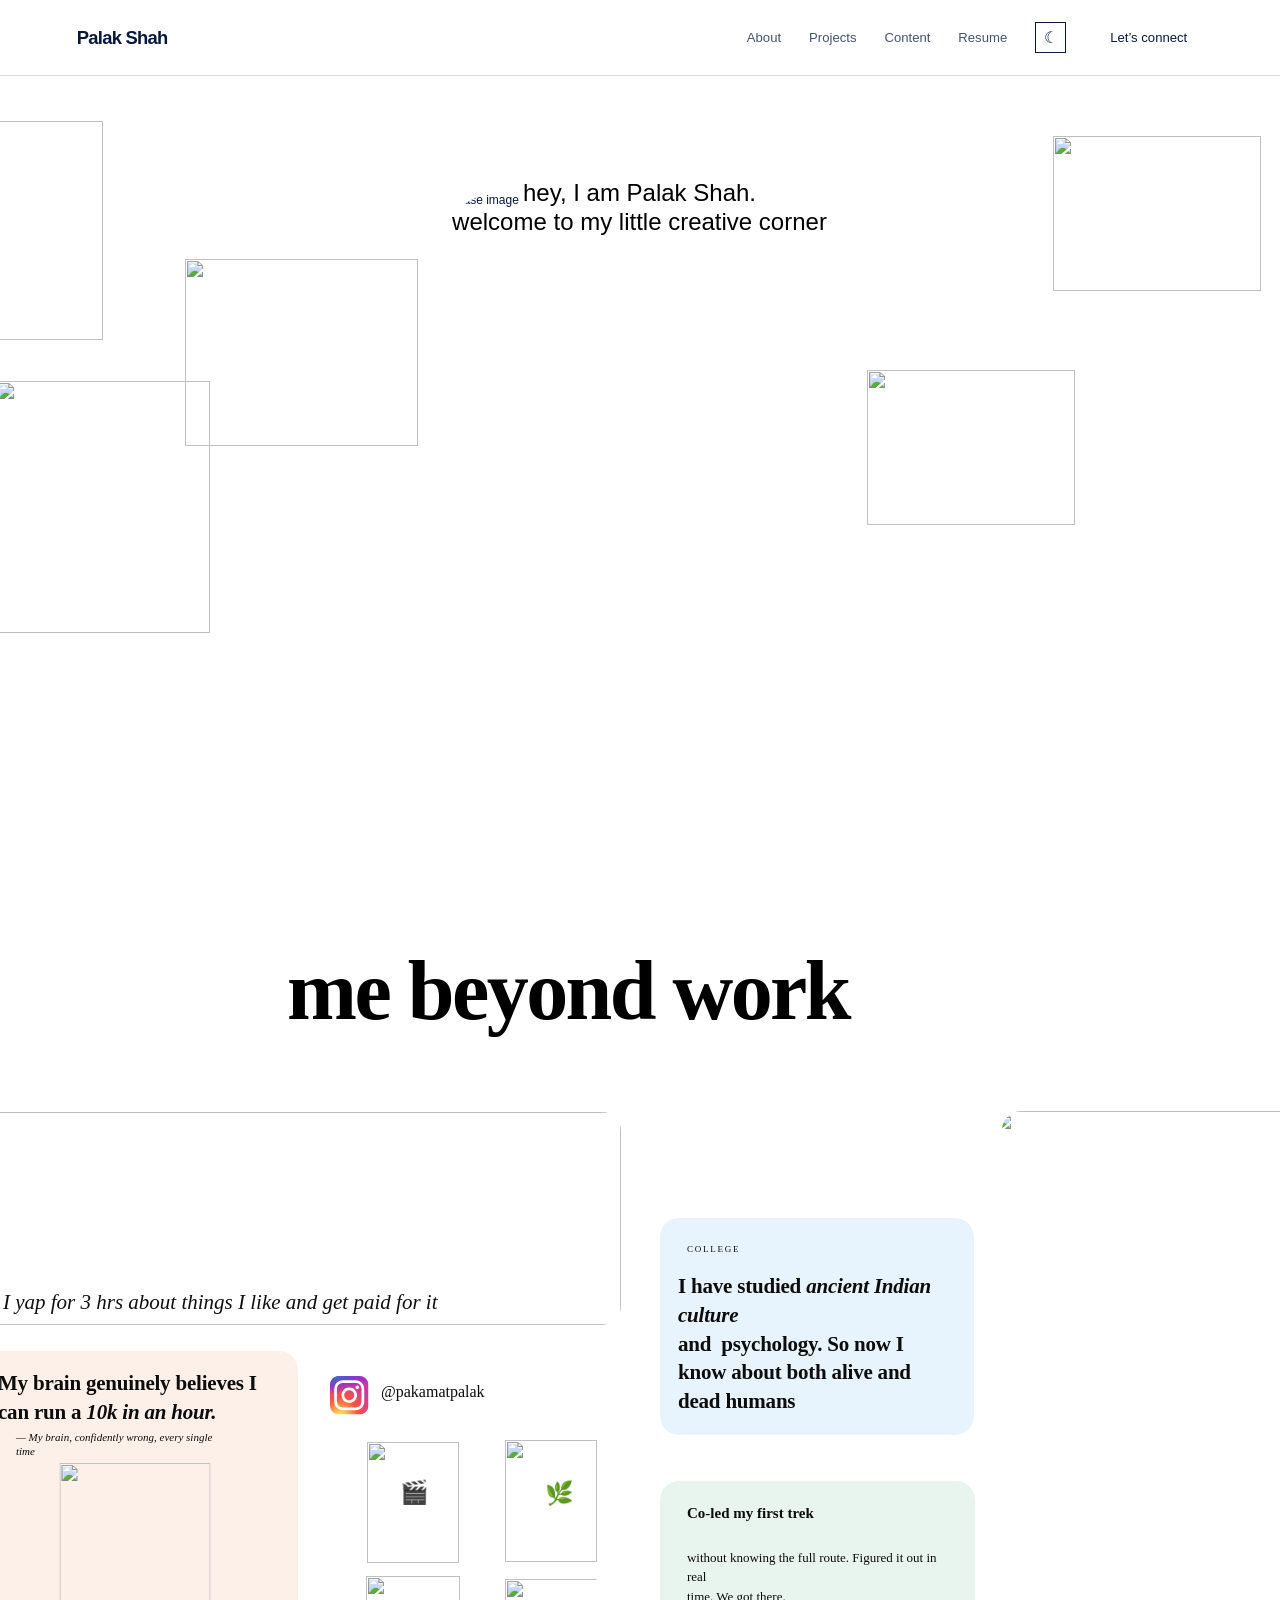
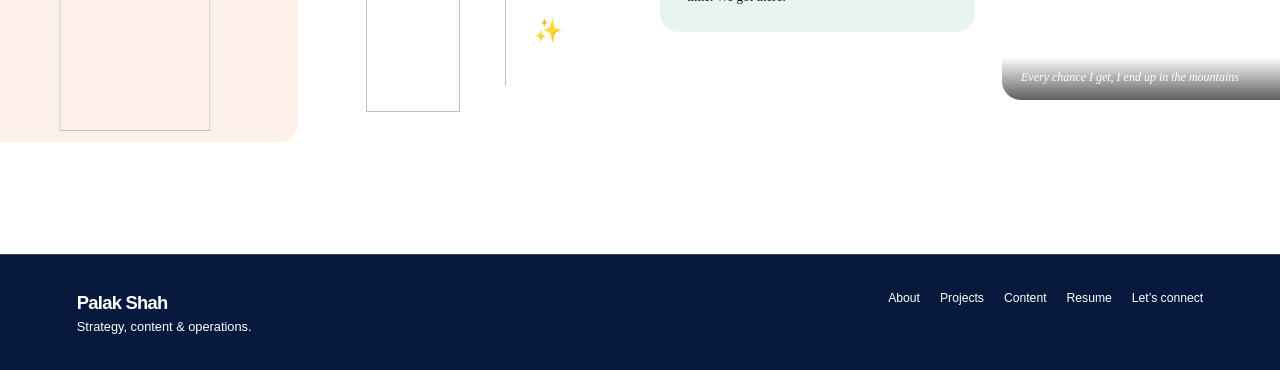
==== commit 43be1897: "Match About page shell and share its trailing-dot cursor across pages" ====
--- a/about.html
+++ b/about.html
@@ -623,8 +623,8 @@
     
     <!-- End of headEnd -->
 	
-<link rel="icon" type="image/svg+xml" href="favicon.svg"><script src="about-navigation.js"></script></head>
-<body>
+<link rel="icon" type="image/svg+xml" href="favicon.svg"><script src="about-navigation.js"></script><link rel="stylesheet" href="styles.css"><link rel="stylesheet" href="about-shell.css"></head>
+<body class="light-mode" data-page="about"><header class="site-header"><a class="wordmark" href="index.html">Palak Shah</a><nav class="desktop-nav" aria-label="Main navigation"><a href="about.html">About</a><a href="projects.html">Projects</a><a href="content.html">Content</a><a href="resume.html">Resume</a><button class="theme-toggle" type="button" aria-label="Switch to dark mode">☼</button><a class="nav-cta" href="contact.html">Let’s connect</a></nav><button class="menu-toggle" aria-label="Open navigation" aria-expanded="false">☰</button></header><div class="mobile-nav" aria-hidden="true"><a href="about.html">About</a><a href="projects.html">Projects</a><a href="content.html">Content</a><a href="resume.html">Resume</a><button class="theme-toggle mobile-theme" type="button">☼ &nbsp; Toggle mode</button><a href="contact.html">Let’s connect</a></div>
 	
 	<!-- Start of bodyStart -->
     
@@ -670,5 +670,5 @@
 	<!-- Start of bodyEnd -->
     
     <!-- End of bodyEnd -->
-</body>
+<footer class="footer section-dark"><div><a class="wordmark" href="index.html">Palak Shah</a><p>Strategy, content &amp; operations.</p></div><div class="footer-links"><a href="about.html">About</a><a href="projects.html">Projects</a><a href="content.html">Content</a><a href="resume.html">Resume</a><a href="contact.html">Let’s connect</a></div></footer><script src="app.js"></script><script src="cursor-trail.js"></script></body>
 </html>
--- a/styles.css
+++ b/styles.css
@@ -0,0 +1,228 @@
+:root{--navy:#071a3d;--blue:#2457ff;--white:#fff;--soft:#eaf0ff;--muted:#aab8d6;--ink:#0a0a0a;--line:rgba(7,26,61,.14);--sans:'DM Sans',Arial,sans-serif;--serif:'Playfair Display',Georgia,serif;--mono:'DM Mono',monospace}*{box-sizing:border-box}html{scroll-behavior:smooth}body{margin:0;color:var(--ink);font-family:var(--sans);background:var(--white);line-height:1.5}a{color:inherit;text-decoration:none}button{font:inherit;cursor:pointer}.section-dark{background:var(--navy);color:var(--white)}.section-blue{background:var(--blue);color:var(--white)}.section-light{background:var(--white);color:var(--navy)}.section-pad{padding:8rem max(6vw,32px)}.site-header{position:fixed;z-index:20;top:0;left:0;width:100%;height:76px;display:flex;align-items:center;justify-content:space-between;padding:0 max(6vw,32px);background:rgba(7,26,61,.92);backdrop-filter:blur(15px);color:var(--white);border-bottom:1px solid rgba(255,255,255,.12)}.wordmark{font-weight:700;letter-spacing:-.04em;font-size:1.15rem}.desktop-nav{display:flex;align-items:center;gap:28px;font-size:.82rem}.desktop-nav a:not(.nav-cta){opacity:.75}.desktop-nav a:hover,.desktop-nav a:not(.nav-cta):focus{opacity:1;color:#8fa8ff}.nav-cta{border:1px solid rgba(255,255,255,.6);padding:10px 15px}.menu-toggle{display:none;background:none;border:0;color:var(--white);font-size:1.35rem}.mobile-nav{display:none}.hero{min-height:780px;padding:170px max(6vw,32px) 100px;display:grid;grid-template-columns:1.04fr .96fr;align-items:center;gap:5vw;overflow:hidden}.eyebrow{font-family:var(--mono);font-size:.68rem;line-height:1.4;text-transform:uppercase;letter-spacing:.1em;margin:0 0 20px;color:var(--muted)}.eyebrow.blue{color:var(--blue)}h1,h2{font-family:var(--serif);font-weight:500;letter-spacing:-.055em;line-height:.98;margin:0}h1{font-size:clamp(3.3rem,6.4vw,7.2rem);max-width:850px}h1 em,h2 em{color:#8fa8ff;font-style:italic}.hero-sub{font-family:var(--serif);font-size:clamp(1.5rem,2.4vw,2.5rem);margin:18px 0 38px;color:#dce5ff}.button-row{display:flex;gap:12px;flex-wrap:wrap}.button{display:inline-flex;gap:16px;align-items:center;padding:14px 18px;border:1px solid var(--blue);font-size:.78rem;font-weight:600;transition:.25s}.button-primary{background:var(--blue);color:var(--white)}.button-primary:hover{background:#4c73ff;transform:translateY(-2px)}.button-ghost{border-color:rgba(255,255,255,.5);color:var(--white)}.button-ghost:hover{border-color:var(--white);transform:translateY(-2px)}.camera-portrait{height:500px;position:relative;background:#102a5e;border:1px solid #3155aa;overflow:hidden}.portrait-shape{position:absolute;width:62%;height:78%;left:20%;bottom:-16%;border-radius:50% 50% 10% 10%;background:#152e63;border:2px solid #486bd0}.portrait-shape:before{content:'';position:absolute;width:45%;height:32%;border-radius:50%;background:#132958;top:-17%;left:27%;border:2px solid #486bd0}.portrait-note{position:absolute;z-index:3;top:22px;left:24px;font-family:var(--mono);font-size:.58rem;letter-spacing:.1em;color:#8fa8ff}.portrait-note span{color:var(--white)}.camera{position:absolute;z-index:4;padding:12px 14px;border:1px solid #a4baff;background:#0c2150;box-shadow:7px 7px 0 var(--blue);font-family:var(--mono);font-size:.62rem;letter-spacing:.08em}.camera span{color:#8fa8ff}.camera-a{top:18%;right:7%;transform:rotate(9deg)}.camera-b{left:5%;bottom:18%;transform:rotate(-11deg)}.camera-c{right:4%;bottom:25%;transform:rotate(14deg)}.blue-orbit{position:absolute;inset:12%;border:1px solid var(--blue);border-radius:50%;transform:rotate(-22deg);opacity:.7}.section-heading{margin-bottom:50px}.section-heading h2{font-size:clamp(2.6rem,5vw,5.8rem);max-width:780px}.logo-grid{display:grid;grid-template-columns:repeat(5,1fr);border-top:1px solid var(--line);border-left:1px solid var(--line)}.logo-grid button{min-height:92px;background:var(--white);border:0;border-right:1px solid var(--line);border-bottom:1px solid var(--line);color:var(--navy);font-weight:700;letter-spacing:-.035em;font-size:1rem;transition:.2s}.logo-grid button:hover{background:var(--soft);color:var(--blue);transform:translate(-3px,-3px)}.about-preview{display:grid;grid-template-columns:.45fr 1.2fr;gap:5vw}.about-label{display:flex;justify-content:space-between}.outline-number{font-family:var(--serif);font-size:5rem;line-height:.7;color:transparent;-webkit-text-stroke:1px rgba(255,255,255,.5)}.about-copy{max-width:760px}.about-copy h2{font-size:clamp(3.5rem,7vw,7.8rem);margin-bottom:36px}.about-copy p{font-size:clamp(1.1rem,1.6vw,1.55rem);max-width:750px;line-height:1.35;color:#e9efff}.text-link{display:inline-block;margin-top:24px;padding-bottom:8px;border-bottom:1px solid currentColor;font-weight:600}.tool-grid{display:grid;grid-template-columns:repeat(4,1fr);border-top:1px solid var(--line);border-left:1px solid var(--line)}.tool-grid span{min-height:100px;display:flex;align-items:center;border-right:1px solid var(--line);border-bottom:1px solid var(--line);padding:18px;font-size:1rem;font-weight:600}.tool-grid span:hover{background:var(--soft);color:var(--blue)}.equipment{margin-top:65px}.equipment-list{display:flex;gap:12px;flex-wrap:wrap}.equipment-list span{border:1px solid var(--line);padding:13px 16px;font-weight:600}.equipment-list .favourite{border-color:var(--blue);color:var(--blue)}.equipment-list small{font-family:var(--mono);font-weight:400;font-size:.58rem;text-transform:uppercase;margin-left:8px}.split-heading{display:flex;justify-content:space-between;align-items:end;gap:40px}.section-intro{max-width:330px;color:#c5d2f1;margin:0 0 5px}.dark-text{color:#4e5b72}.category-grid{display:grid;grid-template-columns:repeat(3,1fr);border-top:1px solid rgba(255,255,255,.25);border-left:1px solid rgba(255,255,255,.25);margin-bottom:35px}.category-grid button{min-height:160px;padding:20px;text-align:left;color:var(--white);background:none;border:0;border-right:1px solid rgba(255,255,255,.25);border-bottom:1px solid rgba(255,255,255,.25);display:flex;flex-direction:column;justify-content:space-between}.category-grid button:hover,.category-grid button.active{background:var(--blue)}.category-grid span{font-family:var(--mono);font-size:.7rem;color:#8fa8ff}.category-grid strong{font-family:var(--serif);font-weight:500;font-size:1.55rem;line-height:1}.category-grid i{align-self:end;font-style:normal;font-size:1.4rem}.project-grid{display:grid;grid-template-columns:repeat(3,1fr);gap:14px}.project-card{min-height:320px;padding:20px;display:flex;flex-direction:column;justify-content:space-between;background:#102955;border:1px solid #2b4b8f;transition:.25s;cursor:pointer}.project-card:hover{transform:translateY(-6px);background:#173979;border-color:#7190ff}.project-card .card-top{display:flex;justify-content:space-between;gap:15px;color:#8fa8ff;font-family:var(--mono);font-size:.64rem;text-transform:uppercase}.project-card h3{font-family:var(--serif);font-size:2.25rem;line-height:.95;letter-spacing:-.05em;margin:30px 0 12px;font-weight:500}.project-card p{margin:0;color:#c5d2f1;font-size:.88rem;max-width:280px}.card-tools{margin-top:18px;color:#8fa8ff;font-family:var(--mono);font-size:.63rem}.filter-row{display:flex;gap:8px;flex-wrap:wrap;margin-bottom:28px}.filter-row button{background:none;border:1px solid var(--line);padding:9px 13px;font-size:.72rem;color:var(--navy)}.filter-row button.active,.filter-row button:hover{background:var(--blue);border-color:var(--blue);color:var(--white)}.content-grid{display:grid;grid-template-columns:repeat(3,1fr);gap:14px}.content-card{min-height:250px;padding:20px;border:1px solid var(--line);display:flex;flex-direction:column;justify-content:space-between;transition:.2s}.content-card:hover{background:var(--soft);transform:translateY(-4px)}.content-type{color:var(--blue);font-family:var(--mono);font-size:.64rem;text-transform:uppercase}.content-card h3{font-family:var(--serif);font-size:2rem;line-height:1;margin:14px 0}.content-card p{font-size:.86rem;color:#4e5b72;margin:0}.resume-lede{font-family:var(--serif);font-size:1.7rem;max-width:620px;margin:0 0 42px;color:#e2e9ff}.light-button{border-color:var(--white);background:var(--white);color:var(--navy)}.light-button:hover{background:var(--soft)}.highlights{display:grid;grid-template-columns:repeat(4,1fr);gap:12px;margin-bottom:75px}.highlights div{border-top:1px solid rgba(255,255,255,.4);padding-top:14px}.highlights strong{display:block;font-family:var(--serif);font-size:2.8rem;font-weight:500}.highlights span{font-family:var(--mono);font-size:.62rem;text-transform:uppercase;color:#b9c8eb}.timeline{border-top:1px solid rgba(255,255,255,.3)}.timeline-item{display:grid;grid-template-columns:80px 1fr 1.5fr;gap:30px;padding:28px 0;border-bottom:1px solid rgba(255,255,255,.3)}.timeline-date,.timeline-category{font-family:var(--mono);font-size:.63rem;text-transform:uppercase;color:#b9c8eb}.timeline-item h3{font-family:var(--serif);font-size:1.7rem;font-weight:500;line-height:1;margin:0 0 6px}.timeline-item p{margin:0;color:#cfdbf8;font-size:.88rem}.about-page-grid{display:grid;grid-template-columns:1fr 1fr;gap:8vw}.large-copy{font-family:var(--serif);font-size:clamp(2.2rem,4vw,4rem);line-height:1.05;letter-spacing:-.04em;margin-top:0}.about-page-grid>div>p:not(.large-copy){font-size:1.15rem;max-width:580px;color:#4e5b72}.fact-stack{border-top:1px solid var(--line)}.fact-stack div{display:grid;grid-template-columns:45px 1fr;gap:20px;padding:20px 0;border-bottom:1px solid var(--line)}.fact-stack span{font-family:var(--mono);color:var(--blue);font-size:.7rem}.fact-stack strong{font-family:var(--serif);font-size:1.35rem;line-height:1.1;font-weight:500}.contact{padding-top:10rem;padding-bottom:10rem}.contact h2{font-size:clamp(3.5rem,8vw,8.8rem);margin-bottom:30px}.contact>p:not(.eyebrow){font-size:1.2rem;max-width:500px;color:#cbd7f5;margin-bottom:35px}.contact-links{display:flex;gap:22px;flex-wrap:wrap;margin-top:75px;color:#a9b9df;font-family:var(--mono);font-size:.68rem}.contact-links a:hover{color:var(--white)}.footer{padding:34px max(6vw,32px);display:flex;justify-content:space-between;gap:30px;border-top:1px solid rgba(255,255,255,.15)}.footer p{color:var(--muted);font-size:.8rem}.footer-links{display:flex;gap:20px;align-items:start;font-size:.76rem;color:#c5d2f1}.footer-links a:hover{color:var(--white)}.modal{display:none;position:fixed;z-index:50;inset:0;background:rgba(2,8,22,.78);padding:6vw;overflow:auto}.modal.open{display:block}.modal-inner{position:relative;max-width:850px;margin:auto;background:var(--white);color:var(--navy);padding:7vw}.modal-close{position:absolute;right:22px;top:16px;background:none;border:0;font-size:2rem;color:var(--navy)}.modal-inner h2{font-size:clamp(3rem,7vw,6rem);margin-bottom:25px}.modal-inner>p:not(.eyebrow){font-size:1.2rem;max-width:650px;color:#4e5b72}.modal-meta{display:grid;grid-template-columns:1fr 1fr;gap:20px;border-top:1px solid var(--line);border-bottom:1px solid var(--line);padding:20px 0;margin:35px 0}.modal-meta span{display:block;font-family:var(--mono);font-size:.62rem;text-transform:uppercase;color:var(--blue);margin-bottom:8px}.modal-meta strong{font-size:.95rem}.modal-body{font-size:1rem;color:#4e5b72}.reveal{animation:rise .8s both}@keyframes rise{from{opacity:0;transform:translateY(20px)}to{opacity:1;transform:none}}@media(max-width:800px){.site-header{height:64px;padding:0 22px}.desktop-nav{display:none}.menu-toggle{display:block}.mobile-nav{position:fixed;z-index:19;top:64px;left:0;right:0;display:flex;flex-direction:column;padding:14px 22px 22px;background:var(--navy);color:var(--white);transform:translateY(-130%);transition:.3s;border-top:1px solid rgba(255,255,255,.12)}.mobile-nav.open{transform:none}.mobile-nav a{padding:14px 0;border-bottom:1px solid rgba(255,255,255,.16)}.section-pad{padding:5.5rem 22px}.hero{padding:130px 22px 70px;min-height:auto;grid-template-columns:1fr;gap:55px}.hero h1{font-size:clamp(3.1rem,14vw,5.5rem)}.camera-portrait{height:360px}.logo-grid{grid-template-columns:repeat(2,1fr)}.tool-grid{grid-template-columns:repeat(2,1fr)}.about-preview,.about-page-grid{grid-template-columns:1fr;gap:50px}.split-heading{display:block}.section-intro{margin-top:25px}.category-grid,.project-grid,.content-grid{grid-template-columns:1fr}.category-grid button{min-height:125px}.highlights{grid-template-columns:repeat(2,1fr);gap:28px}.timeline-item{grid-template-columns:1fr;gap:9px}.timeline-category{order:2}.timeline-item p{order:3}.footer{display:block}.footer-links{margin-top:30px;flex-wrap:wrap}.contact-links{margin-top:50px}.modal{padding:22px}.modal-inner{padding:65px 24px 35px}.modal-meta{grid-template-columns:1fr}.outline-number{font-size:3rem}}
+:root{--navy:#071a3d;--blue:var(--navy);--white:#fff;--soft:var(--white);--muted:#c9d0dc;--ink:var(--navy);--line:rgba(7,26,61,.18)}body.light-mode{--navy:#fff;--white:#071a3d;--muted:#071a3d;--ink:#071a3d;--line:rgba(7,26,61,.2);background:#fff;color:#071a3d}body.light-mode .section-dark{background:#fff;color:#071a3d}body.light-mode .section-blue{background:#071a3d;color:#fff}body.light-mode .section-light{background:#fff;color:#071a3d}body.light-mode .site-header{background:rgba(255,255,255,.94);color:#071a3d;border-bottom-color:rgba(7,26,61,.15)}body.light-mode .menu-toggle,body.light-mode .button-ghost{color:#071a3d}body.light-mode .button-ghost{border-color:#071a3d}body.light-mode .mobile-nav{background:#fff;color:#071a3d}.theme-toggle{border:1px solid currentColor;background:transparent;color:inherit;width:31px;height:31px;font-size:1rem;line-height:1}.section-blue .eyebrow.blue,.section-dark .eyebrow.blue{color:inherit}.logo-grid button:hover,.tool-grid span:hover{background:#071a3d;color:#fff}.category-grid button:hover,.category-grid button.active{background:#fff;color:#071a3d}.category-grid button:hover span,.category-grid button.active span{color:#071a3d}.button,.button-primary{border-color:#071a3d}.section-dark .button-primary,.section-blue .button-primary{background:#fff;color:#071a3d;border-color:#fff}.section-dark .button-primary:hover,.section-blue .button-primary:hover{background:#071a3d;color:#fff}.hero-sub{color:inherit}.camera-portrait{background:#071a3d;border-color:#fff}.portrait-shape{background:#071a3d;border-color:#fff}.portrait-shape:before{background:#071a3d;border-color:#fff}.camera{border-color:#fff;background:#071a3d;box-shadow:7px 7px 0 #fff}.blue-orbit{border-color:#fff}.section-dark .section-intro{color:#fff}.contact>p:not(.eyebrow){color:inherit}.modal{background:rgba(7,26,61,.78)}
+:root{--blue:#071a3d;--soft:#fff;--muted:rgba(255,255,255,.72)}h1 em,h2 em,.hero-sub,.portrait-note,.camera span,.eyebrow.blue,.text-link,.card-tools,.content-type,.modal-meta span,.favourite{color:inherit}.equipment-list .favourite{border-color:inherit}.desktop-nav a:hover,.desktop-nav a:not(.nav-cta):focus{color:inherit}.logo-grid button:hover,.tool-grid span:hover{color:#fff;background:#071a3d}.button-primary:hover{background:#fff;color:#071a3d}.mobile-theme{background:transparent;border:0;color:inherit;text-align:left;padding:14px 0;border-bottom:1px solid rgba(7,26,61,.25)}body.light-mode .mobile-theme{color:#071a3d}.footer,.site-header{border-color:rgba(255,255,255,.2)}body.light-mode .footer{background:#071a3d;color:#fff}
+:root{--logo-navy:#071a3d}.logo-grid button{display:flex;align-items:center;gap:12px;justify-content:flex-start;text-align:left}.logo-grid button img{width:30px;height:30px;object-fit:contain}.brand-mark,.brand-fallback{width:30px;height:30px;display:inline-flex;align-items:center;justify-content:center;border:1px solid currentColor;font-family:var(--mono);font-size:.58rem;letter-spacing:-.04em}.brand-wordmark{line-height:1.05}.logo-grid button:hover .brand-mark,.logo-grid button:hover .brand-fallback{background:#fff;color:#071a3d;border-color:#fff}
+:root{--tilt-border:rgba(7,26,61,.22)}.tool-logo{display:flex!important;align-items:center;gap:12px}.tool-logo img,.tool-fallback{width:30px;height:30px;object-fit:contain;display:inline-flex;align-items:center;justify-content:center;border:1px solid currentColor;font-family:var(--mono);font-size:.55rem;font-weight:500}.tool-logo strong{font-size:1rem}.media-grid{display:grid;grid-template-columns:repeat(3,1fr);gap:14px;margin-bottom:28px}.media-card{min-height:270px;background:var(--navy);border:1px solid var(--navy);overflow:hidden}.media-card iframe{width:100%;height:100%;min-height:270px;border:0}.media-placeholder{height:270px;padding:20px;color:var(--white);display:flex;flex-direction:column;justify-content:space-between;background:linear-gradient(135deg,#071a3d 0 52%,#fff 52% 54%,#071a3d 54%)}.media-placeholder span{font-family:var(--mono);font-size:.62rem;letter-spacing:.1em}.media-placeholder strong{font-family:var(--serif);font-size:2.1rem;font-weight:500}.media-placeholder small{font-size:.73rem;color:rgba(255,255,255,.7)}.fun-about-intro{display:grid;grid-template-columns:1.2fr .8fr;gap:6vw;align-items:end}.fun-about-intro .large-copy{margin-bottom:0}.fun-about-intro .large-copy em{font-style:italic}.fun-yap{font-family:var(--serif);font-size:clamp(1.6rem,2.4vw,2.6rem);line-height:1.05;max-width:370px;margin:0}.fun-facts{display:grid;grid-template-columns:repeat(3,1fr);gap:18px;margin-top:70px}.fun-card{min-height:245px;padding:25px;background:var(--white);color:var(--navy);border:1px solid var(--tilt-border);display:flex;flex-direction:column;justify-content:space-between;transition:.25s}.fun-card:hover{transform:rotate(0deg) translateY(-7px)!important;background:var(--navy);color:var(--white)}.fun-card span{font-family:var(--mono);font-size:.63rem;letter-spacing:.08em}.fun-card strong{font-family:var(--serif);font-size:1.8rem;line-height:1.02;font-weight:500}.fun-card p{font-size:.86rem;margin:0;opacity:.72}.tilt-left{transform:rotate(-2deg)}.tilt-right{transform:rotate(2deg)}.education-note{max-width:600px;border-top:1px solid var(--line);border-bottom:1px solid var(--line);margin-top:80px;padding:24px 0}.education-note h3{font-family:var(--serif);font-weight:500;font-size:2.5rem;margin:0 0 8px;letter-spacing:-.04em}.education-note>p:last-child{max-width:530px;margin:0;color:inherit}.beyond-work{display:flex;justify-content:space-between;align-items:end;gap:20px;margin-top:70px}.beyond-work>div{display:flex;gap:22px;font-size:2.2rem;filter:grayscale(1)}.beyond-work>div span:hover{filter:none;transform:translateY(-5px)}body.light-mode .fun-card{background:#071a3d;color:#fff;border-color:#071a3d}body.light-mode .fun-card:hover{background:#fff;color:#071a3d}@media(max-width:800px){.media-grid{grid-template-columns:1fr}.fun-about-intro{grid-template-columns:1fr;gap:25px}.fun-facts{grid-template-columns:1fr;margin-top:45px}.fun-card{min-height:210px}.beyond-work{display:block}.beyond-work>div{margin-top:25px}}
+:root{--logo-navy:#071a3d}.tool-logo img,.logo-grid button img{border:0!important;background:transparent;outline:0}.tool-logo img{width:30px;height:30px;object-fit:contain}.logo-grid button img{width:42px;height:42px;object-fit:contain}
+.media-card{min-height:0;background:var(--white);color:var(--navy);border:1px solid var(--navy);display:flex;flex-direction:column}.media-title{min-height:62px;padding:15px 16px;display:flex;align-items:center;font-family:var(--serif);font-size:1.3rem;line-height:1;border-bottom:1px solid var(--navy)}.media-frame{aspect-ratio:4/5;background:var(--navy);overflow:hidden}.media-card iframe{width:100%;height:100%;min-height:0;display:block;border:0}.media-placeholder{height:100%;min-height:0;padding:20px;color:var(--white);display:flex;flex-direction:column;justify-content:space-between}.media-placeholder small{font-size:.73rem;color:rgba(255,255,255,.7)}
+@media(min-width:1100px){.media-grid{grid-template-columns:repeat(4,1fr)}}
+.media-group-card{cursor:pointer}.media-group-card:hover{transform:translateY(-4px)}.media-group-preview{height:100%;padding:20px;color:var(--white);display:flex;flex-direction:column;justify-content:space-between;background:linear-gradient(135deg,#071a3d 0 52%,#fff 52% 54%,#071a3d 54%)}.media-group-preview span{font-family:var(--mono);font-size:.62rem;letter-spacing:.1em}.media-group-preview strong{font-family:var(--serif);font-size:1.8rem;font-weight:500}.media-group-preview small{font-size:.73rem;color:rgba(255,255,255,.7)}.media-episode-grid{display:grid;grid-template-columns:repeat(3,1fr);gap:14px}.media-episode-tile{background:var(--navy);color:var(--white);overflow:hidden}.media-episode-tile h3{font-family:var(--serif);font-size:1.15rem;font-weight:500;margin:0;padding:14px 15px;line-height:1}.media-episode-tile iframe{width:100%;aspect-ratio:4/5;display:block;border:0;overflow:hidden;scrollbar-width:none}.media-card iframe{overflow:hidden;scrollbar-width:none}@media(max-width:800px){.media-episode-grid{grid-template-columns:1fr}}
+.education-item+.education-item{border-top:1px solid var(--line);margin-top:24px;padding-top:24px}.education-meta{font-family:var(--mono);font-size:.68rem;text-transform:uppercase;letter-spacing:.04em;margin:0 0 12px;color:var(--blue)}.brand-work-list{display:grid;gap:0;border-top:1px solid var(--line);margin-top:35px}.brand-work-list article{padding:22px 0;border-bottom:1px solid var(--line)}.brand-work-list article>span{font-family:var(--mono);font-size:.65rem;text-transform:uppercase;color:var(--blue)}.brand-work-list h3{font-family:var(--serif);font-size:2rem;font-weight:500;line-height:1;margin:8px 0}.brand-work-list p{margin:0;color:#4e5b72;font-size:.9rem}.media-group-preview[style]{background-size:cover;background-position:center}
+.hero-portrait-image{position:absolute;z-index:3;left:50%;bottom:0;height:96%;max-width:100%;transform:translateX(-50%);object-fit:contain;object-position:center bottom}
+@media(min-width:801px){.hero{height:100svh;min-height:0;padding-top:110px;padding-bottom:50px;align-items:center}}
+body.light-mode .filter-row button{color:#071a3d;border-color:rgba(7,26,61,.2)}body.light-mode .filter-row button.active,body.light-mode .filter-row button:hover{color:#fff;background:#071a3d;border-color:#071a3d}body.light-mode .project-card{color:#fff}
+.section-pad{padding-top:6rem;padding-bottom:6rem}.section-heading{margin-bottom:34px}.hero-copy,.camera-portrait{transform:translateY(-20px)}.hero h1{font-size:clamp(2.8rem,4.7vw,5.4rem);max-width:720px}.hero-sub{margin-bottom:28px}.contact{padding-top:7rem;padding-bottom:7rem}
+@media(max-width:800px){.section-pad{padding-top:4.5rem;padding-bottom:4.5rem}.hero-copy,.camera-portrait{transform:none}.hero h1{font-size:clamp(2.8rem,12vw,4.8rem)}.section-heading{margin-bottom:28px}}
+.project-card.has-project-image{padding-top:0;overflow:hidden}.project-card-image{height:125px;margin:0 -20px 18px;background-size:cover;background-position:center}.modal-gallery{margin:28px 0}.modal-gallery-grid{display:grid;grid-template-columns:repeat(3,1fr);gap:12px}.modal-gallery-grid img{display:block;width:100%;aspect-ratio:1;object-fit:cover;border:1px solid var(--line)}
+@media(max-width:800px){.modal-gallery-grid{grid-template-columns:1fr 1fr}.project-card-image{height:150px}}
+.category-grid button,.category-grid button:first-child{background:#102955;color:#fff}.category-grid button span,.category-grid button strong,.category-grid button i{color:inherit}.category-grid button:hover,.category-grid button.active,.category-grid button:first-child:hover,.category-grid button:first-child.active{background:#071a3d;color:#fff}.category-grid button:first-child{background:#102955}
+body.light-mode .category-grid button,body.light-mode .category-grid button:first-child{background:#f5f7fb;color:#071a3d;border-color:rgba(7,26,61,.18)}body.light-mode .category-grid button:hover,body.light-mode .category-grid button.active,body.light-mode .category-grid button:first-child:hover,body.light-mode .category-grid button:first-child.active{background:#071a3d;color:#fff}
+.category-grid{margin-bottom:16px}body.light-mode .logo-grid button{color:#071a3d}body.light-mode .logo-grid button .brand-wordmark{color:#071a3d}body.light-mode .logo-grid button:hover .brand-wordmark{color:#fff}
+.see-all-button{display:block;margin:28px auto 0;padding:13px 18px;border:1px solid currentColor;background:transparent;color:inherit;font-size:.75rem;font-weight:700;cursor:pointer;transition:.2s}.see-all-button:hover{background:#071a3d;color:#fff;transform:translateY(-2px)}body.light-mode .projects .see-all-button{color:#071a3d;border-color:#071a3d}body.light-mode .projects .see-all-button:hover{background:#071a3d;color:#fff}body.light-mode .content-section .see-all-button{color:#071a3d;border-color:#071a3d}
+.category-grid button:first-child{background:radial-gradient(circle at 82% 18%,rgba(255,255,255,.2),transparent 26%),linear-gradient(135deg,#183b78,#071a3d)}.category-grid button:first-child:hover,.category-grid button:first-child.active{background:radial-gradient(circle at 82% 18%,rgba(255,255,255,.2),transparent 26%),linear-gradient(135deg,#2457ff,#071a3d)}.logo-grid button{display:flex;flex-direction:column;align-items:flex-start;justify-content:space-between;gap:16px;padding:18px;min-height:120px;text-align:left;background:linear-gradient(145deg,#fff,#f5f7fb)}.logo-grid button img{width:auto;max-width:145px;height:34px;object-fit:contain;object-position:left center}.logo-grid button .brand-wordmark{font-family:var(--serif);font-size:1.12rem;line-height:1;color:var(--navy)}.logo-grid button:hover{background:#071a3d}.logo-grid button:hover .brand-wordmark{color:#fff}.media-frame iframe{display:block;overflow:hidden;scrollbar-width:none}
+.project-card[data-project="1"] .project-card-image{background-size:contain;background-repeat:no-repeat;background-color:#fff}
+.modal-embed-grid iframe{display:block;width:100%;aspect-ratio:9/16;border:1px solid var(--line);background:#071a3d}
+ .project-card-logo{height:64px;margin:0 0 12px;display:flex;align-items:flex-start;justify-content:flex-start}.project-card-logo img{max-width:150px;height:52px;object-fit:contain;object-position:left center;filter:none}.project-card.has-project-logo .card-top{margin-top:2px}@media(max-width:800px){.project-card-logo{height:58px}.project-card-logo img{max-width:135px;height:46px}}
+ .project-case-study{max-width:980px}.case-study-meta{grid-template-columns:repeat(3,1fr);margin-bottom:28px}.case-study-nav{display:flex;gap:9px;flex-wrap:wrap;border-bottom:1px solid var(--line);padding:0 0 24px;margin-bottom:50px}.case-study-nav a{font-family:var(--mono);font-size:.62rem;text-transform:uppercase;color:#4e5b72;border:1px solid var(--line);padding:9px 11px}.case-study-nav a:hover{background:var(--navy);color:var(--white)}.case-study-section{padding:42px 0;border-bottom:1px solid var(--line);scroll-margin-top:30px}.case-study-kicker{display:block;font-family:var(--mono);font-size:.63rem;color:var(--blue);letter-spacing:.08em;margin-bottom:14px}.case-study-section h3{font-family:var(--serif);font-size:clamp(2.2rem,4vw,4rem);line-height:1;margin:0 0 18px;font-weight:500;letter-spacing:-.04em}.case-study-section>p{max-width:690px;font-size:1.08rem;line-height:1.55;color:#4e5b72;margin:0}.case-study-disciplines{border-top:1px solid var(--line);margin-top:28px;padding-top:16px;display:grid;grid-template-columns:180px 1fr;gap:20px}.case-study-disciplines span{font-family:var(--mono);font-size:.63rem;text-transform:uppercase;color:var(--blue)}.case-study-disciplines strong{font-size:.95rem}.case-study-section:last-child{border-bottom:0}.case-study-section:last-child h3{max-width:740px}.case-study-section .modal-gallery{margin-top:28px}.case-study-section .text-link{margin-top:22px}@media(max-width:800px){.case-study-meta{grid-template-columns:1fr}.case-study-nav{display:grid;grid-template-columns:1fr 1fr}.case-study-nav a{font-size:.56rem}.case-study-section{padding:32px 0}.case-study-disciplines{grid-template-columns:1fr;gap:8px}}
+ .home-marquee{overflow:hidden;background:#071a3d;color:#fff;border-top:1px solid rgba(255,255,255,.25);border-bottom:1px solid rgba(255,255,255,.25);white-space:nowrap;font-family:var(--mono);font-size:.72rem;letter-spacing:.08em}.home-marquee div{display:inline-block;padding:18px 0;animation:marquee 28s linear infinite}@keyframes marquee{from{transform:translateX(0)}to{transform:translateX(-50%)}}.page-hero{min-height:560px;padding-top:170px;display:flex;flex-direction:column;justify-content:center}.page-hero h1{font-size:clamp(4rem,9vw,9rem);max-width:900px}.page-hero-copy{font-family:var(--serif);font-size:clamp(1.3rem,2.2vw,2rem);max-width:650px;margin:36px 0 0;color:#dce5ff}.page-hero .split-heading{width:100%}.independent-list{padding-top:70px}.contact-page{min-height:calc(100vh - 76px);padding-top:170px;display:flex;flex-direction:column;justify-content:center}.contact-page h1{font-size:clamp(3.8rem,8vw,8rem)}.contact-page>p:not(.eyebrow){font-size:1.2rem;max-width:540px;color:#cbd7f5;margin:30px 0 35px}.section-blue .page-hero-copy{color:#fff}@media(max-width:800px){.page-hero{min-height:500px;padding-top:130px}.page-hero h1{font-size:clamp(3.6rem,16vw,6.5rem)}.independent-list{padding-top:55px}.contact-page{min-height:calc(100vh - 64px);padding-top:130px}.contact-page h1{font-size:clamp(3.3rem,14vw,5.5rem)}}
+body[data-page="home"] .projects,body[data-page="home"] .content-section,body[data-page="home"] .resume-section,body[data-page="home"] .contact{display:none}.home-work-preview{padding-top:6rem;padding-bottom:6rem}.home-preview-grid{display:grid;grid-template-columns:repeat(4,1fr);gap:14px}.home-preview-card{min-height:250px;padding:22px;border:1px solid var(--line);display:flex;flex-direction:column;justify-content:space-between;transition:.2s}.home-preview-card:hover{background:var(--navy);color:var(--white);transform:translateY(-5px)}.home-preview-card span{font-family:var(--mono);font-size:.62rem;color:var(--blue)}.home-preview-card:hover span{color:#fff}.home-preview-card strong{font-family:var(--serif);font-size:2rem;font-weight:500;line-height:1}.home-preview-card p{font-size:.84rem;color:#4e5b72;margin:20px 0 0}.home-preview-card:hover p{color:#dce5ff}@media(max-width:800px){.home-preview-grid{grid-template-columns:1fr 1fr}.home-preview-card{min-height:210px}.home-work-preview{padding-top:5rem;padding-bottom:5rem}}@media(max-width:520px){.home-preview-grid{grid-template-columns:1fr}}
+/* Toolkit and brand logo refinements */
+.logo-grid button{min-height:88px;padding:12px;align-items:center;justify-content:center}.logo-grid button .brand-wordmark{display:none}.logo-grid button img{max-width:150px;height:38px}.toolkit-columns{display:grid;grid-template-columns:1fr 1fr;gap:32px}.toolkit-columns>div>.eyebrow{margin-bottom:12px}.skill-grid,.tool-grid{grid-template-columns:repeat(3,1fr)}.skill-grid{display:grid;border-top:1px solid var(--line);border-left:1px solid var(--line)}.skill-grid span{min-height:70px;display:flex;align-items:center;padding:12px;border-right:1px solid var(--line);border-bottom:1px solid var(--line);font-size:.82rem;font-weight:600}.tool-grid span{min-height:70px;padding:12px;gap:9px;font-size:.82rem}.tool-grid span img{width:24px;height:24px}.tool-grid span strong{font-size:.78rem}.equipment{display:none}@media(max-width:800px){.toolkit-columns{grid-template-columns:1fr;gap:38px}.skill-grid,.tool-grid{grid-template-columns:repeat(2,1fr)}.logo-grid button{min-height:78px}.logo-grid button img{max-width:125px;height:32px}}
+/* Categorised skills and expertise */
+.expertise-grid{display:grid;grid-template-columns:repeat(3,1fr);gap:34px;border-top:1px solid var(--line);margin-bottom:70px}.expertise-grid article{padding:24px 0;border-bottom:1px solid var(--line)}.expertise-number{font-family:var(--mono);font-size:.65rem;color:var(--blue)}.expertise-grid h3{font-family:var(--serif);font-weight:500;font-size:2.1rem;line-height:1;margin:38px 0 15px}.expertise-grid p{font-size:.9rem;line-height:1.45;color:#4e5b72;max-width:270px;min-height:54px}.expertise-grid ul{list-style:none;padding:0;margin:25px 0 0;border-top:1px solid var(--line)}.expertise-grid li{padding:10px 0;border-bottom:1px solid var(--line);font-family:var(--mono);font-size:.64rem;text-transform:uppercase}.tools-block{border-top:1px solid var(--line);padding-top:28px}.tools-block>.eyebrow{margin-bottom:14px}.tools-block .tool-grid{grid-template-columns:repeat(4,1fr);border-top:1px solid var(--line);border-left:1px solid var(--line)}.tools-block .tool-grid span{min-height:66px;padding:11px}.tools-block .tool-grid span strong{font-size:.76rem}@media(max-width:800px){.expertise-grid{grid-template-columns:1fr;gap:0;margin-bottom:50px}.expertise-grid article{padding:22px 0}.expertise-grid h3{margin-top:22px}.expertise-grid p{min-height:0}.tools-block .tool-grid{grid-template-columns:repeat(2,1fr)}}
+/* Compact skill chips */
+.expertise-grid ul{border:0;display:flex;flex-wrap:wrap;gap:8px;margin-top:25px}.expertise-grid li{border:1px solid var(--line);padding:8px 10px;font-family:var(--mono);font-size:.58rem;line-height:1.2;text-transform:uppercase}.expertise-grid li:hover{background:var(--navy);color:var(--white);border-color:var(--navy)}
+/* Resume page layout */
+.resume-profile{display:grid;grid-template-columns:minmax(260px,380px) 1fr;gap:7vw;align-items:center;padding-top:150px;padding-bottom:85px}.resume-profile-photo{height:430px;background:var(--navy);overflow:hidden;border:1px solid var(--navy)}.resume-profile-photo img{width:100%;height:100%;object-fit:cover;object-position:center top}.resume-profile h1{font-size:clamp(4rem,8vw,8rem);color:var(--navy)}.resume-role{font-family:var(--mono);font-size:.72rem;text-transform:uppercase;letter-spacing:.08em;color:var(--blue);margin:18px 0 28px}.resume-intro{font-family:var(--serif);font-size:clamp(1.35rem,2.2vw,2.1rem);line-height:1.18;max-width:660px;margin:0 0 32px}.resume-body{display:grid;grid-template-columns:minmax(0,1.55fr) minmax(280px,.75fr);gap:7vw;padding-top:80px}.resume-section-title{font-family:var(--serif);font-size:clamp(2.3rem,4vw,4.2rem);font-weight:500;line-height:1;letter-spacing:-.04em;margin:0 0 32px}.resume-main .timeline{border-top:1px solid var(--line)}.resume-main .timeline-item{grid-template-columns:95px 1fr;gap:24px;padding:24px 0;border-bottom:1px solid var(--line)}.resume-main .timeline-item p{grid-column:2;color:#4e5b72;max-width:650px}.resume-side{border-left:1px solid var(--line);padding-left:34px}.resume-skill-groups{border-top:1px solid var(--line)}.resume-skill-groups>div{padding:18px 0;border-bottom:1px solid var(--line)}.resume-skill-groups strong{font-family:var(--mono);font-size:.62rem;color:var(--blue);letter-spacing:.06em}.resume-skill-groups p,.resume-tools>p:last-child{font-size:.9rem;line-height:1.55;color:#4e5b72;margin:10px 0 0}.resume-education{margin-top:80px}.education-list{border-top:1px solid var(--line)}.education-row{display:grid;grid-template-columns:95px 1fr;gap:24px;padding:24px 0;border-bottom:1px solid var(--line)}.education-row h3{font-family:var(--serif);font-size:1.55rem;font-weight:500;line-height:1;margin:0 0 8px}.education-row p{font-size:.88rem;color:#4e5b72;margin:12px 0 0}.resume-tools{margin-top:65px;padding-top:28px;border-top:1px solid var(--line)}@media(max-width:800px){.resume-profile{grid-template-columns:1fr;gap:38px;padding-top:120px}.resume-profile-photo{height:360px;max-width:420px}.resume-body{grid-template-columns:1fr;gap:65px;padding-top:55px}.resume-side{border-left:0;border-top:1px solid var(--line);padding:50px 0 0}.resume-main .timeline-item,.education-row{grid-template-columns:1fr;gap:8px}.resume-main .timeline-item p{grid-column:auto}.resume-education{margin-top:55px}}
+.resume-profile-photo img{object-fit:contain;background:#071a3d}.resume-tools>p:last-child span{display:block;padding:8px 0;border-bottom:1px solid var(--line);font-size:.82rem}.resume-tools>p:last-child span:first-child{border-top:1px solid var(--line)}
+body[data-page="home"] .contact{display:block}body[data-page="home"] #toolkit{padding-top:4.5rem;padding-bottom:4.5rem}
+body[data-page="home"] .contact{position:relative;overflow:hidden;display:grid;grid-template-columns:minmax(0,1fr) minmax(300px, .72fr);gap:7vw;isolation:isolate}.contact-main{position:relative;z-index:2}.contact-side-links{position:relative;z-index:2;display:flex;flex-direction:column;gap:20px;align-self:start;padding-top:8px;font-family:var(--sans);font-size:clamp(1.25rem,2.2vw,2.2rem);line-height:1.08}.contact-side-links a{color:var(--white);transition:opacity .2s,transform .2s}.contact-side-links a:hover{opacity:.72;transform:translateX(-6px)}.contact-side-links span{color:#aab8d6}.contact-doodles{position:absolute;z-index:1;left:0;right:0;bottom:-1px;height:38%;background:url('footer-doodles.png') center bottom/cover no-repeat;opacity:.86;pointer-events:none}.contact-main .contact-links{position:relative;z-index:2}.contact-main .button-row,.contact-main h2,.contact-main>p{position:relative;z-index:2}@media(max-width:800px){body[data-page="home"] .contact{display:block}.contact-side-links{margin-top:58px;font-size:1.25rem}.contact-doodles{height:27%;background-size:auto 100%;background-position:center bottom}.contact{padding-bottom:7rem}}
+body.light-mode[data-page="home"] .contact{background:#071a3d;color:#fff}body.light-mode[data-page="home"] .contact .contact-side-links span,body.light-mode[data-page="home"] .contact .contact-links{color:#aab8d6}
+body[data-page="home"] .contact{min-height:720px;padding-bottom:13rem}.contact-doodles{height:25%;background-size:100% auto;background-position:center bottom;opacity:.62}.contact-side-links{max-width:540px;padding-right:2vw}.contact-side-links a{position:relative}.contact-side-links a:focus-visible{outline:2px solid var(--white);outline-offset:6px}@media(max-width:800px){body[data-page="home"] .contact{min-height:760px;padding-bottom:11rem}.contact-doodles{height:19%;background-size:auto 100%}.contact-side-links{max-width:none;padding-right:0}}
+body[data-page="home"] .about-page{display:none}.about-full{padding-top:150px}.about-full-hero{display:grid;grid-template-columns:minmax(280px,.72fr) minmax(0,1.28fr);gap:7vw;align-items:center}.about-photo-frame{min-height:520px;background:#071a3d;border:1px solid #071a3d;display:flex;align-items:flex-end;justify-content:center;overflow:hidden}.about-photo-frame img{width:100%;height:100%;object-fit:contain;object-position:center bottom}.about-full-intro .large-copy{margin:0 0 32px;font-size:clamp(3rem,6vw,7rem)}.about-full-intro .fun-yap{max-width:430px}.about-content-link{display:inline-flex;gap:14px;margin-top:58px;border-bottom:1px solid currentColor;padding-bottom:8px;font-weight:600}.about-reference-footer{padding:7rem max(6vw,32px) 2rem}.about-footer-heading{display:flex;justify-content:space-between;align-items:end;gap:40px}.about-footer-heading h2{font-size:clamp(3.3rem,8vw,8rem)}.about-footer-heading>h2{font-size:clamp(2.5rem,5vw,5rem);text-align:right}.about-social-links{display:grid;grid-template-columns:repeat(2,1fr);gap:18px 5vw;margin:90px 0 100px;margin-left:auto;max-width:680px;font-size:clamp(1.1rem,2vw,2rem)}.about-social-links a{color:#aab8d6}.about-social-links a:hover{color:#fff}.about-footer-nav{display:flex;justify-content:flex-end;gap:28px;padding-top:24px;border-top:1px solid rgba(255,255,255,.2);font-family:var(--mono);font-size:.7rem;letter-spacing:.08em}.about-footer-nav a:hover{color:#aab8d6}@media(max-width:800px){.about-full{padding-top:110px}.about-full-hero{grid-template-columns:1fr;gap:40px}.about-photo-frame{min-height:400px}.about-full-intro .large-copy{font-size:clamp(3rem,14vw,5.2rem)}.about-reference-footer{padding-top:5rem}.about-footer-heading{display:block}.about-footer-heading>h2{text-align:left;margin-top:45px}.about-social-links{grid-template-columns:1fr;margin:60px 0}.about-footer-nav{justify-content:flex-start;flex-wrap:wrap;gap:18px}}
+body.light-mode .about-reference-footer{background:#071a3d;color:#fff}
+.fun-card:hover{transform:rotate(0deg) translateY(-7px) scale(1.05)!important}.about-playground{display:flex;align-items:center;justify-content:space-between;gap:30px;margin-top:76px;padding:28px 32px;background:#071a3d;color:#fff;overflow:hidden}.about-playground h3{font-family:var(--serif);font-size:clamp(2rem,4vw,4rem);font-weight:500;line-height:1;margin:0 0 10px}.about-playground p:not(.eyebrow){margin:0;color:#dce5ff}.playground-orb{width:92px;height:92px;border:0;border-radius:50%;background:#2457ff;color:#fff;font-size:2.2rem;display:grid;place-items:center;animation:aboutRotate 2s ease forwards;transition:transform .25s,background .25s}.playground-orb:hover{transform:scale(1.05)}@keyframes aboutRotate{from{transform:rotate(0deg)}to{transform:rotate(90deg)}}@media(max-width:800px){.about-playground{align-items:flex-start;padding:24px;flex-direction:column}.playground-orb{align-self:flex-end;width:76px;height:76px}}
+
+/* Content clarity and interaction repairs; retain the existing visual system. */
+.founder-note{display:block;font-family:var(--sans);font-size:.78rem;letter-spacing:0;margin-top:10px;font-weight:400}
+.media-context{padding:16px;background:#fff;color:#071a3d}.media-context p{font-size:.86rem;line-height:1.55;margin:0 0 10px}.media-context .text-link{font-size:.8rem}
+.media-group-preview,.media-placeholder{color:#fff!important}.media-group-preview strong{color:#fff}.media-group-preview small,.media-placeholder small{color:#fff}
+.media-card,.content-card{scroll-margin-top:100px}.resume-side .tool-grid{grid-template-columns:1fr}.resume-side .tool-logo{padding:10px 0}
+[role="button"]{cursor:pointer}[role="button"]:focus-visible,button:focus-visible,a:focus-visible{outline:3px solid currentColor;outline-offset:4px}
+body:not(.light-mode) .tool-logo img{filter:brightness(0) invert(1)}.tool-logo:hover img{filter:brightness(0) invert(1)}
+body.light-mode .section-dark .section-intro{color:#071a3d}.mobile-theme{width:auto;height:auto;min-height:44px}
+@media(prefers-reduced-motion:reduce){*,*::before,*::after{animation:none!important;transition:none!important;scroll-behavior:auto!important}.observe{opacity:1!important;transform:none!important}}
+
+body[data-page="home"] .projects{display:block}
+body.light-mode[data-page="home"] .contact .contact-side-links a{color:#fff}
+body.light-mode[data-page="home"] .contact .contact-side-links span{color:#fff}
+body.light-mode .logo-grid button{background:#fff}body.light-mode .logo-grid button:hover{background:#fff;outline:1px solid #071a3d}
+.brand-work-list button.text-link{color:inherit;background:transparent;border:0;font:inherit;cursor:pointer}
+
+/* Compact homepage contact and requested logo refinements. */
+body[data-page="home"] #contact{
+  min-height:0;
+  padding-top:56px;
+  padding-bottom:100px;
+  grid-template-columns:minmax(0,1.2fr) minmax(300px,1fr);
+  gap:5vw;
+  align-items:center;
+}
+body[data-page="home"] #contact h2{
+  font-size:clamp(2.6rem,4.2vw,4.5rem);
+  line-height:1.05;
+  margin-bottom:22px;
+}
+body[data-page="home"] #contact .contact-main>p{
+  font-size:1rem;
+  line-height:1.55;
+  max-width:500px;
+  margin:0 0 24px;
+}
+body[data-page="home"] #contact .button-row{margin-top:0}
+body[data-page="home"] #contact .contact-side-links{
+  align-self:center;
+  justify-self:end;
+  align-items:flex-end;
+  width:100%;
+  max-width:490px;
+  padding:0;
+  gap:20px;
+  text-align:right;
+  font-size:clamp(1.05rem,1.55vw,1.5rem);
+  line-height:1.35;
+}
+body[data-page="home"] #contact .contact-doodles{height:72px}
+#toolkit .tools-block{border-top:0}
+#brand-grid button[data-brand="The LIT School"] img{
+  width:72px;
+  height:72px;
+  max-width:100%;
+  object-position:center;
+}
+#brand-grid button[data-brand="The LIT School"]{padding:8px}
+@media(max-width:800px){
+  body[data-page="home"] #contact{padding-top:32px;padding-bottom:64px;min-height:0}
+  body[data-page="home"] #contact h2{font-size:clamp(2rem,6.5vw,3.2rem);margin-bottom:16px}
+  body[data-page="home"] #contact .contact-main>p{font-size:.92rem;line-height:1.45;margin-bottom:18px}
+  body[data-page="home"] #contact .contact-side-links{margin-top:28px;gap:12px;font-size:1rem;max-width:none}
+  body[data-page="home"] #contact .contact-doodles{height:40px}
+  #brand-grid button[data-brand="The LIT School"] img{width:62px;height:62px}
+}
+
+/* Resume legibility and a consistent text column for tools with or without logos. */
+body.light-mode[data-page="resume"] .timeline-date,
+body.light-mode[data-page="resume"] .timeline-category{color:#071a3d;opacity:1}
+.tool-grid .tool-logo{
+  display:grid!important;
+  grid-template-columns:24px minmax(0,1fr);
+  column-gap:9px;
+  align-items:center;
+}
+.tool-grid .tool-logo>img{grid-column:1;grid-row:1;width:24px;height:24px}
+.tool-grid .tool-logo>strong{grid-column:2;grid-row:1;min-width:0}
+
+/* Explicit resume surfaces prevent the inherited navy/white variables from reversing contrast. */
+body[data-page="resume"]{
+  --resume-surface:#071a3d;
+  --resume-text:#fff;
+  --resume-secondary:#dce5f5;
+  --resume-border:rgba(255,255,255,.25);
+  --resume-button-bg:#fff;
+  --resume-button-text:#071a3d;
+}
+body.light-mode[data-page="resume"]{
+  --resume-surface:#fff;
+  --resume-text:#071a3d;
+  --resume-secondary:#334563;
+  --resume-border:rgba(7,26,61,.2);
+  --resume-button-bg:#071a3d;
+  --resume-button-text:#fff;
+}
+body[data-page="resume"] .resume-profile,
+body[data-page="resume"] .resume-body{
+  background:var(--resume-surface);
+  color:var(--resume-text);
+  --line:var(--resume-border);
+}
+body[data-page="resume"] .resume-profile h1,
+body[data-page="resume"] .resume-role,
+body[data-page="resume"] .resume-section-title,
+body[data-page="resume"] .resume-skill-groups strong,
+body[data-page="resume"] .resume-tools .tool-logo{color:var(--resume-text)}
+body[data-page="resume"] .timeline-date,
+body[data-page="resume"] .timeline-category,
+body[data-page="resume"] .resume-main .timeline-item p,
+body[data-page="resume"] .resume-skill-groups p,
+body[data-page="resume"] .education-row p{color:var(--resume-secondary)}
+body[data-page="resume"] .resume-profile .button-primary{
+  background:var(--resume-button-bg);
+  color:var(--resume-button-text);
+  border:1px solid var(--resume-button-bg);
+}
+body[data-page="resume"] .resume-profile .button-primary:hover,
+body[data-page="resume"] .resume-profile .button-primary:focus-visible{
+  background:var(--resume-surface);
+  color:var(--resume-text);
+  border-color:var(--resume-text);
+}
+body[data-page="resume"] .resume-tools .tool-grid{
+  border:0;
+  grid-template-columns:1fr;
+  gap:0;
+}
+body[data-page="resume"] .resume-tools .tool-logo{
+  border:0;
+  box-shadow:none;
+  background:transparent;
+  min-height:46px;
+  padding:9px 0;
+  grid-template-columns:24px minmax(0,1fr);
+  column-gap:14px;
+}
+body[data-page="resume"] .resume-tools .tool-logo strong{font-size:.85rem;line-height:1.4}
+body.light-mode[data-page="resume"] .resume-tools .tool-logo img{filter:none}
+body:not(.light-mode)[data-page="resume"] .resume-tools .tool-logo img{filter:brightness(0) invert(1)}
+/* The shared footer always uses a navy surface, in either page theme. */
+body .footer{background:#071a3d;color:#fff}
+body .footer p,body .footer .footer-links,body .footer .footer-links a:hover{color:#fff;opacity:1}
+/* Preserve the illustration's full proportions at every viewport width. */
+body[data-page="home"] #contact{
+  --contact-art-height:10.693359375vw;
+  padding-bottom:calc(var(--contact-art-height) + 28px);
+}
+body[data-page="home"] #contact .contact-doodles{
+  left:0;
+  right:0;
+  bottom:0;
+  height:auto;
+  aspect-ratio:2048 / 219;
+  background:none;
+  opacity:.8;
+  mix-blend-mode:screen;
+}
+body[data-page="home"] #contact .contact-doodles img{
+  display:block;
+  width:100%;
+  height:auto;
+  max-width:none;
+}
+@media(max-width:800px){
+  body[data-page="home"] #contact{padding-bottom:calc(var(--contact-art-height) + 24px)}
+}
+
+/* Keep project metadata side by side at every viewport width. */
+.project-case-study .case-study-meta{display:grid;grid-template-columns:repeat(3,minmax(0,1fr));gap:clamp(10px,2vw,24px)}
+.case-study-meta>div{min-width:0;overflow-wrap:anywhere}
+.case-study-section[hidden],.case-study-nav a[hidden]{display:none}
+#modal-project-link:empty{display:none}
+#modal-project-link:not(:empty){margin:0 0 24px}
+@media(max-width:480px){.case-study-meta strong{font-size:.8rem}.case-study-meta span{font-size:.6rem}}
+
+.project-work-photos,.project-work-videos{display:grid;grid-template-columns:repeat(2,minmax(0,1fr));gap:20px;margin:20px 0}.project-work-photos img{display:block;width:100%;height:auto;border-radius:4px}.project-work-videos article{min-width:0}.project-work-videos h4{margin:0 0 12px}.project-work-videos iframe{display:block;width:100%;height:560px;border:0;background:#fff}.project-work-videos .text-link{display:inline-block;margin-top:12px}.work-pending{color:inherit;opacity:.75}@media(max-width:600px){.project-work-photos,.project-work-videos{grid-template-columns:1fr}}
+
+body.light-mode[data-page="content"] .page-hero .page-hero-copy{color:#334563;opacity:1}
+
+.hero-portrait-label{position:absolute;z-index:4;top:22px;left:20px;max-width:calc(100% - 40px);padding:9px 13px;background:#fff;color:#071a3d;border:1px solid #071a3d;font-family:var(--mono);font-size:clamp(.65rem,1.1vw,.8rem);letter-spacing:.04em;line-height:1.4;transform:rotate(-3deg)}
+
+.resume-download-actions{display:flex;align-items:center;flex-wrap:wrap;gap:18px}.resume-download-actions .text-link{color:inherit}
--- a/about-shell.css
+++ b/about-shell.css
@@ -0,0 +1,11 @@
+/* Change only the page shell; retain the original Framer content and interactions. */
+body[data-page="about"]{background:#071a3d!important}body.light-mode[data-page="about"]{background:#fff!important}
+#main .framer-xx8p7p,#main .framer-13zmu8g-container,#main .framer-g9imqp,#main .framer-3ph58w{display:none!important}
+#main [data-layout-template]>[data-framer-background-image-wrapper],#main [data-framer-root]>[data-framer-background-image-wrapper]{display:none!important}
+#main [data-layout-template]{padding-top:100px!important;background:transparent!important;min-height:0!important}
+#main [data-framer-name="hero"]{margin-top:0}
+body[data-page="about"] .site-header,body[data-page="about"] .mobile-nav,body[data-page="about"] .footer{font-family:var(--sans);line-height:1.5}
+body[data-page="about"] .site-header{z-index:10000}
+body[data-page="about"] .footer{position:relative;z-index:2}
+body[data-page="about"]:not(.light-mode) #main .framer-bfgzl6 p,body[data-page="about"]:not(.light-mode) #main [data-framer-name^="Heading 1"] p{color:white!important;--framer-text-color:#fff!important}
+body[data-page="about"]>canvas:not(#portfolio-trail){display:none!important}
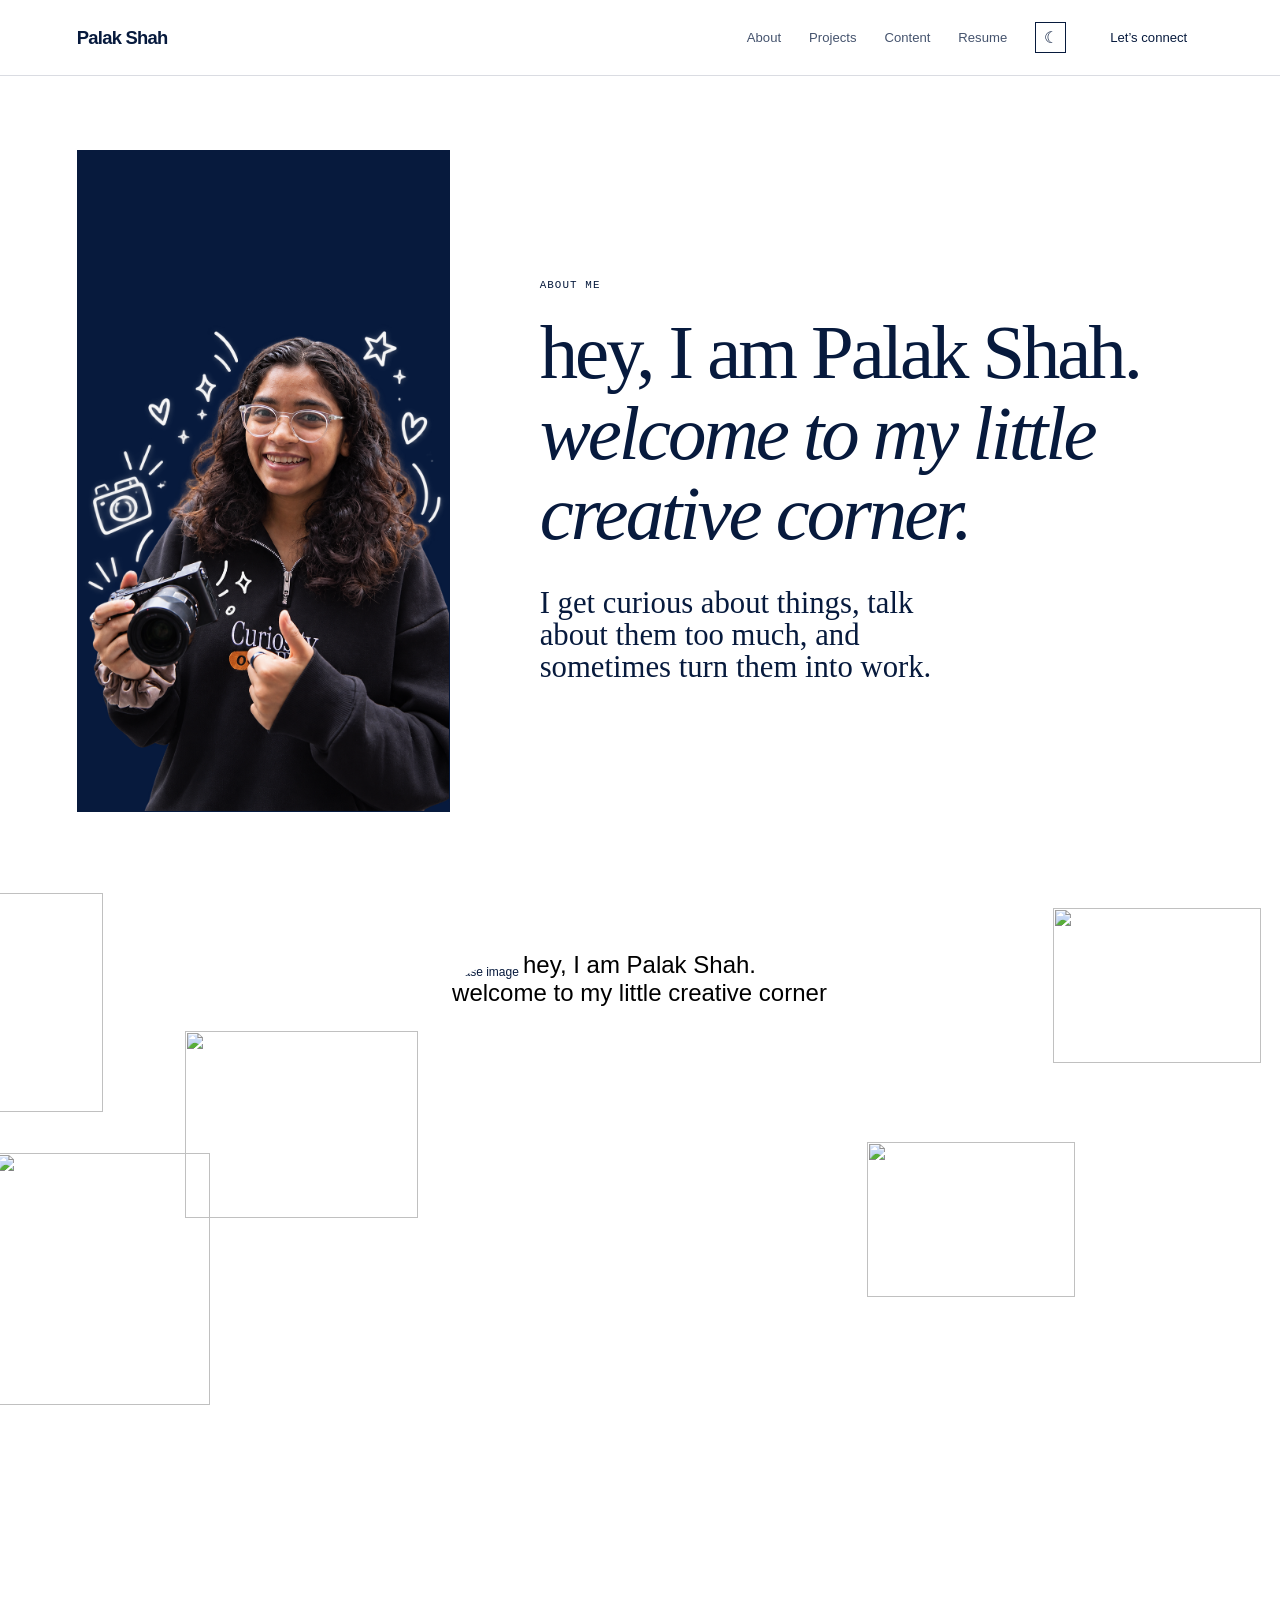
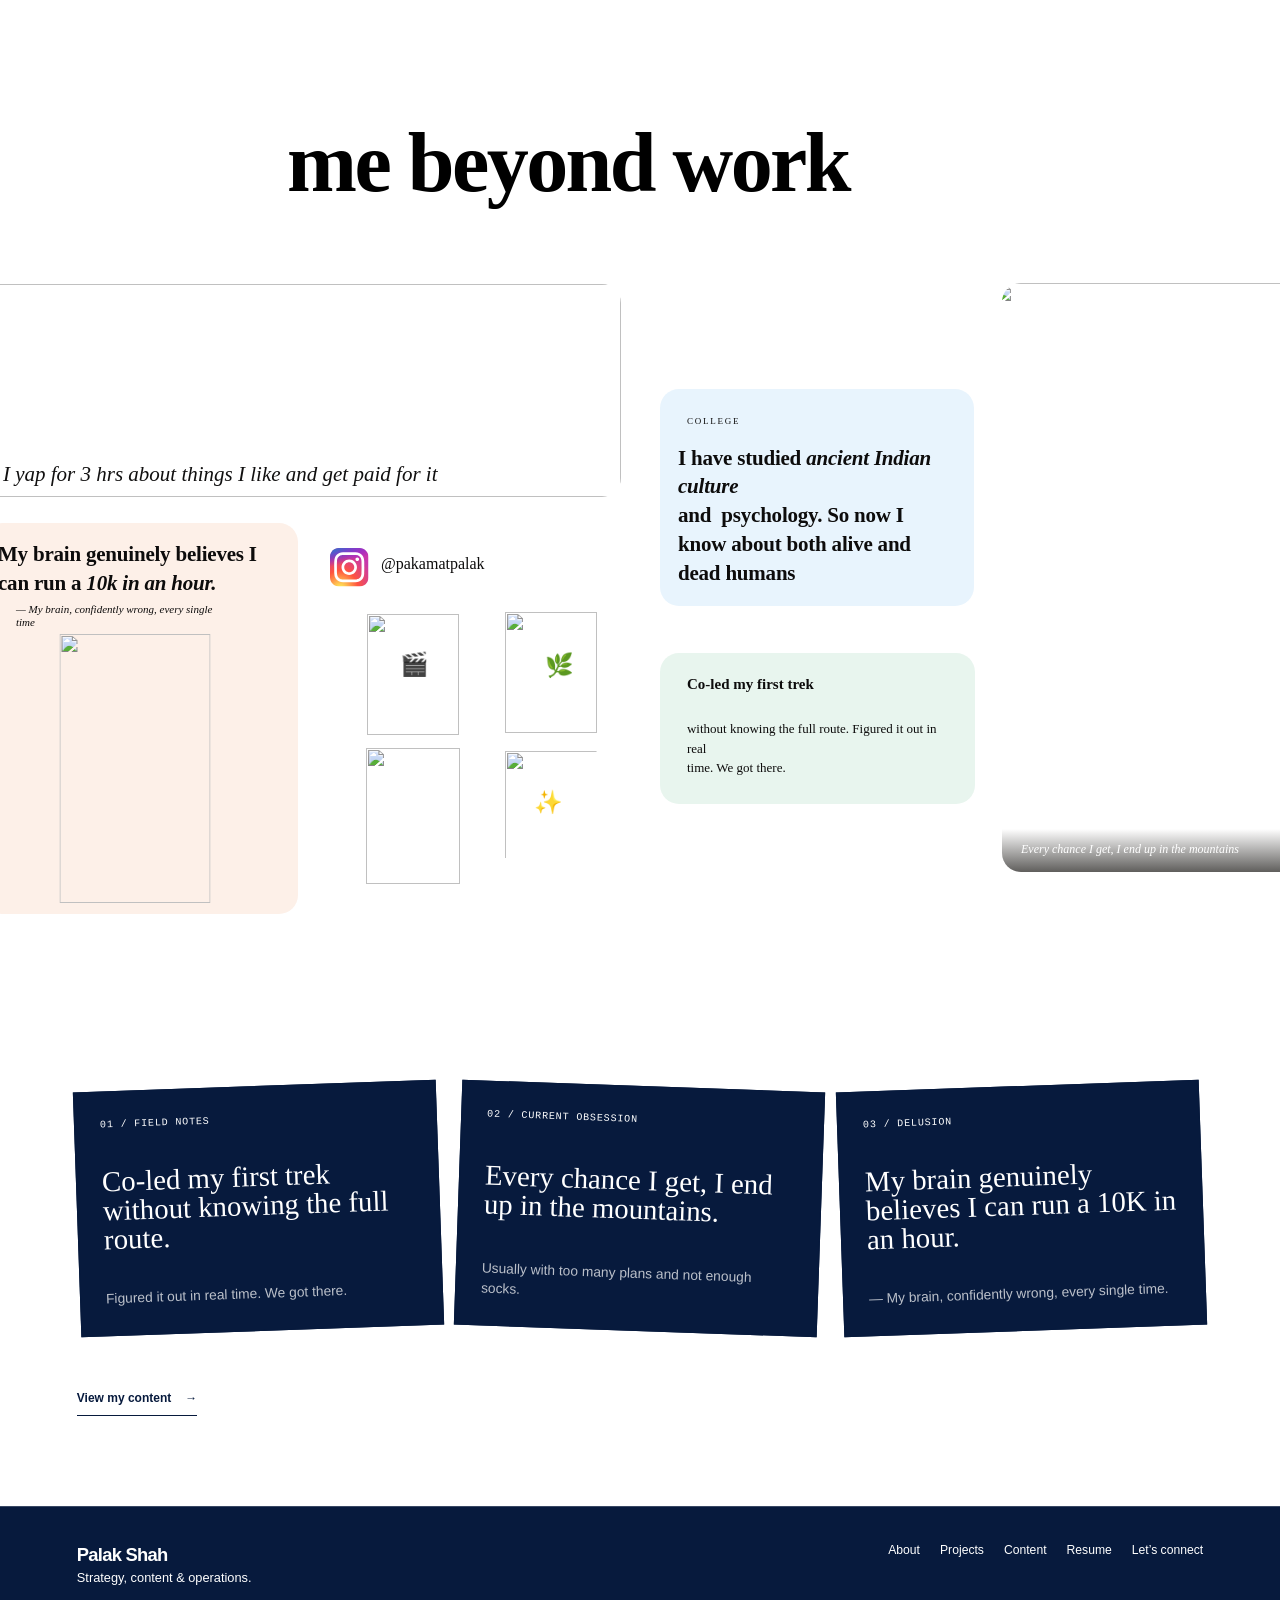
==== commit c9e2f7bd: "Restore original About introduction and three cards around interactive sections" ====
--- a/about.html
+++ b/about.html
@@ -632,7 +632,11 @@
 
 <!-- End Google Tag Manager (noscript) --><!-- SnippetEnd: bSXan7FzX --><!-- End of bodyStart -->
 	
-	<div id="main" data-framer-hydrate-v2="{&quot;routeId&quot;:&quot;GqYTKOx6p&quot;,&quot;localeId&quot;:&quot;default&quot;,&quot;breakpoints&quot;:[{&quot;hash&quot;:&quot;85nlej&quot;},{&quot;hash&quot;:&quot;1otn2de&quot;}]}" data-framer-ssr-released-at="2026-09-21T12:14:33.815Z" data-framer-page-optimized-at="2026-09-21T20:25:58.188Z" data-framer-generated-page><!--$--><style data-framer-html-style>:root body { background: none; }</style><div class="framer-crat7 framer-BWiua framer-1otn2de" data-layout-template="true" style="min-height:100vh;width:auto"><div style="position:absolute;border-radius:inherit;corner-shape:inherit;top:0;right:0;bottom:0;left:0" data-framer-background-image-wrapper="true"><img decoding="async" width="1080" height="1920" sizes="100vw" srcset="https://framerusercontent.com/images/1aeNskIWro5aUjpRFWaJQJ3Aw2o.png?scale-down-to=1024&amp;width=1080&amp;height=1920 576w,https://framerusercontent.com/images/1aeNskIWro5aUjpRFWaJQJ3Aw2o.png?width=1080&amp;height=1920 1080w" src="https://framerusercontent.com/images/1aeNskIWro5aUjpRFWaJQJ3Aw2o.png?width=1080&amp;height=1920" alt style="display:block;width:100%;height:100%;border-radius:inherit;corner-shape:inherit;object-position:center;object-fit:cover"></div><div class="framer-13zmu8g-container"><div class="framer-5ikl2 framer-5xj13x framer-v-5xj13x" data-framer-name="Desktop / Tab" style="background-color:rgba(0, 0, 0, 0);height:100%;width:100%;border-bottom-left-radius:46px;border-bottom-right-radius:46px;border-top-left-radius:46px;border-top-right-radius:46px;opacity:0.99"><!--$--><a class="framer-prkp1z framer-13nh8h5" data-framer-name="Nav Link 01" style="background-color:rgba(255, 255, 255, 0);border-bottom-left-radius:18px;border-bottom-right-radius:18px;border-top-left-radius:18px;border-top-right-radius:18px"><div class="framer-lvkzg2-container"><!--$--><span class="framer-cqnhx framer-1f55oty framer-v-1f55oty framer-pyb6le" data-framer-name="Variant 1" href="./" data-nested-link="true" role="link" tabindex="0" style="background-color:rgb(0, 0, 0);height:100%;width:100%;border-bottom-left-radius:22px;border-bottom-right-radius:22px;border-top-left-radius:22px;border-top-right-radius:22px"><div class="framer-1jd76fn" data-framer-name="Label" data-framer-component-type="RichTextContainer" style="--extracted-r6o4lv:rgb(255, 255, 255);transform:none"><p dir="auto" class="framer-text" style="--framer-text-color:var(--extracted-r6o4lv, rgb(255, 255, 255))">Palak Shah</p></div></span><!--/$--></div></a><!--/$--><!--$--><div class="framer-12hpoua-container"><div class="framer-dHQFR framer-qxt2ne framer-v-qxt2ne" data-framer-name="Desktop / Tab" style="background-color:rgb(0, 0, 0);width:100%;border-bottom-left-radius:22px;border-bottom-right-radius:22px;border-top-left-radius:22px;border-top-right-radius:22px"><div class="framer-mregsq-container" data-framer-name="Nav Link 01" name="Nav Link 01"><!--$--><a name="Nav Link 01" class="framer-W4zK8 framer-1v3p46u framer-v-1v3p46u framer-1a5evk6" data-framer-name="Desktop" data-highlight="true" href="./about-me" data-framer-page-link-current="true" tabindex="0" style="background-color:rgba(255, 255, 255, 0);border-bottom-left-radius:18px;border-bottom-right-radius:18px;border-top-left-radius:18px;border-top-right-radius:18px"><div class="framer-6ydgq1" data-framer-name="Label" data-framer-component-type="RichTextContainer" style="--extracted-r6o4lv:var(--variable-reference-S1zJpuczE-c2XD6dxpo);--variable-reference-S1zJpuczE-c2XD6dxpo:rgb(255, 255, 255);transform:none"><p dir="auto" class="framer-text" style="--framer-text-color:var(--extracted-r6o4lv, var(--variable-reference-S1zJpuczE-c2XD6dxpo))">About</p></div></a><!--/$--></div><div class="framer-12lebhb-container" data-framer-name="Nav Link 03" name="Nav Link 03"><!--$--><a name="Nav Link 03" class="framer-W4zK8 framer-1v3p46u framer-v-1v3p46u framer-1a5evk6" data-framer-name="Desktop" data-highlight="true" href="./research" tabindex="0" style="background-color:rgba(255, 255, 255, 0);border-bottom-left-radius:18px;border-bottom-right-radius:18px;border-top-left-radius:18px;border-top-right-radius:18px"><div class="framer-6ydgq1" data-framer-name="Label" data-framer-component-type="RichTextContainer" style="--extracted-r6o4lv:var(--variable-reference-S1zJpuczE-c2XD6dxpo);--variable-reference-S1zJpuczE-c2XD6dxpo:rgb(255, 255, 255);transform:none"><p dir="auto" class="framer-text" style="--framer-text-color:var(--extracted-r6o4lv, var(--variable-reference-S1zJpuczE-c2XD6dxpo))">Projects</p></div></a><!--/$--></div><div class="framer-1j04ptd-container" data-framer-name="Nav Link 02" name="Nav Link 02"><!--$--><a name="Nav Link 02" class="framer-W4zK8 framer-1v3p46u framer-v-1v3p46u framer-1a5evk6" data-framer-name="Desktop" data-highlight="true" href="./content-page" tabindex="0" style="background-color:rgba(255, 255, 255, 0);border-bottom-left-radius:18px;border-bottom-right-radius:18px;border-top-left-radius:18px;border-top-right-radius:18px"><div class="framer-6ydgq1" data-framer-name="Label" data-framer-component-type="RichTextContainer" style="--extracted-r6o4lv:var(--variable-reference-S1zJpuczE-c2XD6dxpo);--variable-reference-S1zJpuczE-c2XD6dxpo:rgb(255, 255, 255);transform:none"><p dir="auto" class="framer-text" style="--framer-text-color:var(--extracted-r6o4lv, var(--variable-reference-S1zJpuczE-c2XD6dxpo))">Content</p></div></a><!--/$--></div><div class="framer-1a4wnse-container" data-framer-name="Nav Link 04" name="Nav Link 04"><!--$--><a name="Nav Link 04" class="framer-W4zK8 framer-1v3p46u framer-v-1v3p46u framer-1a5evk6" data-framer-name="Desktop" data-highlight="true" href="./resume" tabindex="0" style="background-color:rgba(255, 255, 255, 0);border-bottom-left-radius:18px;border-bottom-right-radius:18px;border-top-left-radius:18px;border-top-right-radius:18px"><div class="framer-6ydgq1" data-framer-name="Label" data-framer-component-type="RichTextContainer" style="--extracted-r6o4lv:var(--variable-reference-S1zJpuczE-c2XD6dxpo);--variable-reference-S1zJpuczE-c2XD6dxpo:rgb(255, 255, 255);transform:none"><p dir="auto" class="framer-text" style="--framer-text-color:var(--extracted-r6o4lv, var(--variable-reference-S1zJpuczE-c2XD6dxpo))">Resume</p></div></a><!--/$--></div></div></div><!--/$--><div class="framer-1r63hgs-container"><div class="framer-rXIEh framer-1fzlcjy framer-v-1fzlcjy" data-framer-name="Dark" data-highlight="true"><button class="framer-9mj9e5" data-framer-name="Pill" data-highlight="true" data-reset="button" tabindex="0" style="--border-bottom-width:0px;--border-color:rgba(0, 0, 0, 0);--border-left-width:0px;--border-right-width:0px;--border-style:solid;--border-top-width:0px;background:linear-gradient(120deg, rgb(0, 0, 0) 0%, rgb(0, 0, 0) 25%, rgb(0, 0, 0) 50%, rgb(0, 0, 0) 75%, rgb(0, 0, 0) 100%);background-color:rgb(0, 0, 0);border-bottom-left-radius:100px;border-bottom-right-radius:100px;border-top-left-radius:100px;border-top-right-radius:100px;box-shadow:none;transform:none"><div class="framer-9untca" data-framer-component-type="RichTextContainer" style="--extracted-r6o4lv:rgb(255, 255, 255);transform:none"><p dir="auto" class="framer-text" style="--font-selector:SW50ZXItU2VtaUJvbGQ=;--framer-font-weight:600;--framer-text-color:var(--extracted-r6o4lv, rgb(255, 255, 255))">Get in touch</p></div><svg class="framer-rjFuH framer-1puzu2" role="presentation" viewBox="0 0 24 24" style="--1m973uw:rgb(255, 255, 255);--js9iwy:2;transform:none"><use href="#4024583230"/></svg></button></div></div></div></div><style data-framer-html-style>html body { background: none; }</style><div data-framer-root class="framer-phb9z framer-85nlej" style="min-height:100vh;width:auto;display:contents"><div style="position:absolute;border-radius:inherit;corner-shape:inherit;top:0;right:0;bottom:0;left:0" data-framer-background-image-wrapper="true"><img decoding="async" width="736" height="1308" sizes="100vw" srcset="https://framerusercontent.com/images/8QAKGfTRNerQoYYbbBSZWVJlR8.jpg?scale-down-to=1024&amp;width=736&amp;height=1308 576w,https://framerusercontent.com/images/8QAKGfTRNerQoYYbbBSZWVJlR8.jpg?width=736&amp;height=1308 736w" src="https://framerusercontent.com/images/8QAKGfTRNerQoYYbbBSZWVJlR8.jpg?width=736&amp;height=1308" alt style="display:block;width:100%;height:100%;border-radius:inherit;corner-shape:inherit;object-position:center;object-fit:cover"></div><div class="framer-1fcmqg8" data-framer-name="hero"><div class="framer-6mardn-container" data-framer-name="book pop" name="book pop" draggable="false" tabindex="0" style="will-change:transform;opacity:1;transform:none;-webkit-touch-callout:none;-webkit-user-select:none;user-select:none;touch-action:none"><div name="book pop" class="framer-ELdMd framer-19suhpx framer-v-19suhpx" data-framer-name="Variant 1" style="height:100%;width:100%;transform:none"><div style="position:absolute;border-radius:inherit;corner-shape:inherit;top:0;right:0;bottom:0;left:0" data-framer-background-image-wrapper="true"><img decoding="async" width="671" height="637" sizes="233px" srcset="https://framerusercontent.com/images/s9TaEkNN96ksoTsumLvhbv9eyTM.png?scale-down-to=512&amp;width=671&amp;height=637 512w,https://framerusercontent.com/images/s9TaEkNN96ksoTsumLvhbv9eyTM.png?width=671&amp;height=637 671w" src="https://framerusercontent.com/images/s9TaEkNN96ksoTsumLvhbv9eyTM.png?width=671&amp;height=637" alt style="display:block;width:100%;height:100%;border-radius:inherit;corner-shape:inherit;object-position:center;object-fit:cover"></div></div></div><div class="framer-1b2ax68-container" draggable="false" tabindex="0" style="opacity:1;transform:none;-webkit-touch-callout:none;-webkit-user-select:none;user-select:none;touch-action:none"><div class="framer-eKo3F framer-1r2f8in framer-v-1r2f8in" data-framer-name="Variant 1" style="height:100%;width:100%"><div style="position:absolute;border-radius:inherit;corner-shape:inherit;top:0;right:0;bottom:0;left:0" data-framer-background-image-wrapper="true"><img decoding="async" width="639" height="874" sizes="152px" srcset="https://framerusercontent.com/images/ObBg0bDJEPNDTiMyg1qLBZo5JLY.png?width=639&amp;height=874 639w" src="https://framerusercontent.com/images/ObBg0bDJEPNDTiMyg1qLBZo5JLY.png?width=639&amp;height=874" alt style="display:block;width:100%;height:100%;border-radius:inherit;corner-shape:inherit;object-position:center;object-fit:contain"></div></div></div><div class="framer-1uhnyet-container" draggable="false" tabindex="0" style="opacity:1;transform:none;-webkit-touch-callout:none;-webkit-user-select:none;user-select:none;touch-action:none"><div class="framer-A5N8r framer-o2dh9i framer-v-o2dh9i" data-framer-name="Variant 1" style="height:100%;width:100%;opacity:1;transform:none"><div style="position:absolute;border-radius:inherit;corner-shape:inherit;top:0;right:0;bottom:0;left:0" data-framer-background-image-wrapper="true"><img decoding="async" width="893" height="623" sizes="208px" srcset="https://framerusercontent.com/images/DNrr5A7B18TPOsJntYN3v3zqYLY.png?scale-down-to=512&amp;width=893&amp;height=623 512w,https://framerusercontent.com/images/DNrr5A7B18TPOsJntYN3v3zqYLY.png?width=893&amp;height=623 893w" src="https://framerusercontent.com/images/DNrr5A7B18TPOsJntYN3v3zqYLY.png?width=893&amp;height=623" alt style="display:block;width:100%;height:100%;border-radius:inherit;corner-shape:inherit;object-position:center;object-fit:cover"></div></div></div><div class="framer-179u57v-container" draggable="false" tabindex="0" style="opacity:1;transform:none;-webkit-touch-callout:none;-webkit-user-select:none;user-select:none;touch-action:none"><div class="framer-IZR9k framer-kaykqh framer-v-kaykqh" data-framer-name="Variant 1" style="height:100%;width:100%;transform:none"><div style="position:absolute;border-radius:inherit;corner-shape:inherit;top:0;right:0;bottom:0;left:0" data-framer-background-image-wrapper="true"><img decoding="async" width="738" height="511" sizes="208px" srcset="https://framerusercontent.com/images/HdbSMZ1HiVae1MMMo0Ytqv61w.png?scale-down-to=512&amp;width=738&amp;height=511 512w,https://framerusercontent.com/images/HdbSMZ1HiVae1MMMo0Ytqv61w.png?width=738&amp;height=511 738w" src="https://framerusercontent.com/images/HdbSMZ1HiVae1MMMo0Ytqv61w.png?width=738&amp;height=511" alt style="display:block;width:100%;height:100%;border-radius:inherit;corner-shape:inherit;object-position:center;object-fit:cover"></div></div></div><div class="framer-zbiggz-container" draggable="false" tabindex="0" style="opacity:1;transform:none;-webkit-touch-callout:none;-webkit-user-select:none;user-select:none;touch-action:none"><div class="framer-bdoTa framer-5g7ohk framer-v-5g7ohk" data-framer-name="Variant 1" style="height:100%;width:100%"><div style="position:absolute;border-radius:inherit;corner-shape:inherit;top:0;right:0;bottom:0;left:0" data-framer-background-image-wrapper="true"><img decoding="async" width="423" height="585" sizes="214px" srcset="https://framerusercontent.com/images/p9Tm2k96rxU63skSMWk2s5lzla4.png?width=423&amp;height=585 423w" src="https://framerusercontent.com/images/p9Tm2k96rxU63skSMWk2s5lzla4.png?width=423&amp;height=585" alt style="display:block;width:100%;height:100%;border-radius:inherit;corner-shape:inherit;object-position:center;object-fit:contain"></div></div></div><div class="framer-th3ylw-container"><!--$--><div style="width:100%;height:100%;position:relative;display:flex;align-items:center;justify-content:center;border-radius:64px;overflow:clip"><figure style="width:100%;height:100%;max-width:100%;flex:0 0 auto;margin:0;padding:0;position:absolute;z-index:1"><img src="https://framerusercontent.com/images/155qoIL5uFjfjXUdoR1ANb6jBls.png?width=1080&amp;height=1350" srcset="https://framerusercontent.com/images/155qoIL5uFjfjXUdoR1ANb6jBls.png?scale-down-to=1024&amp;width=1080&amp;height=1350 819w,https://framerusercontent.com/images/155qoIL5uFjfjXUdoR1ANb6jBls.png?width=1080&amp;height=1350 1080w" alt="Base image" draggable="false" style="width:100%;height:100%;object-fit:cover;object-position:50% 50%;margin:0;padding:0;user-select:none;pointer-events:none"></figure><canvas id="stage" style="position:absolute;inset:0;width:100%;height:100%;z-index:3;pointer-events:none;opacity:1;min-width:100%;min-height:100%;max-width:100%;max-height:100%"></canvas></div><!--/$--></div><div class="framer-bfgzl6" data-framer-component-type="RichTextContainer" style="transform:none"><p dir="auto" style="--font-selector:Q1VTVE9NVjI7MjEyIEJhYnkgR2lybCBSZWd1bGFy;--framer-font-family:&quot;212 Baby Girl Regular&quot;, &quot;212 Baby Girl Regular Placeholder&quot;, sans-serif;--framer-font-size:24px;--framer-text-alignment:center" class="framer-text">hey, I am Palak Shah.</p><p dir="auto" style="--font-selector:Q1VTVE9NVjI7MjEyIEJhYnkgR2lybCBSZWd1bGFy;--framer-font-family:&quot;212 Baby Girl Regular&quot;, &quot;212 Baby Girl Regular Placeholder&quot;, sans-serif;--framer-font-size:24px;--framer-text-alignment:center" class="framer-text">welcome to my little creative corner</p></div></div><div class="framer-tkvgdy" data-framer-name="other projects"><div class="framer-zizf2l" data-framer-name="IMG_7873 1"><div style="position:absolute;border-radius:inherit;corner-shape:inherit;top:0;right:0;bottom:0;left:0" data-framer-background-image-wrapper="true"><img decoding="async" width="2996" height="988" sizes="646px" srcset="https://framerusercontent.com/images/zAKY5FyEe832Pl3s7e8DI1HtSQ.png?scale-down-to=512&amp;width=2996&amp;height=988 512w,https://framerusercontent.com/images/zAKY5FyEe832Pl3s7e8DI1HtSQ.png?scale-down-to=1024&amp;width=2996&amp;height=988 1024w,https://framerusercontent.com/images/zAKY5FyEe832Pl3s7e8DI1HtSQ.png?scale-down-to=2048&amp;width=2996&amp;height=988 2048w,https://framerusercontent.com/images/zAKY5FyEe832Pl3s7e8DI1HtSQ.png?width=2996&amp;height=988 2996w" src="https://framerusercontent.com/images/zAKY5FyEe832Pl3s7e8DI1HtSQ.png?width=2996&amp;height=988" alt style="display:block;width:100%;height:100%;border-radius:inherit;corner-shape:inherit;object-position:center;object-fit:fill"></div><div class="framer-f2amkx" data-framer-name="Background"><div class="framer-ef0x65" data-framer-name="I yap for 3 hrs about things I like and get paid for it" data-framer-component-type="RichTextContainer" style="justify-content:center;transform:none"><p dir="auto" style="--font-selector:R0Y7VGltZXMgTmV3IFJvbWFuLWl0YWxpYw==;--framer-font-family:&quot;Times New Roman&quot;, &quot;Times New Roman Placeholder&quot;, sans-serif;--framer-font-size:21px;--framer-font-style:italic;--framer-text-color:rgb(17, 16, 16)" class="framer-text">I yap for 3 hrs about things I like and get paid for it </p></div></div></div><div class="framer-116edc2" data-framer-name="STAT: trek"><div class="framer-1blpcm3" data-framer-name="Strong → Co-led my first trek" data-framer-component-type="RichTextContainer" style="justify-content:center;transform:none"><p dir="auto" style="--font-selector:R0Y7VGltZXMgTmV3IFJvbWFuLTcwMA==;--framer-font-family:&quot;Times New Roman&quot;, &quot;Times New Roman Placeholder&quot;, sans-serif;--framer-font-size:15px;--framer-font-weight:700;--framer-line-height:21.765676748396483px;--framer-text-color:rgb(13, 12, 12)" class="framer-text">Co-led my first trek</p></div><div class="framer-dsn4db" data-framer-name="without knowing the full route. Figured it out in real time. We got there." data-framer-component-type="RichTextContainer" style="justify-content:center;transform:none"><p dir="auto" style="--font-selector:R0Y7VGltZXMgTmV3IFJvbWFuLXJlZ3VsYXI=;--framer-font-family:&quot;Times New Roman&quot;, &quot;Times New Roman Placeholder&quot;, sans-serif;--framer-font-size:13px;--framer-line-height:19.475040976409296px;--framer-text-color:rgb(13, 12, 12)" class="framer-text">without knowing the full route. Figured it out in real</p><p dir="auto" style="--font-selector:R0Y7VGltZXMgTmV3IFJvbWFuLXJlZ3VsYXI=;--framer-font-family:&quot;Times New Roman&quot;, &quot;Times New Roman Placeholder&quot;, sans-serif;--framer-font-size:13px;--framer-line-height:19.475040976409296px;--framer-text-color:rgb(13, 12, 12)" class="framer-text">time. We got there.</p></div></div><div class="framer-13ucdyk" data-framer-name="QUOTE CARD"><div class="framer-9imt49" data-framer-name="My brain genuinely believes I can run a 10k in an hour." data-framer-component-type="RichTextContainer" style="justify-content:center;transform:none"><p dir="auto" style="--font-selector:R0Y7RnJhdW5jZXMtNzAw;--framer-font-family:&quot;Fraunces&quot;, &quot;Fraunces Placeholder&quot;, serif;--framer-font-size:21px;--framer-font-weight:700;--framer-letter-spacing:-0.21px;--framer-line-height:28.869429790267684px;--framer-text-color:rgb(13, 12, 12)" class="framer-text">My brain genuinely believes I</p><p dir="auto" style="--font-selector:R0Y7RnJhdW5jZXMtNzAwaXRhbGlj;--framer-font-family:&quot;Fraunces&quot;, &quot;Fraunces Placeholder&quot;, serif;--framer-font-size:21px;--framer-font-style:italic;--framer-font-weight:700;--framer-letter-spacing:-0.21px;--framer-line-height:28.869429790267684px;--framer-text-color:rgb(13, 12, 12)" class="framer-text"><span style="--font-selector:R0Y7RnJhdW5jZXMtNzAw;--framer-font-style:normal" class="framer-text">can run a </span>10k in an hour.</p></div><div class="framer-1k14v4t" data-framer-name="— My brain, confidently wrong, every single time" data-framer-component-type="RichTextContainer" style="justify-content:center;transform:none"><p dir="auto" style="--font-selector:R0Y7VGltZXMgTmV3IFJvbWFuLWl0YWxpYw==;--framer-font-family:&quot;Times New Roman&quot;, &quot;Times New Roman Placeholder&quot;, sans-serif;--framer-font-size:11px;--framer-font-style:italic;--framer-text-color:rgb(13, 12, 12)" class="framer-text">— My brain, confidently wrong, every single time</p></div><div class="framer-niz21d" data-framer-name="PNG image-81AD043F5B5A-1 1" style="transform:translateX(-50%)"><div style="position:absolute;border-radius:inherit;corner-shape:inherit;top:0;right:0;bottom:0;left:0" data-framer-background-image-wrapper="true"><img decoding="async" loading="lazy" width="924" height="1640" sizes="151px" srcset="https://framerusercontent.com/images/LJ6Mvbx7LaaFdYJUh3UPyvQs7A.png?scale-down-to=1024&amp;width=924&amp;height=1640 576w,https://framerusercontent.com/images/LJ6Mvbx7LaaFdYJUh3UPyvQs7A.png?width=924&amp;height=1640 924w" src="https://framerusercontent.com/images/LJ6Mvbx7LaaFdYJUh3UPyvQs7A.png?width=924&amp;height=1640" alt style="display:block;width:100%;height:100%;border-radius:inherit;corner-shape:inherit;object-position:center;object-fit:fill"></div></div></div><div class="framer-c0a0ci" data-framer-name="TALL PHOTO: Fog mountain"><div class="framer-31avfw" data-framer-name="Mountains"></div><div class="framer-1vtkxyc" data-framer-name="IMG_5236 1"><div style="position:absolute;border-radius:inherit;corner-shape:inherit;top:0;right:0;bottom:0;left:0" data-framer-background-image-wrapper="true"><img decoding="async" width="1624" height="2836" sizes="376.5px" srcset="https://framerusercontent.com/images/fAB2oJMQnoMRMXHhF2avplN3Ag.png?scale-down-to=1024&amp;width=1624&amp;height=2836 586w,https://framerusercontent.com/images/fAB2oJMQnoMRMXHhF2avplN3Ag.png?scale-down-to=2048&amp;width=1624&amp;height=2836 1172w,https://framerusercontent.com/images/fAB2oJMQnoMRMXHhF2avplN3Ag.png?width=1624&amp;height=2836 1624w" src="https://framerusercontent.com/images/fAB2oJMQnoMRMXHhF2avplN3Ag.png?width=1624&amp;height=2836" alt style="display:block;width:100%;height:100%;border-radius:inherit;corner-shape:inherit;object-position:center;object-fit:fill"></div></div><div class="framer-1wr28xi" data-framer-name="Background"><div class="framer-z1htnw" data-framer-name="Every chance I get, I end up in the mountains" data-framer-component-type="RichTextContainer" style="justify-content:center;transform:none"><p dir="auto" style="--font-selector:R0Y7VGltZXMgTmV3IFJvbWFuLWl0YWxpYw==;--framer-font-family:&quot;Times New Roman&quot;, &quot;Times New Roman Placeholder&quot;, sans-serif;--framer-font-size:12px;--framer-font-style:italic;--framer-text-color:rgb(255, 255, 255)" class="framer-text">Every chance I get, I end up in the mountains </p></div></div></div><div class="framer-gf73d1" data-framer-name="TEXT: Strangers"><div class="framer-46zxq" data-framer-name="college" data-framer-component-type="RichTextContainer" style="justify-content:center;transform:none"><p dir="auto" style="--font-selector:R0Y7VGltZXMgTmV3IFJvbWFuLXJlZ3VsYXI=;--framer-font-family:&quot;Times New Roman&quot;, &quot;Times New Roman Placeholder&quot;, sans-serif;--framer-font-size:9px;--framer-letter-spacing:1.77px;--framer-text-color:rgb(13, 12, 12);--framer-text-transform:uppercase" class="framer-text">college</p></div><div class="framer-wsckml" data-framer-name="St. Xavier’ s Coolege" data-framer-component-type="RichTextContainer" style="justify-content:center;transform:none"><p dir="auto" style="--font-selector:R0Y7VGltZXMgTmV3IFJvbWFuLXJlZ3VsYXI=;--framer-font-family:&quot;Times New Roman&quot;, &quot;Times New Roman Placeholder&quot;, sans-serif;--framer-font-size:11px;--framer-text-color:rgb(13, 12, 12)" class="framer-text">St. Xavier’ s Coolege</p></div><div class="framer-h9v1zo" data-framer-name="I have studied ancient Indian culture and psychology. So now I know about both alive and dead humans" data-framer-component-type="RichTextContainer" style="justify-content:center;transform:none"><p dir="auto" style="--font-selector:R0Y7RnJhdW5jZXMtNzAwaXRhbGlj;--framer-font-family:&quot;Fraunces&quot;, &quot;Fraunces Placeholder&quot;, serif;--framer-font-size:21px;--framer-font-style:italic;--framer-font-weight:700;--framer-letter-spacing:-0.21px;--framer-line-height:28.869429790267684px;--framer-text-color:rgb(13, 12, 12)" class="framer-text"><span style="--font-selector:R0Y7RnJhdW5jZXMtNzAw;--framer-font-style:normal" class="framer-text">I have studied </span>ancient Indian culture</p><p dir="auto" style="--font-selector:R0Y7RnJhdW5jZXMtNzAw;--framer-font-family:&quot;Fraunces&quot;, &quot;Fraunces Placeholder&quot;, serif;--framer-font-size:21px;--framer-font-weight:700;--framer-letter-spacing:-0.21px;--framer-line-height:28.869429790267684px;--framer-text-color:rgb(13, 12, 12)" class="framer-text">and  psychology. So now I know about both alive and dead humans</p></div></div><div class="framer-16juiuz" data-framer-name="Heading 1 → The person,
+	<section class="about-page about-full section-light section-pad restored-about-intro" aria-label="About Palak"><div class="about-full-hero">
+          <div class="about-photo-frame"><img src="hero-portrait.png" alt="Palak Shah holding a camera" /></div>
+          <div class="about-full-intro"><p class="eyebrow blue">About me</p><p class="large-copy">hey, I am Palak Shah.<br /><em>welcome to my little creative corner.</em></p><p class="fun-yap">I get curious about things, talk about them too much, and sometimes turn them into work.</p></div>
+        </div>
+        </section><div id="main" data-framer-hydrate-v2="{&quot;routeId&quot;:&quot;GqYTKOx6p&quot;,&quot;localeId&quot;:&quot;default&quot;,&quot;breakpoints&quot;:[{&quot;hash&quot;:&quot;85nlej&quot;},{&quot;hash&quot;:&quot;1otn2de&quot;}]}" data-framer-ssr-released-at="2026-09-21T12:14:33.815Z" data-framer-page-optimized-at="2026-09-21T20:25:58.188Z" data-framer-generated-page><!--$--><style data-framer-html-style>:root body { background: none; }</style><div class="framer-crat7 framer-BWiua framer-1otn2de" data-layout-template="true" style="min-height:100vh;width:auto"><div style="position:absolute;border-radius:inherit;corner-shape:inherit;top:0;right:0;bottom:0;left:0" data-framer-background-image-wrapper="true"><img decoding="async" width="1080" height="1920" sizes="100vw" srcset="https://framerusercontent.com/images/1aeNskIWro5aUjpRFWaJQJ3Aw2o.png?scale-down-to=1024&amp;width=1080&amp;height=1920 576w,https://framerusercontent.com/images/1aeNskIWro5aUjpRFWaJQJ3Aw2o.png?width=1080&amp;height=1920 1080w" src="https://framerusercontent.com/images/1aeNskIWro5aUjpRFWaJQJ3Aw2o.png?width=1080&amp;height=1920" alt style="display:block;width:100%;height:100%;border-radius:inherit;corner-shape:inherit;object-position:center;object-fit:cover"></div><div class="framer-13zmu8g-container"><div class="framer-5ikl2 framer-5xj13x framer-v-5xj13x" data-framer-name="Desktop / Tab" style="background-color:rgba(0, 0, 0, 0);height:100%;width:100%;border-bottom-left-radius:46px;border-bottom-right-radius:46px;border-top-left-radius:46px;border-top-right-radius:46px;opacity:0.99"><!--$--><a class="framer-prkp1z framer-13nh8h5" data-framer-name="Nav Link 01" style="background-color:rgba(255, 255, 255, 0);border-bottom-left-radius:18px;border-bottom-right-radius:18px;border-top-left-radius:18px;border-top-right-radius:18px"><div class="framer-lvkzg2-container"><!--$--><span class="framer-cqnhx framer-1f55oty framer-v-1f55oty framer-pyb6le" data-framer-name="Variant 1" href="./" data-nested-link="true" role="link" tabindex="0" style="background-color:rgb(0, 0, 0);height:100%;width:100%;border-bottom-left-radius:22px;border-bottom-right-radius:22px;border-top-left-radius:22px;border-top-right-radius:22px"><div class="framer-1jd76fn" data-framer-name="Label" data-framer-component-type="RichTextContainer" style="--extracted-r6o4lv:rgb(255, 255, 255);transform:none"><p dir="auto" class="framer-text" style="--framer-text-color:var(--extracted-r6o4lv, rgb(255, 255, 255))">Palak Shah</p></div></span><!--/$--></div></a><!--/$--><!--$--><div class="framer-12hpoua-container"><div class="framer-dHQFR framer-qxt2ne framer-v-qxt2ne" data-framer-name="Desktop / Tab" style="background-color:rgb(0, 0, 0);width:100%;border-bottom-left-radius:22px;border-bottom-right-radius:22px;border-top-left-radius:22px;border-top-right-radius:22px"><div class="framer-mregsq-container" data-framer-name="Nav Link 01" name="Nav Link 01"><!--$--><a name="Nav Link 01" class="framer-W4zK8 framer-1v3p46u framer-v-1v3p46u framer-1a5evk6" data-framer-name="Desktop" data-highlight="true" href="./about-me" data-framer-page-link-current="true" tabindex="0" style="background-color:rgba(255, 255, 255, 0);border-bottom-left-radius:18px;border-bottom-right-radius:18px;border-top-left-radius:18px;border-top-right-radius:18px"><div class="framer-6ydgq1" data-framer-name="Label" data-framer-component-type="RichTextContainer" style="--extracted-r6o4lv:var(--variable-reference-S1zJpuczE-c2XD6dxpo);--variable-reference-S1zJpuczE-c2XD6dxpo:rgb(255, 255, 255);transform:none"><p dir="auto" class="framer-text" style="--framer-text-color:var(--extracted-r6o4lv, var(--variable-reference-S1zJpuczE-c2XD6dxpo))">About</p></div></a><!--/$--></div><div class="framer-12lebhb-container" data-framer-name="Nav Link 03" name="Nav Link 03"><!--$--><a name="Nav Link 03" class="framer-W4zK8 framer-1v3p46u framer-v-1v3p46u framer-1a5evk6" data-framer-name="Desktop" data-highlight="true" href="./research" tabindex="0" style="background-color:rgba(255, 255, 255, 0);border-bottom-left-radius:18px;border-bottom-right-radius:18px;border-top-left-radius:18px;border-top-right-radius:18px"><div class="framer-6ydgq1" data-framer-name="Label" data-framer-component-type="RichTextContainer" style="--extracted-r6o4lv:var(--variable-reference-S1zJpuczE-c2XD6dxpo);--variable-reference-S1zJpuczE-c2XD6dxpo:rgb(255, 255, 255);transform:none"><p dir="auto" class="framer-text" style="--framer-text-color:var(--extracted-r6o4lv, var(--variable-reference-S1zJpuczE-c2XD6dxpo))">Projects</p></div></a><!--/$--></div><div class="framer-1j04ptd-container" data-framer-name="Nav Link 02" name="Nav Link 02"><!--$--><a name="Nav Link 02" class="framer-W4zK8 framer-1v3p46u framer-v-1v3p46u framer-1a5evk6" data-framer-name="Desktop" data-highlight="true" href="./content-page" tabindex="0" style="background-color:rgba(255, 255, 255, 0);border-bottom-left-radius:18px;border-bottom-right-radius:18px;border-top-left-radius:18px;border-top-right-radius:18px"><div class="framer-6ydgq1" data-framer-name="Label" data-framer-component-type="RichTextContainer" style="--extracted-r6o4lv:var(--variable-reference-S1zJpuczE-c2XD6dxpo);--variable-reference-S1zJpuczE-c2XD6dxpo:rgb(255, 255, 255);transform:none"><p dir="auto" class="framer-text" style="--framer-text-color:var(--extracted-r6o4lv, var(--variable-reference-S1zJpuczE-c2XD6dxpo))">Content</p></div></a><!--/$--></div><div class="framer-1a4wnse-container" data-framer-name="Nav Link 04" name="Nav Link 04"><!--$--><a name="Nav Link 04" class="framer-W4zK8 framer-1v3p46u framer-v-1v3p46u framer-1a5evk6" data-framer-name="Desktop" data-highlight="true" href="./resume" tabindex="0" style="background-color:rgba(255, 255, 255, 0);border-bottom-left-radius:18px;border-bottom-right-radius:18px;border-top-left-radius:18px;border-top-right-radius:18px"><div class="framer-6ydgq1" data-framer-name="Label" data-framer-component-type="RichTextContainer" style="--extracted-r6o4lv:var(--variable-reference-S1zJpuczE-c2XD6dxpo);--variable-reference-S1zJpuczE-c2XD6dxpo:rgb(255, 255, 255);transform:none"><p dir="auto" class="framer-text" style="--framer-text-color:var(--extracted-r6o4lv, var(--variable-reference-S1zJpuczE-c2XD6dxpo))">Resume</p></div></a><!--/$--></div></div></div><!--/$--><div class="framer-1r63hgs-container"><div class="framer-rXIEh framer-1fzlcjy framer-v-1fzlcjy" data-framer-name="Dark" data-highlight="true"><button class="framer-9mj9e5" data-framer-name="Pill" data-highlight="true" data-reset="button" tabindex="0" style="--border-bottom-width:0px;--border-color:rgba(0, 0, 0, 0);--border-left-width:0px;--border-right-width:0px;--border-style:solid;--border-top-width:0px;background:linear-gradient(120deg, rgb(0, 0, 0) 0%, rgb(0, 0, 0) 25%, rgb(0, 0, 0) 50%, rgb(0, 0, 0) 75%, rgb(0, 0, 0) 100%);background-color:rgb(0, 0, 0);border-bottom-left-radius:100px;border-bottom-right-radius:100px;border-top-left-radius:100px;border-top-right-radius:100px;box-shadow:none;transform:none"><div class="framer-9untca" data-framer-component-type="RichTextContainer" style="--extracted-r6o4lv:rgb(255, 255, 255);transform:none"><p dir="auto" class="framer-text" style="--font-selector:SW50ZXItU2VtaUJvbGQ=;--framer-font-weight:600;--framer-text-color:var(--extracted-r6o4lv, rgb(255, 255, 255))">Get in touch</p></div><svg class="framer-rjFuH framer-1puzu2" role="presentation" viewBox="0 0 24 24" style="--1m973uw:rgb(255, 255, 255);--js9iwy:2;transform:none"><use href="#4024583230"/></svg></button></div></div></div></div><style data-framer-html-style>html body { background: none; }</style><div data-framer-root class="framer-phb9z framer-85nlej" style="min-height:100vh;width:auto;display:contents"><div style="position:absolute;border-radius:inherit;corner-shape:inherit;top:0;right:0;bottom:0;left:0" data-framer-background-image-wrapper="true"><img decoding="async" width="736" height="1308" sizes="100vw" srcset="https://framerusercontent.com/images/8QAKGfTRNerQoYYbbBSZWVJlR8.jpg?scale-down-to=1024&amp;width=736&amp;height=1308 576w,https://framerusercontent.com/images/8QAKGfTRNerQoYYbbBSZWVJlR8.jpg?width=736&amp;height=1308 736w" src="https://framerusercontent.com/images/8QAKGfTRNerQoYYbbBSZWVJlR8.jpg?width=736&amp;height=1308" alt style="display:block;width:100%;height:100%;border-radius:inherit;corner-shape:inherit;object-position:center;object-fit:cover"></div><div class="framer-1fcmqg8" data-framer-name="hero"><div class="framer-6mardn-container" data-framer-name="book pop" name="book pop" draggable="false" tabindex="0" style="will-change:transform;opacity:1;transform:none;-webkit-touch-callout:none;-webkit-user-select:none;user-select:none;touch-action:none"><div name="book pop" class="framer-ELdMd framer-19suhpx framer-v-19suhpx" data-framer-name="Variant 1" style="height:100%;width:100%;transform:none"><div style="position:absolute;border-radius:inherit;corner-shape:inherit;top:0;right:0;bottom:0;left:0" data-framer-background-image-wrapper="true"><img decoding="async" width="671" height="637" sizes="233px" srcset="https://framerusercontent.com/images/s9TaEkNN96ksoTsumLvhbv9eyTM.png?scale-down-to=512&amp;width=671&amp;height=637 512w,https://framerusercontent.com/images/s9TaEkNN96ksoTsumLvhbv9eyTM.png?width=671&amp;height=637 671w" src="https://framerusercontent.com/images/s9TaEkNN96ksoTsumLvhbv9eyTM.png?width=671&amp;height=637" alt style="display:block;width:100%;height:100%;border-radius:inherit;corner-shape:inherit;object-position:center;object-fit:cover"></div></div></div><div class="framer-1b2ax68-container" draggable="false" tabindex="0" style="opacity:1;transform:none;-webkit-touch-callout:none;-webkit-user-select:none;user-select:none;touch-action:none"><div class="framer-eKo3F framer-1r2f8in framer-v-1r2f8in" data-framer-name="Variant 1" style="height:100%;width:100%"><div style="position:absolute;border-radius:inherit;corner-shape:inherit;top:0;right:0;bottom:0;left:0" data-framer-background-image-wrapper="true"><img decoding="async" width="639" height="874" sizes="152px" srcset="https://framerusercontent.com/images/ObBg0bDJEPNDTiMyg1qLBZo5JLY.png?width=639&amp;height=874 639w" src="https://framerusercontent.com/images/ObBg0bDJEPNDTiMyg1qLBZo5JLY.png?width=639&amp;height=874" alt style="display:block;width:100%;height:100%;border-radius:inherit;corner-shape:inherit;object-position:center;object-fit:contain"></div></div></div><div class="framer-1uhnyet-container" draggable="false" tabindex="0" style="opacity:1;transform:none;-webkit-touch-callout:none;-webkit-user-select:none;user-select:none;touch-action:none"><div class="framer-A5N8r framer-o2dh9i framer-v-o2dh9i" data-framer-name="Variant 1" style="height:100%;width:100%;opacity:1;transform:none"><div style="position:absolute;border-radius:inherit;corner-shape:inherit;top:0;right:0;bottom:0;left:0" data-framer-background-image-wrapper="true"><img decoding="async" width="893" height="623" sizes="208px" srcset="https://framerusercontent.com/images/DNrr5A7B18TPOsJntYN3v3zqYLY.png?scale-down-to=512&amp;width=893&amp;height=623 512w,https://framerusercontent.com/images/DNrr5A7B18TPOsJntYN3v3zqYLY.png?width=893&amp;height=623 893w" src="https://framerusercontent.com/images/DNrr5A7B18TPOsJntYN3v3zqYLY.png?width=893&amp;height=623" alt style="display:block;width:100%;height:100%;border-radius:inherit;corner-shape:inherit;object-position:center;object-fit:cover"></div></div></div><div class="framer-179u57v-container" draggable="false" tabindex="0" style="opacity:1;transform:none;-webkit-touch-callout:none;-webkit-user-select:none;user-select:none;touch-action:none"><div class="framer-IZR9k framer-kaykqh framer-v-kaykqh" data-framer-name="Variant 1" style="height:100%;width:100%;transform:none"><div style="position:absolute;border-radius:inherit;corner-shape:inherit;top:0;right:0;bottom:0;left:0" data-framer-background-image-wrapper="true"><img decoding="async" width="738" height="511" sizes="208px" srcset="https://framerusercontent.com/images/HdbSMZ1HiVae1MMMo0Ytqv61w.png?scale-down-to=512&amp;width=738&amp;height=511 512w,https://framerusercontent.com/images/HdbSMZ1HiVae1MMMo0Ytqv61w.png?width=738&amp;height=511 738w" src="https://framerusercontent.com/images/HdbSMZ1HiVae1MMMo0Ytqv61w.png?width=738&amp;height=511" alt style="display:block;width:100%;height:100%;border-radius:inherit;corner-shape:inherit;object-position:center;object-fit:cover"></div></div></div><div class="framer-zbiggz-container" draggable="false" tabindex="0" style="opacity:1;transform:none;-webkit-touch-callout:none;-webkit-user-select:none;user-select:none;touch-action:none"><div class="framer-bdoTa framer-5g7ohk framer-v-5g7ohk" data-framer-name="Variant 1" style="height:100%;width:100%"><div style="position:absolute;border-radius:inherit;corner-shape:inherit;top:0;right:0;bottom:0;left:0" data-framer-background-image-wrapper="true"><img decoding="async" width="423" height="585" sizes="214px" srcset="https://framerusercontent.com/images/p9Tm2k96rxU63skSMWk2s5lzla4.png?width=423&amp;height=585 423w" src="https://framerusercontent.com/images/p9Tm2k96rxU63skSMWk2s5lzla4.png?width=423&amp;height=585" alt style="display:block;width:100%;height:100%;border-radius:inherit;corner-shape:inherit;object-position:center;object-fit:contain"></div></div></div><div class="framer-th3ylw-container"><!--$--><div style="width:100%;height:100%;position:relative;display:flex;align-items:center;justify-content:center;border-radius:64px;overflow:clip"><figure style="width:100%;height:100%;max-width:100%;flex:0 0 auto;margin:0;padding:0;position:absolute;z-index:1"><img src="https://framerusercontent.com/images/155qoIL5uFjfjXUdoR1ANb6jBls.png?width=1080&amp;height=1350" srcset="https://framerusercontent.com/images/155qoIL5uFjfjXUdoR1ANb6jBls.png?scale-down-to=1024&amp;width=1080&amp;height=1350 819w,https://framerusercontent.com/images/155qoIL5uFjfjXUdoR1ANb6jBls.png?width=1080&amp;height=1350 1080w" alt="Base image" draggable="false" style="width:100%;height:100%;object-fit:cover;object-position:50% 50%;margin:0;padding:0;user-select:none;pointer-events:none"></figure><canvas id="stage" style="position:absolute;inset:0;width:100%;height:100%;z-index:3;pointer-events:none;opacity:1;min-width:100%;min-height:100%;max-width:100%;max-height:100%"></canvas></div><!--/$--></div><div class="framer-bfgzl6" data-framer-component-type="RichTextContainer" style="transform:none"><p dir="auto" style="--font-selector:Q1VTVE9NVjI7MjEyIEJhYnkgR2lybCBSZWd1bGFy;--framer-font-family:&quot;212 Baby Girl Regular&quot;, &quot;212 Baby Girl Regular Placeholder&quot;, sans-serif;--framer-font-size:24px;--framer-text-alignment:center" class="framer-text">hey, I am Palak Shah.</p><p dir="auto" style="--font-selector:Q1VTVE9NVjI7MjEyIEJhYnkgR2lybCBSZWd1bGFy;--framer-font-family:&quot;212 Baby Girl Regular&quot;, &quot;212 Baby Girl Regular Placeholder&quot;, sans-serif;--framer-font-size:24px;--framer-text-alignment:center" class="framer-text">welcome to my little creative corner</p></div></div><div class="framer-tkvgdy" data-framer-name="other projects"><div class="framer-zizf2l" data-framer-name="IMG_7873 1"><div style="position:absolute;border-radius:inherit;corner-shape:inherit;top:0;right:0;bottom:0;left:0" data-framer-background-image-wrapper="true"><img decoding="async" width="2996" height="988" sizes="646px" srcset="https://framerusercontent.com/images/zAKY5FyEe832Pl3s7e8DI1HtSQ.png?scale-down-to=512&amp;width=2996&amp;height=988 512w,https://framerusercontent.com/images/zAKY5FyEe832Pl3s7e8DI1HtSQ.png?scale-down-to=1024&amp;width=2996&amp;height=988 1024w,https://framerusercontent.com/images/zAKY5FyEe832Pl3s7e8DI1HtSQ.png?scale-down-to=2048&amp;width=2996&amp;height=988 2048w,https://framerusercontent.com/images/zAKY5FyEe832Pl3s7e8DI1HtSQ.png?width=2996&amp;height=988 2996w" src="https://framerusercontent.com/images/zAKY5FyEe832Pl3s7e8DI1HtSQ.png?width=2996&amp;height=988" alt style="display:block;width:100%;height:100%;border-radius:inherit;corner-shape:inherit;object-position:center;object-fit:fill"></div><div class="framer-f2amkx" data-framer-name="Background"><div class="framer-ef0x65" data-framer-name="I yap for 3 hrs about things I like and get paid for it" data-framer-component-type="RichTextContainer" style="justify-content:center;transform:none"><p dir="auto" style="--font-selector:R0Y7VGltZXMgTmV3IFJvbWFuLWl0YWxpYw==;--framer-font-family:&quot;Times New Roman&quot;, &quot;Times New Roman Placeholder&quot;, sans-serif;--framer-font-size:21px;--framer-font-style:italic;--framer-text-color:rgb(17, 16, 16)" class="framer-text">I yap for 3 hrs about things I like and get paid for it </p></div></div></div><div class="framer-116edc2" data-framer-name="STAT: trek"><div class="framer-1blpcm3" data-framer-name="Strong → Co-led my first trek" data-framer-component-type="RichTextContainer" style="justify-content:center;transform:none"><p dir="auto" style="--font-selector:R0Y7VGltZXMgTmV3IFJvbWFuLTcwMA==;--framer-font-family:&quot;Times New Roman&quot;, &quot;Times New Roman Placeholder&quot;, sans-serif;--framer-font-size:15px;--framer-font-weight:700;--framer-line-height:21.765676748396483px;--framer-text-color:rgb(13, 12, 12)" class="framer-text">Co-led my first trek</p></div><div class="framer-dsn4db" data-framer-name="without knowing the full route. Figured it out in real time. We got there." data-framer-component-type="RichTextContainer" style="justify-content:center;transform:none"><p dir="auto" style="--font-selector:R0Y7VGltZXMgTmV3IFJvbWFuLXJlZ3VsYXI=;--framer-font-family:&quot;Times New Roman&quot;, &quot;Times New Roman Placeholder&quot;, sans-serif;--framer-font-size:13px;--framer-line-height:19.475040976409296px;--framer-text-color:rgb(13, 12, 12)" class="framer-text">without knowing the full route. Figured it out in real</p><p dir="auto" style="--font-selector:R0Y7VGltZXMgTmV3IFJvbWFuLXJlZ3VsYXI=;--framer-font-family:&quot;Times New Roman&quot;, &quot;Times New Roman Placeholder&quot;, sans-serif;--framer-font-size:13px;--framer-line-height:19.475040976409296px;--framer-text-color:rgb(13, 12, 12)" class="framer-text">time. We got there.</p></div></div><div class="framer-13ucdyk" data-framer-name="QUOTE CARD"><div class="framer-9imt49" data-framer-name="My brain genuinely believes I can run a 10k in an hour." data-framer-component-type="RichTextContainer" style="justify-content:center;transform:none"><p dir="auto" style="--font-selector:R0Y7RnJhdW5jZXMtNzAw;--framer-font-family:&quot;Fraunces&quot;, &quot;Fraunces Placeholder&quot;, serif;--framer-font-size:21px;--framer-font-weight:700;--framer-letter-spacing:-0.21px;--framer-line-height:28.869429790267684px;--framer-text-color:rgb(13, 12, 12)" class="framer-text">My brain genuinely believes I</p><p dir="auto" style="--font-selector:R0Y7RnJhdW5jZXMtNzAwaXRhbGlj;--framer-font-family:&quot;Fraunces&quot;, &quot;Fraunces Placeholder&quot;, serif;--framer-font-size:21px;--framer-font-style:italic;--framer-font-weight:700;--framer-letter-spacing:-0.21px;--framer-line-height:28.869429790267684px;--framer-text-color:rgb(13, 12, 12)" class="framer-text"><span style="--font-selector:R0Y7RnJhdW5jZXMtNzAw;--framer-font-style:normal" class="framer-text">can run a </span>10k in an hour.</p></div><div class="framer-1k14v4t" data-framer-name="— My brain, confidently wrong, every single time" data-framer-component-type="RichTextContainer" style="justify-content:center;transform:none"><p dir="auto" style="--font-selector:R0Y7VGltZXMgTmV3IFJvbWFuLWl0YWxpYw==;--framer-font-family:&quot;Times New Roman&quot;, &quot;Times New Roman Placeholder&quot;, sans-serif;--framer-font-size:11px;--framer-font-style:italic;--framer-text-color:rgb(13, 12, 12)" class="framer-text">— My brain, confidently wrong, every single time</p></div><div class="framer-niz21d" data-framer-name="PNG image-81AD043F5B5A-1 1" style="transform:translateX(-50%)"><div style="position:absolute;border-radius:inherit;corner-shape:inherit;top:0;right:0;bottom:0;left:0" data-framer-background-image-wrapper="true"><img decoding="async" loading="lazy" width="924" height="1640" sizes="151px" srcset="https://framerusercontent.com/images/LJ6Mvbx7LaaFdYJUh3UPyvQs7A.png?scale-down-to=1024&amp;width=924&amp;height=1640 576w,https://framerusercontent.com/images/LJ6Mvbx7LaaFdYJUh3UPyvQs7A.png?width=924&amp;height=1640 924w" src="https://framerusercontent.com/images/LJ6Mvbx7LaaFdYJUh3UPyvQs7A.png?width=924&amp;height=1640" alt style="display:block;width:100%;height:100%;border-radius:inherit;corner-shape:inherit;object-position:center;object-fit:fill"></div></div></div><div class="framer-c0a0ci" data-framer-name="TALL PHOTO: Fog mountain"><div class="framer-31avfw" data-framer-name="Mountains"></div><div class="framer-1vtkxyc" data-framer-name="IMG_5236 1"><div style="position:absolute;border-radius:inherit;corner-shape:inherit;top:0;right:0;bottom:0;left:0" data-framer-background-image-wrapper="true"><img decoding="async" width="1624" height="2836" sizes="376.5px" srcset="https://framerusercontent.com/images/fAB2oJMQnoMRMXHhF2avplN3Ag.png?scale-down-to=1024&amp;width=1624&amp;height=2836 586w,https://framerusercontent.com/images/fAB2oJMQnoMRMXHhF2avplN3Ag.png?scale-down-to=2048&amp;width=1624&amp;height=2836 1172w,https://framerusercontent.com/images/fAB2oJMQnoMRMXHhF2avplN3Ag.png?width=1624&amp;height=2836 1624w" src="https://framerusercontent.com/images/fAB2oJMQnoMRMXHhF2avplN3Ag.png?width=1624&amp;height=2836" alt style="display:block;width:100%;height:100%;border-radius:inherit;corner-shape:inherit;object-position:center;object-fit:fill"></div></div><div class="framer-1wr28xi" data-framer-name="Background"><div class="framer-z1htnw" data-framer-name="Every chance I get, I end up in the mountains" data-framer-component-type="RichTextContainer" style="justify-content:center;transform:none"><p dir="auto" style="--font-selector:R0Y7VGltZXMgTmV3IFJvbWFuLWl0YWxpYw==;--framer-font-family:&quot;Times New Roman&quot;, &quot;Times New Roman Placeholder&quot;, sans-serif;--framer-font-size:12px;--framer-font-style:italic;--framer-text-color:rgb(255, 255, 255)" class="framer-text">Every chance I get, I end up in the mountains </p></div></div></div><div class="framer-gf73d1" data-framer-name="TEXT: Strangers"><div class="framer-46zxq" data-framer-name="college" data-framer-component-type="RichTextContainer" style="justify-content:center;transform:none"><p dir="auto" style="--font-selector:R0Y7VGltZXMgTmV3IFJvbWFuLXJlZ3VsYXI=;--framer-font-family:&quot;Times New Roman&quot;, &quot;Times New Roman Placeholder&quot;, sans-serif;--framer-font-size:9px;--framer-letter-spacing:1.77px;--framer-text-color:rgb(13, 12, 12);--framer-text-transform:uppercase" class="framer-text">college</p></div><div class="framer-wsckml" data-framer-name="St. Xavier’ s Coolege" data-framer-component-type="RichTextContainer" style="justify-content:center;transform:none"><p dir="auto" style="--font-selector:R0Y7VGltZXMgTmV3IFJvbWFuLXJlZ3VsYXI=;--framer-font-family:&quot;Times New Roman&quot;, &quot;Times New Roman Placeholder&quot;, sans-serif;--framer-font-size:11px;--framer-text-color:rgb(13, 12, 12)" class="framer-text">St. Xavier’ s Coolege</p></div><div class="framer-h9v1zo" data-framer-name="I have studied ancient Indian culture and psychology. So now I know about both alive and dead humans" data-framer-component-type="RichTextContainer" style="justify-content:center;transform:none"><p dir="auto" style="--font-selector:R0Y7RnJhdW5jZXMtNzAwaXRhbGlj;--framer-font-family:&quot;Fraunces&quot;, &quot;Fraunces Placeholder&quot;, serif;--framer-font-size:21px;--framer-font-style:italic;--framer-font-weight:700;--framer-letter-spacing:-0.21px;--framer-line-height:28.869429790267684px;--framer-text-color:rgb(13, 12, 12)" class="framer-text"><span style="--font-selector:R0Y7RnJhdW5jZXMtNzAw;--framer-font-style:normal" class="framer-text">I have studied </span>ancient Indian culture</p><p dir="auto" style="--font-selector:R0Y7RnJhdW5jZXMtNzAw;--framer-font-family:&quot;Fraunces&quot;, &quot;Fraunces Placeholder&quot;, serif;--framer-font-size:21px;--framer-font-weight:700;--framer-letter-spacing:-0.21px;--framer-line-height:28.869429790267684px;--framer-text-color:rgb(13, 12, 12)" class="framer-text">and  psychology. So now I know about both alive and dead humans</p></div></div><div class="framer-16juiuz" data-framer-name="Heading 1 → The person,
 not the resume." data-framer-component-type="RichTextContainer" style="justify-content:center;transform:none"><p dir="auto" style="--font-selector:R0Y7RnJhdW5jZXMtNzAw;--framer-font-family:&quot;Fraunces&quot;, &quot;Fraunces Placeholder&quot;, serif;--framer-font-size:84px;--framer-font-weight:700;--framer-letter-spacing:-2.52px;--framer-line-height:75.60025430461361px" class="framer-text">me beyond work</p></div><div class="framer-w6xaxt" data-framer-name="INSTAGRAM CARD"><div class="framer-tlgyar" data-framer-name="P" data-framer-component-type="RichTextContainer" style="justify-content:center;transform:none"><p dir="auto" style="--font-selector:R0Y7VGltZXMgTmV3IFJvbWFuLTcwMA==;--framer-font-family:&quot;Times New Roman&quot;, &quot;Times New Roman Placeholder&quot;, sans-serif;--framer-font-size:14px;--framer-font-weight:700;--framer-text-alignment:center;--framer-text-color:rgb(255, 255, 255)" class="framer-text">P</p></div><div class="framer-beqmpz" data-framer-name="@pakamatpalak" data-framer-component-type="RichTextContainer" style="justify-content:center;transform:none"><p dir="auto" style="--font-selector:R0Y7VGltZXMgTmV3IFJvbWFuLXJlZ3VsYXI=;--framer-font-family:&quot;Times New Roman&quot;, &quot;Times New Roman Placeholder&quot;, sans-serif;--framer-text-color:rgb(13, 12, 12)" class="framer-text">@pakamatpalak</p></div><div class="framer-sb5g6c" data-framer-name="Container"><div class="framer-841rfi" data-framer-name="🎬" data-framer-component-type="RichTextContainer" style="justify-content:center;transform:none"><p dir="auto" style="--font-selector:R0Y7VGltZXMgTmV3IFJvbWFuLXJlZ3VsYXI=;--framer-font-family:&quot;Times New Roman&quot;, &quot;Times New Roman Placeholder&quot;, sans-serif;--framer-font-size:23px;--framer-text-alignment:center;--framer-text-color:rgb(13, 12, 12)" class="framer-text">🎬</p></div></div><div class="framer-vv5ly8" data-framer-name="Container"><div class="framer-1cw5gmx" data-framer-name="🌿" data-framer-component-type="RichTextContainer" style="justify-content:center;transform:none"><p dir="auto" style="--font-selector:R0Y7VGltZXMgTmV3IFJvbWFuLXJlZ3VsYXI=;--framer-font-family:&quot;Times New Roman&quot;, &quot;Times New Roman Placeholder&quot;, sans-serif;--framer-font-size:23px;--framer-text-alignment:center;--framer-text-color:rgb(13, 12, 12)" class="framer-text">🌿</p></div></div><div class="framer-er2pf7" data-framer-name="Container"><div class="framer-jz9mj4" data-framer-name="✨" data-framer-component-type="RichTextContainer" style="justify-content:center;transform:none"><p dir="auto" style="--font-selector:R0Y7VGltZXMgTmV3IFJvbWFuLXJlZ3VsYXI=;--framer-font-family:&quot;Times New Roman&quot;, &quot;Times New Roman Placeholder&quot;, sans-serif;--framer-font-size:23px;--framer-text-alignment:center;--framer-text-color:rgb(13, 12, 12)" class="framer-text">✨</p></div><div class="framer-1xqjgrq" data-framer-name="Screenshot 2026-03-27 at 17.52.55 1"><div style="position:absolute;border-radius:inherit;corner-shape:inherit;top:0;right:0;bottom:0;left:0" data-framer-background-image-wrapper="true"><img decoding="async" loading="lazy" width="552" height="740" sizes="99.26px" srcset="https://framerusercontent.com/images/lTjHvmM90MglRtZ53jRyPhrG0.png?width=552&amp;height=740 552w" src="https://framerusercontent.com/images/lTjHvmM90MglRtZ53jRyPhrG0.png?width=552&amp;height=740" alt style="display:block;width:100%;height:100%;border-radius:inherit;corner-shape:inherit;object-position:center;object-fit:cover"></div></div></div><div class="framer-1tvjzjv" data-framer-name="Link"><div class="framer-1e5legg" data-framer-name="View my content →" data-framer-component-type="RichTextContainer" style="justify-content:center;transform:none"><p dir="auto" style="--font-selector:R0Y7VGltZXMgTmV3IFJvbWFuLXJlZ3VsYXI=;--framer-font-family:&quot;Times New Roman&quot;, &quot;Times New Roman Placeholder&quot;, sans-serif;--framer-font-size:11px;--framer-text-color:rgb(13, 12, 12)" class="framer-text">View my content →</p></div></div><div data-framer-component-type="SVG" data-framer-name="skill-icons:instagram" parentsize="0" _constraints="[object Object]" rotation="0" shadows class="framer-xtklp4" aria-hidden="true" style="image-rendering:pixelated;flex-shrink:0;fill:rgba(0,0,0,1);color:rgba(0,0,0,1)"><div class="svgContainer" style="width:100%;height:100%;aspect-ratio:inherit"><svg style="width:100%;height:100%;" viewBox="0 0 42 42"><use href="#svg1599180863_4520"/></svg></div></div><div class="framer-8mse8k" data-framer-name="Screenshot 2026-03-27 at 17.52.08 1"><div style="position:absolute;border-radius:inherit;corner-shape:inherit;top:0;right:0;bottom:0;left:0" data-framer-background-image-wrapper="true"><img decoding="async" loading="lazy" width="554" height="728" sizes="91.54px" srcset="https://framerusercontent.com/images/YalUafAU8iTHoBgdZgzo0XSHR4.png?width=554&amp;height=728 554w" src="https://framerusercontent.com/images/YalUafAU8iTHoBgdZgzo0XSHR4.png?width=554&amp;height=728" alt style="display:block;width:100%;height:100%;border-radius:inherit;corner-shape:inherit;object-position:center;object-fit:cover"></div></div><div class="framer-1lswxnc" data-framer-name="Screenshot 2026-03-27 at 17.52.01 1"><div style="position:absolute;border-radius:inherit;corner-shape:inherit;top:0;right:0;bottom:0;left:0" data-framer-background-image-wrapper="true"><img decoding="async" loading="lazy" width="552" height="730" sizes="92.33px" srcset="https://framerusercontent.com/images/eQVuxMc1MfA7ojBs8oh1nhmgM4.png?width=552&amp;height=730 552w" src="https://framerusercontent.com/images/eQVuxMc1MfA7ojBs8oh1nhmgM4.png?width=552&amp;height=730" alt style="display:block;width:100%;height:100%;border-radius:inherit;corner-shape:inherit;object-position:center;object-fit:cover"></div></div><div class="framer-1qu6lq1" data-framer-name="Screenshot 2026-03-27 at 12.13.50 AM 1"><div style="position:absolute;border-radius:inherit;corner-shape:inherit;top:0;right:0;bottom:0;left:0" data-framer-background-image-wrapper="true"><img decoding="async" loading="lazy" width="530" height="768" sizes="93.86px" srcset="https://framerusercontent.com/images/eVgMfayOJ6RXkONsoTfaQyIZnM.png?width=530&amp;height=768 530w" src="https://framerusercontent.com/images/eVgMfayOJ6RXkONsoTfaQyIZnM.png?width=530&amp;height=768" alt style="display:block;width:100%;height:100%;border-radius:inherit;corner-shape:inherit;object-position:center;object-fit:cover"></div></div></div></div><div class="framer-170l5wm-container"><!--$--><!--/$--></div><div class="framer-xx8p7p" style="transform:perspective(5000px) translateZ(169px) rotate(-14deg) rotateY(-10deg)"><div style="position:absolute;border-radius:inherit;corner-shape:inherit;top:0;right:0;bottom:0;left:0" data-framer-background-image-wrapper="true"><img decoding="async" loading="lazy" width="873" height="667" sizes="480px" srcset="https://framerusercontent.com/images/RLbm3TPvD6gL8E8axrU260sLo.png?scale-down-to=512&amp;width=873&amp;height=667 512w,https://framerusercontent.com/images/RLbm3TPvD6gL8E8axrU260sLo.png?width=873&amp;height=667 873w" src="https://framerusercontent.com/images/RLbm3TPvD6gL8E8axrU260sLo.png?width=873&amp;height=667" alt style="display:block;width:100%;height:100%;border-radius:inherit;corner-shape:inherit;object-position:left center;object-fit:cover"></div><div class="framer-1acslxh" data-framer-component-type="RichTextContainer" style="transform:none"><p dir="auto" class="framer-text">To Do list for my Portfolio</p></div><div class="framer-15k0zl5-container"><div class="framer-N44Fn framer-4gpql8 framer-v-4gpql8" data-framer-name="Default"><div class="framer-33734u-container"><div class="framer-yfw1T framer-tbccak framer-v-tbccak" data-border="true" data-framer-name="Default" data-highlight="true" tabindex="0" style="--border-bottom-width:1.5px;--border-color:rgb(0, 0, 0);--border-left-width:1.5px;--border-right-width:1.5px;--border-style:solid;--border-top-width:1.5px;background-color:rgba(5, 5, 5, 0);height:100%;width:100%;border-bottom-left-radius:6px;border-bottom-right-radius:6px;border-top-left-radius:6px;border-top-right-radius:6px"></div></div><div class="framer-cdm039-container"><!--$--><div class="framer-Fkwfv framer-x29niy framer-v-x29niy" data-framer-name="Default"><div class="framer-rhlu0h" data-framer-name="Text"><div class="framer-11qhx3r" data-framer-component-type="RichTextContainer" style="--extracted-r6o4lv:var(--token-419394a1-565d-4952-8ba3-b4f1eb92339c, rgb(5, 5, 5));--framer-link-text-color:rgb(0, 153, 255);--framer-link-text-decoration:underline;transform:none"><p class="framer-text" style="--font-selector:SW50ZXItTWVkaXVt;--framer-font-weight:500;--framer-text-color:var(--extracted-r6o4lv, var(--token-419394a1-565d-4952-8ba3-b4f1eb92339c, rgb(5, 5, 5)))">Brands I have worked with section</p></div></div><div class="framer-txsrn8" data-framer-name="Line" style="background-color:rgb(127, 127, 127);border-bottom-left-radius:2px;border-bottom-right-radius:2px;border-top-left-radius:2px;border-top-right-radius:2px;opacity:0"></div></div><!--/$--></div></div></div><div class="framer-12b8z6y-container"><div class="framer-N44Fn framer-4gpql8 framer-v-4gpql8" data-framer-name="Default"><div class="framer-33734u-container"><div class="framer-yfw1T framer-tbccak framer-v-tbccak" data-border="true" data-framer-name="Default" data-highlight="true" tabindex="0" style="--border-bottom-width:1.5px;--border-color:rgb(0, 0, 0);--border-left-width:1.5px;--border-right-width:1.5px;--border-style:solid;--border-top-width:1.5px;background-color:rgba(5, 5, 5, 0);height:100%;width:100%;border-bottom-left-radius:6px;border-bottom-right-radius:6px;border-top-left-radius:6px;border-top-right-radius:6px"></div></div><div class="framer-cdm039-container"><!--$--><div class="framer-Fkwfv framer-x29niy framer-v-x29niy" data-framer-name="Default"><div class="framer-rhlu0h" data-framer-name="Text"><div class="framer-11qhx3r" data-framer-component-type="RichTextContainer" style="--extracted-r6o4lv:var(--token-419394a1-565d-4952-8ba3-b4f1eb92339c, rgb(5, 5, 5));--framer-link-text-color:rgb(0, 153, 255);--framer-link-text-decoration:underline;transform:none"><p class="framer-text" style="--font-selector:SW50ZXItTWVkaXVt;--framer-font-weight:500;--framer-text-color:var(--extracted-r6o4lv, var(--token-419394a1-565d-4952-8ba3-b4f1eb92339c, rgb(5, 5, 5)))">Research Blogs </p></div></div><div class="framer-txsrn8" data-framer-name="Line" style="background-color:rgb(127, 127, 127);border-bottom-left-radius:2px;border-bottom-right-radius:2px;border-top-left-radius:2px;border-top-right-radius:2px;opacity:0"></div></div><!--/$--></div></div></div><div class="framer-guye86-container"><div class="framer-N44Fn framer-4gpql8 framer-v-4gpql8" data-framer-name="Default"><div class="framer-33734u-container"><div class="framer-yfw1T framer-tbccak framer-v-tbccak" data-border="true" data-framer-name="Default" data-highlight="true" tabindex="0" style="--border-bottom-width:1.5px;--border-color:rgb(0, 0, 0);--border-left-width:1.5px;--border-right-width:1.5px;--border-style:solid;--border-top-width:1.5px;background-color:rgba(5, 5, 5, 0);height:100%;width:100%;border-bottom-left-radius:6px;border-bottom-right-radius:6px;border-top-left-radius:6px;border-top-right-radius:6px"></div></div><div class="framer-cdm039-container"><!--$--><div class="framer-Fkwfv framer-x29niy framer-v-x29niy" data-framer-name="Default"><div class="framer-rhlu0h" data-framer-name="Text"><div class="framer-11qhx3r" data-framer-component-type="RichTextContainer" style="--extracted-r6o4lv:var(--token-419394a1-565d-4952-8ba3-b4f1eb92339c, rgb(5, 5, 5));--framer-link-text-color:rgb(0, 153, 255);--framer-link-text-decoration:underline;transform:none"><p class="framer-text" style="--font-selector:SW50ZXItTWVkaXVt;--framer-font-weight:500;--framer-text-color:var(--extracted-r6o4lv, var(--token-419394a1-565d-4952-8ba3-b4f1eb92339c, rgb(5, 5, 5)))">How I optimized things in STAR method</p></div></div><div class="framer-txsrn8" data-framer-name="Line" style="background-color:rgb(127, 127, 127);border-bottom-left-radius:2px;border-bottom-right-radius:2px;border-top-left-radius:2px;border-top-right-radius:2px;opacity:0"></div></div><!--/$--></div></div></div><div class="framer-16161be-container"><div class="framer-N44Fn framer-4gpql8 framer-v-4gpql8" data-framer-name="Default"><div class="framer-33734u-container"><div class="framer-yfw1T framer-tbccak framer-v-tbccak" data-border="true" data-framer-name="Default" data-highlight="true" tabindex="0" style="--border-bottom-width:1.5px;--border-color:rgb(0, 0, 0);--border-left-width:1.5px;--border-right-width:1.5px;--border-style:solid;--border-top-width:1.5px;background-color:rgba(5, 5, 5, 0);height:100%;width:100%;border-bottom-left-radius:6px;border-bottom-right-radius:6px;border-top-left-radius:6px;border-top-right-radius:6px"></div></div><div class="framer-cdm039-container"><!--$--><div class="framer-Fkwfv framer-x29niy framer-v-x29niy" data-framer-name="Default"><div class="framer-rhlu0h" data-framer-name="Text"><div class="framer-11qhx3r" data-framer-component-type="RichTextContainer" style="--extracted-r6o4lv:var(--token-419394a1-565d-4952-8ba3-b4f1eb92339c, rgb(5, 5, 5));--framer-link-text-color:rgb(0, 153, 255);--framer-link-text-decoration:underline;transform:none"><p class="framer-text" style="--font-selector:SW50ZXItTWVkaXVt;--framer-font-weight:500;--framer-text-color:var(--extracted-r6o4lv, var(--token-419394a1-565d-4952-8ba3-b4f1eb92339c, rgb(5, 5, 5)))">Optimize the content section</p></div></div><div class="framer-txsrn8" data-framer-name="Line" style="background-color:rgb(127, 127, 127);border-bottom-left-radius:2px;border-bottom-right-radius:2px;border-top-left-radius:2px;border-top-right-radius:2px;opacity:0"></div></div><!--/$--></div></div></div><div class="framer-khr3mi-container"><div class="framer-N44Fn framer-4gpql8 framer-v-4gpql8" data-framer-name="Default"><div class="framer-33734u-container"><div class="framer-yfw1T framer-tbccak framer-v-tbccak" data-border="true" data-framer-name="Default" data-highlight="true" tabindex="0" style="--border-bottom-width:1.5px;--border-color:rgb(0, 0, 0);--border-left-width:1.5px;--border-right-width:1.5px;--border-style:solid;--border-top-width:1.5px;background-color:rgba(5, 5, 5, 0);height:100%;width:100%;border-bottom-left-radius:6px;border-bottom-right-radius:6px;border-top-left-radius:6px;border-top-right-radius:6px"></div></div><div class="framer-cdm039-container"><!--$--><div class="framer-Fkwfv framer-x29niy framer-v-x29niy" data-framer-name="Default"><div class="framer-rhlu0h" data-framer-name="Text"><div class="framer-11qhx3r" data-framer-component-type="RichTextContainer" style="--extracted-r6o4lv:var(--token-419394a1-565d-4952-8ba3-b4f1eb92339c, rgb(5, 5, 5));--framer-link-text-color:rgb(0, 153, 255);--framer-link-text-decoration:underline;transform:none"><p class="framer-text" style="--font-selector:SW50ZXItTWVkaXVt;--framer-font-weight:500;--framer-text-color:var(--extracted-r6o4lv, var(--token-419394a1-565d-4952-8ba3-b4f1eb92339c, rgb(5, 5, 5)))">below the hero section that tells about me - with stats</p></div></div><div class="framer-txsrn8" data-framer-name="Line" style="background-color:rgb(127, 127, 127);border-bottom-left-radius:2px;border-bottom-right-radius:2px;border-top-left-radius:2px;border-top-right-radius:2px;opacity:0"></div></div><!--/$--></div></div></div><div class="framer-1272tgp-container"><div class="framer-N44Fn framer-4gpql8 framer-v-4gpql8" data-framer-name="Default"><div class="framer-33734u-container"><div class="framer-yfw1T framer-tbccak framer-v-tbccak" data-border="true" data-framer-name="Default" data-highlight="true" tabindex="0" style="--border-bottom-width:1.5px;--border-color:rgb(0, 0, 0);--border-left-width:1.5px;--border-right-width:1.5px;--border-style:solid;--border-top-width:1.5px;background-color:rgba(5, 5, 5, 0);height:100%;width:100%;border-bottom-left-radius:6px;border-bottom-right-radius:6px;border-top-left-radius:6px;border-top-right-radius:6px"></div></div><div class="framer-cdm039-container"><!--$--><div class="framer-Fkwfv framer-x29niy framer-v-x29niy" data-framer-name="Default"><div class="framer-rhlu0h" data-framer-name="Text"><div class="framer-11qhx3r" data-framer-component-type="RichTextContainer" style="--extracted-r6o4lv:var(--token-419394a1-565d-4952-8ba3-b4f1eb92339c, rgb(5, 5, 5));--framer-link-text-color:rgb(0, 153, 255);--framer-link-text-decoration:underline;transform:none"><p class="framer-text" style="--font-selector:SW50ZXItTWVkaXVt;--framer-font-weight:500;--framer-text-color:var(--extracted-r6o4lv, var(--token-419394a1-565d-4952-8ba3-b4f1eb92339c, rgb(5, 5, 5)))">Loading annimation</p></div></div><div class="framer-txsrn8" data-framer-name="Line" style="background-color:rgb(127, 127, 127);border-bottom-left-radius:2px;border-bottom-right-radius:2px;border-top-left-radius:2px;border-top-right-radius:2px;opacity:0"></div></div><!--/$--></div></div></div><div class="framer-tnwnke-container"><div class="framer-N44Fn framer-4gpql8 framer-v-4gpql8" data-framer-name="Default"><div class="framer-33734u-container"><div class="framer-yfw1T framer-tbccak framer-v-tbccak" data-border="true" data-framer-name="Default" data-highlight="true" tabindex="0" style="--border-bottom-width:1.5px;--border-color:rgb(0, 0, 0);--border-left-width:1.5px;--border-right-width:1.5px;--border-style:solid;--border-top-width:1.5px;background-color:rgba(5, 5, 5, 0);height:100%;width:100%;border-bottom-left-radius:6px;border-bottom-right-radius:6px;border-top-left-radius:6px;border-top-right-radius:6px"></div></div><div class="framer-cdm039-container"><!--$--><div class="framer-Fkwfv framer-x29niy framer-v-x29niy" data-framer-name="Default"><div class="framer-rhlu0h" data-framer-name="Text"><div class="framer-11qhx3r" data-framer-component-type="RichTextContainer" style="--extracted-r6o4lv:var(--token-419394a1-565d-4952-8ba3-b4f1eb92339c, rgb(5, 5, 5));--framer-link-text-color:rgb(0, 153, 255);--framer-link-text-decoration:underline;transform:none"><p class="framer-text" style="--font-selector:SW50ZXItTWVkaXVt;--framer-font-weight:500;--framer-text-color:var(--extracted-r6o4lv, var(--token-419394a1-565d-4952-8ba3-b4f1eb92339c, rgb(5, 5, 5)))">Add contact and socials</p></div></div><div class="framer-txsrn8" data-framer-name="Line" style="background-color:rgb(127, 127, 127);border-bottom-left-radius:2px;border-bottom-right-radius:2px;border-top-left-radius:2px;border-top-right-radius:2px;opacity:0"></div></div><!--/$--></div></div></div><div class="framer-cslg1x-container"><div class="framer-N44Fn framer-4gpql8 framer-v-4gpql8" data-framer-name="Default"><div class="framer-33734u-container"><div class="framer-yfw1T framer-tbccak framer-v-tbccak" data-border="true" data-framer-name="Default" data-highlight="true" tabindex="0" style="--border-bottom-width:1.5px;--border-color:rgb(0, 0, 0);--border-left-width:1.5px;--border-right-width:1.5px;--border-style:solid;--border-top-width:1.5px;background-color:rgba(5, 5, 5, 0);height:100%;width:100%;border-bottom-left-radius:6px;border-bottom-right-radius:6px;border-top-left-radius:6px;border-top-right-radius:6px"></div></div><div class="framer-cdm039-container"><!--$--><div class="framer-Fkwfv framer-x29niy framer-v-x29niy" data-framer-name="Default"><div class="framer-rhlu0h" data-framer-name="Text"><div class="framer-11qhx3r" data-framer-component-type="RichTextContainer" style="--extracted-r6o4lv:var(--token-419394a1-565d-4952-8ba3-b4f1eb92339c, rgb(5, 5, 5));--framer-link-text-color:rgb(0, 153, 255);--framer-link-text-decoration:underline;transform:none"><p class="framer-text" style="--font-selector:SW50ZXItTWVkaXVt;--framer-font-weight:500;--framer-text-color:var(--extracted-r6o4lv, var(--token-419394a1-565d-4952-8ba3-b4f1eb92339c, rgb(5, 5, 5)))">Substack </p></div></div><div class="framer-txsrn8" data-framer-name="Line" style="background-color:rgb(127, 127, 127);border-bottom-left-radius:2px;border-bottom-right-radius:2px;border-top-left-radius:2px;border-top-right-radius:2px;opacity:0"></div></div><!--/$--></div></div></div><div class="framer-zow3xm-container"><div class="framer-2a7cd framer-13wfcwh framer-v-13wfcwh" data-framer-name="Default"><div class="framer-i2okme-container"><div class="framer-6Sb6t framer-1jyqxi2 framer-v-1jyqxi2" data-border="true" data-framer-name="Default" data-highlight="true" tabindex="0" style="--border-bottom-width:1.5px;--border-color:rgb(0, 0, 0);--border-left-width:1.5px;--border-right-width:1.5px;--border-style:solid;--border-top-width:1.5px;background-color:rgba(5, 5, 5, 0);height:100%;width:100%;border-bottom-left-radius:6px;border-bottom-right-radius:6px;border-top-left-radius:6px;border-top-right-radius:6px"></div></div><div class="framer-114dcoz-container"><!--$--><div class="framer-Fkwfv framer-x29niy framer-v-x29niy" data-framer-name="Default"><div class="framer-rhlu0h" data-framer-name="Text"><div class="framer-11qhx3r" data-framer-component-type="RichTextContainer" style="--extracted-r6o4lv:var(--token-419394a1-565d-4952-8ba3-b4f1eb92339c, rgb(5, 5, 5));--framer-link-text-color:rgb(0, 153, 255);--framer-link-text-decoration:underline;transform:none"><p class="framer-text" style="--font-selector:SW50ZXItTWVkaXVt;--framer-font-weight:500;--framer-text-color:var(--extracted-r6o4lv, var(--token-419394a1-565d-4952-8ba3-b4f1eb92339c, rgb(5, 5, 5)))">Notion portfolio</p></div></div><div class="framer-txsrn8" data-framer-name="Line" style="background-color:rgb(127, 127, 127);border-bottom-left-radius:2px;border-bottom-right-radius:2px;border-top-left-radius:2px;border-top-right-radius:2px;opacity:0"></div></div><!--/$--></div></div></div><div class="framer-tlre3x-container"><div class="framer-N44Fn framer-4gpql8 framer-v-4gpql8" data-framer-name="Default"><div class="framer-33734u-container"><div class="framer-yfw1T framer-tbccak framer-v-tbccak" data-border="true" data-framer-name="Default" data-highlight="true" tabindex="0" style="--border-bottom-width:1.5px;--border-color:rgb(0, 0, 0);--border-left-width:1.5px;--border-right-width:1.5px;--border-style:solid;--border-top-width:1.5px;background-color:rgba(5, 5, 5, 0);height:100%;width:100%;border-bottom-left-radius:6px;border-bottom-right-radius:6px;border-top-left-radius:6px;border-top-right-radius:6px"></div></div><div class="framer-cdm039-container"><!--$--><div class="framer-Fkwfv framer-x29niy framer-v-x29niy" data-framer-name="Default"><div class="framer-rhlu0h" data-framer-name="Text"><div class="framer-11qhx3r" data-framer-component-type="RichTextContainer" style="--extracted-r6o4lv:var(--token-419394a1-565d-4952-8ba3-b4f1eb92339c, rgb(5, 5, 5));--framer-link-text-color:rgb(0, 153, 255);--framer-link-text-decoration:underline;transform:none"><p class="framer-text" style="--font-selector:SW50ZXItTWVkaXVt;--framer-font-weight:500;--framer-text-color:var(--extracted-r6o4lv, var(--token-419394a1-565d-4952-8ba3-b4f1eb92339c, rgb(5, 5, 5)))">Cv and resume</p></div></div><div class="framer-txsrn8" data-framer-name="Line" style="background-color:rgb(127, 127, 127);border-bottom-left-radius:2px;border-bottom-right-radius:2px;border-top-left-radius:2px;border-top-right-radius:2px;opacity:0"></div></div><!--/$--></div></div></div></div></div><div id="overlay"></div><div class="framer-3ph58w"></div><div class="framer-g9imqp" data-framer-name="footer"><div data-framer-component-type="SVG" parentsize="0" _constraints="[object Object]" rotation="0" shadows class="framer-n6donx" aria-hidden="true" style="image-rendering:pixelated;flex-shrink:0"><div class="svgContainer" style="width:100%;height:100%;aspect-ratio:inherit"><svg style="width:100%;height:100%;overflow: visible;"><use href="#svg330162991_30925"/></svg></div></div><div class="framer-jnfne3" data-framer-component-type="RichTextContainer" style="transform:translateX(-50%)"><p dir="auto" style="--font-selector:X19TeXN0ZW1EZWZhdWx0LTUwMC1ub3JtYWxfXw==;--framer-font-family:&quot;system-ui&quot;, &quot;-apple-system&quot;, &quot;BlinkMacSystemFont&quot;, &quot;Segoe UI&quot;, &quot;Roboto&quot;, &quot;Oxygen&quot;, &quot;Ubuntu&quot;, &quot;Cantarell&quot;, &quot;Fira Sans&quot;, &quot;Droid Sans&quot;, &quot;Helvetica Neue&quot;, &quot;Helvetica Neue Placeholder&quot;, sans-serif, &quot;System Default&quot;, sans-serif;--framer-font-size:26px;--framer-font-weight:500;--framer-letter-spacing:5.75px;--framer-line-height:39.1875px;--framer-text-color:rgb(255, 255, 255);--framer-text-transform:uppercase" class="framer-text">Creative work that&nbsp;actually ships</p></div><div class="framer-lg1sth" data-framer-name="Palak Shah" data-framer-component-type="RichTextContainer" style="justify-content:flex-end;transform:none"><p dir="auto" style="--font-selector:R0Y7VGlsdCBXYXJwLXJlZ3VsYXI=;--framer-font-family:&quot;Tilt Warp&quot;, &quot;Tilt Warp Placeholder&quot;, sans-serif;--framer-font-size:55px;--framer-letter-spacing:-0.04em;--framer-line-height:85%;--framer-text-color:rgb(246, 248, 251)" class="framer-text">Palak Shah</p></div><div class="framer-jlva7j" data-framer-name="Palak Shah" data-framer-component-type="RichTextContainer" style="justify-content:flex-end;transform:translateX(-50%)"><p dir="auto" style="--font-selector:R0Y7VGlsdCBXYXJwLXJlZ3VsYXI=;--framer-font-family:&quot;Tilt Warp&quot;, &quot;Tilt Warp Placeholder&quot;, sans-serif;--framer-font-size:83px;--framer-letter-spacing:-0.04em;--framer-line-height:85%;--framer-text-color:rgb(246, 248, 251)" class="framer-text">Let's Build Something</p></div><div class="framer-1em7ts8"><div class="framer-zyb2zc" data-framer-component-type="RichTextContainer" style="transform:none"><p dir="auto" style="--framer-font-size:27px;--framer-text-alignment:end;--framer-text-color:rgb(255, 255, 255)" class="framer-text">stalk me here - <!--$--><a class="framer-text framer-styles-preset-1wicq5s" data-styles-preset="ro7OPezbn" href="https://www.instagram.com/pakamatpalak/" target="_blank" rel>Instagram</a><!--/$--></p></div><div class="framer-172umom" data-framer-component-type="RichTextContainer" style="transform:none"><p dir="auto" style="--framer-font-size:29px;--framer-text-alignment:end;--framer-text-color:rgb(255, 255, 255)" class="framer-text">stalk formal stuff here - <!--$--><a class="framer-text framer-styles-preset-1wicq5s" data-styles-preset="ro7OPezbn" href="https:// www.linkedin.com/in/palak-shah-347aa4200" target="_blank" rel>Linkedin</a><!--/$--></p></div><div class="framer-11mhvtj" data-framer-component-type="RichTextContainer" style="transform:none"><p dir="auto" style="--framer-font-size:29px;--framer-text-alignment:end;--framer-text-color:rgb(255, 255, 255)" class="framer-text">buy cute crochet stuff here - <!--$--><a class="framer-text framer-styles-preset-1wicq5s" data-styles-preset="ro7OPezbn" href="https://oasisartstudio.dm2buy.com" target="_blank" rel>OAS</a><!--/$--></p></div><div class="framer-10syd0m" data-framer-component-type="RichTextContainer" style="transform:none"><p dir="auto" style="--framer-font-size:29px;--framer-text-alignment:end;--framer-text-color:rgb(255, 255, 255)" class="framer-text">If Insta was not enough - <!--$--><a class="framer-text framer-styles-preset-1wicq5s" data-styles-preset="ro7OPezbn" href="https://in.pinterest.com/pakamatpalak/" target="_blank" rel>Pinterest</a><!--/$--></p></div><div class="framer-1k9vlp6" data-framer-component-type="RichTextContainer" style="transform:none"><p dir="auto" style="--framer-font-size:29px;--framer-text-alignment:end;--framer-text-color:rgb(255, 255, 255)" class="framer-text">for formal stuff - <!--$--><a class="framer-text framer-styles-preset-1wicq5s" data-styles-preset="ro7OPezbn" href=" mailto:work.palakshah@gmail.com" target="_blank" rel>email</a><!--/$--></p></div></div><div class="framer-10c4y0y"><div class="framer-2icfys" data-framer-component-type="RichTextContainer" style="transform:none"><p dir="auto" style="--font-selector:X19TeXN0ZW1EZWZhdWx0LTUwMC1ub3JtYWxfXw==;--framer-font-family:&quot;system-ui&quot;, &quot;-apple-system&quot;, &quot;BlinkMacSystemFont&quot;, &quot;Segoe UI&quot;, &quot;Roboto&quot;, &quot;Oxygen&quot;, &quot;Ubuntu&quot;, &quot;Cantarell&quot;, &quot;Fira Sans&quot;, &quot;Droid Sans&quot;, &quot;Helvetica Neue&quot;, &quot;Helvetica Neue Placeholder&quot;, sans-serif, &quot;System Default&quot;, sans-serif;--framer-font-size:12px;--framer-font-weight:500;--framer-letter-spacing:1.8px;--framer-line-height:16px;--framer-text-color:rgb(255, 255, 255);--framer-text-transform:uppercase" class="framer-text"><!--$--><a class="framer-text framer-styles-preset-1wicq5s" data-styles-preset="ro7OPezbn" href="./about-me" data-framer-page-link-current="true">ABOUT</a><!--/$--></p></div><div class="framer-e3wyep" data-framer-component-type="RichTextContainer" style="transform:none"><p dir="auto" style="--font-selector:X19TeXN0ZW1EZWZhdWx0LTUwMC1ub3JtYWxfXw==;--framer-font-family:&quot;system-ui&quot;, &quot;-apple-system&quot;, &quot;BlinkMacSystemFont&quot;, &quot;Segoe UI&quot;, &quot;Roboto&quot;, &quot;Oxygen&quot;, &quot;Ubuntu&quot;, &quot;Cantarell&quot;, &quot;Fira Sans&quot;, &quot;Droid Sans&quot;, &quot;Helvetica Neue&quot;, &quot;Helvetica Neue Placeholder&quot;, sans-serif, &quot;System Default&quot;, sans-serif;--framer-font-size:12px;--framer-font-weight:500;--framer-letter-spacing:1.8px;--framer-line-height:16px;--framer-text-color:rgb(255, 255, 255);--framer-text-transform:uppercase" class="framer-text"><!--$--><a class="framer-text framer-styles-preset-1wicq5s" data-styles-preset="ro7OPezbn" href="./content-page">CONTENT</a><!--/$--></p></div><div class="framer-13zjqva" data-framer-component-type="RichTextContainer" style="transform:none"><p dir="auto" style="--font-selector:X19TeXN0ZW1EZWZhdWx0LTUwMC1ub3JtYWxfXw==;--framer-font-family:&quot;system-ui&quot;, &quot;-apple-system&quot;, &quot;BlinkMacSystemFont&quot;, &quot;Segoe UI&quot;, &quot;Roboto&quot;, &quot;Oxygen&quot;, &quot;Ubuntu&quot;, &quot;Cantarell&quot;, &quot;Fira Sans&quot;, &quot;Droid Sans&quot;, &quot;Helvetica Neue&quot;, &quot;Helvetica Neue Placeholder&quot;, sans-serif, &quot;System Default&quot;, sans-serif;--framer-font-size:12px;--framer-font-weight:500;--framer-letter-spacing:1.8px;--framer-line-height:16px;--framer-text-color:rgb(255, 255, 255);--framer-text-transform:uppercase" class="framer-text"><!--$--><a class="framer-text framer-styles-preset-1wicq5s" data-styles-preset="ro7OPezbn" href="./research">PROJECTS</a><!--/$--></p></div><div class="framer-1hn4ykv" data-framer-component-type="RichTextContainer" style="transform:none"><p dir="auto" style="--font-selector:X19TeXN0ZW1EZWZhdWx0LTUwMC1ub3JtYWxfXw==;--framer-font-family:&quot;system-ui&quot;, &quot;-apple-system&quot;, &quot;BlinkMacSystemFont&quot;, &quot;Segoe UI&quot;, &quot;Roboto&quot;, &quot;Oxygen&quot;, &quot;Ubuntu&quot;, &quot;Cantarell&quot;, &quot;Fira Sans&quot;, &quot;Droid Sans&quot;, &quot;Helvetica Neue&quot;, &quot;Helvetica Neue Placeholder&quot;, sans-serif, &quot;System Default&quot;, sans-serif;--framer-font-size:12px;--framer-font-weight:500;--framer-letter-spacing:1.8px;--framer-line-height:16px;--framer-text-color:rgb(255, 255, 255);--framer-text-transform:uppercase" class="framer-text"><!--$--><a class="framer-text framer-styles-preset-1wicq5s" data-styles-preset="ro7OPezbn" href="https:// www.linkedin.com/in/palak-shah-347aa4200" target="_blank" rel>GET IN TOUCH</a><!--/$--></p></div></div></div></div><div id="template-overlay"></div><!--/$--></div><script>(()=>{function u(){function n(t,e,i){let r=document.createElement("a");r.href=t,r.target=i,r.rel=e,document.body.appendChild(r),r.click(),r.remove()}function o(t){if(this.dataset.hydrated){this.removeEventListener("click",o);return}t.preventDefault(),t.stopPropagation();let e=this.getAttribute("href");if(!e)return;if(/Mac|iPod|iPhone|iPad/u.test(navigator.userAgent)?t.metaKey:t.ctrlKey)return n(e,"","_blank");let r=this.getAttribute("rel")??"",c=this.getAttribute("target")??"";n(e,r,c)}function a(t){if(this.dataset.hydrated){this.removeEventListener("auxclick",o);return}t.preventDefault(),t.stopPropagation();let e=this.getAttribute("href");e&&n(e,"","_blank")}function s(t){if(this.dataset.hydrated){this.removeEventListener("keydown",s);return}if(t.key!=="Enter")return;t.preventDefault(),t.stopPropagation();let e=this.getAttribute("href");if(!e)return;let i=this.getAttribute("rel")??"",r=this.getAttribute("target")??"";n(e,i,r)}document.querySelectorAll("[data-nested-link]").forEach(t=>{t instanceof HTMLElement&&(t.addEventListener("click",o),t.addEventListener("auxclick",a),t.addEventListener("keydown",s))})}return u})()()</script>
 	<script>!function(){var w="framer_variant";function u(a,r){let e=r.indexOf("#"),t=e===-1?r:r.substring(0,e),o=e===-1?"":r.substring(e),n=t.indexOf("?"),h=n===-1?t:t.substring(0,n),d=n===-1?"":t.substring(n),s=new URLSearchParams(d),m=new URLSearchParams(a);for(let[i,l]of m)s.has(i)||i!==w&&s.append(i,l);let c=s.toString();return c===""?t+o:h+"?"+c+o}var g='div#main a[href^="#"],div#main a[href^="/"],div#main a[href^="."]',f="div#main a[data-framer-preserve-params]",S=document.currentScript?.hasAttribute("data-preserve-internal-params");if(window.location.search&&!navigator.webdriver&&!/bot|-google|google-|yandex|ia_archiver|crawl|spider/iu.test(navigator.userAgent)){let a=document.querySelectorAll(S?`${g},${f}`:f);for(let r of a){let e=u(window.location.search,r.href);r.setAttribute("href",e)}}
 }()</script>
@@ -670,5 +674,7 @@
 	<!-- Start of bodyEnd -->
     
     <!-- End of bodyEnd -->
-<footer class="footer section-dark"><div><a class="wordmark" href="index.html">Palak Shah</a><p>Strategy, content &amp; operations.</p></div><div class="footer-links"><a href="about.html">About</a><a href="projects.html">Projects</a><a href="content.html">Content</a><a href="resume.html">Resume</a><a href="contact.html">Let’s connect</a></div></footer><script src="app.js"></script><script src="cursor-trail.js"></script></body>
+<section class="about-page about-full section-light section-pad restored-about-facts" aria-label="A few things about me"><div class="fun-facts"><article class="fun-card tilt-left"><span>01 / FIELD NOTES</span><strong>Co-led my first trek without knowing the full route.</strong><p>Figured it out in real time. We got there.</p></article><article class="fun-card tilt-right"><span>02 / CURRENT OBSESSION</span><strong>Every chance I get, I end up in the mountains.</strong><p>Usually with too many plans and not enough socks.</p></article><article class="fun-card tilt-left"><span>03 / DELUSION</span><strong>My brain genuinely believes I can run a 10K in an hour.</strong><p>— My brain, confidently wrong, every single time.</p></article></div>
+        <a class="about-content-link" href="content.html">View my content <span>→</span></a>
+      </section><footer class="footer section-dark"><div><a class="wordmark" href="index.html">Palak Shah</a><p>Strategy, content &amp; operations.</p></div><div class="footer-links"><a href="about.html">About</a><a href="projects.html">Projects</a><a href="content.html">Content</a><a href="resume.html">Resume</a><a href="contact.html">Let’s connect</a></div></footer><script src="app.js"></script><script src="cursor-trail.js"></script></body>
 </html>
--- a/about-shell.css
+++ b/about-shell.css
@@ -9,3 +9,5 @@
 body[data-page="about"] .footer{position:relative;z-index:2}
 body[data-page="about"]:not(.light-mode) #main .framer-bfgzl6 p,body[data-page="about"]:not(.light-mode) #main [data-framer-name^="Heading 1"] p{color:white!important;--framer-text-color:#fff!important}
 body[data-page="about"]>canvas:not(#portfolio-trail){display:none!important}
+
+.restored-about-intro{padding-top:150px;padding-bottom:60px}.restored-about-facts{padding-top:60px;padding-bottom:90px}.restored-about-facts .fun-facts{margin-top:0}body[data-page="about"] #main [data-layout-template]{padding-top:0!important}
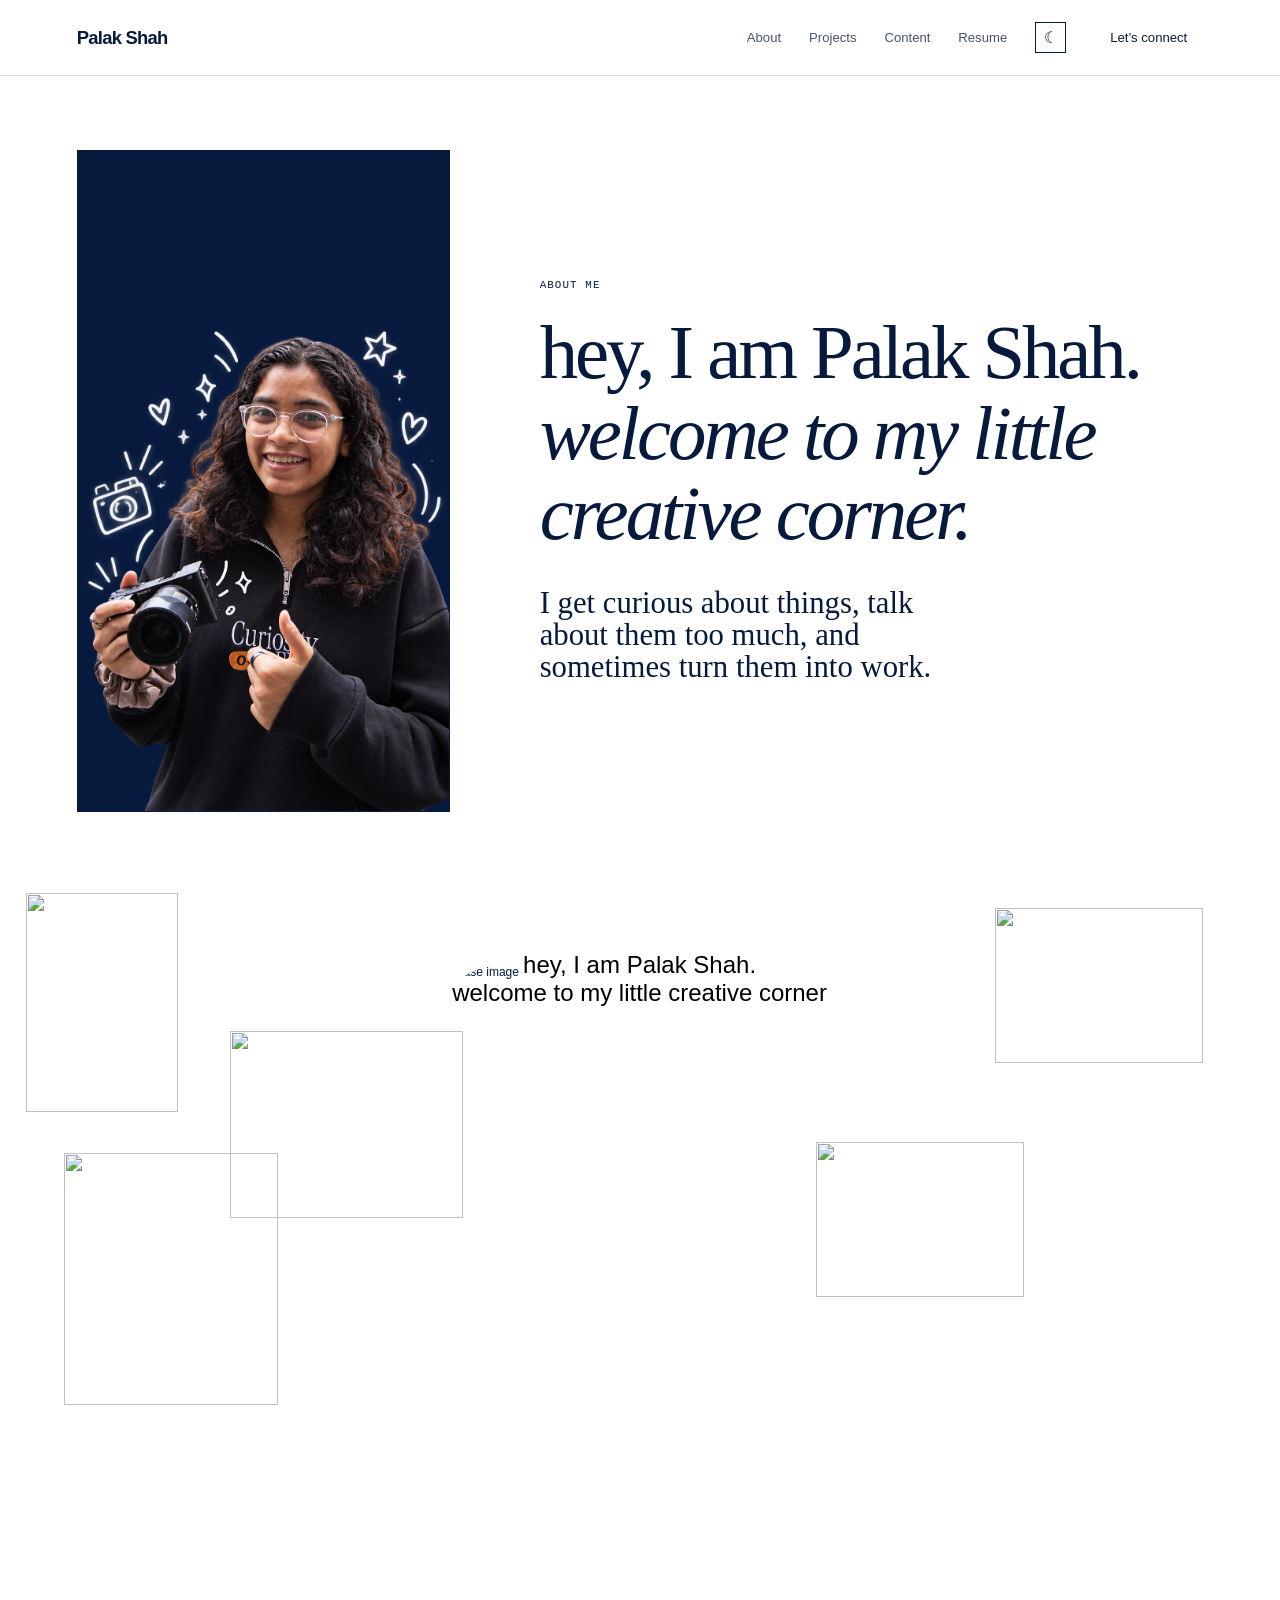
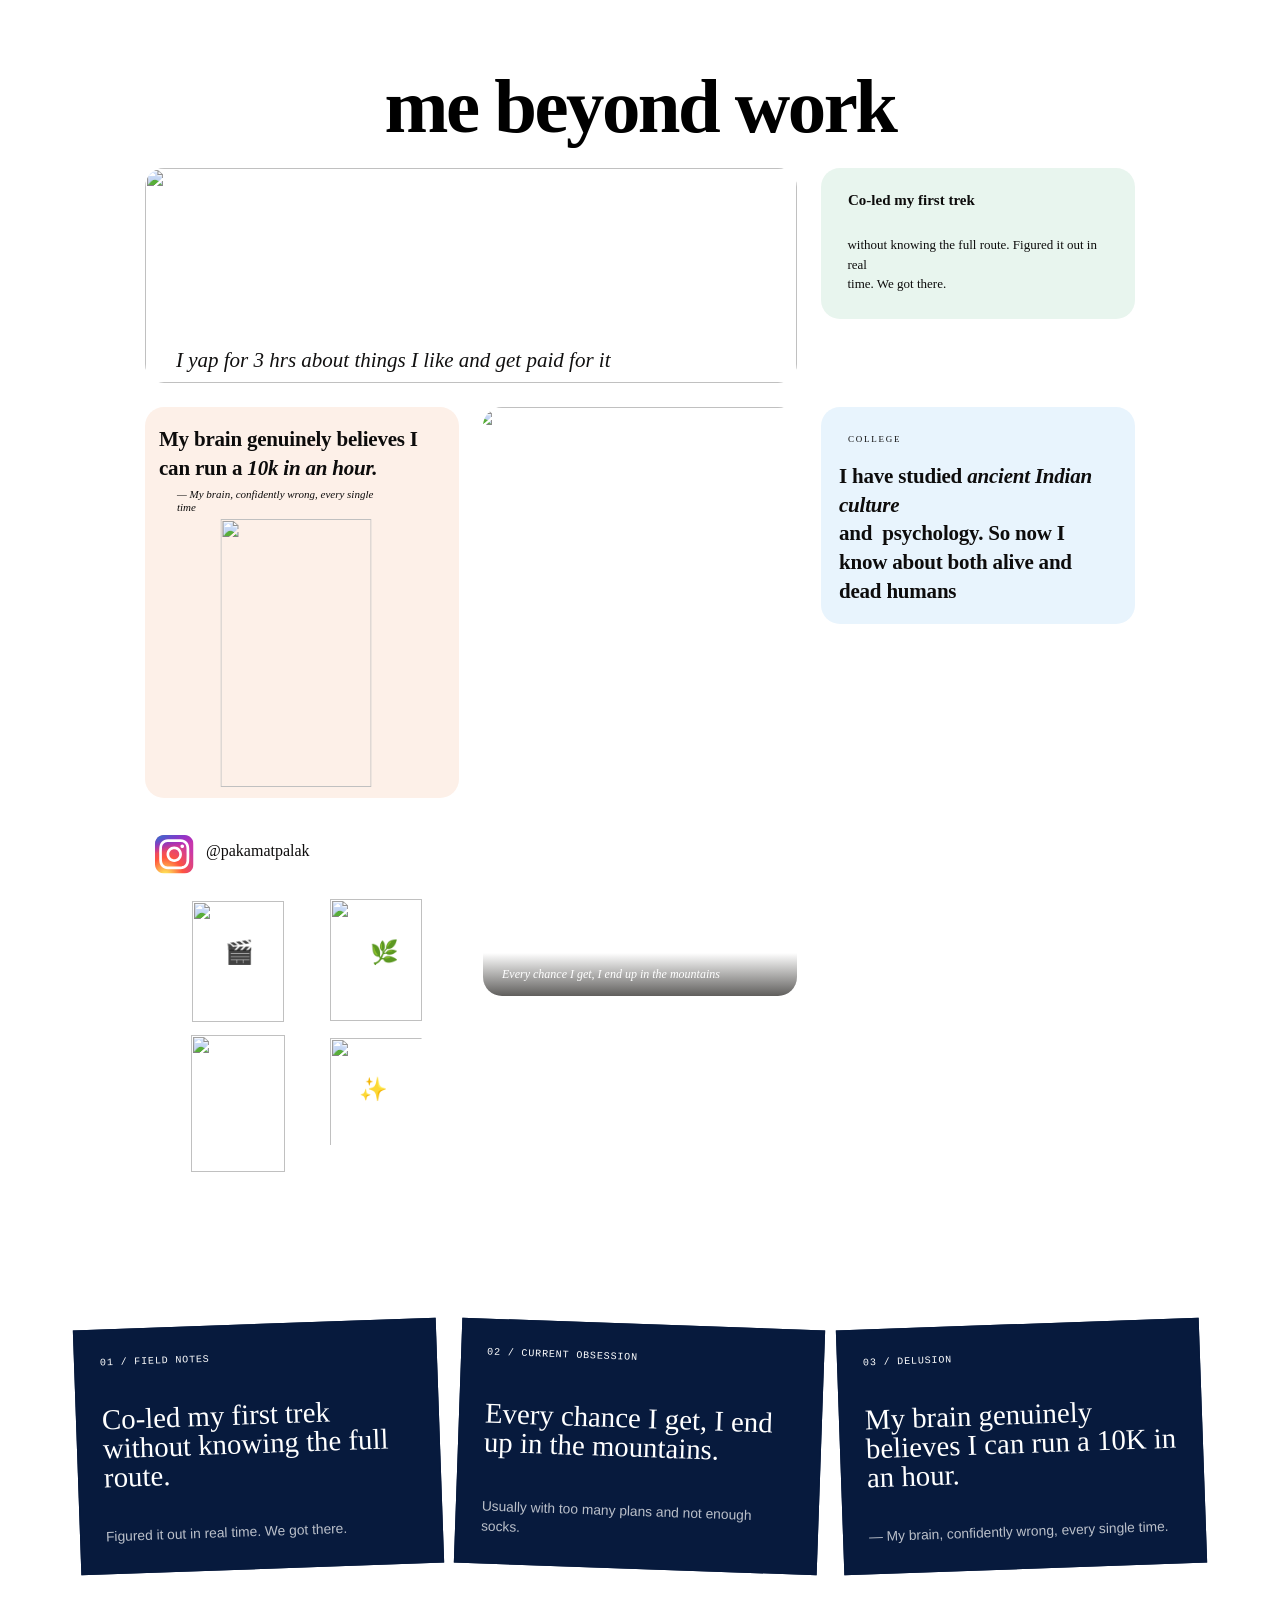
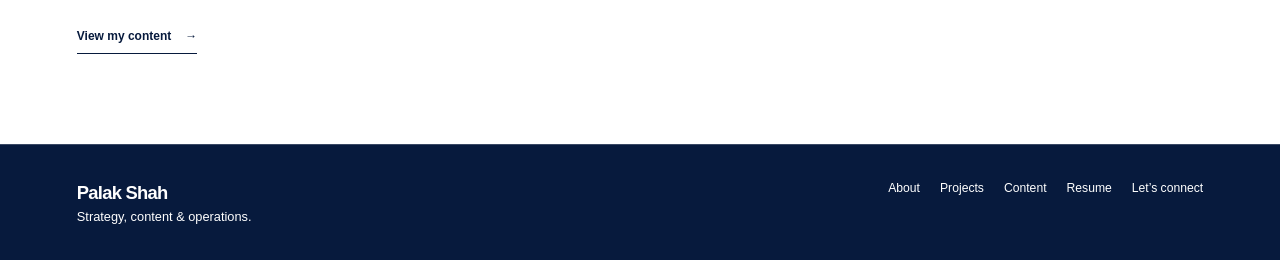
==== commit 347ca55a: "Make all portfolio pages responsive across mobile and tablet" ====
--- a/about.html
+++ b/about.html
@@ -623,7 +623,8 @@
     
     <!-- End of headEnd -->
 	
-<link rel="icon" type="image/svg+xml" href="favicon.svg"><script src="about-navigation.js"></script><link rel="stylesheet" href="styles.css"><link rel="stylesheet" href="about-shell.css"></head>
+<link rel="icon" type="image/svg+xml" href="favicon.svg"><script src="about-navigation.js"></script><link rel="stylesheet" href="styles.css"><link rel="stylesheet" href="about-shell.css"><link rel="stylesheet" href="responsive.css">
+</head>
 <body class="light-mode" data-page="about"><header class="site-header"><a class="wordmark" href="index.html">Palak Shah</a><nav class="desktop-nav" aria-label="Main navigation"><a href="about.html">About</a><a href="projects.html">Projects</a><a href="content.html">Content</a><a href="resume.html">Resume</a><button class="theme-toggle" type="button" aria-label="Switch to dark mode">☼</button><a class="nav-cta" href="contact.html">Let’s connect</a></nav><button class="menu-toggle" aria-label="Open navigation" aria-expanded="false">☰</button></header><div class="mobile-nav" aria-hidden="true"><a href="about.html">About</a><a href="projects.html">Projects</a><a href="content.html">Content</a><a href="resume.html">Resume</a><button class="theme-toggle mobile-theme" type="button">☼ &nbsp; Toggle mode</button><a href="contact.html">Let’s connect</a></div>
 	
 	<!-- Start of bodyStart -->
--- a/responsive.css
+++ b/responsive.css
@@ -0,0 +1,122 @@
+/* Shared fluid layouts; loaded after page styles. */
+html{scroll-padding-top:88px}
+body{min-width:0}
+main,section,article,aside,nav,main div{min-width:0}
+img,video{max-width:100%}
+iframe{max-width:100%}
+.button-row,.resume-download-actions{flex-wrap:wrap}
+h1,h2,h3,p,a,strong{overflow-wrap:break-word}
+.footer-links{flex-wrap:wrap}
+.modal{z-index:20000;overscroll-behavior:contain}
+.modal-inner{width:100%;box-sizing:border-box;min-width:0}
+.filter-row{flex-wrap:wrap;gap:10px}
+.filter-row button{min-height:44px;white-space:normal}
+.project-grid,.content-grid,.media-grid,.expertise-grid,.home-preview-grid{min-width:0}
+.project-grid>* ,.content-grid>* ,.media-grid>*{min-width:0}
+.project-work-videos iframe{min-width:0}
+@media(min-width:801px) and (max-width:1100px){
+ .site-header{padding-left:24px;padding-right:24px}.site-header nav{gap:16px}
+ .section-pad{padding-left:32px;padding-right:32px}
+ .hero{gap:28px;padding-left:32px;padding-right:32px;min-height:0}
+ .hero h1{font-size:clamp(3rem,5.7vw,4.4rem)}
+ .project-grid,.content-grid,.media-grid,.home-preview-grid{grid-template-columns:repeat(2,minmax(0,1fr))}
+ .logo-grid{grid-template-columns:repeat(4,minmax(0,1fr))}
+ .tools-block .tool-grid{grid-template-columns:repeat(3,minmax(0,1fr))}
+ .resume-profile{grid-template-columns:minmax(220px,.8fr) minmax(0,1.2fr);gap:32px}
+ .resume-body{grid-template-columns:minmax(0,1.5fr) minmax(230px,1fr);gap:32px}
+ .about-full-hero{grid-template-columns:minmax(240px,.8fr) minmax(0,1.2fr);gap:32px}
+}
+@media(max-width:800px){
+ html{scroll-padding-top:76px}
+ .site-header{padding-left:20px;padding-right:20px}
+ .mobile-nav{z-index:9999;max-height:calc(100dvh - 64px);overflow-y:auto;visibility:hidden;pointer-events:none}
+ .mobile-nav.open{visibility:visible;pointer-events:auto}
+ .hero{min-height:0;padding-top:112px;gap:32px}
+ .hero h1{font-size:clamp(2.5rem,9vw,4.8rem)}
+ .page-hero{padding-top:112px;padding-bottom:48px}
+ .page-hero h1,.resume-profile h1{font-size:clamp(2.8rem,10vw,5rem)}
+ .page-hero-copy,.section-intro{max-width:100%;font-size:clamp(1.1rem,3vw,1.5rem)}
+ .split-heading{flex-wrap:wrap;gap:20px}
+ .project-grid,.content-grid,.media-grid{grid-template-columns:repeat(2,minmax(0,1fr))}
+ .resume-profile{padding-top:112px;gap:32px}
+ body[data-page="resume"] .resume-tools .tool-grid{grid-template-columns:repeat(2,minmax(0,1fr));column-gap:20px}
+ .footer{padding-left:22px;padding-right:22px}.footer-links{gap:12px 20px}
+ .footer-links a{display:inline-flex;align-items:center;min-height:44px}
+ .contact-page{padding-top:112px;min-height:calc(100svh - 100px)}
+ .contact-links a,.contact-side-links a{overflow-wrap:anywhere}
+ .fun-facts{gap:24px}.fun-fact{max-width:100%}
+ .restored-about-intro{padding-top:112px;padding-bottom:40px}
+ .restored-about-facts{padding-top:48px;padding-bottom:56px}
+}
+@media(max-width:560px){
+ .section-pad{padding-left:20px;padding-right:20px}
+ .hero{padding-left:20px;padding-right:20px}
+ .camera-portrait{height:clamp(280px,85vw,400px)}
+ .project-grid,.content-grid,.media-grid,.home-preview-grid,.media-episode-grid{grid-template-columns:minmax(0,1fr)}
+ .logo-grid{grid-template-columns:repeat(2,minmax(0,1fr))}
+ .tools-block .tool-grid{grid-template-columns:repeat(2,minmax(0,1fr))}
+ .tool-grid .tool-logo{padding-left:8px;padding-right:8px;column-gap:7px}
+ .tool-logo strong{font-size:.78rem;line-height:1.4}
+ .modal{padding:12px}.modal-inner{padding:56px 18px 28px}
+ .modal-inner h2{font-size:clamp(2rem,9vw,3rem)}
+ .project-case-study .case-study-meta{grid-template-columns:repeat(3,minmax(0,1fr));gap:10px}
+ .case-study-nav{gap:10px}.case-study-nav a{min-height:44px}
+ .project-work-videos iframe{height:540px;max-height:80svh}
+ .resume-profile-photo{height:340px;max-width:100%}
+ .about-photo-frame{min-height:0;height:360px}
+ .large-copy{font-size:clamp(1.8rem,7vw,2.6rem)}
+ .contact-page h1,.contact h2{font-size:clamp(2rem,9vw,3.2rem)}
+}
+@media(max-width:360px){
+ .section-pad,.hero{padding-left:16px;padding-right:16px}
+ .tools-block .tool-grid,body[data-page="resume"] .resume-tools .tool-grid{grid-template-columns:1fr}
+ .site-header{padding-left:16px;padding-right:16px}
+ .button-row>*{max-width:100%;white-space:normal}
+}
+/* Preserve the original interactive About artwork, without a fixed desktop canvas. */
+#main .framer-1fcmqg8{width:min(100%,1435px)!important}
+#main .framer-tkvgdy{width:min(100%,1440px)!important}
+@media(max-width:1439px){
+ #main .framer-6mardn-container{left:18%!important}
+ #main .framer-1b2ax68-container{left:2%!important}
+ #main .framer-1uhnyet-container{left:auto!important;right:20%!important}
+ #main .framer-179u57v-container{left:auto!important;right:6%!important}
+ #main .framer-zbiggz-container{left:5%!important}
+ #main .framer-tkvgdy{display:grid!important;grid-template-columns:repeat(3,314px)!important;justify-content:center;align-items:start;gap:24px!important;height:auto!important;padding:24px 20px 56px!important;box-sizing:border-box}
+ #main .framer-tkvgdy>div{position:relative!important;inset:auto!important;max-width:100%}
+ #main .framer-16juiuz{grid-column:1/-1;order:-2;width:100%!important;height:auto!important;text-align:center}
+ #main .framer-16juiuz p{font-size:clamp(40px,6vw,84px)!important;text-align:center!important}
+ #main .framer-zizf2l{grid-column:span 2;order:-1;width:100%!important;height:auto!important}
+ #main .framer-c0a0ci{grid-row:span 2;width:314px!important}
+}
+@media(max-width:1100px){
+ #main .framer-tkvgdy{grid-template-columns:repeat(2,314px)!important}
+ #main .framer-1fcmqg8{height:650px!important}
+ #main .framer-th3ylw-container{width:340px!important;height:434px!important;left:calc(50% - 170px)!important;top:130px!important}
+ #main .framer-bfgzl6{width:70%!important;left:15%!important;top:30px!important}
+ #main .framer-6mardn-container{width:160px!important;height:130px!important;left:5%!important;top:150px!important}
+ #main .framer-1b2ax68-container{width:100px!important;height:144px!important;top:16px!important}
+ #main .framer-1uhnyet-container{width:140px!important;height:105px!important;right:4%!important;top:380px!important}
+ #main .framer-179u57v-container{width:140px!important;height:105px!important;right:2%!important;top:115px!important}
+ #main .framer-zbiggz-container{width:140px!important;height:165px!important;left:3%!important;top:420px!important}
+}
+@media(max-width:740px){
+ #main .framer-tkvgdy{grid-template-columns:minmax(0,314px)!important;padding-left:20px!important;padding-right:20px!important;gap:24px!important}
+ #main .framer-zizf2l{grid-column:1;min-height:150px}
+ #main .framer-c0a0ci{grid-row:auto;width:100%!important}
+ #main .framer-1fcmqg8{height:560px!important}
+ #main .framer-th3ylw-container{width:240px!important;height:306px!important;left:calc(50% - 120px)!important;top:135px!important}
+ #main .framer-bfgzl6{width:calc(100% - 40px)!important;left:20px!important;top:12px!important}
+ #main .framer-bfgzl6 p{font-size:20px!important}
+ #main .framer-6mardn-container{width:95px!important;height:77px!important;left:2%!important;top:110px!important}
+ #main .framer-1b2ax68-container{width:65px!important;height:94px!important;top:255px!important;left:1%!important}
+ #main .framer-1uhnyet-container{width:90px!important;height:67px!important;right:3%!important;top:425px!important}
+ #main .framer-179u57v-container{width:96px!important;height:72px!important;right:1%!important;top:105px!important}
+ #main .framer-zbiggz-container{width:94px!important;height:111px!important;left:3%!important;top:422px!important}
+}
+@media(max-width:353px){
+ #main .framer-tkvgdy{padding-left:12px!important;padding-right:12px!important}
+ #main .framer-tkvgdy>div:not(.framer-16juiuz):not(.framer-zizf2l){zoom:.92}
+}
+
+body[data-page="about"] #main [data-layout-template]{padding-left:0!important;padding-right:0!important}
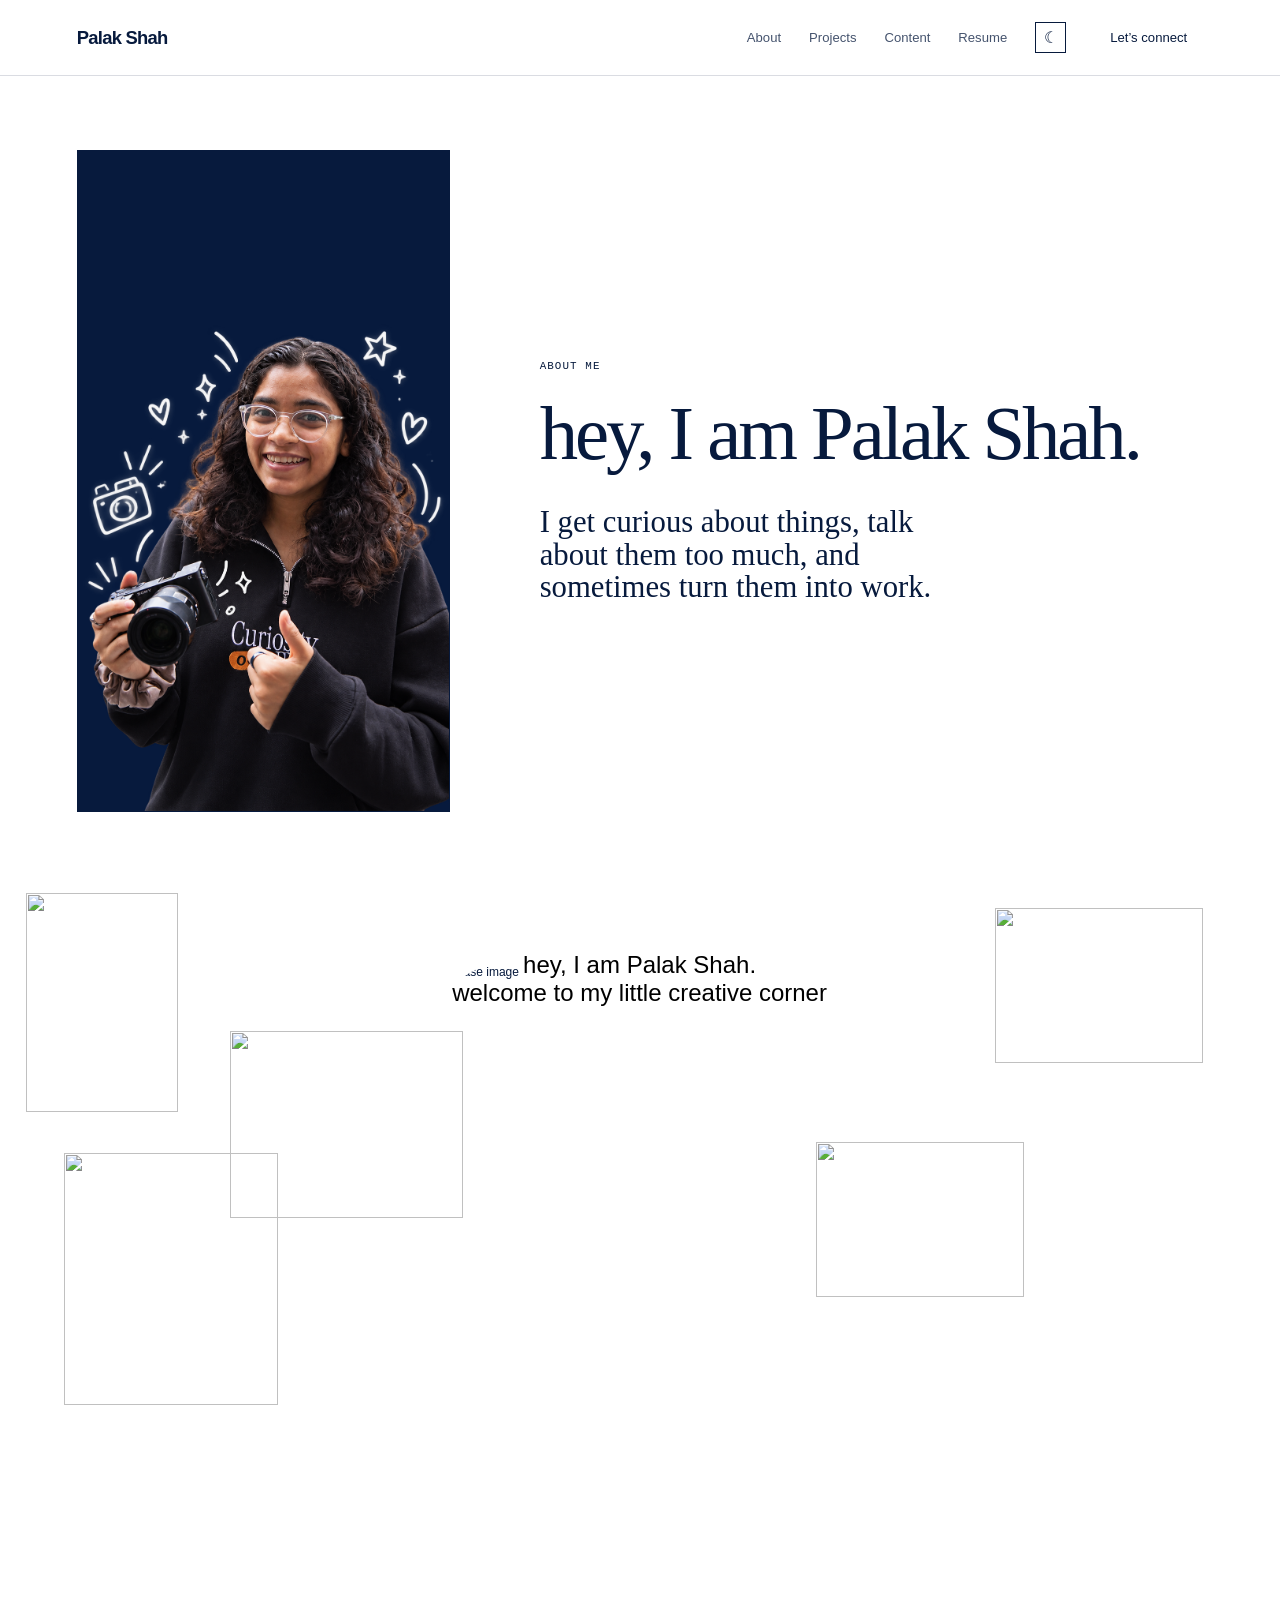
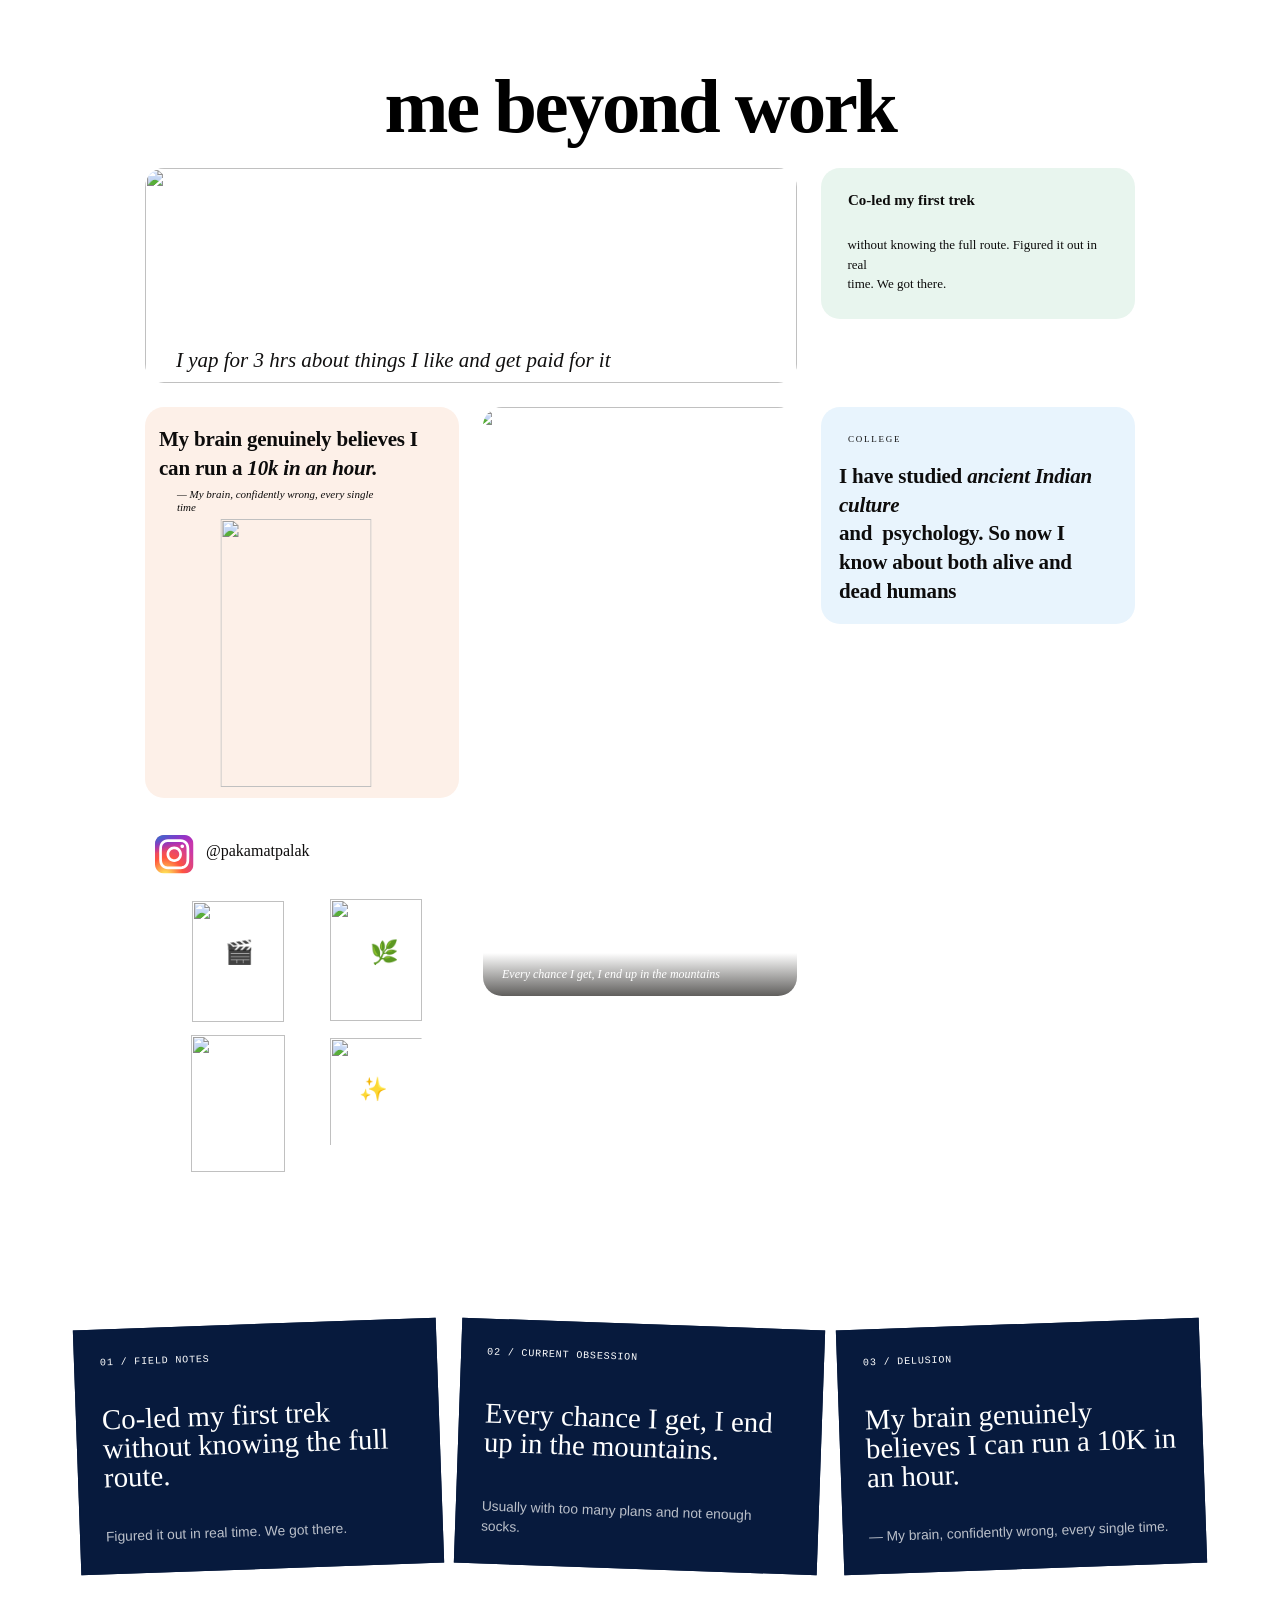
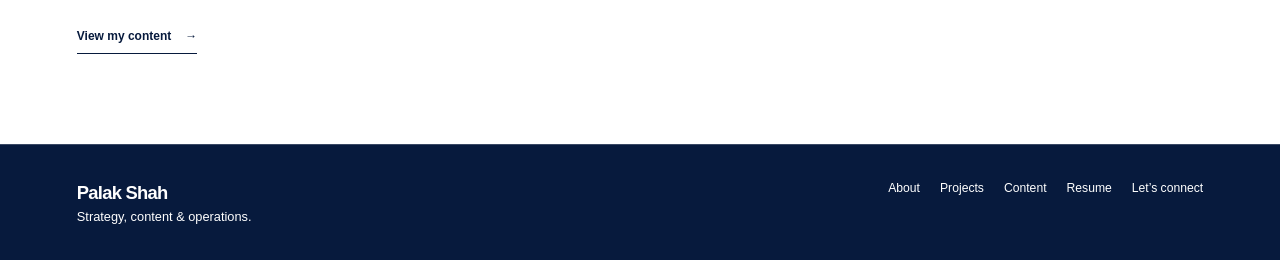
==== commit 0b18c824: "Remove welcome line from About intro" ====
--- a/about.html
+++ b/about.html
@@ -635,7 +635,7 @@
 	
 	<section class="about-page about-full section-light section-pad restored-about-intro" aria-label="About Palak"><div class="about-full-hero">
           <div class="about-photo-frame"><img src="hero-portrait.png" alt="Palak Shah holding a camera" /></div>
-          <div class="about-full-intro"><p class="eyebrow blue">About me</p><p class="large-copy">hey, I am Palak Shah.<br /><em>welcome to my little creative corner.</em></p><p class="fun-yap">I get curious about things, talk about them too much, and sometimes turn them into work.</p></div>
+          <div class="about-full-intro"><p class="eyebrow blue">About me</p><p class="large-copy">hey, I am Palak Shah.</p><p class="fun-yap">I get curious about things, talk about them too much, and sometimes turn them into work.</p></div>
         </div>
         </section><div id="main" data-framer-hydrate-v2="{&quot;routeId&quot;:&quot;GqYTKOx6p&quot;,&quot;localeId&quot;:&quot;default&quot;,&quot;breakpoints&quot;:[{&quot;hash&quot;:&quot;85nlej&quot;},{&quot;hash&quot;:&quot;1otn2de&quot;}]}" data-framer-ssr-released-at="2026-09-21T12:14:33.815Z" data-framer-page-optimized-at="2026-09-21T20:25:58.188Z" data-framer-generated-page><!--$--><style data-framer-html-style>:root body { background: none; }</style><div class="framer-crat7 framer-BWiua framer-1otn2de" data-layout-template="true" style="min-height:100vh;width:auto"><div style="position:absolute;border-radius:inherit;corner-shape:inherit;top:0;right:0;bottom:0;left:0" data-framer-background-image-wrapper="true"><img decoding="async" width="1080" height="1920" sizes="100vw" srcset="https://framerusercontent.com/images/1aeNskIWro5aUjpRFWaJQJ3Aw2o.png?scale-down-to=1024&amp;width=1080&amp;height=1920 576w,https://framerusercontent.com/images/1aeNskIWro5aUjpRFWaJQJ3Aw2o.png?width=1080&amp;height=1920 1080w" src="https://framerusercontent.com/images/1aeNskIWro5aUjpRFWaJQJ3Aw2o.png?width=1080&amp;height=1920" alt style="display:block;width:100%;height:100%;border-radius:inherit;corner-shape:inherit;object-position:center;object-fit:cover"></div><div class="framer-13zmu8g-container"><div class="framer-5ikl2 framer-5xj13x framer-v-5xj13x" data-framer-name="Desktop / Tab" style="background-color:rgba(0, 0, 0, 0);height:100%;width:100%;border-bottom-left-radius:46px;border-bottom-right-radius:46px;border-top-left-radius:46px;border-top-right-radius:46px;opacity:0.99"><!--$--><a class="framer-prkp1z framer-13nh8h5" data-framer-name="Nav Link 01" style="background-color:rgba(255, 255, 255, 0);border-bottom-left-radius:18px;border-bottom-right-radius:18px;border-top-left-radius:18px;border-top-right-radius:18px"><div class="framer-lvkzg2-container"><!--$--><span class="framer-cqnhx framer-1f55oty framer-v-1f55oty framer-pyb6le" data-framer-name="Variant 1" href="./" data-nested-link="true" role="link" tabindex="0" style="background-color:rgb(0, 0, 0);height:100%;width:100%;border-bottom-left-radius:22px;border-bottom-right-radius:22px;border-top-left-radius:22px;border-top-right-radius:22px"><div class="framer-1jd76fn" data-framer-name="Label" data-framer-component-type="RichTextContainer" style="--extracted-r6o4lv:rgb(255, 255, 255);transform:none"><p dir="auto" class="framer-text" style="--framer-text-color:var(--extracted-r6o4lv, rgb(255, 255, 255))">Palak Shah</p></div></span><!--/$--></div></a><!--/$--><!--$--><div class="framer-12hpoua-container"><div class="framer-dHQFR framer-qxt2ne framer-v-qxt2ne" data-framer-name="Desktop / Tab" style="background-color:rgb(0, 0, 0);width:100%;border-bottom-left-radius:22px;border-bottom-right-radius:22px;border-top-left-radius:22px;border-top-right-radius:22px"><div class="framer-mregsq-container" data-framer-name="Nav Link 01" name="Nav Link 01"><!--$--><a name="Nav Link 01" class="framer-W4zK8 framer-1v3p46u framer-v-1v3p46u framer-1a5evk6" data-framer-name="Desktop" data-highlight="true" href="./about-me" data-framer-page-link-current="true" tabindex="0" style="background-color:rgba(255, 255, 255, 0);border-bottom-left-radius:18px;border-bottom-right-radius:18px;border-top-left-radius:18px;border-top-right-radius:18px"><div class="framer-6ydgq1" data-framer-name="Label" data-framer-component-type="RichTextContainer" style="--extracted-r6o4lv:var(--variable-reference-S1zJpuczE-c2XD6dxpo);--variable-reference-S1zJpuczE-c2XD6dxpo:rgb(255, 255, 255);transform:none"><p dir="auto" class="framer-text" style="--framer-text-color:var(--extracted-r6o4lv, var(--variable-reference-S1zJpuczE-c2XD6dxpo))">About</p></div></a><!--/$--></div><div class="framer-12lebhb-container" data-framer-name="Nav Link 03" name="Nav Link 03"><!--$--><a name="Nav Link 03" class="framer-W4zK8 framer-1v3p46u framer-v-1v3p46u framer-1a5evk6" data-framer-name="Desktop" data-highlight="true" href="./research" tabindex="0" style="background-color:rgba(255, 255, 255, 0);border-bottom-left-radius:18px;border-bottom-right-radius:18px;border-top-left-radius:18px;border-top-right-radius:18px"><div class="framer-6ydgq1" data-framer-name="Label" data-framer-component-type="RichTextContainer" style="--extracted-r6o4lv:var(--variable-reference-S1zJpuczE-c2XD6dxpo);--variable-reference-S1zJpuczE-c2XD6dxpo:rgb(255, 255, 255);transform:none"><p dir="auto" class="framer-text" style="--framer-text-color:var(--extracted-r6o4lv, var(--variable-reference-S1zJpuczE-c2XD6dxpo))">Projects</p></div></a><!--/$--></div><div class="framer-1j04ptd-container" data-framer-name="Nav Link 02" name="Nav Link 02"><!--$--><a name="Nav Link 02" class="framer-W4zK8 framer-1v3p46u framer-v-1v3p46u framer-1a5evk6" data-framer-name="Desktop" data-highlight="true" href="./content-page" tabindex="0" style="background-color:rgba(255, 255, 255, 0);border-bottom-left-radius:18px;border-bottom-right-radius:18px;border-top-left-radius:18px;border-top-right-radius:18px"><div class="framer-6ydgq1" data-framer-name="Label" data-framer-component-type="RichTextContainer" style="--extracted-r6o4lv:var(--variable-reference-S1zJpuczE-c2XD6dxpo);--variable-reference-S1zJpuczE-c2XD6dxpo:rgb(255, 255, 255);transform:none"><p dir="auto" class="framer-text" style="--framer-text-color:var(--extracted-r6o4lv, var(--variable-reference-S1zJpuczE-c2XD6dxpo))">Content</p></div></a><!--/$--></div><div class="framer-1a4wnse-container" data-framer-name="Nav Link 04" name="Nav Link 04"><!--$--><a name="Nav Link 04" class="framer-W4zK8 framer-1v3p46u framer-v-1v3p46u framer-1a5evk6" data-framer-name="Desktop" data-highlight="true" href="./resume" tabindex="0" style="background-color:rgba(255, 255, 255, 0);border-bottom-left-radius:18px;border-bottom-right-radius:18px;border-top-left-radius:18px;border-top-right-radius:18px"><div class="framer-6ydgq1" data-framer-name="Label" data-framer-component-type="RichTextContainer" style="--extracted-r6o4lv:var(--variable-reference-S1zJpuczE-c2XD6dxpo);--variable-reference-S1zJpuczE-c2XD6dxpo:rgb(255, 255, 255);transform:none"><p dir="auto" class="framer-text" style="--framer-text-color:var(--extracted-r6o4lv, var(--variable-reference-S1zJpuczE-c2XD6dxpo))">Resume</p></div></a><!--/$--></div></div></div><!--/$--><div class="framer-1r63hgs-container"><div class="framer-rXIEh framer-1fzlcjy framer-v-1fzlcjy" data-framer-name="Dark" data-highlight="true"><button class="framer-9mj9e5" data-framer-name="Pill" data-highlight="true" data-reset="button" tabindex="0" style="--border-bottom-width:0px;--border-color:rgba(0, 0, 0, 0);--border-left-width:0px;--border-right-width:0px;--border-style:solid;--border-top-width:0px;background:linear-gradient(120deg, rgb(0, 0, 0) 0%, rgb(0, 0, 0) 25%, rgb(0, 0, 0) 50%, rgb(0, 0, 0) 75%, rgb(0, 0, 0) 100%);background-color:rgb(0, 0, 0);border-bottom-left-radius:100px;border-bottom-right-radius:100px;border-top-left-radius:100px;border-top-right-radius:100px;box-shadow:none;transform:none"><div class="framer-9untca" data-framer-component-type="RichTextContainer" style="--extracted-r6o4lv:rgb(255, 255, 255);transform:none"><p dir="auto" class="framer-text" style="--font-selector:SW50ZXItU2VtaUJvbGQ=;--framer-font-weight:600;--framer-text-color:var(--extracted-r6o4lv, rgb(255, 255, 255))">Get in touch</p></div><svg class="framer-rjFuH framer-1puzu2" role="presentation" viewBox="0 0 24 24" style="--1m973uw:rgb(255, 255, 255);--js9iwy:2;transform:none"><use href="#4024583230"/></svg></button></div></div></div></div><style data-framer-html-style>html body { background: none; }</style><div data-framer-root class="framer-phb9z framer-85nlej" style="min-height:100vh;width:auto;display:contents"><div style="position:absolute;border-radius:inherit;corner-shape:inherit;top:0;right:0;bottom:0;left:0" data-framer-background-image-wrapper="true"><img decoding="async" width="736" height="1308" sizes="100vw" srcset="https://framerusercontent.com/images/8QAKGfTRNerQoYYbbBSZWVJlR8.jpg?scale-down-to=1024&amp;width=736&amp;height=1308 576w,https://framerusercontent.com/images/8QAKGfTRNerQoYYbbBSZWVJlR8.jpg?width=736&amp;height=1308 736w" src="https://framerusercontent.com/images/8QAKGfTRNerQoYYbbBSZWVJlR8.jpg?width=736&amp;height=1308" alt style="display:block;width:100%;height:100%;border-radius:inherit;corner-shape:inherit;object-position:center;object-fit:cover"></div><div class="framer-1fcmqg8" data-framer-name="hero"><div class="framer-6mardn-container" data-framer-name="book pop" name="book pop" draggable="false" tabindex="0" style="will-change:transform;opacity:1;transform:none;-webkit-touch-callout:none;-webkit-user-select:none;user-select:none;touch-action:none"><div name="book pop" class="framer-ELdMd framer-19suhpx framer-v-19suhpx" data-framer-name="Variant 1" style="height:100%;width:100%;transform:none"><div style="position:absolute;border-radius:inherit;corner-shape:inherit;top:0;right:0;bottom:0;left:0" data-framer-background-image-wrapper="true"><img decoding="async" width="671" height="637" sizes="233px" srcset="https://framerusercontent.com/images/s9TaEkNN96ksoTsumLvhbv9eyTM.png?scale-down-to=512&amp;width=671&amp;height=637 512w,https://framerusercontent.com/images/s9TaEkNN96ksoTsumLvhbv9eyTM.png?width=671&amp;height=637 671w" src="https://framerusercontent.com/images/s9TaEkNN96ksoTsumLvhbv9eyTM.png?width=671&amp;height=637" alt style="display:block;width:100%;height:100%;border-radius:inherit;corner-shape:inherit;object-position:center;object-fit:cover"></div></div></div><div class="framer-1b2ax68-container" draggable="false" tabindex="0" style="opacity:1;transform:none;-webkit-touch-callout:none;-webkit-user-select:none;user-select:none;touch-action:none"><div class="framer-eKo3F framer-1r2f8in framer-v-1r2f8in" data-framer-name="Variant 1" style="height:100%;width:100%"><div style="position:absolute;border-radius:inherit;corner-shape:inherit;top:0;right:0;bottom:0;left:0" data-framer-background-image-wrapper="true"><img decoding="async" width="639" height="874" sizes="152px" srcset="https://framerusercontent.com/images/ObBg0bDJEPNDTiMyg1qLBZo5JLY.png?width=639&amp;height=874 639w" src="https://framerusercontent.com/images/ObBg0bDJEPNDTiMyg1qLBZo5JLY.png?width=639&amp;height=874" alt style="display:block;width:100%;height:100%;border-radius:inherit;corner-shape:inherit;object-position:center;object-fit:contain"></div></div></div><div class="framer-1uhnyet-container" draggable="false" tabindex="0" style="opacity:1;transform:none;-webkit-touch-callout:none;-webkit-user-select:none;user-select:none;touch-action:none"><div class="framer-A5N8r framer-o2dh9i framer-v-o2dh9i" data-framer-name="Variant 1" style="height:100%;width:100%;opacity:1;transform:none"><div style="position:absolute;border-radius:inherit;corner-shape:inherit;top:0;right:0;bottom:0;left:0" data-framer-background-image-wrapper="true"><img decoding="async" width="893" height="623" sizes="208px" srcset="https://framerusercontent.com/images/DNrr5A7B18TPOsJntYN3v3zqYLY.png?scale-down-to=512&amp;width=893&amp;height=623 512w,https://framerusercontent.com/images/DNrr5A7B18TPOsJntYN3v3zqYLY.png?width=893&amp;height=623 893w" src="https://framerusercontent.com/images/DNrr5A7B18TPOsJntYN3v3zqYLY.png?width=893&amp;height=623" alt style="display:block;width:100%;height:100%;border-radius:inherit;corner-shape:inherit;object-position:center;object-fit:cover"></div></div></div><div class="framer-179u57v-container" draggable="false" tabindex="0" style="opacity:1;transform:none;-webkit-touch-callout:none;-webkit-user-select:none;user-select:none;touch-action:none"><div class="framer-IZR9k framer-kaykqh framer-v-kaykqh" data-framer-name="Variant 1" style="height:100%;width:100%;transform:none"><div style="position:absolute;border-radius:inherit;corner-shape:inherit;top:0;right:0;bottom:0;left:0" data-framer-background-image-wrapper="true"><img decoding="async" width="738" height="511" sizes="208px" srcset="https://framerusercontent.com/images/HdbSMZ1HiVae1MMMo0Ytqv61w.png?scale-down-to=512&amp;width=738&amp;height=511 512w,https://framerusercontent.com/images/HdbSMZ1HiVae1MMMo0Ytqv61w.png?width=738&amp;height=511 738w" src="https://framerusercontent.com/images/HdbSMZ1HiVae1MMMo0Ytqv61w.png?width=738&amp;height=511" alt style="display:block;width:100%;height:100%;border-radius:inherit;corner-shape:inherit;object-position:center;object-fit:cover"></div></div></div><div class="framer-zbiggz-container" draggable="false" tabindex="0" style="opacity:1;transform:none;-webkit-touch-callout:none;-webkit-user-select:none;user-select:none;touch-action:none"><div class="framer-bdoTa framer-5g7ohk framer-v-5g7ohk" data-framer-name="Variant 1" style="height:100%;width:100%"><div style="position:absolute;border-radius:inherit;corner-shape:inherit;top:0;right:0;bottom:0;left:0" data-framer-background-image-wrapper="true"><img decoding="async" width="423" height="585" sizes="214px" srcset="https://framerusercontent.com/images/p9Tm2k96rxU63skSMWk2s5lzla4.png?width=423&amp;height=585 423w" src="https://framerusercontent.com/images/p9Tm2k96rxU63skSMWk2s5lzla4.png?width=423&amp;height=585" alt style="display:block;width:100%;height:100%;border-radius:inherit;corner-shape:inherit;object-position:center;object-fit:contain"></div></div></div><div class="framer-th3ylw-container"><!--$--><div style="width:100%;height:100%;position:relative;display:flex;align-items:center;justify-content:center;border-radius:64px;overflow:clip"><figure style="width:100%;height:100%;max-width:100%;flex:0 0 auto;margin:0;padding:0;position:absolute;z-index:1"><img src="https://framerusercontent.com/images/155qoIL5uFjfjXUdoR1ANb6jBls.png?width=1080&amp;height=1350" srcset="https://framerusercontent.com/images/155qoIL5uFjfjXUdoR1ANb6jBls.png?scale-down-to=1024&amp;width=1080&amp;height=1350 819w,https://framerusercontent.com/images/155qoIL5uFjfjXUdoR1ANb6jBls.png?width=1080&amp;height=1350 1080w" alt="Base image" draggable="false" style="width:100%;height:100%;object-fit:cover;object-position:50% 50%;margin:0;padding:0;user-select:none;pointer-events:none"></figure><canvas id="stage" style="position:absolute;inset:0;width:100%;height:100%;z-index:3;pointer-events:none;opacity:1;min-width:100%;min-height:100%;max-width:100%;max-height:100%"></canvas></div><!--/$--></div><div class="framer-bfgzl6" data-framer-component-type="RichTextContainer" style="transform:none"><p dir="auto" style="--font-selector:Q1VTVE9NVjI7MjEyIEJhYnkgR2lybCBSZWd1bGFy;--framer-font-family:&quot;212 Baby Girl Regular&quot;, &quot;212 Baby Girl Regular Placeholder&quot;, sans-serif;--framer-font-size:24px;--framer-text-alignment:center" class="framer-text">hey, I am Palak Shah.</p><p dir="auto" style="--font-selector:Q1VTVE9NVjI7MjEyIEJhYnkgR2lybCBSZWd1bGFy;--framer-font-family:&quot;212 Baby Girl Regular&quot;, &quot;212 Baby Girl Regular Placeholder&quot;, sans-serif;--framer-font-size:24px;--framer-text-alignment:center" class="framer-text">welcome to my little creative corner</p></div></div><div class="framer-tkvgdy" data-framer-name="other projects"><div class="framer-zizf2l" data-framer-name="IMG_7873 1"><div style="position:absolute;border-radius:inherit;corner-shape:inherit;top:0;right:0;bottom:0;left:0" data-framer-background-image-wrapper="true"><img decoding="async" width="2996" height="988" sizes="646px" srcset="https://framerusercontent.com/images/zAKY5FyEe832Pl3s7e8DI1HtSQ.png?scale-down-to=512&amp;width=2996&amp;height=988 512w,https://framerusercontent.com/images/zAKY5FyEe832Pl3s7e8DI1HtSQ.png?scale-down-to=1024&amp;width=2996&amp;height=988 1024w,https://framerusercontent.com/images/zAKY5FyEe832Pl3s7e8DI1HtSQ.png?scale-down-to=2048&amp;width=2996&amp;height=988 2048w,https://framerusercontent.com/images/zAKY5FyEe832Pl3s7e8DI1HtSQ.png?width=2996&amp;height=988 2996w" src="https://framerusercontent.com/images/zAKY5FyEe832Pl3s7e8DI1HtSQ.png?width=2996&amp;height=988" alt style="display:block;width:100%;height:100%;border-radius:inherit;corner-shape:inherit;object-position:center;object-fit:fill"></div><div class="framer-f2amkx" data-framer-name="Background"><div class="framer-ef0x65" data-framer-name="I yap for 3 hrs about things I like and get paid for it" data-framer-component-type="RichTextContainer" style="justify-content:center;transform:none"><p dir="auto" style="--font-selector:R0Y7VGltZXMgTmV3IFJvbWFuLWl0YWxpYw==;--framer-font-family:&quot;Times New Roman&quot;, &quot;Times New Roman Placeholder&quot;, sans-serif;--framer-font-size:21px;--framer-font-style:italic;--framer-text-color:rgb(17, 16, 16)" class="framer-text">I yap for 3 hrs about things I like and get paid for it </p></div></div></div><div class="framer-116edc2" data-framer-name="STAT: trek"><div class="framer-1blpcm3" data-framer-name="Strong → Co-led my first trek" data-framer-component-type="RichTextContainer" style="justify-content:center;transform:none"><p dir="auto" style="--font-selector:R0Y7VGltZXMgTmV3IFJvbWFuLTcwMA==;--framer-font-family:&quot;Times New Roman&quot;, &quot;Times New Roman Placeholder&quot;, sans-serif;--framer-font-size:15px;--framer-font-weight:700;--framer-line-height:21.765676748396483px;--framer-text-color:rgb(13, 12, 12)" class="framer-text">Co-led my first trek</p></div><div class="framer-dsn4db" data-framer-name="without knowing the full route. Figured it out in real time. We got there." data-framer-component-type="RichTextContainer" style="justify-content:center;transform:none"><p dir="auto" style="--font-selector:R0Y7VGltZXMgTmV3IFJvbWFuLXJlZ3VsYXI=;--framer-font-family:&quot;Times New Roman&quot;, &quot;Times New Roman Placeholder&quot;, sans-serif;--framer-font-size:13px;--framer-line-height:19.475040976409296px;--framer-text-color:rgb(13, 12, 12)" class="framer-text">without knowing the full route. Figured it out in real</p><p dir="auto" style="--font-selector:R0Y7VGltZXMgTmV3IFJvbWFuLXJlZ3VsYXI=;--framer-font-family:&quot;Times New Roman&quot;, &quot;Times New Roman Placeholder&quot;, sans-serif;--framer-font-size:13px;--framer-line-height:19.475040976409296px;--framer-text-color:rgb(13, 12, 12)" class="framer-text">time. We got there.</p></div></div><div class="framer-13ucdyk" data-framer-name="QUOTE CARD"><div class="framer-9imt49" data-framer-name="My brain genuinely believes I can run a 10k in an hour." data-framer-component-type="RichTextContainer" style="justify-content:center;transform:none"><p dir="auto" style="--font-selector:R0Y7RnJhdW5jZXMtNzAw;--framer-font-family:&quot;Fraunces&quot;, &quot;Fraunces Placeholder&quot;, serif;--framer-font-size:21px;--framer-font-weight:700;--framer-letter-spacing:-0.21px;--framer-line-height:28.869429790267684px;--framer-text-color:rgb(13, 12, 12)" class="framer-text">My brain genuinely believes I</p><p dir="auto" style="--font-selector:R0Y7RnJhdW5jZXMtNzAwaXRhbGlj;--framer-font-family:&quot;Fraunces&quot;, &quot;Fraunces Placeholder&quot;, serif;--framer-font-size:21px;--framer-font-style:italic;--framer-font-weight:700;--framer-letter-spacing:-0.21px;--framer-line-height:28.869429790267684px;--framer-text-color:rgb(13, 12, 12)" class="framer-text"><span style="--font-selector:R0Y7RnJhdW5jZXMtNzAw;--framer-font-style:normal" class="framer-text">can run a </span>10k in an hour.</p></div><div class="framer-1k14v4t" data-framer-name="— My brain, confidently wrong, every single time" data-framer-component-type="RichTextContainer" style="justify-content:center;transform:none"><p dir="auto" style="--font-selector:R0Y7VGltZXMgTmV3IFJvbWFuLWl0YWxpYw==;--framer-font-family:&quot;Times New Roman&quot;, &quot;Times New Roman Placeholder&quot;, sans-serif;--framer-font-size:11px;--framer-font-style:italic;--framer-text-color:rgb(13, 12, 12)" class="framer-text">— My brain, confidently wrong, every single time</p></div><div class="framer-niz21d" data-framer-name="PNG image-81AD043F5B5A-1 1" style="transform:translateX(-50%)"><div style="position:absolute;border-radius:inherit;corner-shape:inherit;top:0;right:0;bottom:0;left:0" data-framer-background-image-wrapper="true"><img decoding="async" loading="lazy" width="924" height="1640" sizes="151px" srcset="https://framerusercontent.com/images/LJ6Mvbx7LaaFdYJUh3UPyvQs7A.png?scale-down-to=1024&amp;width=924&amp;height=1640 576w,https://framerusercontent.com/images/LJ6Mvbx7LaaFdYJUh3UPyvQs7A.png?width=924&amp;height=1640 924w" src="https://framerusercontent.com/images/LJ6Mvbx7LaaFdYJUh3UPyvQs7A.png?width=924&amp;height=1640" alt style="display:block;width:100%;height:100%;border-radius:inherit;corner-shape:inherit;object-position:center;object-fit:fill"></div></div></div><div class="framer-c0a0ci" data-framer-name="TALL PHOTO: Fog mountain"><div class="framer-31avfw" data-framer-name="Mountains"></div><div class="framer-1vtkxyc" data-framer-name="IMG_5236 1"><div style="position:absolute;border-radius:inherit;corner-shape:inherit;top:0;right:0;bottom:0;left:0" data-framer-background-image-wrapper="true"><img decoding="async" width="1624" height="2836" sizes="376.5px" srcset="https://framerusercontent.com/images/fAB2oJMQnoMRMXHhF2avplN3Ag.png?scale-down-to=1024&amp;width=1624&amp;height=2836 586w,https://framerusercontent.com/images/fAB2oJMQnoMRMXHhF2avplN3Ag.png?scale-down-to=2048&amp;width=1624&amp;height=2836 1172w,https://framerusercontent.com/images/fAB2oJMQnoMRMXHhF2avplN3Ag.png?width=1624&amp;height=2836 1624w" src="https://framerusercontent.com/images/fAB2oJMQnoMRMXHhF2avplN3Ag.png?width=1624&amp;height=2836" alt style="display:block;width:100%;height:100%;border-radius:inherit;corner-shape:inherit;object-position:center;object-fit:fill"></div></div><div class="framer-1wr28xi" data-framer-name="Background"><div class="framer-z1htnw" data-framer-name="Every chance I get, I end up in the mountains" data-framer-component-type="RichTextContainer" style="justify-content:center;transform:none"><p dir="auto" style="--font-selector:R0Y7VGltZXMgTmV3IFJvbWFuLWl0YWxpYw==;--framer-font-family:&quot;Times New Roman&quot;, &quot;Times New Roman Placeholder&quot;, sans-serif;--framer-font-size:12px;--framer-font-style:italic;--framer-text-color:rgb(255, 255, 255)" class="framer-text">Every chance I get, I end up in the mountains </p></div></div></div><div class="framer-gf73d1" data-framer-name="TEXT: Strangers"><div class="framer-46zxq" data-framer-name="college" data-framer-component-type="RichTextContainer" style="justify-content:center;transform:none"><p dir="auto" style="--font-selector:R0Y7VGltZXMgTmV3IFJvbWFuLXJlZ3VsYXI=;--framer-font-family:&quot;Times New Roman&quot;, &quot;Times New Roman Placeholder&quot;, sans-serif;--framer-font-size:9px;--framer-letter-spacing:1.77px;--framer-text-color:rgb(13, 12, 12);--framer-text-transform:uppercase" class="framer-text">college</p></div><div class="framer-wsckml" data-framer-name="St. Xavier’ s Coolege" data-framer-component-type="RichTextContainer" style="justify-content:center;transform:none"><p dir="auto" style="--font-selector:R0Y7VGltZXMgTmV3IFJvbWFuLXJlZ3VsYXI=;--framer-font-family:&quot;Times New Roman&quot;, &quot;Times New Roman Placeholder&quot;, sans-serif;--framer-font-size:11px;--framer-text-color:rgb(13, 12, 12)" class="framer-text">St. Xavier’ s Coolege</p></div><div class="framer-h9v1zo" data-framer-name="I have studied ancient Indian culture and psychology. So now I know about both alive and dead humans" data-framer-component-type="RichTextContainer" style="justify-content:center;transform:none"><p dir="auto" style="--font-selector:R0Y7RnJhdW5jZXMtNzAwaXRhbGlj;--framer-font-family:&quot;Fraunces&quot;, &quot;Fraunces Placeholder&quot;, serif;--framer-font-size:21px;--framer-font-style:italic;--framer-font-weight:700;--framer-letter-spacing:-0.21px;--framer-line-height:28.869429790267684px;--framer-text-color:rgb(13, 12, 12)" class="framer-text"><span style="--font-selector:R0Y7RnJhdW5jZXMtNzAw;--framer-font-style:normal" class="framer-text">I have studied </span>ancient Indian culture</p><p dir="auto" style="--font-selector:R0Y7RnJhdW5jZXMtNzAw;--framer-font-family:&quot;Fraunces&quot;, &quot;Fraunces Placeholder&quot;, serif;--framer-font-size:21px;--framer-font-weight:700;--framer-letter-spacing:-0.21px;--framer-line-height:28.869429790267684px;--framer-text-color:rgb(13, 12, 12)" class="framer-text">and  psychology. So now I know about both alive and dead humans</p></div></div><div class="framer-16juiuz" data-framer-name="Heading 1 → The person,
 not the resume." data-framer-component-type="RichTextContainer" style="justify-content:center;transform:none"><p dir="auto" style="--font-selector:R0Y7RnJhdW5jZXMtNzAw;--framer-font-family:&quot;Fraunces&quot;, &quot;Fraunces Placeholder&quot;, serif;--framer-font-size:84px;--framer-font-weight:700;--framer-letter-spacing:-2.52px;--framer-line-height:75.60025430461361px" class="framer-text">me beyond work</p></div><div class="framer-w6xaxt" data-framer-name="INSTAGRAM CARD"><div class="framer-tlgyar" data-framer-name="P" data-framer-component-type="RichTextContainer" style="justify-content:center;transform:none"><p dir="auto" style="--font-selector:R0Y7VGltZXMgTmV3IFJvbWFuLTcwMA==;--framer-font-family:&quot;Times New Roman&quot;, &quot;Times New Roman Placeholder&quot;, sans-serif;--framer-font-size:14px;--framer-font-weight:700;--framer-text-alignment:center;--framer-text-color:rgb(255, 255, 255)" class="framer-text">P</p></div><div class="framer-beqmpz" data-framer-name="@pakamatpalak" data-framer-component-type="RichTextContainer" style="justify-content:center;transform:none"><p dir="auto" style="--font-selector:R0Y7VGltZXMgTmV3IFJvbWFuLXJlZ3VsYXI=;--framer-font-family:&quot;Times New Roman&quot;, &quot;Times New Roman Placeholder&quot;, sans-serif;--framer-text-color:rgb(13, 12, 12)" class="framer-text">@pakamatpalak</p></div><div class="framer-sb5g6c" data-framer-name="Container"><div class="framer-841rfi" data-framer-name="🎬" data-framer-component-type="RichTextContainer" style="justify-content:center;transform:none"><p dir="auto" style="--font-selector:R0Y7VGltZXMgTmV3IFJvbWFuLXJlZ3VsYXI=;--framer-font-family:&quot;Times New Roman&quot;, &quot;Times New Roman Placeholder&quot;, sans-serif;--framer-font-size:23px;--framer-text-alignment:center;--framer-text-color:rgb(13, 12, 12)" class="framer-text">🎬</p></div></div><div class="framer-vv5ly8" data-framer-name="Container"><div class="framer-1cw5gmx" data-framer-name="🌿" data-framer-component-type="RichTextContainer" style="justify-content:center;transform:none"><p dir="auto" style="--font-selector:R0Y7VGltZXMgTmV3IFJvbWFuLXJlZ3VsYXI=;--framer-font-family:&quot;Times New Roman&quot;, &quot;Times New Roman Placeholder&quot;, sans-serif;--framer-font-size:23px;--framer-text-alignment:center;--framer-text-color:rgb(13, 12, 12)" class="framer-text">🌿</p></div></div><div class="framer-er2pf7" data-framer-name="Container"><div class="framer-jz9mj4" data-framer-name="✨" data-framer-component-type="RichTextContainer" style="justify-content:center;transform:none"><p dir="auto" style="--font-selector:R0Y7VGltZXMgTmV3IFJvbWFuLXJlZ3VsYXI=;--framer-font-family:&quot;Times New Roman&quot;, &quot;Times New Roman Placeholder&quot;, sans-serif;--framer-font-size:23px;--framer-text-alignment:center;--framer-text-color:rgb(13, 12, 12)" class="framer-text">✨</p></div><div class="framer-1xqjgrq" data-framer-name="Screenshot 2026-03-27 at 17.52.55 1"><div style="position:absolute;border-radius:inherit;corner-shape:inherit;top:0;right:0;bottom:0;left:0" data-framer-background-image-wrapper="true"><img decoding="async" loading="lazy" width="552" height="740" sizes="99.26px" srcset="https://framerusercontent.com/images/lTjHvmM90MglRtZ53jRyPhrG0.png?width=552&amp;height=740 552w" src="https://framerusercontent.com/images/lTjHvmM90MglRtZ53jRyPhrG0.png?width=552&amp;height=740" alt style="display:block;width:100%;height:100%;border-radius:inherit;corner-shape:inherit;object-position:center;object-fit:cover"></div></div></div><div class="framer-1tvjzjv" data-framer-name="Link"><div class="framer-1e5legg" data-framer-name="View my content →" data-framer-component-type="RichTextContainer" style="justify-content:center;transform:none"><p dir="auto" style="--font-selector:R0Y7VGltZXMgTmV3IFJvbWFuLXJlZ3VsYXI=;--framer-font-family:&quot;Times New Roman&quot;, &quot;Times New Roman Placeholder&quot;, sans-serif;--framer-font-size:11px;--framer-text-color:rgb(13, 12, 12)" class="framer-text">View my content →</p></div></div><div data-framer-component-type="SVG" data-framer-name="skill-icons:instagram" parentsize="0" _constraints="[object Object]" rotation="0" shadows class="framer-xtklp4" aria-hidden="true" style="image-rendering:pixelated;flex-shrink:0;fill:rgba(0,0,0,1);color:rgba(0,0,0,1)"><div class="svgContainer" style="width:100%;height:100%;aspect-ratio:inherit"><svg style="width:100%;height:100%;" viewBox="0 0 42 42"><use href="#svg1599180863_4520"/></svg></div></div><div class="framer-8mse8k" data-framer-name="Screenshot 2026-03-27 at 17.52.08 1"><div style="position:absolute;border-radius:inherit;corner-shape:inherit;top:0;right:0;bottom:0;left:0" data-framer-background-image-wrapper="true"><img decoding="async" loading="lazy" width="554" height="728" sizes="91.54px" srcset="https://framerusercontent.com/images/YalUafAU8iTHoBgdZgzo0XSHR4.png?width=554&amp;height=728 554w" src="https://framerusercontent.com/images/YalUafAU8iTHoBgdZgzo0XSHR4.png?width=554&amp;height=728" alt style="display:block;width:100%;height:100%;border-radius:inherit;corner-shape:inherit;object-position:center;object-fit:cover"></div></div><div class="framer-1lswxnc" data-framer-name="Screenshot 2026-03-27 at 17.52.01 1"><div style="position:absolute;border-radius:inherit;corner-shape:inherit;top:0;right:0;bottom:0;left:0" data-framer-background-image-wrapper="true"><img decoding="async" loading="lazy" width="552" height="730" sizes="92.33px" srcset="https://framerusercontent.com/images/eQVuxMc1MfA7ojBs8oh1nhmgM4.png?width=552&amp;height=730 552w" src="https://framerusercontent.com/images/eQVuxMc1MfA7ojBs8oh1nhmgM4.png?width=552&amp;height=730" alt style="display:block;width:100%;height:100%;border-radius:inherit;corner-shape:inherit;object-position:center;object-fit:cover"></div></div><div class="framer-1qu6lq1" data-framer-name="Screenshot 2026-03-27 at 12.13.50 AM 1"><div style="position:absolute;border-radius:inherit;corner-shape:inherit;top:0;right:0;bottom:0;left:0" data-framer-background-image-wrapper="true"><img decoding="async" loading="lazy" width="530" height="768" sizes="93.86px" srcset="https://framerusercontent.com/images/eVgMfayOJ6RXkONsoTfaQyIZnM.png?width=530&amp;height=768 530w" src="https://framerusercontent.com/images/eVgMfayOJ6RXkONsoTfaQyIZnM.png?width=530&amp;height=768" alt style="display:block;width:100%;height:100%;border-radius:inherit;corner-shape:inherit;object-position:center;object-fit:cover"></div></div></div></div><div class="framer-170l5wm-container"><!--$--><!--/$--></div><div class="framer-xx8p7p" style="transform:perspective(5000px) translateZ(169px) rotate(-14deg) rotateY(-10deg)"><div style="position:absolute;border-radius:inherit;corner-shape:inherit;top:0;right:0;bottom:0;left:0" data-framer-background-image-wrapper="true"><img decoding="async" loading="lazy" width="873" height="667" sizes="480px" srcset="https://framerusercontent.com/images/RLbm3TPvD6gL8E8axrU260sLo.png?scale-down-to=512&amp;width=873&amp;height=667 512w,https://framerusercontent.com/images/RLbm3TPvD6gL8E8axrU260sLo.png?width=873&amp;height=667 873w" src="https://framerusercontent.com/images/RLbm3TPvD6gL8E8axrU260sLo.png?width=873&amp;height=667" alt style="display:block;width:100%;height:100%;border-radius:inherit;corner-shape:inherit;object-position:left center;object-fit:cover"></div><div class="framer-1acslxh" data-framer-component-type="RichTextContainer" style="transform:none"><p dir="auto" class="framer-text">To Do list for my Portfolio</p></div><div class="framer-15k0zl5-container"><div class="framer-N44Fn framer-4gpql8 framer-v-4gpql8" data-framer-name="Default"><div class="framer-33734u-container"><div class="framer-yfw1T framer-tbccak framer-v-tbccak" data-border="true" data-framer-name="Default" data-highlight="true" tabindex="0" style="--border-bottom-width:1.5px;--border-color:rgb(0, 0, 0);--border-left-width:1.5px;--border-right-width:1.5px;--border-style:solid;--border-top-width:1.5px;background-color:rgba(5, 5, 5, 0);height:100%;width:100%;border-bottom-left-radius:6px;border-bottom-right-radius:6px;border-top-left-radius:6px;border-top-right-radius:6px"></div></div><div class="framer-cdm039-container"><!--$--><div class="framer-Fkwfv framer-x29niy framer-v-x29niy" data-framer-name="Default"><div class="framer-rhlu0h" data-framer-name="Text"><div class="framer-11qhx3r" data-framer-component-type="RichTextContainer" style="--extracted-r6o4lv:var(--token-419394a1-565d-4952-8ba3-b4f1eb92339c, rgb(5, 5, 5));--framer-link-text-color:rgb(0, 153, 255);--framer-link-text-decoration:underline;transform:none"><p class="framer-text" style="--font-selector:SW50ZXItTWVkaXVt;--framer-font-weight:500;--framer-text-color:var(--extracted-r6o4lv, var(--token-419394a1-565d-4952-8ba3-b4f1eb92339c, rgb(5, 5, 5)))">Brands I have worked with section</p></div></div><div class="framer-txsrn8" data-framer-name="Line" style="background-color:rgb(127, 127, 127);border-bottom-left-radius:2px;border-bottom-right-radius:2px;border-top-left-radius:2px;border-top-right-radius:2px;opacity:0"></div></div><!--/$--></div></div></div><div class="framer-12b8z6y-container"><div class="framer-N44Fn framer-4gpql8 framer-v-4gpql8" data-framer-name="Default"><div class="framer-33734u-container"><div class="framer-yfw1T framer-tbccak framer-v-tbccak" data-border="true" data-framer-name="Default" data-highlight="true" tabindex="0" style="--border-bottom-width:1.5px;--border-color:rgb(0, 0, 0);--border-left-width:1.5px;--border-right-width:1.5px;--border-style:solid;--border-top-width:1.5px;background-color:rgba(5, 5, 5, 0);height:100%;width:100%;border-bottom-left-radius:6px;border-bottom-right-radius:6px;border-top-left-radius:6px;border-top-right-radius:6px"></div></div><div class="framer-cdm039-container"><!--$--><div class="framer-Fkwfv framer-x29niy framer-v-x29niy" data-framer-name="Default"><div class="framer-rhlu0h" data-framer-name="Text"><div class="framer-11qhx3r" data-framer-component-type="RichTextContainer" style="--extracted-r6o4lv:var(--token-419394a1-565d-4952-8ba3-b4f1eb92339c, rgb(5, 5, 5));--framer-link-text-color:rgb(0, 153, 255);--framer-link-text-decoration:underline;transform:none"><p class="framer-text" style="--font-selector:SW50ZXItTWVkaXVt;--framer-font-weight:500;--framer-text-color:var(--extracted-r6o4lv, var(--token-419394a1-565d-4952-8ba3-b4f1eb92339c, rgb(5, 5, 5)))">Research Blogs </p></div></div><div class="framer-txsrn8" data-framer-name="Line" style="background-color:rgb(127, 127, 127);border-bottom-left-radius:2px;border-bottom-right-radius:2px;border-top-left-radius:2px;border-top-right-radius:2px;opacity:0"></div></div><!--/$--></div></div></div><div class="framer-guye86-container"><div class="framer-N44Fn framer-4gpql8 framer-v-4gpql8" data-framer-name="Default"><div class="framer-33734u-container"><div class="framer-yfw1T framer-tbccak framer-v-tbccak" data-border="true" data-framer-name="Default" data-highlight="true" tabindex="0" style="--border-bottom-width:1.5px;--border-color:rgb(0, 0, 0);--border-left-width:1.5px;--border-right-width:1.5px;--border-style:solid;--border-top-width:1.5px;background-color:rgba(5, 5, 5, 0);height:100%;width:100%;border-bottom-left-radius:6px;border-bottom-right-radius:6px;border-top-left-radius:6px;border-top-right-radius:6px"></div></div><div class="framer-cdm039-container"><!--$--><div class="framer-Fkwfv framer-x29niy framer-v-x29niy" data-framer-name="Default"><div class="framer-rhlu0h" data-framer-name="Text"><div class="framer-11qhx3r" data-framer-component-type="RichTextContainer" style="--extracted-r6o4lv:var(--token-419394a1-565d-4952-8ba3-b4f1eb92339c, rgb(5, 5, 5));--framer-link-text-color:rgb(0, 153, 255);--framer-link-text-decoration:underline;transform:none"><p class="framer-text" style="--font-selector:SW50ZXItTWVkaXVt;--framer-font-weight:500;--framer-text-color:var(--extracted-r6o4lv, var(--token-419394a1-565d-4952-8ba3-b4f1eb92339c, rgb(5, 5, 5)))">How I optimized things in STAR method</p></div></div><div class="framer-txsrn8" data-framer-name="Line" style="background-color:rgb(127, 127, 127);border-bottom-left-radius:2px;border-bottom-right-radius:2px;border-top-left-radius:2px;border-top-right-radius:2px;opacity:0"></div></div><!--/$--></div></div></div><div class="framer-16161be-container"><div class="framer-N44Fn framer-4gpql8 framer-v-4gpql8" data-framer-name="Default"><div class="framer-33734u-container"><div class="framer-yfw1T framer-tbccak framer-v-tbccak" data-border="true" data-framer-name="Default" data-highlight="true" tabindex="0" style="--border-bottom-width:1.5px;--border-color:rgb(0, 0, 0);--border-left-width:1.5px;--border-right-width:1.5px;--border-style:solid;--border-top-width:1.5px;background-color:rgba(5, 5, 5, 0);height:100%;width:100%;border-bottom-left-radius:6px;border-bottom-right-radius:6px;border-top-left-radius:6px;border-top-right-radius:6px"></div></div><div class="framer-cdm039-container"><!--$--><div class="framer-Fkwfv framer-x29niy framer-v-x29niy" data-framer-name="Default"><div class="framer-rhlu0h" data-framer-name="Text"><div class="framer-11qhx3r" data-framer-component-type="RichTextContainer" style="--extracted-r6o4lv:var(--token-419394a1-565d-4952-8ba3-b4f1eb92339c, rgb(5, 5, 5));--framer-link-text-color:rgb(0, 153, 255);--framer-link-text-decoration:underline;transform:none"><p class="framer-text" style="--font-selector:SW50ZXItTWVkaXVt;--framer-font-weight:500;--framer-text-color:var(--extracted-r6o4lv, var(--token-419394a1-565d-4952-8ba3-b4f1eb92339c, rgb(5, 5, 5)))">Optimize the content section</p></div></div><div class="framer-txsrn8" data-framer-name="Line" style="background-color:rgb(127, 127, 127);border-bottom-left-radius:2px;border-bottom-right-radius:2px;border-top-left-radius:2px;border-top-right-radius:2px;opacity:0"></div></div><!--/$--></div></div></div><div class="framer-khr3mi-container"><div class="framer-N44Fn framer-4gpql8 framer-v-4gpql8" data-framer-name="Default"><div class="framer-33734u-container"><div class="framer-yfw1T framer-tbccak framer-v-tbccak" data-border="true" data-framer-name="Default" data-highlight="true" tabindex="0" style="--border-bottom-width:1.5px;--border-color:rgb(0, 0, 0);--border-left-width:1.5px;--border-right-width:1.5px;--border-style:solid;--border-top-width:1.5px;background-color:rgba(5, 5, 5, 0);height:100%;width:100%;border-bottom-left-radius:6px;border-bottom-right-radius:6px;border-top-left-radius:6px;border-top-right-radius:6px"></div></div><div class="framer-cdm039-container"><!--$--><div class="framer-Fkwfv framer-x29niy framer-v-x29niy" data-framer-name="Default"><div class="framer-rhlu0h" data-framer-name="Text"><div class="framer-11qhx3r" data-framer-component-type="RichTextContainer" style="--extracted-r6o4lv:var(--token-419394a1-565d-4952-8ba3-b4f1eb92339c, rgb(5, 5, 5));--framer-link-text-color:rgb(0, 153, 255);--framer-link-text-decoration:underline;transform:none"><p class="framer-text" style="--font-selector:SW50ZXItTWVkaXVt;--framer-font-weight:500;--framer-text-color:var(--extracted-r6o4lv, var(--token-419394a1-565d-4952-8ba3-b4f1eb92339c, rgb(5, 5, 5)))">below the hero section that tells about me - with stats</p></div></div><div class="framer-txsrn8" data-framer-name="Line" style="background-color:rgb(127, 127, 127);border-bottom-left-radius:2px;border-bottom-right-radius:2px;border-top-left-radius:2px;border-top-right-radius:2px;opacity:0"></div></div><!--/$--></div></div></div><div class="framer-1272tgp-container"><div class="framer-N44Fn framer-4gpql8 framer-v-4gpql8" data-framer-name="Default"><div class="framer-33734u-container"><div class="framer-yfw1T framer-tbccak framer-v-tbccak" data-border="true" data-framer-name="Default" data-highlight="true" tabindex="0" style="--border-bottom-width:1.5px;--border-color:rgb(0, 0, 0);--border-left-width:1.5px;--border-right-width:1.5px;--border-style:solid;--border-top-width:1.5px;background-color:rgba(5, 5, 5, 0);height:100%;width:100%;border-bottom-left-radius:6px;border-bottom-right-radius:6px;border-top-left-radius:6px;border-top-right-radius:6px"></div></div><div class="framer-cdm039-container"><!--$--><div class="framer-Fkwfv framer-x29niy framer-v-x29niy" data-framer-name="Default"><div class="framer-rhlu0h" data-framer-name="Text"><div class="framer-11qhx3r" data-framer-component-type="RichTextContainer" style="--extracted-r6o4lv:var(--token-419394a1-565d-4952-8ba3-b4f1eb92339c, rgb(5, 5, 5));--framer-link-text-color:rgb(0, 153, 255);--framer-link-text-decoration:underline;transform:none"><p class="framer-text" style="--font-selector:SW50ZXItTWVkaXVt;--framer-font-weight:500;--framer-text-color:var(--extracted-r6o4lv, var(--token-419394a1-565d-4952-8ba3-b4f1eb92339c, rgb(5, 5, 5)))">Loading annimation</p></div></div><div class="framer-txsrn8" data-framer-name="Line" style="background-color:rgb(127, 127, 127);border-bottom-left-radius:2px;border-bottom-right-radius:2px;border-top-left-radius:2px;border-top-right-radius:2px;opacity:0"></div></div><!--/$--></div></div></div><div class="framer-tnwnke-container"><div class="framer-N44Fn framer-4gpql8 framer-v-4gpql8" data-framer-name="Default"><div class="framer-33734u-container"><div class="framer-yfw1T framer-tbccak framer-v-tbccak" data-border="true" data-framer-name="Default" data-highlight="true" tabindex="0" style="--border-bottom-width:1.5px;--border-color:rgb(0, 0, 0);--border-left-width:1.5px;--border-right-width:1.5px;--border-style:solid;--border-top-width:1.5px;background-color:rgba(5, 5, 5, 0);height:100%;width:100%;border-bottom-left-radius:6px;border-bottom-right-radius:6px;border-top-left-radius:6px;border-top-right-radius:6px"></div></div><div class="framer-cdm039-container"><!--$--><div class="framer-Fkwfv framer-x29niy framer-v-x29niy" data-framer-name="Default"><div class="framer-rhlu0h" data-framer-name="Text"><div class="framer-11qhx3r" data-framer-component-type="RichTextContainer" style="--extracted-r6o4lv:var(--token-419394a1-565d-4952-8ba3-b4f1eb92339c, rgb(5, 5, 5));--framer-link-text-color:rgb(0, 153, 255);--framer-link-text-decoration:underline;transform:none"><p class="framer-text" style="--font-selector:SW50ZXItTWVkaXVt;--framer-font-weight:500;--framer-text-color:var(--extracted-r6o4lv, var(--token-419394a1-565d-4952-8ba3-b4f1eb92339c, rgb(5, 5, 5)))">Add contact and socials</p></div></div><div class="framer-txsrn8" data-framer-name="Line" style="background-color:rgb(127, 127, 127);border-bottom-left-radius:2px;border-bottom-right-radius:2px;border-top-left-radius:2px;border-top-right-radius:2px;opacity:0"></div></div><!--/$--></div></div></div><div class="framer-cslg1x-container"><div class="framer-N44Fn framer-4gpql8 framer-v-4gpql8" data-framer-name="Default"><div class="framer-33734u-container"><div class="framer-yfw1T framer-tbccak framer-v-tbccak" data-border="true" data-framer-name="Default" data-highlight="true" tabindex="0" style="--border-bottom-width:1.5px;--border-color:rgb(0, 0, 0);--border-left-width:1.5px;--border-right-width:1.5px;--border-style:solid;--border-top-width:1.5px;background-color:rgba(5, 5, 5, 0);height:100%;width:100%;border-bottom-left-radius:6px;border-bottom-right-radius:6px;border-top-left-radius:6px;border-top-right-radius:6px"></div></div><div class="framer-cdm039-container"><!--$--><div class="framer-Fkwfv framer-x29niy framer-v-x29niy" data-framer-name="Default"><div class="framer-rhlu0h" data-framer-name="Text"><div class="framer-11qhx3r" data-framer-component-type="RichTextContainer" style="--extracted-r6o4lv:var(--token-419394a1-565d-4952-8ba3-b4f1eb92339c, rgb(5, 5, 5));--framer-link-text-color:rgb(0, 153, 255);--framer-link-text-decoration:underline;transform:none"><p class="framer-text" style="--font-selector:SW50ZXItTWVkaXVt;--framer-font-weight:500;--framer-text-color:var(--extracted-r6o4lv, var(--token-419394a1-565d-4952-8ba3-b4f1eb92339c, rgb(5, 5, 5)))">Substack </p></div></div><div class="framer-txsrn8" data-framer-name="Line" style="background-color:rgb(127, 127, 127);border-bottom-left-radius:2px;border-bottom-right-radius:2px;border-top-left-radius:2px;border-top-right-radius:2px;opacity:0"></div></div><!--/$--></div></div></div><div class="framer-zow3xm-container"><div class="framer-2a7cd framer-13wfcwh framer-v-13wfcwh" data-framer-name="Default"><div class="framer-i2okme-container"><div class="framer-6Sb6t framer-1jyqxi2 framer-v-1jyqxi2" data-border="true" data-framer-name="Default" data-highlight="true" tabindex="0" style="--border-bottom-width:1.5px;--border-color:rgb(0, 0, 0);--border-left-width:1.5px;--border-right-width:1.5px;--border-style:solid;--border-top-width:1.5px;background-color:rgba(5, 5, 5, 0);height:100%;width:100%;border-bottom-left-radius:6px;border-bottom-right-radius:6px;border-top-left-radius:6px;border-top-right-radius:6px"></div></div><div class="framer-114dcoz-container"><!--$--><div class="framer-Fkwfv framer-x29niy framer-v-x29niy" data-framer-name="Default"><div class="framer-rhlu0h" data-framer-name="Text"><div class="framer-11qhx3r" data-framer-component-type="RichTextContainer" style="--extracted-r6o4lv:var(--token-419394a1-565d-4952-8ba3-b4f1eb92339c, rgb(5, 5, 5));--framer-link-text-color:rgb(0, 153, 255);--framer-link-text-decoration:underline;transform:none"><p class="framer-text" style="--font-selector:SW50ZXItTWVkaXVt;--framer-font-weight:500;--framer-text-color:var(--extracted-r6o4lv, var(--token-419394a1-565d-4952-8ba3-b4f1eb92339c, rgb(5, 5, 5)))">Notion portfolio</p></div></div><div class="framer-txsrn8" data-framer-name="Line" style="background-color:rgb(127, 127, 127);border-bottom-left-radius:2px;border-bottom-right-radius:2px;border-top-left-radius:2px;border-top-right-radius:2px;opacity:0"></div></div><!--/$--></div></div></div><div class="framer-tlre3x-container"><div class="framer-N44Fn framer-4gpql8 framer-v-4gpql8" data-framer-name="Default"><div class="framer-33734u-container"><div class="framer-yfw1T framer-tbccak framer-v-tbccak" data-border="true" data-framer-name="Default" data-highlight="true" tabindex="0" style="--border-bottom-width:1.5px;--border-color:rgb(0, 0, 0);--border-left-width:1.5px;--border-right-width:1.5px;--border-style:solid;--border-top-width:1.5px;background-color:rgba(5, 5, 5, 0);height:100%;width:100%;border-bottom-left-radius:6px;border-bottom-right-radius:6px;border-top-left-radius:6px;border-top-right-radius:6px"></div></div><div class="framer-cdm039-container"><!--$--><div class="framer-Fkwfv framer-x29niy framer-v-x29niy" data-framer-name="Default"><div class="framer-rhlu0h" data-framer-name="Text"><div class="framer-11qhx3r" data-framer-component-type="RichTextContainer" style="--extracted-r6o4lv:var(--token-419394a1-565d-4952-8ba3-b4f1eb92339c, rgb(5, 5, 5));--framer-link-text-color:rgb(0, 153, 255);--framer-link-text-decoration:underline;transform:none"><p class="framer-text" style="--font-selector:SW50ZXItTWVkaXVt;--framer-font-weight:500;--framer-text-color:var(--extracted-r6o4lv, var(--token-419394a1-565d-4952-8ba3-b4f1eb92339c, rgb(5, 5, 5)))">Cv and resume</p></div></div><div class="framer-txsrn8" data-framer-name="Line" style="background-color:rgb(127, 127, 127);border-bottom-left-radius:2px;border-bottom-right-radius:2px;border-top-left-radius:2px;border-top-right-radius:2px;opacity:0"></div></div><!--/$--></div></div></div></div></div><div id="overlay"></div><div class="framer-3ph58w"></div><div class="framer-g9imqp" data-framer-name="footer"><div data-framer-component-type="SVG" parentsize="0" _constraints="[object Object]" rotation="0" shadows class="framer-n6donx" aria-hidden="true" style="image-rendering:pixelated;flex-shrink:0"><div class="svgContainer" style="width:100%;height:100%;aspect-ratio:inherit"><svg style="width:100%;height:100%;overflow: visible;"><use href="#svg330162991_30925"/></svg></div></div><div class="framer-jnfne3" data-framer-component-type="RichTextContainer" style="transform:translateX(-50%)"><p dir="auto" style="--font-selector:X19TeXN0ZW1EZWZhdWx0LTUwMC1ub3JtYWxfXw==;--framer-font-family:&quot;system-ui&quot;, &quot;-apple-system&quot;, &quot;BlinkMacSystemFont&quot;, &quot;Segoe UI&quot;, &quot;Roboto&quot;, &quot;Oxygen&quot;, &quot;Ubuntu&quot;, &quot;Cantarell&quot;, &quot;Fira Sans&quot;, &quot;Droid Sans&quot;, &quot;Helvetica Neue&quot;, &quot;Helvetica Neue Placeholder&quot;, sans-serif, &quot;System Default&quot;, sans-serif;--framer-font-size:26px;--framer-font-weight:500;--framer-letter-spacing:5.75px;--framer-line-height:39.1875px;--framer-text-color:rgb(255, 255, 255);--framer-text-transform:uppercase" class="framer-text">Creative work that&nbsp;actually ships</p></div><div class="framer-lg1sth" data-framer-name="Palak Shah" data-framer-component-type="RichTextContainer" style="justify-content:flex-end;transform:none"><p dir="auto" style="--font-selector:R0Y7VGlsdCBXYXJwLXJlZ3VsYXI=;--framer-font-family:&quot;Tilt Warp&quot;, &quot;Tilt Warp Placeholder&quot;, sans-serif;--framer-font-size:55px;--framer-letter-spacing:-0.04em;--framer-line-height:85%;--framer-text-color:rgb(246, 248, 251)" class="framer-text">Palak Shah</p></div><div class="framer-jlva7j" data-framer-name="Palak Shah" data-framer-component-type="RichTextContainer" style="justify-content:flex-end;transform:translateX(-50%)"><p dir="auto" style="--font-selector:R0Y7VGlsdCBXYXJwLXJlZ3VsYXI=;--framer-font-family:&quot;Tilt Warp&quot;, &quot;Tilt Warp Placeholder&quot;, sans-serif;--framer-font-size:83px;--framer-letter-spacing:-0.04em;--framer-line-height:85%;--framer-text-color:rgb(246, 248, 251)" class="framer-text">Let's Build Something</p></div><div class="framer-1em7ts8"><div class="framer-zyb2zc" data-framer-component-type="RichTextContainer" style="transform:none"><p dir="auto" style="--framer-font-size:27px;--framer-text-alignment:end;--framer-text-color:rgb(255, 255, 255)" class="framer-text">stalk me here - <!--$--><a class="framer-text framer-styles-preset-1wicq5s" data-styles-preset="ro7OPezbn" href="https://www.instagram.com/pakamatpalak/" target="_blank" rel>Instagram</a><!--/$--></p></div><div class="framer-172umom" data-framer-component-type="RichTextContainer" style="transform:none"><p dir="auto" style="--framer-font-size:29px;--framer-text-alignment:end;--framer-text-color:rgb(255, 255, 255)" class="framer-text">stalk formal stuff here - <!--$--><a class="framer-text framer-styles-preset-1wicq5s" data-styles-preset="ro7OPezbn" href="https:// www.linkedin.com/in/palak-shah-347aa4200" target="_blank" rel>Linkedin</a><!--/$--></p></div><div class="framer-11mhvtj" data-framer-component-type="RichTextContainer" style="transform:none"><p dir="auto" style="--framer-font-size:29px;--framer-text-alignment:end;--framer-text-color:rgb(255, 255, 255)" class="framer-text">buy cute crochet stuff here - <!--$--><a class="framer-text framer-styles-preset-1wicq5s" data-styles-preset="ro7OPezbn" href="https://oasisartstudio.dm2buy.com" target="_blank" rel>OAS</a><!--/$--></p></div><div class="framer-10syd0m" data-framer-component-type="RichTextContainer" style="transform:none"><p dir="auto" style="--framer-font-size:29px;--framer-text-alignment:end;--framer-text-color:rgb(255, 255, 255)" class="framer-text">If Insta was not enough - <!--$--><a class="framer-text framer-styles-preset-1wicq5s" data-styles-preset="ro7OPezbn" href="https://in.pinterest.com/pakamatpalak/" target="_blank" rel>Pinterest</a><!--/$--></p></div><div class="framer-1k9vlp6" data-framer-component-type="RichTextContainer" style="transform:none"><p dir="auto" style="--framer-font-size:29px;--framer-text-alignment:end;--framer-text-color:rgb(255, 255, 255)" class="framer-text">for formal stuff - <!--$--><a class="framer-text framer-styles-preset-1wicq5s" data-styles-preset="ro7OPezbn" href=" mailto:work.palakshah@gmail.com" target="_blank" rel>email</a><!--/$--></p></div></div><div class="framer-10c4y0y"><div class="framer-2icfys" data-framer-component-type="RichTextContainer" style="transform:none"><p dir="auto" style="--font-selector:X19TeXN0ZW1EZWZhdWx0LTUwMC1ub3JtYWxfXw==;--framer-font-family:&quot;system-ui&quot;, &quot;-apple-system&quot;, &quot;BlinkMacSystemFont&quot;, &quot;Segoe UI&quot;, &quot;Roboto&quot;, &quot;Oxygen&quot;, &quot;Ubuntu&quot;, &quot;Cantarell&quot;, &quot;Fira Sans&quot;, &quot;Droid Sans&quot;, &quot;Helvetica Neue&quot;, &quot;Helvetica Neue Placeholder&quot;, sans-serif, &quot;System Default&quot;, sans-serif;--framer-font-size:12px;--framer-font-weight:500;--framer-letter-spacing:1.8px;--framer-line-height:16px;--framer-text-color:rgb(255, 255, 255);--framer-text-transform:uppercase" class="framer-text"><!--$--><a class="framer-text framer-styles-preset-1wicq5s" data-styles-preset="ro7OPezbn" href="./about-me" data-framer-page-link-current="true">ABOUT</a><!--/$--></p></div><div class="framer-e3wyep" data-framer-component-type="RichTextContainer" style="transform:none"><p dir="auto" style="--font-selector:X19TeXN0ZW1EZWZhdWx0LTUwMC1ub3JtYWxfXw==;--framer-font-family:&quot;system-ui&quot;, &quot;-apple-system&quot;, &quot;BlinkMacSystemFont&quot;, &quot;Segoe UI&quot;, &quot;Roboto&quot;, &quot;Oxygen&quot;, &quot;Ubuntu&quot;, &quot;Cantarell&quot;, &quot;Fira Sans&quot;, &quot;Droid Sans&quot;, &quot;Helvetica Neue&quot;, &quot;Helvetica Neue Placeholder&quot;, sans-serif, &quot;System Default&quot;, sans-serif;--framer-font-size:12px;--framer-font-weight:500;--framer-letter-spacing:1.8px;--framer-line-height:16px;--framer-text-color:rgb(255, 255, 255);--framer-text-transform:uppercase" class="framer-text"><!--$--><a class="framer-text framer-styles-preset-1wicq5s" data-styles-preset="ro7OPezbn" href="./content-page">CONTENT</a><!--/$--></p></div><div class="framer-13zjqva" data-framer-component-type="RichTextContainer" style="transform:none"><p dir="auto" style="--font-selector:X19TeXN0ZW1EZWZhdWx0LTUwMC1ub3JtYWxfXw==;--framer-font-family:&quot;system-ui&quot;, &quot;-apple-system&quot;, &quot;BlinkMacSystemFont&quot;, &quot;Segoe UI&quot;, &quot;Roboto&quot;, &quot;Oxygen&quot;, &quot;Ubuntu&quot;, &quot;Cantarell&quot;, &quot;Fira Sans&quot;, &quot;Droid Sans&quot;, &quot;Helvetica Neue&quot;, &quot;Helvetica Neue Placeholder&quot;, sans-serif, &quot;System Default&quot;, sans-serif;--framer-font-size:12px;--framer-font-weight:500;--framer-letter-spacing:1.8px;--framer-line-height:16px;--framer-text-color:rgb(255, 255, 255);--framer-text-transform:uppercase" class="framer-text"><!--$--><a class="framer-text framer-styles-preset-1wicq5s" data-styles-preset="ro7OPezbn" href="./research">PROJECTS</a><!--/$--></p></div><div class="framer-1hn4ykv" data-framer-component-type="RichTextContainer" style="transform:none"><p dir="auto" style="--font-selector:X19TeXN0ZW1EZWZhdWx0LTUwMC1ub3JtYWxfXw==;--framer-font-family:&quot;system-ui&quot;, &quot;-apple-system&quot;, &quot;BlinkMacSystemFont&quot;, &quot;Segoe UI&quot;, &quot;Roboto&quot;, &quot;Oxygen&quot;, &quot;Ubuntu&quot;, &quot;Cantarell&quot;, &quot;Fira Sans&quot;, &quot;Droid Sans&quot;, &quot;Helvetica Neue&quot;, &quot;Helvetica Neue Placeholder&quot;, sans-serif, &quot;System Default&quot;, sans-serif;--framer-font-size:12px;--framer-font-weight:500;--framer-letter-spacing:1.8px;--framer-line-height:16px;--framer-text-color:rgb(255, 255, 255);--framer-text-transform:uppercase" class="framer-text"><!--$--><a class="framer-text framer-styles-preset-1wicq5s" data-styles-preset="ro7OPezbn" href="https:// www.linkedin.com/in/palak-shah-347aa4200" target="_blank" rel>GET IN TOUCH</a><!--/$--></p></div></div></div></div><div id="template-overlay"></div><!--/$--></div><script>(()=>{function u(){function n(t,e,i){let r=document.createElement("a");r.href=t,r.target=i,r.rel=e,document.body.appendChild(r),r.click(),r.remove()}function o(t){if(this.dataset.hydrated){this.removeEventListener("click",o);return}t.preventDefault(),t.stopPropagation();let e=this.getAttribute("href");if(!e)return;if(/Mac|iPod|iPhone|iPad/u.test(navigator.userAgent)?t.metaKey:t.ctrlKey)return n(e,"","_blank");let r=this.getAttribute("rel")??"",c=this.getAttribute("target")??"";n(e,r,c)}function a(t){if(this.dataset.hydrated){this.removeEventListener("auxclick",o);return}t.preventDefault(),t.stopPropagation();let e=this.getAttribute("href");e&&n(e,"","_blank")}function s(t){if(this.dataset.hydrated){this.removeEventListener("keydown",s);return}if(t.key!=="Enter")return;t.preventDefault(),t.stopPropagation();let e=this.getAttribute("href");if(!e)return;let i=this.getAttribute("rel")??"",r=this.getAttribute("target")??"";n(e,i,r)}document.querySelectorAll("[data-nested-link]").forEach(t=>{t instanceof HTMLElement&&(t.addEventListener("click",o),t.addEventListener("auxclick",a),t.addEventListener("keydown",s))})}return u})()()</script>
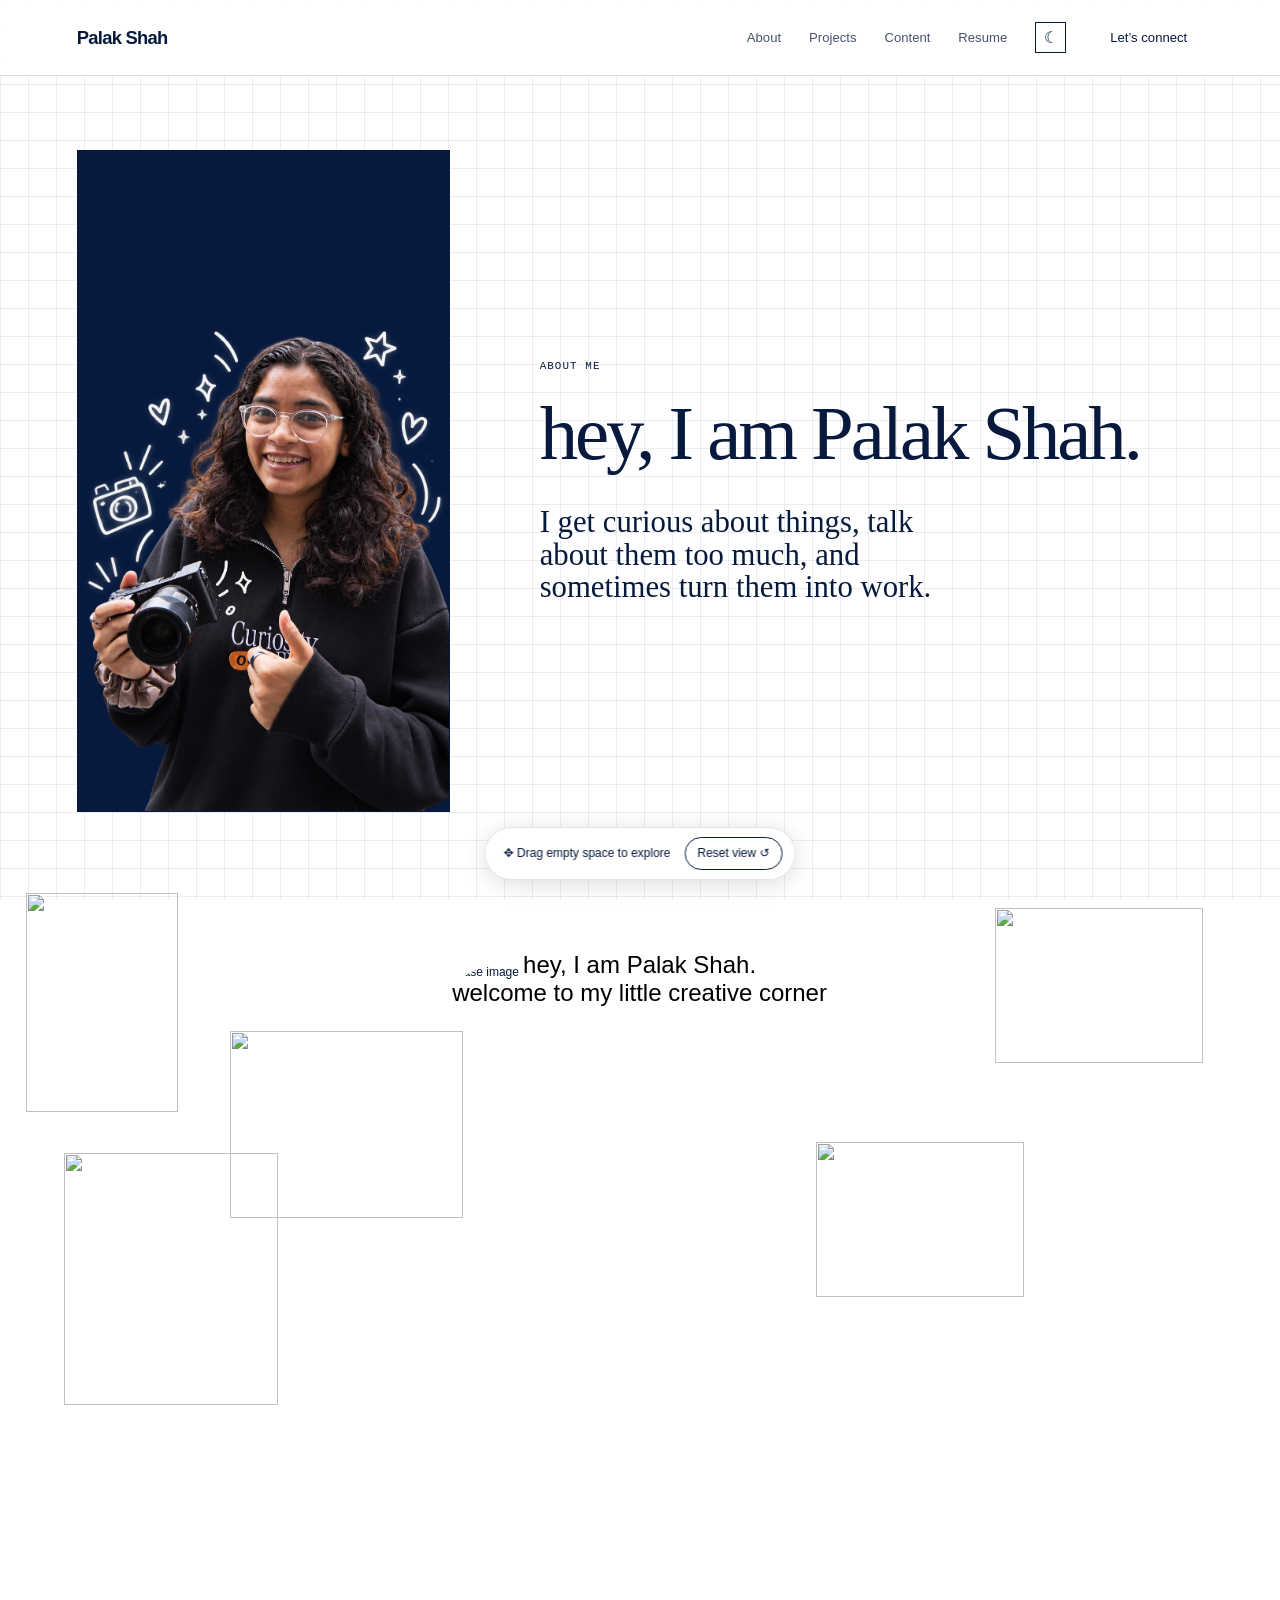
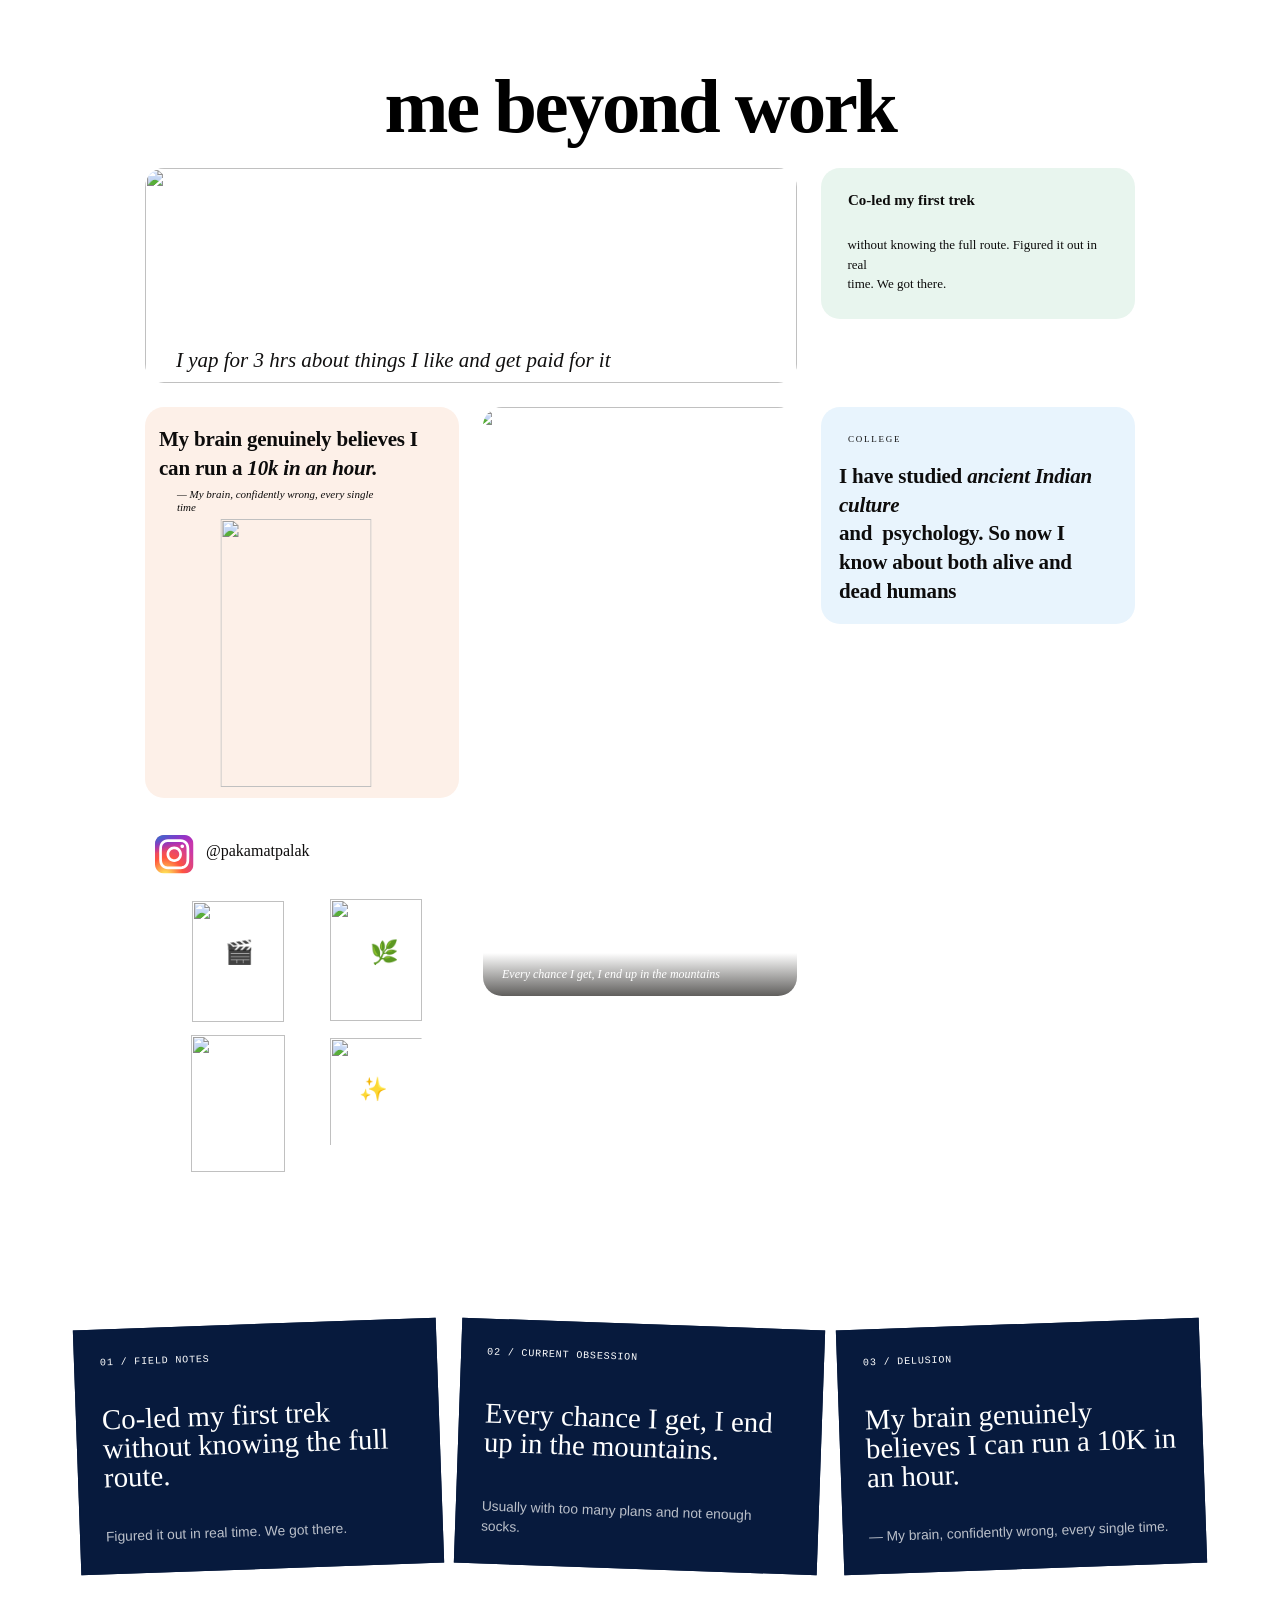
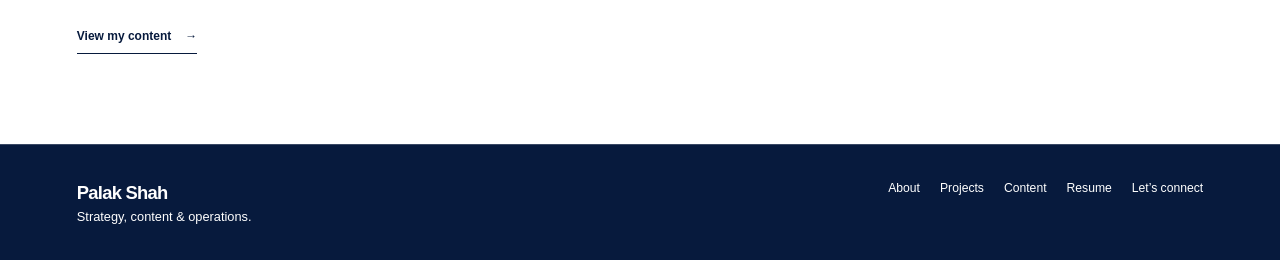
==== commit 8a00e6ed: "Add freeform canvas background and panning to About page" ====
--- a/about.html
+++ b/about.html
@@ -3,6 +3,16 @@
 <!-- Published Sep 21, 2026 at 8:25 PM UTC -->
 <html dir="ltr">
 <head>
+<!-- Google tag (gtag.js) -->
+<script async src="https://www.googletagmanager.com/gtag/js?id=G-ZMXV8XD76E"></script>
+<script>
+  window.dataLayer = window.dataLayer || [];
+  function gtag(){dataLayer.push(arguments);}
+  gtag('js', new Date());
+
+  gtag('config', 'G-ZMXV8XD76E');
+</script>
+
 	<meta charset="utf-8">
 	<meta name="viewport" content="width=1440">
 	<meta name="generator" content="Framer 167b3cd">
@@ -624,7 +634,7 @@
     <!-- End of headEnd -->
 	
 <link rel="icon" type="image/svg+xml" href="favicon.svg"><script src="about-navigation.js"></script><link rel="stylesheet" href="styles.css"><link rel="stylesheet" href="about-shell.css"><link rel="stylesheet" href="responsive.css">
-</head>
+<link rel="stylesheet" href="about-canvas.css"></head>
 <body class="light-mode" data-page="about"><header class="site-header"><a class="wordmark" href="index.html">Palak Shah</a><nav class="desktop-nav" aria-label="Main navigation"><a href="about.html">About</a><a href="projects.html">Projects</a><a href="content.html">Content</a><a href="resume.html">Resume</a><button class="theme-toggle" type="button" aria-label="Switch to dark mode">☼</button><a class="nav-cta" href="contact.html">Let’s connect</a></nav><button class="menu-toggle" aria-label="Open navigation" aria-expanded="false">☰</button></header><div class="mobile-nav" aria-hidden="true"><a href="about.html">About</a><a href="projects.html">Projects</a><a href="content.html">Content</a><a href="resume.html">Resume</a><button class="theme-toggle mobile-theme" type="button">☼ &nbsp; Toggle mode</button><a href="contact.html">Let’s connect</a></div>
 	
 	<!-- Start of bodyStart -->
@@ -677,5 +687,5 @@
     <!-- End of bodyEnd -->
 <section class="about-page about-full section-light section-pad restored-about-facts" aria-label="A few things about me"><div class="fun-facts"><article class="fun-card tilt-left"><span>01 / FIELD NOTES</span><strong>Co-led my first trek without knowing the full route.</strong><p>Figured it out in real time. We got there.</p></article><article class="fun-card tilt-right"><span>02 / CURRENT OBSESSION</span><strong>Every chance I get, I end up in the mountains.</strong><p>Usually with too many plans and not enough socks.</p></article><article class="fun-card tilt-left"><span>03 / DELUSION</span><strong>My brain genuinely believes I can run a 10K in an hour.</strong><p>— My brain, confidently wrong, every single time.</p></article></div>
         <a class="about-content-link" href="content.html">View my content <span>→</span></a>
-      </section><footer class="footer section-dark"><div><a class="wordmark" href="index.html">Palak Shah</a><p>Strategy, content &amp; operations.</p></div><div class="footer-links"><a href="about.html">About</a><a href="projects.html">Projects</a><a href="content.html">Content</a><a href="resume.html">Resume</a><a href="contact.html">Let’s connect</a></div></footer><script src="app.js"></script><script src="cursor-trail.js"></script></body>
+      </section><footer class="footer section-dark"><div><a class="wordmark" href="index.html">Palak Shah</a><p>Strategy, content &amp; operations.</p></div><div class="footer-links"><a href="about.html">About</a><a href="projects.html">Projects</a><a href="content.html">Content</a><a href="resume.html">Resume</a><a href="contact.html">Let’s connect</a></div></footer><script src="app.js"></script><script src="cursor-trail.js"></script><script src="about-canvas.js"></script></body>
 </html>
--- a/responsive.css
+++ b/responsive.css
@@ -120,3 +120,6 @@
 }
 
 body[data-page="about"] #main [data-layout-template]{padding-left:0!important;padding-right:0!important}
+
+/* Keep the latest videography reel in row two at every grid breakpoint. */
+#media-grid > #videography-reel{grid-row:2;grid-column:1}
--- a/about-canvas.css
+++ b/about-canvas.css
@@ -0,0 +1,12 @@
+/* A shared canvas behind the existing About composition. */
+body[data-page="about"]{--canvas-line:rgba(180,202,240,.10);--canvas-x:0px;--canvas-y:0px;background-image:linear-gradient(var(--canvas-line) 1px,transparent 1px),linear-gradient(90deg,var(--canvas-line) 1px,transparent 1px)!important;background-size:28px 28px!important;background-position:var(--canvas-x) var(--canvas-y)!important;background-attachment:fixed!important;overflow-x:hidden}
+body.light-mode[data-page="about"]{--canvas-line:rgba(7,26,61,.075)}
+body[data-page="about"] .restored-about-intro,body[data-page="about"] .restored-about-facts{background:transparent!important}
+body[data-page="about"] .restored-about-intro,body[data-page="about"] #main,body[data-page="about"] .restored-about-facts{translate:var(--canvas-x) 0}
+body.canvas-panning,body.canvas-panning *{cursor:grabbing!important;user-select:none!important}
+.about-canvas-controls{position:fixed;bottom:20px;left:50%;transform:translateX(-50%);z-index:10001;display:flex;align-items:center;gap:14px;padding:9px 12px 9px 18px;border:1px solid rgba(150,170,200,.3);border-radius:40px;background:#071a3ded;color:#fff;font:12px/1.4 var(--sans);box-shadow:0 4px 24px #0002;backdrop-filter:blur(12px);white-space:nowrap}
+.light-mode .about-canvas-controls{background:#fffffff0;color:#071a3d}.about-canvas-controls button{font:inherit;color:inherit;background:transparent;border:1px solid currentColor;border-radius:24px;padding:7px 12px;cursor:pointer}.about-canvas-controls button:focus-visible{outline:3px solid #56b9ed;outline-offset:3px}
+@media(hover:none),(pointer:coarse){.about-canvas-hint{display:none}.about-canvas-controls{padding:6px;bottom:12px}}
+@media(prefers-reduced-motion:reduce){body[data-page="about"]{scroll-behavior:auto}}
+body.light-mode[data-page="about"],body:not(.light-mode)[data-page="about"]{background-image:linear-gradient(var(--canvas-line) 1px,transparent 1px),linear-gradient(90deg,var(--canvas-line) 1px,transparent 1px)!important;background-size:28px 28px!important;background-position:var(--canvas-x) var(--canvas-y)!important;background-attachment:fixed!important}
+body:not(.light-mode)[data-page="about"] .restored-about-intro{color:#fff!important}body:not(.light-mode)[data-page="about"] .restored-about-intro h1,body:not(.light-mode)[data-page="about"] .restored-about-intro p{color:#fff!important}body:not(.light-mode)[data-page="about"] .restored-about-facts>.about-content-link{color:#fff!important}
